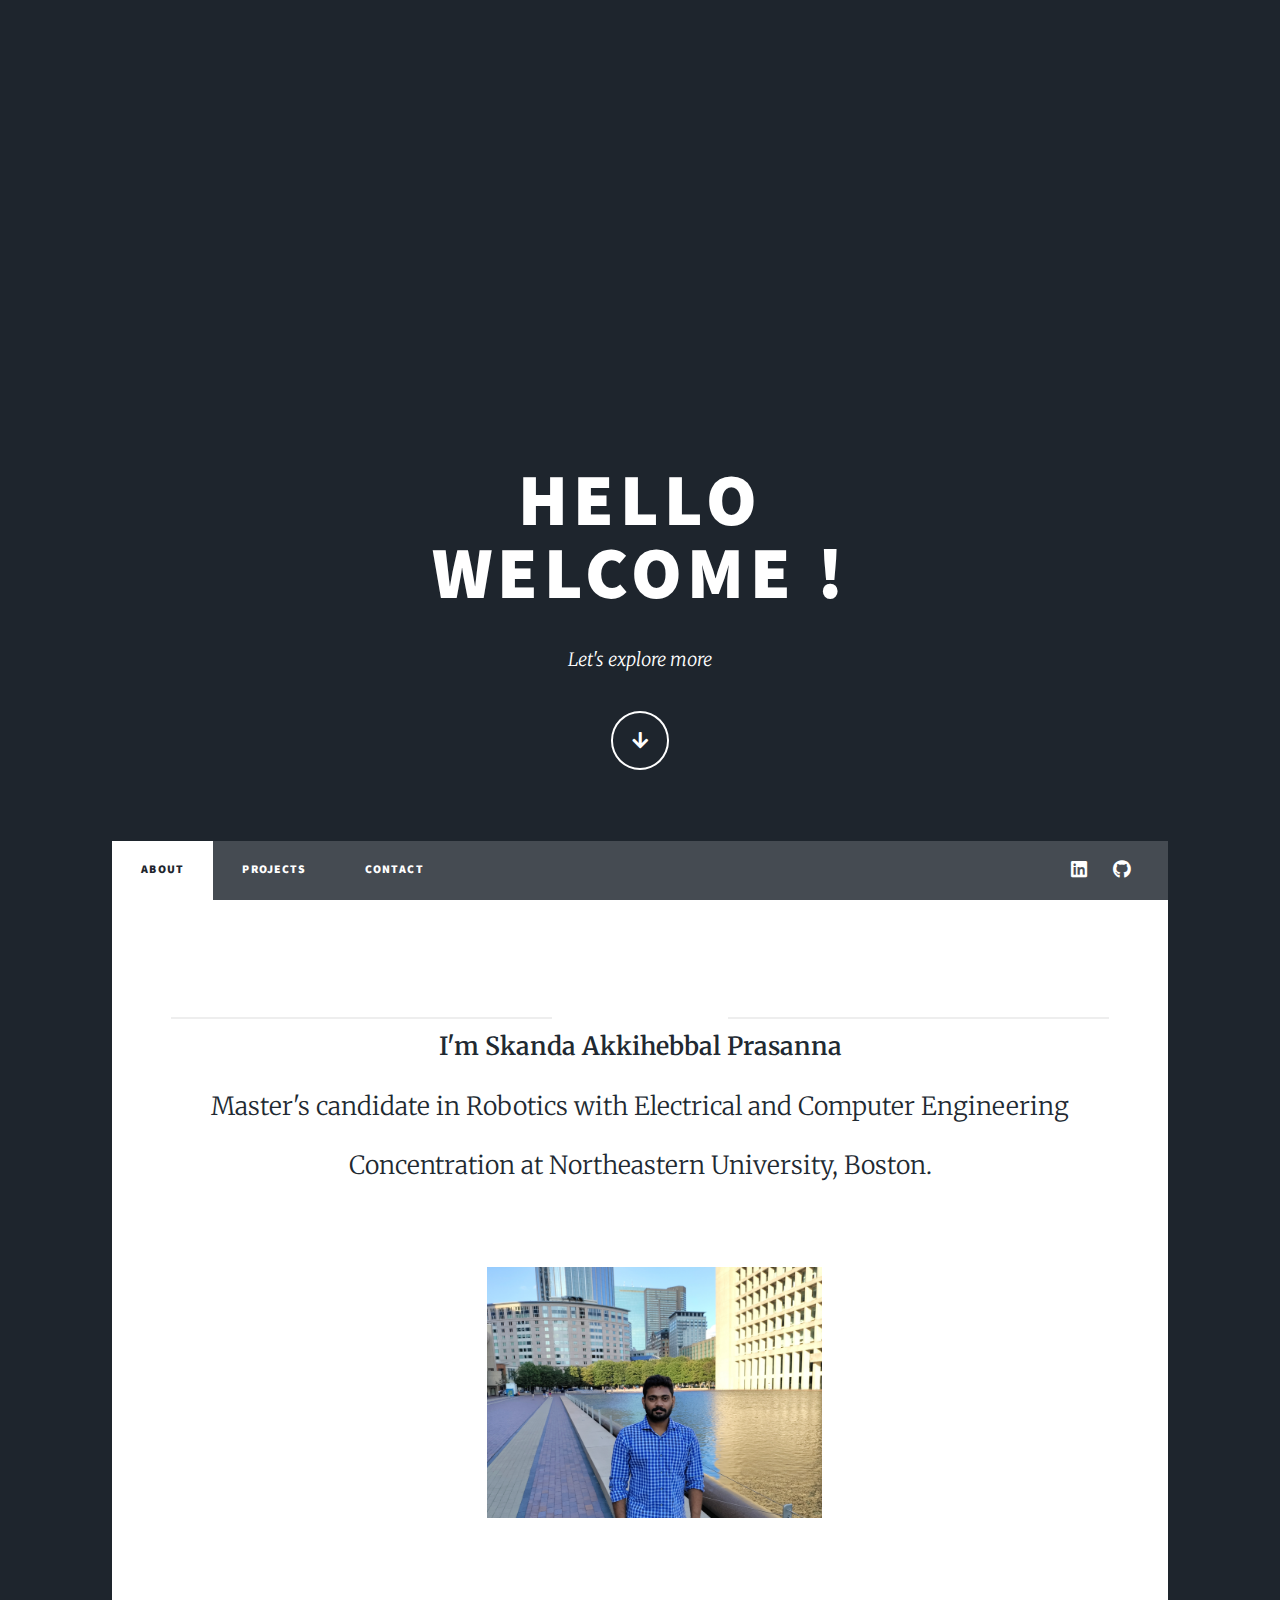
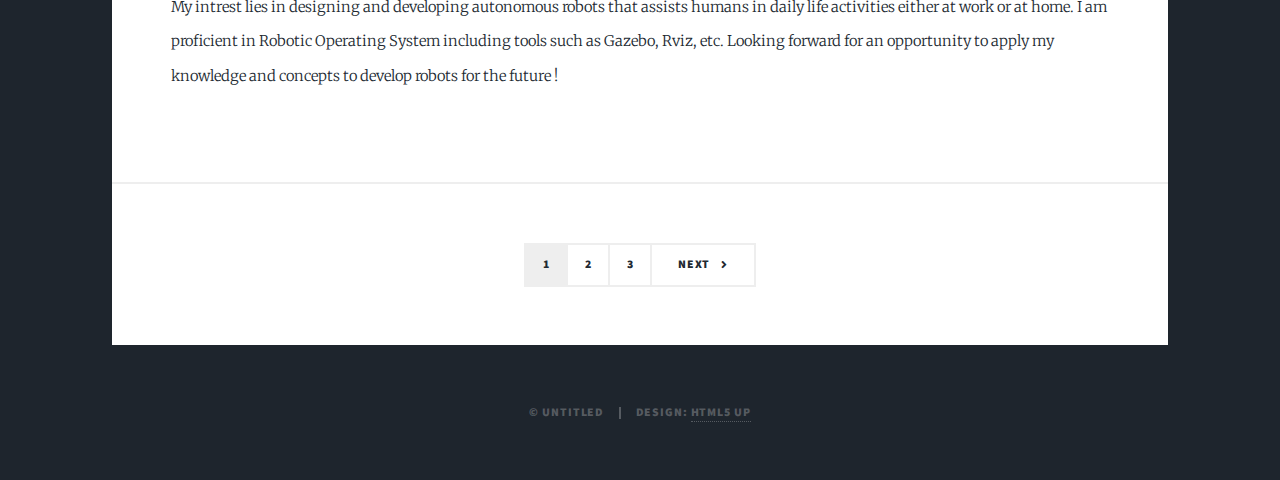
==== index.html @ 4d14d917 "Initial Commit" ====
<!DOCTYPE HTML>
<!--
	Massively by HTML5 UP
	html5up.net | @ajlkn
	Free for personal and commercial use under the CCA 3.0 license (html5up.net/license)
-->
<html>
	<head>
		<title>Skanda's Portfolio</title>
		<meta charset="utf-8" />
		<meta name="viewport" content="width=device-width, initial-scale=1, user-scalable=no" />
		<link rel="stylesheet" href="assets/css/main.css" />
		<noscript><link rel="stylesheet" href="assets/css/noscript.css" /></noscript>
	</head>
	<body class="is-preload">

		<!-- Wrapper -->
			<div id="wrappers" class="fade-in">

				<!-- Intro -->
					<div id="intro">
						<h1>Hello<br/>Welcome !</h1>
						<p>Let's explore more</p>
						<ul class="actions">
							<li><a href="#nav" class="button icon solid solo fa-arrow-down scrolly">Continue</a></li>
						</ul>
					</div>

				<!-- Header -->
					<header id="header">
						<!--<a href="index.html" class="logo">About Me</a>-->
					</header>

				<!-- Nav -->
					<nav id="nav">
						<ul class="links">
							<li class="active"><a href="index.html">About</a></li>
							<li><a href="projects.html">Projects</a></li>
							<li><a href="contact.html">Contact</a></li>
						</ul>
						<ul class="icons">
							<li><a href="https://www.linkedin.com/in/skandaakkihebbalprasanna/" class="icon brands fa-linkedin"><span class="label">Linkedin</span></a></li>
							<!--<li><a href="#" class="icon brands fa-facebook-f"><span class="label">Facebook</span></a></li>-->
							<li><a href="https://github.com/Skanda-sap" class="icon brands fa-github"><span class="label">GitHub</span></a></li>
						</ul>
					</nav>

				<!-- Main -->
				<div id="main">

					<!-- Post -->
						<section class="post">
							<header class="major">
								<span class="date"></span>
								<p1><b>I'm Skanda Akkihebbal Prasanna</b><br>Master's candidate in Robotics with Electrical and Computer Engineering Concentration at Northeastern University, Boston.</p1>
								<h1><span class="image center"><img src="images/skanda.jpg" alt="" /></span></h1>
							</header>
							<p5>My intrest lies in designing and developing autonomous robots that assists humans in daily life activities either at work or at home. I am proficient in Robotic Operating System including tools such as Gazebo, Rviz, etc. Looking forward for an opportunity to apply my knowledge and concepts to develop robots for the future ! </h5>
							<p></p>	

						</section>

						<!-- Footer -->
						<footer>
							<div class="pagination">
								<!--<a href="#" class="previous">Prev</a>-->
								<a href="" class="page active">1</a>
								<a href="projects.html" class="page">2</a>
								<a href="contact.html" class="page">3</a>
								<a href="projects.html" class="next">Next</a>
							</div>
						</footer>


				</div>

					<!-- Copyright -->
					<div id="copyright">
						<ul><li>&copy; Untitled</li><li>Design: <a href="https://html5up.net">HTML5 UP</a></li></ul>
					</div>

			</div>

		<!-- Scripts -->
			<script src="assets/js/jquery.min.js"></script>
			<script src="assets/js/jquery.scrollex.min.js"></script>
			<script src="assets/js/jquery.scrolly.min.js"></script>
			<script src="assets/js/browser.min.js"></script>
			<script src="assets/js/breakpoints.min.js"></script>
			<script src="assets/js/util.js"></script>
			<script src="assets/js/main.js"></script>

	</body>
</html>
---- assets/css/main.css ----
@import url(fontawesome-all.min.css);
@import url("https://fonts.googleapis.com/css?family=Merriweather:300,700,300italic,700italic|Source+Sans+Pro:900");

/*
	Massively by HTML5 UP
	html5up.net | @ajlkn
	Free for personal and commercial use under the CCA 3.0 license (html5up.net/license)
*/

html, body, div, span, applet, object,
iframe, h1, h2, h3, h4, h5, h6, p, blockquote,
pre, a, abbr, acronym, address, big, cite,
code, del, dfn, em, img, ins, kbd, q, s, samp,
small, strike, strong, sub, sup, tt, var, b,
u, i, center, dl, dt, dd, ol, ul, li, fieldset,
form, label, legend, table, caption, tbody,
tfoot, thead, tr, th, td, article, aside,
canvas, details, embed, figure, figcaption,
footer, header, hgroup, menu, nav, output, ruby,
section, summary, time, mark, audio, video {
	margin: 0;
	padding: 0;
	border: 0;
	font-size: 100%;
	font: inherit;
	vertical-align: baseline;}

article, aside, details, figcaption, figure,
footer, header, hgroup, menu, nav, section {
	display: block;}

body {
	line-height: 1;
}

ol, ul {
	list-style: none;
}

blockquote, q {
	quotes: none;
}

	blockquote:before, blockquote:after, q:before, q:after {
		content: '';
		content: none;
	}

table {
	border-collapse: collapse;
	border-spacing: 0;
}

body {
	-webkit-text-size-adjust: none;
}

mark {
	background-color: transparent;
	color: inherit;
}

input::-moz-focus-inner {
	border: 0;
	padding: 0;
}

input, select, textarea {
	-moz-appearance: none;
	-webkit-appearance: none;
	-ms-appearance: none;
	appearance: none;
}

/* Basic */

	@-ms-viewport {
		width: device-width;
	}

	body {
		-ms-overflow-style: scrollbar;
	}

	@media screen and (max-width: 480px) {

		html, body {
			min-width: 320px;
		}

	}

	html {
		box-sizing: border-box;
	}

	*, *:before, *:after {
		box-sizing: inherit;
	}

	body {
		background-color: #1e252d;
	}

		body.is-preload *, body.is-preload *:before, body.is-preload *:after {
			-moz-animation: none !important;
			-webkit-animation: none !important;
			-ms-animation: none !important;
			animation: none !important;
			-moz-transition: none !important;
			-webkit-transition: none !important;
			-ms-transition: none !important;
			transition: none !important;
		}

/* Type */

	html {
		font-size: 16pt;
	}

		@media screen and (max-width: 1680px) {

			html {
				font-size: 12pt;
			}

		}

		@media screen and (max-width: 1280px) {

			html {
				font-size: 11pt;
			}

		}

		@media screen and (max-width: 360px) {

			html {
				font-size: 10pt;
			}

		}

	body {
		color: #212931;
	}

	body, input, select, textarea {
		font-family: "Merriweather", Georgia, serif;
		font-weight: 300;
		font-size: 1rem;
		line-height: 2.375;
	}

	a {
		-moz-transition: color 0.2s ease-in-out, background-color 0.2s ease-in-out, border-color 0.2s ease-in-out, box-shadow 0.2s ease-in-out;
		-webkit-transition: color 0.2s ease-in-out, background-color 0.2s ease-in-out, border-color 0.2s ease-in-out, box-shadow 0.2s ease-in-out;
		-ms-transition: color 0.2s ease-in-out, background-color 0.2s ease-in-out, border-color 0.2s ease-in-out, box-shadow 0.2s ease-in-out;
		transition: color 0.2s ease-in-out, background-color 0.2s ease-in-out, border-color 0.2s ease-in-out, box-shadow 0.2s ease-in-out;
		border-bottom: dotted 1px;
		text-decoration: none;
	}

		a:hover {
			border-bottom-color: transparent;
		}

	strong, b {
		font-weight: 600;
	}

	em, i {
		font-style: italic;
	}

	p {
		text-align: justify;
		margin: 0 0 2rem 0;
	}
	p1 {
		text-align: justify;
		margin: 0 0 2rem 0;
		font-size: 25px;
	}


	h1, h2, h3, h4, h5, h6 {
		font-family: "Source Sans Pro", Helvetica, sans-serif;
		font-weight: 900;
		line-height: 1.5;
		letter-spacing: 0.075em;
		text-transform: uppercase;
		margin: 0 0 1rem 0;
	}

		h1 a, h2 a, h3 a, h4 a, h5 a, h6 a {
			border-bottom: 0;
			color: inherit;
			text-decoration: none;
		}

	h1 {
		font-size: 4rem;
		line-height: 1.1;
		margin: 0 0 2rem 0;
	}

	h2 {
		font-size: 1.75rem;
		line-height: 1.3;
		margin: 0 0 1.5rem 0;
	}

	h3 {
		font-size: 1.25rem;
		margin: 0 0 1.5rem 0;
	}

	h4 {
		font-size: 1rem;
	}

	h5 {
		font-size: 0.9rem;
	}

	h6 {
		font-size: 0.8rem;
	}

	sub {
		font-size: 0.8rem;
		position: relative;
		top: 0.5rem;
	}

	sup {
		font-size: 0.8rem;
		position: relative;
		top: -0.5rem;
	}

	blockquote {
		border-left: solid 4px;
		font-style: italic;
		margin: 0 0 2rem 0;
		padding: 0.5rem 0 0.5rem 2rem;
	}

	code {
		border: solid 2px;
		font-family: "Courier New", monospace;
		font-size: 0.9rem;
		margin: 0 0.25rem;
		padding: 0.25rem 0.65rem;
	}

	pre {
		-webkit-overflow-scrolling: touch;
		font-family: "Courier New", monospace;
		font-size: 0.9rem;
		margin: 0 0 2rem 0;
	}

		pre code {
			display: block;
			line-height: 1.75;
			padding: 1rem 1.5rem;
			overflow-x: auto;
		}

	hr {
		border: 0;
		border-bottom: solid 2px;
		margin: 3rem 0;
	}

		hr.major {
			margin: 5rem 0;
		}

	.align-left {
		text-align: left;
	}

	.align-center {
		text-align: center;
	}

	.align-right {
		text-align: right;
	}

	input, select, textarea {
		color: #212931;
	}

	a {
		color: #212931;
		border-bottom-color: rgba(33, 41, 49, 0.5);
	}

		a:hover {
			border-bottom-color: transparent;
			color: #18bfef !important;
		}

	strong, b {
		color: #212931;
	}

	h1, h2, h3, h4, h5, h6 {
		color: #212931;
	}

	blockquote {
		border-left-color: #eeeeee;
	}

	code {
		background: rgba(220, 220, 220, 0.25);
		border-color: #eeeeee;
	}

	hr {
		border-bottom-color: #eeeeee;
	}

/* Row */

	.row {
		display: flex;
		flex-wrap: wrap;
		box-sizing: border-box;
		align-items: stretch;
	}

		.row > * {
			box-sizing: border-box;
		}

		.row.gtr-uniform > * > :last-child {
			margin-bottom: 0;
		}

		.row.aln-left {
			justify-content: flex-start;
		}

		.row.aln-center {
			justify-content: center;
		}

		.row.aln-right {
			justify-content: flex-end;
		}

		.row.aln-top {
			align-items: flex-start;
		}

		.row.aln-middle {
			align-items: center;
		}

		.row.aln-bottom {
			align-items: flex-end;
		}

		.row > .imp {
			order: -1;
		}

		.row > .col-1 {
			width: 8.33333%;
		}

		.row > .off-1 {
			margin-left: 8.33333%;
		}

		.row > .col-2 {
			width: 16.66667%;
		}

		.row > .off-2 {
			margin-left: 16.66667%;
		}

		.row > .col-3 {
			width: 25%;
		}

		.row > .off-3 {
			margin-left: 25%;
		}

		.row > .col-4 {
			width: 33.33333%;
		}

		.row > .off-4 {
			margin-left: 33.33333%;
		}

		.row > .col-5 {
			width: 41.66667%;
		}

		.row > .off-5 {
			margin-left: 41.66667%;
		}

		.row > .col-6 {
			width: 50%;
		}

		.row > .off-6 {
			margin-left: 50%;
		}

		.row > .col-7 {
			width: 58.33333%;
		}

		.row > .off-7 {
			margin-left: 58.33333%;
		}

		.row > .col-8 {
			width: 66.66667%;
		}

		.row > .off-8 {
			margin-left: 66.66667%;
		}

		.row > .col-9 {
			width: 75%;
		}

		.row > .off-9 {
			margin-left: 75%;
		}

		.row > .col-10 {
			width: 83.33333%;
		}

		.row > .off-10 {
			margin-left: 83.33333%;
		}

		.row > .col-11 {
			width: 91.66667%;
		}

		.row > .off-11 {
			margin-left: 91.66667%;
		}

		.row > .col-12 {
			width: 100%;
		}

		.row > .off-12 {
			margin-left: 100%;
		}

		.row.gtr-0 {
			margin-top: 0;
			margin-left: 0rem;
		}

			.row.gtr-0 > * {
				padding: 0 0 0 0rem;
			}

			.row.gtr-0.gtr-uniform {
				margin-top: 0rem;
			}

				.row.gtr-0.gtr-uniform > * {
					padding-top: 0rem;
				}

		.row.gtr-25 {
			margin-top: 0;
			margin-left: -0.375rem;
		}

			.row.gtr-25 > * {
				padding: 0 0 0 0.375rem;
			}

			.row.gtr-25.gtr-uniform {
				margin-top: -0.375rem;
			}

				.row.gtr-25.gtr-uniform > * {
					padding-top: 0.375rem;
				}

		.row.gtr-50 {
			margin-top: 0;
			margin-left: -0.75rem;
		}

			.row.gtr-50 > * {
				padding: 0 0 0 0.75rem;
			}

			.row.gtr-50.gtr-uniform {
				margin-top: -0.75rem;
			}

				.row.gtr-50.gtr-uniform > * {
					padding-top: 0.75rem;
				}

		.row {
			margin-top: 0;
			margin-left: -1.5rem;
		}

			.row > * {
				padding: 0 0 0 1.5rem;
			}

			.row.gtr-uniform {
				margin-top: -1.5rem;
			}

				.row.gtr-uniform > * {
					padding-top: 1.5rem;
				}

		.row.gtr-150 {
			margin-top: 0;
			margin-left: -2.25rem;
		}

			.row.gtr-150 > * {
				padding: 0 0 0 2.25rem;
			}

			.row.gtr-150.gtr-uniform {
				margin-top: -2.25rem;
			}

				.row.gtr-150.gtr-uniform > * {
					padding-top: 2.25rem;
				}

		.row.gtr-200 {
			margin-top: 0;
			margin-left: -3rem;
		}

			.row.gtr-200 > * {
				padding: 0 0 0 3rem;
			}

			.row.gtr-200.gtr-uniform {
				margin-top: -3rem;
			}

				.row.gtr-200.gtr-uniform > * {
					padding-top: 3rem;
				}

		@media screen and (max-width: 1680px) {

			.row {
				display: flex;
				flex-wrap: wrap;
				box-sizing: border-box;
				align-items: stretch;
			}

				.row > * {
					box-sizing: border-box;
				}

				.row.gtr-uniform > * > :last-child {
					margin-bottom: 0;
				}

				.row.aln-left {
					justify-content: flex-start;
				}

				.row.aln-center {
					justify-content: center;
				}

				.row.aln-right {
					justify-content: flex-end;
				}

				.row.aln-top {
					align-items: flex-start;
				}

				.row.aln-middle {
					align-items: center;
				}

				.row.aln-bottom {
					align-items: flex-end;
				}

				.row > .imp-xlarge {
					order: -1;
				}

				.row > .col-1-xlarge {
					width: 8.33333%;
				}

				.row > .off-1-xlarge {
					margin-left: 8.33333%;
				}

				.row > .col-2-xlarge {
					width: 16.66667%;
				}

				.row > .off-2-xlarge {
					margin-left: 16.66667%;
				}

				.row > .col-3-xlarge {
					width: 25%;
				}

				.row > .off-3-xlarge {
					margin-left: 25%;
				}

				.row > .col-4-xlarge {
					width: 33.33333%;
				}

				.row > .off-4-xlarge {
					margin-left: 33.33333%;
				}

				.row > .col-5-xlarge {
					width: 41.66667%;
				}

				.row > .off-5-xlarge {
					margin-left: 41.66667%;
				}

				.row > .col-6-xlarge {
					width: 50%;
				}

				.row > .off-6-xlarge {
					margin-left: 50%;
				}

				.row > .col-7-xlarge {
					width: 58.33333%;
				}

				.row > .off-7-xlarge {
					margin-left: 58.33333%;
				}

				.row > .col-8-xlarge {
					width: 66.66667%;
				}

				.row > .off-8-xlarge {
					margin-left: 66.66667%;
				}

				.row > .col-9-xlarge {
					width: 75%;
				}

				.row > .off-9-xlarge {
					margin-left: 75%;
				}

				.row > .col-10-xlarge {
					width: 83.33333%;
				}

				.row > .off-10-xlarge {
					margin-left: 83.33333%;
				}

				.row > .col-11-xlarge {
					width: 91.66667%;
				}

				.row > .off-11-xlarge {
					margin-left: 91.66667%;
				}

				.row > .col-12-xlarge {
					width: 100%;
				}

				.row > .off-12-xlarge {
					margin-left: 100%;
				}

				.row.gtr-0 {
					margin-top: 0;
					margin-left: 0rem;
				}

					.row.gtr-0 > * {
						padding: 0 0 0 0rem;
					}

					.row.gtr-0.gtr-uniform {
						margin-top: 0rem;
					}

						.row.gtr-0.gtr-uniform > * {
							padding-top: 0rem;
						}

				.row.gtr-25 {
					margin-top: 0;
					margin-left: -0.375rem;
				}

					.row.gtr-25 > * {
						padding: 0 0 0 0.375rem;
					}

					.row.gtr-25.gtr-uniform {
						margin-top: -0.375rem;
					}

						.row.gtr-25.gtr-uniform > * {
							padding-top: 0.375rem;
						}

				.row.gtr-50 {
					margin-top: 0;
					margin-left: -0.75rem;
				}

					.row.gtr-50 > * {
						padding: 0 0 0 0.75rem;
					}

					.row.gtr-50.gtr-uniform {
						margin-top: -0.75rem;
					}

						.row.gtr-50.gtr-uniform > * {
							padding-top: 0.75rem;
						}

				.row {
					margin-top: 0;
					margin-left: -1.5rem;
				}

					.row > * {
						padding: 0 0 0 1.5rem;
					}

					.row.gtr-uniform {
						margin-top: -1.5rem;
					}

						.row.gtr-uniform > * {
							padding-top: 1.5rem;
						}

				.row.gtr-150 {
					margin-top: 0;
					margin-left: -2.25rem;
				}

					.row.gtr-150 > * {
						padding: 0 0 0 2.25rem;
					}

					.row.gtr-150.gtr-uniform {
						margin-top: -2.25rem;
					}

						.row.gtr-150.gtr-uniform > * {
							padding-top: 2.25rem;
						}

				.row.gtr-200 {
					margin-top: 0;
					margin-left: -3rem;
				}

					.row.gtr-200 > * {
						padding: 0 0 0 3rem;
					}

					.row.gtr-200.gtr-uniform {
						margin-top: -3rem;
					}

						.row.gtr-200.gtr-uniform > * {
							padding-top: 3rem;
						}

		}

		@media screen and (max-width: 1280px) {

			.row {
				display: flex;
				flex-wrap: wrap;
				box-sizing: border-box;
				align-items: stretch;
			}

				.row > * {
					box-sizing: border-box;
				}

				.row.gtr-uniform > * > :last-child {
					margin-bottom: 0;
				}

				.row.aln-left {
					justify-content: flex-start;
				}

				.row.aln-center {
					justify-content: center;
				}

				.row.aln-right {
					justify-content: flex-end;
				}

				.row.aln-top {
					align-items: flex-start;
				}

				.row.aln-middle {
					align-items: center;
				}

				.row.aln-bottom {
					align-items: flex-end;
				}

				.row > .imp-large {
					order: -1;
				}

				.row > .col-1-large {
					width: 8.33333%;
				}

				.row > .off-1-large {
					margin-left: 8.33333%;
				}

				.row > .col-2-large {
					width: 16.66667%;
				}

				.row > .off-2-large {
					margin-left: 16.66667%;
				}

				.row > .col-3-large {
					width: 25%;
				}

				.row > .off-3-large {
					margin-left: 25%;
				}

				.row > .col-4-large {
					width: 33.33333%;
				}

				.row > .off-4-large {
					margin-left: 33.33333%;
				}

				.row > .col-5-large {
					width: 41.66667%;
				}

				.row > .off-5-large {
					margin-left: 41.66667%;
				}

				.row > .col-6-large {
					width: 50%;
				}

				.row > .off-6-large {
					margin-left: 50%;
				}

				.row > .col-7-large {
					width: 58.33333%;
				}

				.row > .off-7-large {
					margin-left: 58.33333%;
				}

				.row > .col-8-large {
					width: 66.66667%;
				}

				.row > .off-8-large {
					margin-left: 66.66667%;
				}

				.row > .col-9-large {
					width: 75%;
				}

				.row > .off-9-large {
					margin-left: 75%;
				}

				.row > .col-10-large {
					width: 83.33333%;
				}

				.row > .off-10-large {
					margin-left: 83.33333%;
				}

				.row > .col-11-large {
					width: 91.66667%;
				}

				.row > .off-11-large {
					margin-left: 91.66667%;
				}

				.row > .col-12-large {
					width: 100%;
				}

				.row > .off-12-large {
					margin-left: 100%;
				}

				.row.gtr-0 {
					margin-top: 0;
					margin-left: 0rem;
				}

					.row.gtr-0 > * {
						padding: 0 0 0 0rem;
					}

					.row.gtr-0.gtr-uniform {
						margin-top: 0rem;
					}

						.row.gtr-0.gtr-uniform > * {
							padding-top: 0rem;
						}

				.row.gtr-25 {
					margin-top: 0;
					margin-left: -0.375rem;
				}

					.row.gtr-25 > * {
						padding: 0 0 0 0.375rem;
					}

					.row.gtr-25.gtr-uniform {
						margin-top: -0.375rem;
					}

						.row.gtr-25.gtr-uniform > * {
							padding-top: 0.375rem;
						}

				.row.gtr-50 {
					margin-top: 0;
					margin-left: -0.75rem;
				}

					.row.gtr-50 > * {
						padding: 0 0 0 0.75rem;
					}

					.row.gtr-50.gtr-uniform {
						margin-top: -0.75rem;
					}

						.row.gtr-50.gtr-uniform > * {
							padding-top: 0.75rem;
						}

				.row {
					margin-top: 0;
					margin-left: -1.5rem;
				}

					.row > * {
						padding: 0 0 0 1.5rem;
					}

					.row.gtr-uniform {
						margin-top: -1.5rem;
					}

						.row.gtr-uniform > * {
							padding-top: 1.5rem;
						}

				.row.gtr-150 {
					margin-top: 0;
					margin-left: -2.25rem;
				}

					.row.gtr-150 > * {
						padding: 0 0 0 2.25rem;
					}

					.row.gtr-150.gtr-uniform {
						margin-top: -2.25rem;
					}

						.row.gtr-150.gtr-uniform > * {
							padding-top: 2.25rem;
						}

				.row.gtr-200 {
					margin-top: 0;
					margin-left: -3rem;
				}

					.row.gtr-200 > * {
						padding: 0 0 0 3rem;
					}

					.row.gtr-200.gtr-uniform {
						margin-top: -3rem;
					}

						.row.gtr-200.gtr-uniform > * {
							padding-top: 3rem;
						}

		}

		@media screen and (max-width: 980px) {

			.row {
				display: flex;
				flex-wrap: wrap;
				box-sizing: border-box;
				align-items: stretch;
			}

				.row > * {
					box-sizing: border-box;
				}

				.row.gtr-uniform > * > :last-child {
					margin-bottom: 0;
				}

				.row.aln-left {
					justify-content: flex-start;
				}

				.row.aln-center {
					justify-content: center;
				}

				.row.aln-right {
					justify-content: flex-end;
				}

				.row.aln-top {
					align-items: flex-start;
				}

				.row.aln-middle {
					align-items: center;
				}

				.row.aln-bottom {
					align-items: flex-end;
				}

				.row > .imp-medium {
					order: -1;
				}

				.row > .col-1-medium {
					width: 8.33333%;
				}

				.row > .off-1-medium {
					margin-left: 8.33333%;
				}

				.row > .col-2-medium {
					width: 16.66667%;
				}

				.row > .off-2-medium {
					margin-left: 16.66667%;
				}

				.row > .col-3-medium {
					width: 25%;
				}

				.row > .off-3-medium {
					margin-left: 25%;
				}

				.row > .col-4-medium {
					width: 33.33333%;
				}

				.row > .off-4-medium {
					margin-left: 33.33333%;
				}

				.row > .col-5-medium {
					width: 41.66667%;
				}

				.row > .off-5-medium {
					margin-left: 41.66667%;
				}

				.row > .col-6-medium {
					width: 50%;
				}

				.row > .off-6-medium {
					margin-left: 50%;
				}

				.row > .col-7-medium {
					width: 58.33333%;
				}

				.row > .off-7-medium {
					margin-left: 58.33333%;
				}

				.row > .col-8-medium {
					width: 66.66667%;
				}

				.row > .off-8-medium {
					margin-left: 66.66667%;
				}

				.row > .col-9-medium {
					width: 75%;
				}

				.row > .off-9-medium {
					margin-left: 75%;
				}

				.row > .col-10-medium {
					width: 83.33333%;
				}

				.row > .off-10-medium {
					margin-left: 83.33333%;
				}

				.row > .col-11-medium {
					width: 91.66667%;
				}

				.row > .off-11-medium {
					margin-left: 91.66667%;
				}

				.row > .col-12-medium {
					width: 100%;
				}

				.row > .off-12-medium {
					margin-left: 100%;
				}

				.row.gtr-0 {
					margin-top: 0;
					margin-left: 0rem;
				}

					.row.gtr-0 > * {
						padding: 0 0 0 0rem;
					}

					.row.gtr-0.gtr-uniform {
						margin-top: 0rem;
					}

						.row.gtr-0.gtr-uniform > * {
							padding-top: 0rem;
						}

				.row.gtr-25 {
					margin-top: 0;
					margin-left: -0.375rem;
				}

					.row.gtr-25 > * {
						padding: 0 0 0 0.375rem;
					}

					.row.gtr-25.gtr-uniform {
						margin-top: -0.375rem;
					}

						.row.gtr-25.gtr-uniform > * {
							padding-top: 0.375rem;
						}

				.row.gtr-50 {
					margin-top: 0;
					margin-left: -0.75rem;
				}

					.row.gtr-50 > * {
						padding: 0 0 0 0.75rem;
					}

					.row.gtr-50.gtr-uniform {
						margin-top: -0.75rem;
					}

						.row.gtr-50.gtr-uniform > * {
							padding-top: 0.75rem;
						}

				.row {
					margin-top: 0;
					margin-left: -1.5rem;
				}

					.row > * {
						padding: 0 0 0 1.5rem;
					}

					.row.gtr-uniform {
						margin-top: -1.5rem;
					}

						.row.gtr-uniform > * {
							padding-top: 1.5rem;
						}

				.row.gtr-150 {
					margin-top: 0;
					margin-left: -2.25rem;
				}

					.row.gtr-150 > * {
						padding: 0 0 0 2.25rem;
					}

					.row.gtr-150.gtr-uniform {
						margin-top: -2.25rem;
					}

						.row.gtr-150.gtr-uniform > * {
							padding-top: 2.25rem;
						}

				.row.gtr-200 {
					margin-top: 0;
					margin-left: -3rem;
				}

					.row.gtr-200 > * {
						padding: 0 0 0 3rem;
					}

					.row.gtr-200.gtr-uniform {
						margin-top: -3rem;
					}

						.row.gtr-200.gtr-uniform > * {
							padding-top: 3rem;
						}

		}

		@media screen and (max-width: 736px) {

			.row {
				display: flex;
				flex-wrap: wrap;
				box-sizing: border-box;
				align-items: stretch;
			}

				.row > * {
					box-sizing: border-box;
				}

				.row.gtr-uniform > * > :last-child {
					margin-bottom: 0;
				}

				.row.aln-left {
					justify-content: flex-start;
				}

				.row.aln-center {
					justify-content: center;
				}

				.row.aln-right {
					justify-content: flex-end;
				}

				.row.aln-top {
					align-items: flex-start;
				}

				.row.aln-middle {
					align-items: center;
				}

				.row.aln-bottom {
					align-items: flex-end;
				}

				.row > .imp-small {
					order: -1;
				}

				.row > .col-1-small {
					width: 8.33333%;
				}

				.row > .off-1-small {
					margin-left: 8.33333%;
				}

				.row > .col-2-small {
					width: 16.66667%;
				}

				.row > .off-2-small {
					margin-left: 16.66667%;
				}

				.row > .col-3-small {
					width: 25%;
				}

				.row > .off-3-small {
					margin-left: 25%;
				}

				.row > .col-4-small {
					width: 33.33333%;
				}

				.row > .off-4-small {
					margin-left: 33.33333%;
				}

				.row > .col-5-small {
					width: 41.66667%;
				}

				.row > .off-5-small {
					margin-left: 41.66667%;
				}

				.row > .col-6-small {
					width: 50%;
				}

				.row > .off-6-small {
					margin-left: 50%;
				}

				.row > .col-7-small {
					width: 58.33333%;
				}

				.row > .off-7-small {
					margin-left: 58.33333%;
				}

				.row > .col-8-small {
					width: 66.66667%;
				}

				.row > .off-8-small {
					margin-left: 66.66667%;
				}

				.row > .col-9-small {
					width: 75%;
				}

				.row > .off-9-small {
					margin-left: 75%;
				}

				.row > .col-10-small {
					width: 83.33333%;
				}

				.row > .off-10-small {
					margin-left: 83.33333%;
				}

				.row > .col-11-small {
					width: 91.66667%;
				}

				.row > .off-11-small {
					margin-left: 91.66667%;
				}

				.row > .col-12-small {
					width: 100%;
				}

				.row > .off-12-small {
					margin-left: 100%;
				}

				.row.gtr-0 {
					margin-top: 0;
					margin-left: 0rem;
				}

					.row.gtr-0 > * {
						padding: 0 0 0 0rem;
					}

					.row.gtr-0.gtr-uniform {
						margin-top: 0rem;
					}

						.row.gtr-0.gtr-uniform > * {
							padding-top: 0rem;
						}

				.row.gtr-25 {
					margin-top: 0;
					margin-left: -0.375rem;
				}

					.row.gtr-25 > * {
						padding: 0 0 0 0.375rem;
					}

					.row.gtr-25.gtr-uniform {
						margin-top: -0.375rem;
					}

						.row.gtr-25.gtr-uniform > * {
							padding-top: 0.375rem;
						}

				.row.gtr-50 {
					margin-top: 0;
					margin-left: -0.75rem;
				}

					.row.gtr-50 > * {
						padding: 0 0 0 0.75rem;
					}

					.row.gtr-50.gtr-uniform {
						margin-top: -0.75rem;
					}

						.row.gtr-50.gtr-uniform > * {
							padding-top: 0.75rem;
						}

				.row {
					margin-top: 0;
					margin-left: -1.5rem;
				}

					.row > * {
						padding: 0 0 0 1.5rem;
					}

					.row.gtr-uniform {
						margin-top: -1.5rem;
					}

						.row.gtr-uniform > * {
							padding-top: 1.5rem;
						}

				.row.gtr-150 {
					margin-top: 0;
					margin-left: -2.25rem;
				}

					.row.gtr-150 > * {
						padding: 0 0 0 2.25rem;
					}

					.row.gtr-150.gtr-uniform {
						margin-top: -2.25rem;
					}

						.row.gtr-150.gtr-uniform > * {
							padding-top: 2.25rem;
						}

				.row.gtr-200 {
					margin-top: 0;
					margin-left: -3rem;
				}

					.row.gtr-200 > * {
						padding: 0 0 0 3rem;
					}

					.row.gtr-200.gtr-uniform {
						margin-top: -3rem;
					}

						.row.gtr-200.gtr-uniform > * {
							padding-top: 3rem;
						}

		}

		@media screen and (max-width: 480px) {

			.row {
				display: flex;
				flex-wrap: wrap;
				box-sizing: border-box;
				align-items: stretch;
			}

				.row > * {
					box-sizing: border-box;
				}

				.row.gtr-uniform > * > :last-child {
					margin-bottom: 0;
				}

				.row.aln-left {
					justify-content: flex-start;
				}

				.row.aln-center {
					justify-content: center;
				}

				.row.aln-right {
					justify-content: flex-end;
				}

				.row.aln-top {
					align-items: flex-start;
				}

				.row.aln-middle {
					align-items: center;
				}

				.row.aln-bottom {
					align-items: flex-end;
				}

				.row > .imp-xsmall {
					order: -1;
				}

				.row > .col-1-xsmall {
					width: 8.33333%;
				}

				.row > .off-1-xsmall {
					margin-left: 8.33333%;
				}

				.row > .col-2-xsmall {
					width: 16.66667%;
				}

				.row > .off-2-xsmall {
					margin-left: 16.66667%;
				}

				.row > .col-3-xsmall {
					width: 25%;
				}

				.row > .off-3-xsmall {
					margin-left: 25%;
				}

				.row > .col-4-xsmall {
					width: 33.33333%;
				}

				.row > .off-4-xsmall {
					margin-left: 33.33333%;
				}

				.row > .col-5-xsmall {
					width: 41.66667%;
				}

				.row > .off-5-xsmall {
					margin-left: 41.66667%;
				}

				.row > .col-6-xsmall {
					width: 50%;
				}

				.row > .off-6-xsmall {
					margin-left: 50%;
				}

				.row > .col-7-xsmall {
					width: 58.33333%;
				}

				.row > .off-7-xsmall {
					margin-left: 58.33333%;
				}

				.row > .col-8-xsmall {
					width: 66.66667%;
				}

				.row > .off-8-xsmall {
					margin-left: 66.66667%;
				}

				.row > .col-9-xsmall {
					width: 75%;
				}

				.row > .off-9-xsmall {
					margin-left: 75%;
				}

				.row > .col-10-xsmall {
					width: 83.33333%;
				}

				.row > .off-10-xsmall {
					margin-left: 83.33333%;
				}

				.row > .col-11-xsmall {
					width: 91.66667%;
				}

				.row > .off-11-xsmall {
					margin-left: 91.66667%;
				}

				.row > .col-12-xsmall {
					width: 100%;
				}

				.row > .off-12-xsmall {
					margin-left: 100%;
				}

				.row.gtr-0 {
					margin-top: 0;
					margin-left: 0rem;
				}

					.row.gtr-0 > * {
						padding: 0 0 0 0rem;
					}

					.row.gtr-0.gtr-uniform {
						margin-top: 0rem;
					}

						.row.gtr-0.gtr-uniform > * {
							padding-top: 0rem;
						}

				.row.gtr-25 {
					margin-top: 0;
					margin-left: -0.375rem;
				}

					.row.gtr-25 > * {
						padding: 0 0 0 0.375rem;
					}

					.row.gtr-25.gtr-uniform {
						margin-top: -0.375rem;
					}

						.row.gtr-25.gtr-uniform > * {
							padding-top: 0.375rem;
						}

				.row.gtr-50 {
					margin-top: 0;
					margin-left: -0.75rem;
				}

					.row.gtr-50 > * {
						padding: 0 0 0 0.75rem;
					}

					.row.gtr-50.gtr-uniform {
						margin-top: -0.75rem;
					}

						.row.gtr-50.gtr-uniform > * {
							padding-top: 0.75rem;
						}

				.row {
					margin-top: 0;
					margin-left: -1.5rem;
				}

					.row > * {
						padding: 0 0 0 1.5rem;
					}

					.row.gtr-uniform {
						margin-top: -1.5rem;
					}

						.row.gtr-uniform > * {
							padding-top: 1.5rem;
						}

				.row.gtr-150 {
					margin-top: 0;
					margin-left: -2.25rem;
				}

					.row.gtr-150 > * {
						padding: 0 0 0 2.25rem;
					}

					.row.gtr-150.gtr-uniform {
						margin-top: -2.25rem;
					}

						.row.gtr-150.gtr-uniform > * {
							padding-top: 2.25rem;
						}

				.row.gtr-200 {
					margin-top: 0;
					margin-left: -3rem;
				}

					.row.gtr-200 > * {
						padding: 0 0 0 3rem;
					}

					.row.gtr-200.gtr-uniform {
						margin-top: -3rem;
					}

						.row.gtr-200.gtr-uniform > * {
							padding-top: 3rem;
						}

		}

		@media screen and (max-width: 360px) {

			.row {
				display: flex;
				flex-wrap: wrap;
				box-sizing: border-box;
				align-items: stretch;
			}

				.row > * {
					box-sizing: border-box;
				}

				.row.gtr-uniform > * > :last-child {
					margin-bottom: 0;
				}

				.row.aln-left {
					justify-content: flex-start;
				}

				.row.aln-center {
					justify-content: center;
				}

				.row.aln-right {
					justify-content: flex-end;
				}

				.row.aln-top {
					align-items: flex-start;
				}

				.row.aln-middle {
					align-items: center;
				}

				.row.aln-bottom {
					align-items: flex-end;
				}

				.row > .imp-xxsmall {
					order: -1;
				}

				.row > .col-1-xxsmall {
					width: 8.33333%;
				}

				.row > .off-1-xxsmall {
					margin-left: 8.33333%;
				}

				.row > .col-2-xxsmall {
					width: 16.66667%;
				}

				.row > .off-2-xxsmall {
					margin-left: 16.66667%;
				}

				.row > .col-3-xxsmall {
					width: 25%;
				}

				.row > .off-3-xxsmall {
					margin-left: 25%;
				}

				.row > .col-4-xxsmall {
					width: 33.33333%;
				}

				.row > .off-4-xxsmall {
					margin-left: 33.33333%;
				}

				.row > .col-5-xxsmall {
					width: 41.66667%;
				}

				.row > .off-5-xxsmall {
					margin-left: 41.66667%;
				}

				.row > .col-6-xxsmall {
					width: 50%;
				}

				.row > .off-6-xxsmall {
					margin-left: 50%;
				}

				.row > .col-7-xxsmall {
					width: 58.33333%;
				}

				.row > .off-7-xxsmall {
					margin-left: 58.33333%;
				}

				.row > .col-8-xxsmall {
					width: 66.66667%;
				}

				.row > .off-8-xxsmall {
					margin-left: 66.66667%;
				}

				.row > .col-9-xxsmall {
					width: 75%;
				}

				.row > .off-9-xxsmall {
					margin-left: 75%;
				}

				.row > .col-10-xxsmall {
					width: 83.33333%;
				}

				.row > .off-10-xxsmall {
					margin-left: 83.33333%;
				}

				.row > .col-11-xxsmall {
					width: 91.66667%;
				}

				.row > .off-11-xxsmall {
					margin-left: 91.66667%;
				}

				.row > .col-12-xxsmall {
					width: 100%;
				}

				.row > .off-12-xxsmall {
					margin-left: 100%;
				}

				.row.gtr-0 {
					margin-top: 0;
					margin-left: 0rem;
				}

					.row.gtr-0 > * {
						padding: 0 0 0 0rem;
					}

					.row.gtr-0.gtr-uniform {
						margin-top: 0rem;
					}

						.row.gtr-0.gtr-uniform > * {
							padding-top: 0rem;
						}

				.row.gtr-25 {
					margin-top: 0;
					margin-left: -0.375rem;
				}

					.row.gtr-25 > * {
						padding: 0 0 0 0.375rem;
					}

					.row.gtr-25.gtr-uniform {
						margin-top: -0.375rem;
					}

						.row.gtr-25.gtr-uniform > * {
							padding-top: 0.375rem;
						}

				.row.gtr-50 {
					margin-top: 0;
					margin-left: -0.75rem;
				}

					.row.gtr-50 > * {
						padding: 0 0 0 0.75rem;
					}

					.row.gtr-50.gtr-uniform {
						margin-top: -0.75rem;
					}

						.row.gtr-50.gtr-uniform > * {
							padding-top: 0.75rem;
						}

				.row {
					margin-top: 0;
					margin-left: -1.5rem;
				}

					.row > * {
						padding: 0 0 0 1.5rem;
					}

					.row.gtr-uniform {
						margin-top: -1.5rem;
					}

						.row.gtr-uniform > * {
							padding-top: 1.5rem;
						}

				.row.gtr-150 {
					margin-top: 0;
					margin-left: -2.25rem;
				}

					.row.gtr-150 > * {
						padding: 0 0 0 2.25rem;
					}

					.row.gtr-150.gtr-uniform {
						margin-top: -2.25rem;
					}

						.row.gtr-150.gtr-uniform > * {
							padding-top: 2.25rem;
						}

				.row.gtr-200 {
					margin-top: 0;
					margin-left: -3rem;
				}

					.row.gtr-200 > * {
						padding: 0 0 0 3rem;
					}

					.row.gtr-200.gtr-uniform {
						margin-top: -3rem;
					}

						.row.gtr-200.gtr-uniform > * {
							padding-top: 3rem;
						}

		}

/* Box */

	.box {
		border: solid 2px;
		margin-bottom: 2rem;
		padding: 1.5rem;
	}

		.box > :last-child,
		.box > :last-child > :last-child,
		.box > :last-child > :last-child > :last-child {
			margin-bottom: 0;
		}

		.box.alt {
			border: 0;
			border-radius: 0;
			padding: 0;
		}

	.box {
		border-color: #eeeeee;
	}

/* Button */

	input[type="submit"],
	input[type="reset"],
	input[type="button"],
	button,
	.button {
		-moz-appearance: none;
		-webkit-appearance: none;
		-ms-appearance: none;
		appearance: none;
		-moz-transition: background-color 0.2s ease-in-out, box-shadow 0.2s ease-in-out, color 0.2s ease-in-out;
		-webkit-transition: background-color 0.2s ease-in-out, box-shadow 0.2s ease-in-out, color 0.2s ease-in-out;
		-ms-transition: background-color 0.2s ease-in-out, box-shadow 0.2s ease-in-out, color 0.2s ease-in-out;
		transition: background-color 0.2s ease-in-out, box-shadow 0.2s ease-in-out, color 0.2s ease-in-out;
		border: 0;
		border-radius: 0;
		cursor: pointer;
		display: inline-block;
		font-family: "Source Sans Pro", Helvetica, sans-serif;
		font-size: 0.8rem;
		font-weight: 900;
		letter-spacing: 0.075em;
		height: 3rem;
		line-height: 3rem;
		padding: 0 2rem;
		text-align: center;
		text-decoration: none;
		text-transform: uppercase;
		white-space: nowrap;
	}

		input[type="submit"].icon:before,
		input[type="reset"].icon:before,
		input[type="button"].icon:before,
		button.icon:before,
		.button.icon:before {
			margin-right: 0.5rem;
		}

		input[type="submit"].icon.solo,
		input[type="reset"].icon.solo,
		input[type="button"].icon.solo,
		button.icon.solo,
		.button.icon.solo {
			position: relative;
			width: 4rem;
			height: 4rem;
			line-height: 4rem;
			border-radius: 4rem;
			text-indent: 4rem;
			overflow: hidden;
			padding: 0;
			white-space: nowrap;
		}

			input[type="submit"].icon.solo:before,
			input[type="reset"].icon.solo:before,
			input[type="button"].icon.solo:before,
			button.icon.solo:before,
			.button.icon.solo:before {
				position: absolute;
				display: block;
				top: 0;
				left: 0;
				width: inherit;
				height: inherit;
				line-height: inherit;
				font-size: 1.25rem;
				margin-right: 0;
				text-align: center;
				text-indent: 0;
			}

		input[type="submit"].fit,
		input[type="reset"].fit,
		input[type="button"].fit,
		button.fit,
		.button.fit {
			width: 100%;
		}

		input[type="submit"].small,
		input[type="reset"].small,
		input[type="button"].small,
		button.small,
		.button.small {
			font-size: 0.7rem;
			height: 2.5rem;
			line-height: 2.5rem;
			padding: 0 1.5rem;
		}

		input[type="submit"].large,
		input[type="reset"].large,
		input[type="button"].large,
		button.large,
		.button.large {
			font-size: 0.9rem;
			height: 3.5rem;
			line-height: 3.5rem;
			padding: 0 2.75rem;
		}

		@media screen and (max-width: 980px) {

			input[type="submit"],
			input[type="reset"],
			input[type="button"],
			button,
			.button {
				font-size: 0.9rem;
				height: 3.25rem;
				line-height: 3.25rem;
			}

				input[type="submit"].large,
				input[type="reset"].large,
				input[type="button"].large,
				button.large,
				.button.large {
					font-size: 1rem;
					height: 3.75rem;
					line-height: 3.75rem;
				}

		}

		input[type="submit"].disabled, input[type="submit"]:disabled,
		input[type="reset"].disabled,
		input[type="reset"]:disabled,
		input[type="button"].disabled,
		input[type="button"]:disabled,
		button.disabled,
		button:disabled,
		.button.disabled,
		.button:disabled {
			pointer-events: none;
			opacity: 0.25;
		}

	input[type="submit"],
	input[type="reset"],
	input[type="button"],
	button,
	.button {
		background-color: transparent;
		box-shadow: inset 0 0 0 2px #212931;
		color: #212931 !important;
	}

		input[type="submit"]:hover,
		input[type="reset"]:hover,
		input[type="button"]:hover,
		button:hover,
		.button:hover {
			box-shadow: inset 0 0 0 2px #18bfef;
			color: #18bfef !important;
		}

		input[type="submit"].primary,
		input[type="reset"].primary,
		input[type="button"].primary,
		button.primary,
		.button.primary {
			background-color: #212931;
			box-shadow: none;
			color: #ffffff !important;
		}

			input[type="submit"].primary:hover,
			input[type="reset"].primary:hover,
			input[type="button"].primary:hover,
			button.primary:hover,
			.button.primary:hover {
				background-color: #18bfef;
			}

/* Form */

	form {
		margin: 0 0 2rem 0;
	}

		form > :last-child {
			margin-bottom: 0;
		}

		form > .fields {
			display: -moz-flex;
			display: -webkit-flex;
			display: -ms-flex;
			display: flex;
			-moz-flex-wrap: wrap;
			-webkit-flex-wrap: wrap;
			-ms-flex-wrap: wrap;
			flex-wrap: wrap;
			width: calc(100% + 3rem);
			margin: -1.5rem 0 2rem -1.5rem;
		}

			form > .fields > .field {
				-moz-flex-grow: 0;
				-webkit-flex-grow: 0;
				-ms-flex-grow: 0;
				flex-grow: 0;
				-moz-flex-shrink: 0;
				-webkit-flex-shrink: 0;
				-ms-flex-shrink: 0;
				flex-shrink: 0;
				padding: 1.5rem 0 0 1.5rem;
				width: calc(100% - 1.5rem);
			}

				form > .fields > .field.half {
					width: calc(50% - 0.75rem);
				}

				form > .fields > .field.third {
					width: calc(100%/3 - 0.5rem);
				}

				form > .fields > .field.quarter {
					width: calc(25% - 0.375rem);
				}

		@media screen and (max-width: 480px) {

			form > .fields {
				width: calc(100% + 3rem);
				margin: -1.5rem 0 2rem -1.5rem;
			}

				form > .fields > .field {
					padding: 1.5rem 0 0 1.5rem;
					width: calc(100% - 1.5rem);
				}

					form > .fields > .field.half {
						width: calc(100% - 1.5rem);
					}

					form > .fields > .field.third {
						width: calc(100% - 1.5rem);
					}

					form > .fields > .field.quarter {
						width: calc(100% - 1.5rem);
					}

		}

	label {
		display: block;
		font-family: "Source Sans Pro", Helvetica, sans-serif;
		font-weight: 900;
		line-height: 1.5;
		letter-spacing: 0.075em;
		font-size: 0.8rem;
		text-transform: uppercase;
		margin: 0 0 0.75rem 0;
	}

		@media screen and (max-width: 980px) {

			label {
				font-size: 0.9rem;
			}

		}

	input[type="text"],
	input[type="password"],
	input[type="email"],
	select,
	textarea {
		-moz-appearance: none;
		-webkit-appearance: none;
		-ms-appearance: none;
		appearance: none;
		background: transparent;
		border-radius: 0;
		border: solid 2px;
		color: inherit;
		display: block;
		outline: 0;
		padding: 0 1rem;
		text-decoration: none;
		width: 100%;
	}

		input[type="text"]:invalid,
		input[type="password"]:invalid,
		input[type="email"]:invalid,
		select:invalid,
		textarea:invalid {
			box-shadow: none;
		}

	select {
		background-size: 1.25rem;
		background-repeat: no-repeat;
		background-position: calc(100% - 1rem) center;
		height: 3rem;
		padding-right: 3rem;
		text-overflow: ellipsis;
	}

		select:focus::-ms-value {
			background-color: transparent;
		}

		select::-ms-expand {
			display: none;
		}

	input[type="text"],
	input[type="password"],
	input[type="email"],
	select {
		height: 3rem;
	}

	textarea {
		padding: 0.75rem 1rem;
	}

	input[type="checkbox"],
	input[type="radio"] {
		-moz-appearance: none;
		-webkit-appearance: none;
		-ms-appearance: none;
		appearance: none;
		display: block;
		float: left;
		margin-right: -2rem;
		opacity: 0;
		width: 1rem;
		z-index: -1;
	}

		input[type="checkbox"] + label,
		input[type="radio"] + label {
			text-decoration: none;
			cursor: pointer;
			display: inline-block;
			font-size: 1rem;
			letter-spacing: 0;
			font-family: "Merriweather", Georgia, serif;
			text-transform: none;
			font-weight: 300;
			padding-left: 2.8rem;
			padding-right: 1rem;
			position: relative;
		}

			input[type="checkbox"] + label:before,
			input[type="radio"] + label:before {
				-moz-osx-font-smoothing: grayscale;
				-webkit-font-smoothing: antialiased;
				display: inline-block;
				font-style: normal;
				font-variant: normal;
				text-rendering: auto;
				line-height: 1;
				text-transform: none !important;
				font-family: 'Font Awesome 5 Free';
				font-weight: 900;
			}

			input[type="checkbox"] + label:before,
			input[type="radio"] + label:before {
				border-radius: 0;
				border: solid 2px;
				content: '';
				display: inline-block;
				font-size: 0.8rem;
				height: 1.8rem;
				left: 0;
				line-height: 1.65rem;
				position: absolute;
				text-align: center;
				top: -0.125rem;
				width: 1.8rem;
			}

		input[type="checkbox"]:checked + label:before,
		input[type="radio"]:checked + label:before {
			content: '\f00c';
		}

	input[type="checkbox"] + label:before {
		border-radius: 0;
	}

	input[type="radio"] + label:before {
		border-radius: 100%;
	}

	::-webkit-input-placeholder {
		opacity: 1.0;
	}

	:-moz-placeholder {
		opacity: 1.0;
	}

	::-moz-placeholder {
		opacity: 1.0;
	}

	:-ms-input-placeholder {
		opacity: 1.0;
	}

	label {
		color: #212931;
	}

	input[type="text"],
	input[type="password"],
	input[type="email"],
	select,
	textarea {
		border-color: #eeeeee;
	}

		input[type="text"]:focus,
		input[type="password"]:focus,
		input[type="email"]:focus,
		select:focus,
		textarea:focus {
			border-color: #18bfef;
		}

	select {
		
		background-image: url("data:image/svg+xml;charset=utf8,%3Csvg xmlns='http://www.w3.org/2000/svg' width='40' height='40' preserveAspectRatio='none' viewBox='0 0 40 40'%3E%3Cpath d='M9.4,12.3l10.4,10.4l10.4-10.4c0.2-0.2,0.5-0.4,0.9-0.4c0.3,0,0.6,0.1,0.9,0.4l3.3,3.3c0.2,0.2,0.4,0.5,0.4,0.9 c0,0.4-0.1,0.6-0.4,0.9L20.7,31.9c-0.2,0.2-0.5,0.4-0.9,0.4c-0.3,0-0.6-0.1-0.9-0.4L4.3,17.3c-0.2-0.2-0.4-0.5-0.4-0.9 c0-0.4,0.1-0.6,0.4-0.9l3.3-3.3c0.2-0.2,0.5-0.4,0.9-0.4S9.1,12.1,9.4,12.3z' fill='%23eeeeee' /%3E%3C/svg%3E");
		
	}

		select option {
			background-color: #ffffff;
			color: #212931;
		}

	.select-wrapper:before {
		color: #eeeeee;
	}

	input[type="checkbox"] + label,
	input[type="radio"] + label {
		color: #212931;
	}

		input[type="checkbox"] + label:before,
		input[type="radio"] + label:before {
			border-color: #eeeeee;
		}

	input[type="checkbox"]:checked + label:before,
	input[type="radio"]:checked + label:before {
		background-color: #212931;
		border-color: #212931;
		color: #ffffff;
	}

	input[type="checkbox"]:focus + label:before,
	input[type="radio"]:focus + label:before {
		border-color: #18bfef;
	}

	::-webkit-input-placeholder {
		color: #909498 !important;
	}

	:-moz-placeholder {
		color: #909498 !important;
	}

	::-moz-placeholder {
		color: #909498 !important;
	}

	:-ms-input-placeholder {
		color: #909498 !important;
	}

	.formerize-placeholder {
		color: #909498 !important;
	}

/* Icon */

	.icon {
		text-decoration: none;
		border-bottom: none;
		position: relative;
	}

		.icon:before {
			-moz-osx-font-smoothing: grayscale;
			-webkit-font-smoothing: antialiased;
			display: inline-block;
			font-style: normal;
			font-variant: normal;
			text-rendering: auto;
			line-height: 1;
			text-transform: none !important;
			font-family: 'Font Awesome 5 Free';
			font-weight: 400;
		}

		.icon > .label {
			display: none;
		}

		.icon:before {
			line-height: inherit;
		}

		.icon.solid:before {
			font-weight: 900;
		}

		.icon.brands:before {
			font-family: 'Font Awesome 5 Brands';
		}

/* Image */

	.image {
		border: 0;
		display: inline-block;
		position: relative;
	}

		.image img {
			display: block;
		}

		.image.left, .image.right, .image.center {
			max-width: 40%;
		}

			.image.left img, .image.right img, .image.center img {
				width: 100%;
			}

		.image.left {
			float: left;
			margin: 0 2rem 2rem 0;
			top: 0.75rem;
		}

		.image.right {
			float: right;
			margin: 0 0 2rem 2rem;
			top: 0.75rem;
		}

		.image.center {
			float: center;
			margin: 0 0 2rem 2rem;
			top: 3.5rem;
			padding: 20px;			
		}

		.image.fit {
			display: block;
			margin: 2.5rem 0;
			width: 100%;
		}

			.image.fit:first-child {
				margin-top: 0;
			}

			.image.fit img {
				width: 100%;
			}

		.image.main {
			display: block;
			margin: 4rem 0;
			width: 100%;
		}

			.image.main:first-child {
				margin-top: 0;
			}

			.image.main img {
				width: 100%;
			}

		@media screen and (max-width: 736px) {

			.image.fit {
				margin: 2rem 0;
			}

			.image.main {
				margin: 2rem 0;
			}

		}

	a.image {
		overflow: hidden;
	}

		a.image img {
			-moz-transition: -moz-transform 0.2s ease-out;
			-webkit-transition: -webkit-transform 0.2s ease-out;
			-ms-transition: -ms-transform 0.2s ease-out;
			transition: transform 0.2s ease-out;
		}

		a.image:hover img {
			-moz-transform: scale(1.05);
			-webkit-transform: scale(1.05);
			-ms-transform: scale(1.05);
			transform: scale(1.05);
		}

/* Actions */

	ul.actions {
		display: -moz-flex;
		display: -webkit-flex;
		display: -ms-flex;
		display: flex;
		cursor: default;
		list-style: none;
		margin-left: -1rem;
		padding-left: 0;
	}

		ul.actions li {
			padding: 0 0 0 1rem;
			vertical-align: middle;
		}

		ul.actions.special {
			-moz-justify-content: center;
			-webkit-justify-content: center;
			-ms-justify-content: center;
			justify-content: center;
			width: 100%;
			margin-left: 0;
		}

			ul.actions.special li:first-child {
				padding-left: 0;
			}

		ul.actions.stacked {
			-moz-flex-direction: column;
			-webkit-flex-direction: column;
			-ms-flex-direction: column;
			flex-direction: column;
			margin-left: 0;
		}

			ul.actions.stacked li {
				padding: 1.3rem 0 0 0;
			}

				ul.actions.stacked li:first-child {
					padding-top: 0;
				}

		ul.actions.fit {
			width: calc(100% + 1rem);
		}

			ul.actions.fit li {
				-moz-flex-grow: 1;
				-webkit-flex-grow: 1;
				-ms-flex-grow: 1;
				flex-grow: 1;
				-moz-flex-shrink: 1;
				-webkit-flex-shrink: 1;
				-ms-flex-shrink: 1;
				flex-shrink: 1;
				width: 100%;
			}

				ul.actions.fit li > * {
					width: 100%;
				}

			ul.actions.fit.stacked {
				width: 100%;
			}

		@media screen and (max-width: 480px) {

			ul.actions:not(.fixed) {
				-moz-flex-direction: column;
				-webkit-flex-direction: column;
				-ms-flex-direction: column;
				flex-direction: column;
				margin-left: 0;
				width: 100% !important;
			}

				ul.actions:not(.fixed) li {
					-moz-flex-grow: 1;
					-webkit-flex-grow: 1;
					-ms-flex-grow: 1;
					flex-grow: 1;
					-moz-flex-shrink: 1;
					-webkit-flex-shrink: 1;
					-ms-flex-shrink: 1;
					flex-shrink: 1;
					padding: 1rem 0 0 0;
					text-align: center;
					width: 100%;
				}

					ul.actions:not(.fixed) li > * {
						width: 100%;
					}

					ul.actions:not(.fixed) li:first-child {
						padding-top: 0;
					}

					ul.actions:not(.fixed) li input[type="submit"],
					ul.actions:not(.fixed) li input[type="reset"],
					ul.actions:not(.fixed) li input[type="button"],
					ul.actions:not(.fixed) li button,
					ul.actions:not(.fixed) li .button {
						width: 100%;
					}

						ul.actions:not(.fixed) li input[type="submit"].icon:before,
						ul.actions:not(.fixed) li input[type="reset"].icon:before,
						ul.actions:not(.fixed) li input[type="button"].icon:before,
						ul.actions:not(.fixed) li button.icon:before,
						ul.actions:not(.fixed) li .button.icon:before {
							margin-left: -0.5rem;
						}

		}

/* Icons */

	ul.icons {
		cursor: default;
		list-style: none;
		padding-left: 0;
	}

		ul.icons li {
			display: inline-block;
			padding: 0 0.5rem 0 0;
			vertical-align: middle;
		}

			ul.icons li:last-child {
				padding-right: 0;
			}

			ul.icons li .icon:before {
				width: 2.25rem;
				height: 2.25rem;
				line-height: 2.25rem;
				display: inline-block;
				text-align: center;
				border-radius: 100%;
				font-size: 1.25rem;
			}

		ul.icons.alt li .icon:before {
			-moz-transition: color 0.2s ease-in-out, background-color 0.2s ease-in-out, border-color 0.2s ease-in-out, box-shadow 0.2s ease-in-out;
			-webkit-transition: color 0.2s ease-in-out, background-color 0.2s ease-in-out, border-color 0.2s ease-in-out, box-shadow 0.2s ease-in-out;
			-ms-transition: color 0.2s ease-in-out, background-color 0.2s ease-in-out, border-color 0.2s ease-in-out, box-shadow 0.2s ease-in-out;
			transition: color 0.2s ease-in-out, background-color 0.2s ease-in-out, border-color 0.2s ease-in-out, box-shadow 0.2s ease-in-out;
			font-size: 1rem;
		}

/* List */

	ol {
		list-style: decimal;
		margin: 0 0 2rem 0;
		padding-left: 1.25rem;
	}

		ol li {
			padding-left: 0.25rem;
		}

	ul {
		list-style: disc;
		margin: 0 0 2rem 0;
		padding-left: 1rem;
	}

		ul li {
			padding-left: 0.5rem;
		}

		ul.divided {
			list-style: none;
			padding-left: 0;
		}

			ul.divided li {
				border-top: solid 1px;
				padding: 0.5rem 0;
			}

				ul.divided li:first-child {
					border-top: 0;
					padding-top: 0;
				}

	dl {
		margin: 0 0 2rem 0;
	}

		dl dt {
			display: block;
			font-weight: 600;
			margin: 0 0 1rem 0;
		}

		dl dd {
			margin-left: 2rem;
		}

	ul.divided li {
		border-top-color: #eeeeee;
	}

	ul.icons li a.icon:hover:before {
		color: #18bfef;
	}

	ul.icons.alt li .icon:before {
		box-shadow: inset 0 0 0 2px #eeeeee;
	}

	ul.icons.alt li a.icon:hover:before {
		box-shadow: inset 0 0 0 2px #18bfef;
	}

/* Section/Article */

	section.special, article.special {
		text-align: center;
	}

	header {
		cursor: default;
	}

		header > .date {
			display: block;
			font-size: 0.8rem;
			height: 1;
			margin: 0 0 1rem 0;
			position: relative;
		}

		header > p {
			font-style: italic;
		}

		header > h1 + p {
			font-size: 1.1rem;
			margin-top: -0.5rem;
			line-height: 2;
		}

		header > h2 + p {
			font-size: 1rem;
			margin-top: -0.75rem;
		}

		header > h3 + p {
			font-size: 0.9rem;
			margin-top: -0.75rem;
		}

		header > h4 + p {
			font-size: 0.8rem;
			margin-top: -0.75rem;
		}

		header.major {
			margin: 0 0 4rem 0;
			text-align: center;
		}

			header.major > :last-child {
				margin-bottom: 0;
			}

			header.major > p {
				margin-top: 0;
				text-align: center;
			}

			header.major > .date {
				font-size: 1rem;
				margin: 0 0 4rem 0;
			}

				header.major > .date:before, header.major > .date:after {
					content: '';
					display: block;
					position: absolute;
					top: 50%;
					width: calc(50% - 6rem);
					border-top: solid 2px;
				}

				header.major > .date:before {
					left: 0;
				}

				header.major > .date:after {
					right: 0;
				}

		@media screen and (max-width: 980px) {

			header br {
				display: none;
			}

		}

		@media screen and (max-width: 736px) {

			header.major {
				margin: 0 0 2rem 0;
			}

		}

	header.major .date:before, header.major .date:after {
		border-top-color: #eeeeee;
	}

/* Table */

	.table-wrapper {
		-webkit-overflow-scrolling: touch;
		overflow-x: auto;
	}

	table {
		margin: 0 0 2rem 0;
		width: 100%;
	}

		table tbody tr {
			border: solid 1px;
			border-left: 0;
			border-right: 0;
		}

		table td {
			padding: 0.75rem 0.75rem;
		}

		table th {
			font-family: "Source Sans Pro", Helvetica, sans-serif;
			font-size: 0.8rem;
			font-weight: 900;
			letter-spacing: 0.075em;
			line-height: 1.5;
			padding: 0 0.75rem 0.75rem 0.75rem;
			text-align: left;
			text-transform: uppercase;
		}

			@media screen and (max-width: 980px) {

				table th {
					font-size: 0.9rem;
				}

			}

		table thead {
			border-bottom: solid 2px;
		}

		table tfoot {
			border-top: solid 2px;
		}

		table.alt {
			border-collapse: separate;
		}

			table.alt tbody tr td {
				border: solid 1px;
				border-left-width: 0;
				border-top-width: 0;
			}

				table.alt tbody tr td:first-child {
					border-left-width: 1px;
				}

			table.alt tbody tr:first-child td {
				border-top-width: 1px;
			}

			table.alt thead {
				border-bottom: 0;
			}

			table.alt tfoot {
				border-top: 0;
			}

	table tbody tr {
		border-color: #eeeeee;
	}

		table tbody tr:nth-child(2n + 1) {
			background-color: rgba(220, 220, 220, 0.25);
		}

	table th {
		color: #212931;
	}

	table thead {
		border-bottom-color: #eeeeee;
	}

	table tfoot {
		border-top-color: #eeeeee;
	}

	table.alt tbody tr td {
		border-color: #eeeeee;
	}

/* Pagination */

	.pagination {
		display: -moz-inline-flex;
		display: -webkit-inline-flex;
		display: -ms-inline-flex;
		display: inline-flex;
		-moz-user-select: none;
		-webkit-user-select: none;
		-ms-user-select: none;
		user-select: none;
		cursor: default;
		list-style: none;
		margin: 0 0 2rem 2px;
		padding: 0;
	}

		.pagination a, .pagination span {
			-moz-transition: background-color 0.2s ease-in-out, border-color 0.2s ease-in-out, box-shadow 0.2s ease-in-out, color 0.2s ease-in-out;
			-webkit-transition: background-color 0.2s ease-in-out, border-color 0.2s ease-in-out, box-shadow 0.2s ease-in-out, color 0.2s ease-in-out;
			-ms-transition: background-color 0.2s ease-in-out, border-color 0.2s ease-in-out, box-shadow 0.2s ease-in-out, color 0.2s ease-in-out;
			transition: background-color 0.2s ease-in-out, border-color 0.2s ease-in-out, box-shadow 0.2s ease-in-out, color 0.2s ease-in-out;
			border: solid 2px;
			display: inline-block;
			font-family: "Source Sans Pro", Helvetica, sans-serif;
			font-size: 0.8rem;
			font-weight: 900;
			height: 3rem;
			letter-spacing: 0.075em;
			line-height: calc(3rem - 4px);
			margin-left: -2px;
			min-width: 3rem;
			position: relative;
			text-align: center;
			text-decoration: none;
			text-transform: uppercase;
		}

		.pagination .next, .pagination .previous {
			text-decoration: none;
			padding: 0 1.75rem;
		}

			.pagination .next:before, .pagination .previous:before {
				-moz-osx-font-smoothing: grayscale;
				-webkit-font-smoothing: antialiased;
				display: inline-block;
				font-style: normal;
				font-variant: normal;
				text-rendering: auto;
				line-height: 1;
				text-transform: none !important;
				font-family: 'Font Awesome 5 Free';
				font-weight: 900;
			}

			.pagination .next:before, .pagination .previous:before {
				display: inline-block;
				color: inherit !important;
				line-height: inherit;
			}

		.pagination .previous:before {
			content: '\f104';
			margin-right: 0.9375em;
		}

		.pagination .next:before {
			content: '\f105';
			float: right;
			margin-left: 0.9375em;
		}

		@media screen and (max-width: 980px) {

			.pagination a, .pagination span {
				font-size: 0.9rem;
			}

		}

		@media screen and (max-width: 480px) {

			.pagination .page, .pagination .extra {
				display: none;
			}

		}

	.pagination a, .pagination span {
		border-color: #eeeeee;
	}

	.pagination a {
		color: #212931 !important;
	}

		.pagination a:hover {
			color: #18bfef !important;
			border-color: #18bfef;
			z-index: 1;
		}

			.pagination a:hover + a,
			.pagination a:hover + span {
				border-left-color: #18bfef;
			}

		.pagination a.active {
			background-color: #eeeeee;
		}

	.pagination span {
		color: #eeeeee;
	}

/* Wrapper */

	#wrapper {
		-moz-transition: opacity 0.5s ease;
		-webkit-transition: opacity 0.5s ease;
		-ms-transition: opacity 0.5s ease;
		transition: opacity 0.5s ease;
		position: relative;
		z-index: 1;
		overflow: hidden;
	}

		#wrapper > .bg {
			position: absolute;
			top: 0;
			left: 0;
			width: 100%;
			height: 100%;
			background-color: #212931;
			background-image: url("../../images/overlay.png"), linear-gradient(0deg, rgba(0, 0, 0, 0.1), rgba(0, 0, 0, 0.1)), url("../../images/bg.jpg");
			background-size: auto,								auto,														100% auto;
			background-position: center,								center,														top center;
			background-repeat: repeat,								no-repeat,													no-repeat;
			background-attachment: scroll,								scroll,														scroll;
			z-index: -1;
		}

			#wrapper > .bg.fixed {
				position: fixed;
				width: 100vw;
				height: 100vh;
			}

		#wrapper.fade-in:before {
			pointer-events: none;
			-moz-transition: opacity 1s ease-in-out;
			-webkit-transition: opacity 1s ease-in-out;
			-ms-transition: opacity 1s ease-in-out;
			transition: opacity 1s ease-in-out;
			-moz-transition-delay: 0.75s;
			-webkit-transition-delay: 0.75s;
			-ms-transition-delay: 0.75s;
			transition-delay: 0.75s;
			background: #1e252d;
			content: '';
			display: block;
			height: 100%;
			left: 0;
			opacity: 0;
			position: fixed;
			top: 0;
			width: 100%;
		}

		body.is-preload #wrapper.fade-in:before {
			opacity: 1;
		}

		@media screen and (orientation: portrait) {

			#wrapper > .bg {
				background-size: auto,								auto,														auto 175%;
			}

		}

/* Intro */

	#intro {
		color: #ffffff;
		padding: 8rem 4rem 6rem 4rem ;
		-moz-align-items: center;
		-webkit-align-items: center;
		-ms-align-items: center;
		align-items: center;
		display: -moz-flex;
		display: -webkit-flex;
		display: -ms-flex;
		display: flex;
		-moz-flex-direction: column;
		-webkit-flex-direction: column;
		-ms-flex-direction: column;
		flex-direction: column;
		-moz-justify-content: -moz-flex-end;
		-webkit-justify-content: -webkit-flex-end;
		-ms-justify-content: -ms-flex-end;
		justify-content: flex-end;
		-moz-transition: opacity 1s ease, -moz-transform 1s ease;
		-webkit-transition: opacity 1s ease, -webkit-transform 1s ease;
		-ms-transition: opacity 1s ease, -ms-transform 1s ease;
		transition: opacity 1s ease, transform 1s ease;
		position: relative;
		cursor: default;
		text-align: center;
		z-index: 1;
		min-height: 100vh;
	}

		#intro input, #intro select, #intro textarea {
			color: #ffffff;
		}

		#intro a {
			color: #ffffff;
			border-bottom-color: rgba(255, 255, 255, 0.5);
		}

			#intro a:hover {
				border-bottom-color: transparent;
				color: #18bfef !important;
			}

		#intro strong, #intro b {
			color: #ffffff;
		}

		#intro h1, #intro h2, #intro h3, #intro h4, #intro h5, #intro h6 {
			color: #ffffff;
		}

		#intro blockquote {
			border-left-color: #ffffff;
		}

		#intro code {
			background: rgba(255, 255, 255, 0.075);
			border-color: #ffffff;
		}

		#intro hr {
			border-bottom-color: #ffffff;
		}

		#intro input[type="submit"],
		#intro input[type="reset"],
		#intro input[type="button"],
		#intro button,
		#intro .button {
			background-color: transparent;
			box-shadow: inset 0 0 0 2px #ffffff;
			color: #ffffff !important;
		}

			#intro input[type="submit"]:hover,
			#intro input[type="reset"]:hover,
			#intro input[type="button"]:hover,
			#intro button:hover,
			#intro .button:hover {
				box-shadow: inset 0 0 0 2px #18bfef;
				color: #18bfef !important;
			}

			#intro input[type="submit"].primary,
			#intro input[type="reset"].primary,
			#intro input[type="button"].primary,
			#intro button.primary,
			#intro .button.primary {
				background-color: #ffffff;
				box-shadow: none;
				color: #1e252d !important;
			}

				#intro input[type="submit"].primary:hover,
				#intro input[type="reset"].primary:hover,
				#intro input[type="button"].primary:hover,
				#intro button.primary:hover,
				#intro .button.primary:hover {
					background-color: #18bfef;
				}

		#intro h1 {
			font-size: 5rem;
			line-height: 1;
		}

		#intro p {
			font-size: 1.25rem;
			font-style: italic;
			margin-top: -0.25rem;
			text-align: center;
		}

		#intro + #header {
			margin-top: -20rem;
		}

			#intro + #header .logo {
				-moz-transform: translateY(2rem);
				-webkit-transform: translateY(2rem);
				-ms-transform: translateY(2rem);
				transform: translateY(2rem);
				opacity: 0;
				visibility: hidden;
			}

		#intro.hidden {
			pointer-events: none;
			-moz-transform: translateY(2rem);
			-webkit-transform: translateY(2rem);
			-ms-transform: translateY(2rem);
			transform: translateY(2rem);
			-moz-transition: opacity 0.5s ease, -moz-transform 0.5s ease, visibility 0.5s;
			-webkit-transition: opacity 0.5s ease, -webkit-transform 0.5s ease, visibility 0.5s;
			-ms-transition: opacity 0.5s ease, -ms-transform 0.5s ease, visibility 0.5s;
			transition: opacity 0.5s ease, transform 0.5s ease, visibility 0.5s;
			opacity: 0;
			visibility: hidden;
		}

			#intro.hidden + #header .logo {
				-moz-transform: translateY(0);
				-webkit-transform: translateY(0);
				-ms-transform: translateY(0);
				transform: translateY(0);
				opacity: 1;
				visibility: visible;
			}

		body.is-preload #intro {
			-moz-transform: translateY(2rem);
			-webkit-transform: translateY(2rem);
			-ms-transform: translateY(2rem);
			transform: translateY(2rem);
			opacity: 0;
		}

			body.is-preload #intro:not(.hidden) + #header + #nav {
				-moz-transform: translateY(4rem);
				-webkit-transform: translateY(4rem);
				-ms-transform: translateY(4rem);
				transform: translateY(4rem);
				opacity: 0;
			}

		@media screen and (max-width: 980px) {

			#intro {
				padding: 4rem 4rem 2rem 4rem ;
				min-height: 90vh;
			}

				#intro p br {
					display: none;
				}

				#intro + #header {
					margin-top: -14rem;
				}

		}

		@media screen and (max-width: 736px) {

			#intro {
				padding: 3rem 2rem 1rem 2rem ;
				min-height: 80vh;
			}

				#intro h1 {
					font-size: 3.25rem;
					line-height: 1.1;
					margin-bottom: 1rem;
				}

				#intro p {
					font-size: 1rem;
					margin-top: 0rem;
				}

				#intro .actions {
					display: none;
				}

		}

/* Header */

	#header {
		color: #ffffff;
		-moz-align-items: center;
		-webkit-align-items: center;
		-ms-align-items: center;
		align-items: center;
		display: -moz-flex;
		display: -webkit-flex;
		display: -ms-flex;
		display: flex;
		-moz-flex-direction: column;
		-webkit-flex-direction: column;
		-ms-flex-direction: column;
		flex-direction: column;
		-moz-justify-content: -moz-flex-end;
		-webkit-justify-content: -webkit-flex-end;
		-ms-justify-content: -ms-flex-end;
		justify-content: flex-end;
		pointer-events: none;
		-moz-user-select: none;
		-webkit-user-select: none;
		-ms-user-select: none;
		user-select: none;
		height: 20rem;
		padding-bottom: 8rem;
		position: relative;
		text-align: center;
		z-index: 2;
	}

		#header input, #header select, #header textarea {
			color: #ffffff;
		}

		#header a {
			color: #ffffff;
			border-bottom-color: rgba(255, 255, 255, 0.5);
		}

			#header a:hover {
				border-bottom-color: transparent;
				color: #18bfef !important;
			}

		#header strong, #header b {
			color: #ffffff;
		}

		#header h1, #header h2, #header h3, #header h4, #header h5, #header h6 {
			color: #ffffff;
		}

		#header blockquote {
			border-left-color: #ffffff;
		}

		#header code {
			background: rgba(255, 255, 255, 0.075);
			border-color: #ffffff;
		}

		#header hr {
			border-bottom-color: #ffffff;
		}

		#header .logo {
			-moz-transition: border-color 0.2s ease-in-out, color 0.2s ease-in-out, opacity 0.5s ease, -moz-transform 0.5s ease, visibility 0.5s;
			-webkit-transition: border-color 0.2s ease-in-out, color 0.2s ease-in-out, opacity 0.5s ease, -webkit-transform 0.5s ease, visibility 0.5s;
			-ms-transition: border-color 0.2s ease-in-out, color 0.2s ease-in-out, opacity 0.5s ease, -ms-transform 0.5s ease, visibility 0.5s;
			transition: border-color 0.2s ease-in-out, color 0.2s ease-in-out, opacity 0.5s ease, transform 0.5s ease, visibility 0.5s;
			pointer-events: auto;
			border-style: solid;
			border-color: #ffffff;
			border-width: 5px !important;
			font-family: "Source Sans Pro", Helvetica, sans-serif;
			font-size: 2.25rem;
			font-weight: 900;
			letter-spacing: 0.075em;
			line-height: 1;
			padding: 1rem 1.75rem;
			text-transform: uppercase;
			visibility: visible;
		}

			#header .logo:hover {
				border-color: #18bfef !important;
				color: #18bfef !important;
			}

		@media screen and (max-width: 980px) {

			#header {
				height: 14rem;
				padding-bottom: 4rem;
			}

		}

		@media screen and (max-width: 736px) {

			#header {
				padding-bottom: 3rem;
			}

				#header .logo {
					font-size: 1.75rem;
					border-width: 3px !important;
				}

		}

/* Nav */

	#nav {
		color: #ffffff;
		display: -moz-flex;
		display: -webkit-flex;
		display: -ms-flex;
		display: flex;
		-moz-transition: -moz-transform 1s ease, opacity 1s ease;
		-webkit-transition: -webkit-transform 1s ease, opacity 1s ease;
		-ms-transition: -ms-transform 1s ease, opacity 1s ease;
		transition: transform 1s ease, opacity 1s ease;
		background: rgba(255, 255, 255, 0.175);
		height: 4rem;
		line-height: 4rem;
		margin: -4rem auto 0 auto;
		overflow: hidden;
		padding: 0 2rem 0 0;
		position: relative;
		width: calc(100% - 4rem);
		max-width: 72rem;
		z-index: 2;
	}

		#nav ul.divided li {
			border-top-color: #ffffff;
		}

		#nav ul.icons li a.icon:hover:before {
			color: #18bfef;
		}

		#nav ul.icons.alt li .icon:before {
			box-shadow: inset 0 0 0 2px #ffffff;
		}

		#nav ul.icons.alt li a.icon:hover:before {
			box-shadow: inset 0 0 0 2px #18bfef;
		}

		#nav input, #nav select, #nav textarea {
			color: #ffffff;
		}

		#nav a {
			color: #ffffff;
			border-bottom-color: rgba(255, 255, 255, 0.5);
		}

			#nav a:hover {
				border-bottom-color: transparent;
				color: #18bfef !important;
			}

		#nav strong, #nav b {
			color: #ffffff;
		}

		#nav h1, #nav h2, #nav h3, #nav h4, #nav h5, #nav h6 {
			color: #ffffff;
		}

		#nav blockquote {
			border-left-color: #ffffff;
		}

		#nav code {
			background: rgba(255, 255, 255, 0.075);
			border-color: #ffffff;
		}

		#nav hr {
			border-bottom-color: #ffffff;
		}

		#nav ul.links {
			display: -moz-flex;
			display: -webkit-flex;
			display: -ms-flex;
			display: flex;
			-moz-flex-grow: 1;
			-webkit-flex-grow: 1;
			-ms-flex-grow: 1;
			flex-grow: 1;
			-moz-flex-shrink: 1;
			-webkit-flex-shrink: 1;
			-ms-flex-shrink: 1;
			flex-shrink: 1;
			font-family: "Source Sans Pro", Helvetica, sans-serif;
			font-weight: 900;
			letter-spacing: 0.075em;
			list-style: none;
			margin-bottom: 0;
			padding-left: 0;
			text-transform: uppercase;
		}

			#nav ul.links li {
				display: block;
				padding-left: 0;
			}

				#nav ul.links li a {
					-moz-transition: background-color 0.2s ease-in-out, color 0.2s ease-in-out;
					-webkit-transition: background-color 0.2s ease-in-out, color 0.2s ease-in-out;
					-ms-transition: background-color 0.2s ease-in-out, color 0.2s ease-in-out;
					transition: background-color 0.2s ease-in-out, color 0.2s ease-in-out;
					display: block;
					font-size: 0.8rem;
					outline: none;
					padding: 0 2rem;
				}

					#nav ul.links li a:hover {
						color: inherit !important;
						background-color: rgba(255, 255, 255, 0.1);
					}

				#nav ul.links li.active {
					background-color: #ffffff;
				}

					#nav ul.links li.active a {
						color: #1e252d;
					}

						#nav ul.links li.active a:hover {
							color: #18bfef !important;
						}

		#nav ul.icons {
			-moz-flex-grow: 0;
			-webkit-flex-grow: 0;
			-ms-flex-grow: 0;
			flex-grow: 0;
			-moz-flex-shrink: 0;
			-webkit-flex-shrink: 0;
			-ms-flex-shrink: 0;
			flex-shrink: 0;
			margin-bottom: 0;
		}

		@media screen and (max-width: 980px) {

			#nav {
				display: none;
			}

		}

/* Main */

	#main {
		background-color: #ffffff;
		position: relative;
		margin: 0 auto;
		width: calc(100% - 4rem);
		max-width: 72rem;
		z-index: 2;
	}

		#main > * {
			padding: 4rem 4rem 2rem 4rem ;
			border-top: solid 2px #eeeeee;
			margin: 0;
		}

			#main > *:first-child {
				border-top: 0;
			}

		#main > footer {
			text-align: center;
		}

		#main > .post {
			padding: 8rem 8rem 6rem 8rem ;
		}

			#main > .post header.major > .date {
				margin-top: -2rem;
			}

			#main > .post header.major > h1, #main > .post header.major h2 {
				font-size: 4rem;
				line-height: 1.1;
				margin: 0 0 2rem 0;
			}

			#main > .post.featured {
				text-align: center;
			}

			@media screen and (max-width: 1280px) {

				#main > .post {
					padding: 6rem 4rem 4rem 4rem ;
				}

			}

			@media screen and (max-width: 736px) {

				#main > .post {
					padding: 4rem 2rem 2rem 2rem ;
				}

					#main > .post header.major > .date {
						margin-top: -1rem;
						margin-bottom: 2rem;
					}

					#main > .post header.major > h1, #main > .post header.major h2 {
						font-size: 2.5rem;
						line-height: 1.2;
						margin: 0 0 1.5rem 0;
					}

			}

		#main > .posts {
			display: -moz-flex;
			display: -webkit-flex;
			display: -ms-flex;
			display: flex;
			-moz-flex-wrap: wrap;
			-webkit-flex-wrap: wrap;
			-ms-flex-wrap: wrap;
			flex-wrap: wrap;
			-moz-align-items: -moz-stretch;
			-webkit-align-items: -webkit-stretch;
			-ms-align-items: -ms-stretch;
			align-items: stretch;
			text-align: center;
			width: 100%;
			padding: 0;
		}

			#main > .posts > * {
				-moz-flex-shrink: 1;
				-webkit-flex-shrink: 1;
				-ms-flex-shrink: 1;
				flex-shrink: 1;
				-moz-flex-grow: 0;
				-webkit-flex-grow: 0;
				-ms-flex-grow: 0;
				flex-grow: 0;
			}

			#main > .posts > * {
				width: 50%;
			}

			#main > .posts > * {
				padding: 4rem;
				width: 50%;
			}

			#main > .posts > article {
				border-color: #eeeeee;
				border-left-width: 2px;
				border-style: solid;
				border-top-width: 2px;
				text-align: center;
			}

				#main > .posts > article > :last-child {
					margin-bottom: 0;
				}

				#main > .posts > article:nth-child(2n - 1) {
					border-left-width: 0;
				}

				#main > .posts > article:nth-child(-n + 2) {
					border-top-width: 0;
				}

			@media screen and (max-width: 980px) {

				#main > .posts > * {
					width: 50%;
				}

				#main > .posts > * {
					padding: 2.5rem;
					width: 50%;
				}

			}

			@media screen and (max-width: 736px) {

				#main > .posts > * {
					width: 100%;
				}

				#main > .posts > * {
					padding: 2rem;
					width: 100%;
				}

				#main > .posts > article:nth-child(2n - 1) {
					border-left-width: 2px;
				}

				#main > .posts > article:nth-child(-n + 2) {
					border-top-width: 2px;
				}

				#main > .posts > article:nth-child(n) {
					border-left-width: 0;
				}

				#main > .posts > article:nth-child(-n + 1) {
					border-top-width: 0;
				}

				#main > .posts > article .image {
					max-width: 25rem;
					margin-left: auto;
					margin-right: auto;
				}

			}

		@media screen and (max-width: 736px) {

			#main > * {
				padding: 2rem 2rem 0.1rem 2rem ;
			}

		}

		@media screen and (max-width: 480px) {

			#main {
				width: 100%;
			}

		}

/* Footer */

	#footer {
		color: #717981;
		display: -moz-flex;
		display: -webkit-flex;
		display: -ms-flex;
		display: flex;
		background-color: #f5f5f5;
		color: #909498;
		cursor: default;
		position: relative;
		margin: 0 auto;
		width: calc(100% - 4rem);
		max-width: 72rem;
		z-index: 2;
	}

		#footer input, #footer select, #footer textarea {
			color: #717981;
		}

		#footer a {
			color: #717981;
			border-bottom-color: rgba(113, 121, 129, 0.5);
		}

			#footer a:hover {
				border-bottom-color: transparent;
				color: #18bfef !important;
			}

		#footer strong, #footer b {
			color: #717981;
		}

		#footer h1, #footer h2, #footer h3, #footer h4, #footer h5, #footer h6 {
			color: #717981;
		}

		#footer blockquote {
			border-left-color: #e2e2e2;
		}

		#footer code {
			background: rgba(220, 220, 220, 0.5);
			border-color: #e2e2e2;
		}

		#footer hr {
			border-bottom-color: #e2e2e2;
		}

		#footer .box {
			border-color: #e2e2e2;
		}

		#footer input[type="submit"],
		#footer input[type="reset"],
		#footer input[type="button"],
		#footer button,
		#footer .button {
			background-color: transparent;
			box-shadow: inset 0 0 0 2px #717981;
			color: #717981 !important;
		}

			#footer input[type="submit"]:hover,
			#footer input[type="reset"]:hover,
			#footer input[type="button"]:hover,
			#footer button:hover,
			#footer .button:hover {
				box-shadow: inset 0 0 0 2px #18bfef;
				color: #18bfef !important;
			}

			#footer input[type="submit"].primary,
			#footer input[type="reset"].primary,
			#footer input[type="button"].primary,
			#footer button.primary,
			#footer .button.primary {
				background-color: #717981;
				box-shadow: none;
				color: #f5f5f5 !important;
			}

				#footer input[type="submit"].primary:hover,
				#footer input[type="reset"].primary:hover,
				#footer input[type="button"].primary:hover,
				#footer button.primary:hover,
				#footer .button.primary:hover {
					background-color: #18bfef;
				}

		#footer label {
			color: #717981;
		}

		#footer input[type="text"],
		#footer input[type="password"],
		#footer input[type="email"],
		#footer select,
		#footer textarea {
			border-color: #e2e2e2;
		}

			#footer input[type="text"]:focus,
			#footer input[type="password"]:focus,
			#footer input[type="email"]:focus,
			#footer select:focus,
			#footer textarea:focus {
				border-color: #18bfef;
			}

		#footer select {
			background-image: url("data:image/svg+xml;charset=utf8,%3Csvg xmlns='http://www.w3.org/2000/svg' width='40' height='40' preserveAspectRatio='none' viewBox='0 0 40 40'%3E%3Cpath d='M9.4,12.3l10.4,10.4l10.4-10.4c0.2-0.2,0.5-0.4,0.9-0.4c0.3,0,0.6,0.1,0.9,0.4l3.3,3.3c0.2,0.2,0.4,0.5,0.4,0.9 c0,0.4-0.1,0.6-0.4,0.9L20.7,31.9c-0.2,0.2-0.5,0.4-0.9,0.4c-0.3,0-0.6-0.1-0.9-0.4L4.3,17.3c-0.2-0.2-0.4-0.5-0.4-0.9 c0-0.4,0.1-0.6,0.4-0.9l3.3-3.3c0.2-0.2,0.5-0.4,0.9-0.4S9.1,12.1,9.4,12.3z' fill='%23e2e2e2' /%3E%3C/svg%3E");
		}

			#footer select option {
				background-color: #f5f5f5;
				color: #717981;
			}

		#footer .select-wrapper:before {
			color: #e2e2e2;
		}

		#footer input[type="checkbox"] + label,
		#footer input[type="radio"] + label {
			color: #717981;
		}

			#footer input[type="checkbox"] + label:before,
			#footer input[type="radio"] + label:before {
				border-color: #e2e2e2;
			}

		#footer input[type="checkbox"]:checked + label:before,
		#footer input[type="radio"]:checked + label:before {
			background-color: #717981;
			border-color: #717981;
			color: #f5f5f5;
		}

		#footer input[type="checkbox"]:focus + label:before,
		#footer input[type="radio"]:focus + label:before {
			border-color: #18bfef;
		}

		#footer ::-webkit-input-placeholder {
			color: #b3b7bb !important;
		}

		#footer :-moz-placeholder {
			color: #b3b7bb !important;
		}

		#footer ::-moz-placeholder {
			color: #b3b7bb !important;
		}

		#footer :-ms-input-placeholder {
			color: #b3b7bb !important;
		}

		#footer .formerize-placeholder {
			color: #b3b7bb !important;
		}

		#footer ul.divided li {
			border-top-color: #e2e2e2;
		}

		#footer ul.icons li a.icon:hover:before {
			color: #18bfef;
		}

		#footer ul.icons.alt li .icon:before {
			box-shadow: inset 0 0 0 2px #e2e2e2;
		}

		#footer ul.icons.alt li a.icon:hover:before {
			box-shadow: inset 0 0 0 2px #18bfef;
		}

		#footer header.major .date:before, #footer header.major .date:after {
			border-top-color: #e2e2e2;
		}

		#footer table tbody tr {
			border-color: #e2e2e2;
		}

			#footer table tbody tr:nth-child(2n + 1) {
				background-color: rgba(220, 220, 220, 0.5);
			}

		#footer table th {
			color: #717981;
		}

		#footer table thead {
			border-bottom-color: #e2e2e2;
		}

		#footer table tfoot {
			border-top-color: #e2e2e2;
		}

		#footer table.alt tbody tr td {
			border-color: #e2e2e2;
		}

		#footer .pagination a, #footer .pagination span {
			border-color: #e2e2e2;
		}

		#footer .pagination a {
			color: #717981 !important;
		}

			#footer .pagination a:hover {
				color: #18bfef !important;
				border-color: #18bfef;
				z-index: 1;
			}

				#footer .pagination a:hover + a,
				#footer .pagination a:hover + span {
					border-left-color: #18bfef;
				}

			#footer .pagination a.active {
				background-color: #e2e2e2;
			}

		#footer .pagination span {
			color: #e2e2e2;
		}

		#footer > section {
			-moz-flex-basis: 50%;
			-webkit-flex-basis: 50%;
			-ms-flex-basis: 50%;
			flex-basis: 50%;
			-moz-flex-grow: 1;
			-webkit-flex-grow: 1;
			-ms-flex-grow: 1;
			flex-grow: 1;
			-moz-flex-shrink: 1;
			-webkit-flex-shrink: 1;
			-ms-flex-shrink: 1;
			flex-shrink: 1;
			padding: 4rem 4rem 2rem 4rem ;
			border-left: solid 2px #e2e2e2;
		}

			#footer > section:first-child {
				border-left: 0;
			}

			#footer > section.split {
				display: -moz-flex;
				display: -webkit-flex;
				display: -ms-flex;
				display: flex;
				-moz-flex-direction: column;
				-webkit-flex-direction: column;
				-ms-flex-direction: column;
				flex-direction: column;
				padding: 0;
			}

				#footer > section.split > section {
					padding: 3rem 4rem 1rem 4rem ;
					border-top: solid 2px #e2e2e2;
				}

					#footer > section.split > section:first-child {
						padding: 5rem 4rem 1rem 4rem ;
						border-top: 0;
					}

					#footer > section.split > section:last-child {
						padding: 3rem 4rem 3rem 4rem ;
					}

				#footer > section.split.contact > section {
					display: -moz-flex;
					display: -webkit-flex;
					display: -ms-flex;
					display: flex;
					-moz-align-items: center;
					-webkit-align-items: center;
					-ms-align-items: center;
					align-items: center;
					padding: 3.15rem 4rem;
				}

					#footer > section.split.contact > section > * {
						margin-bottom: 0;
					}

					#footer > section.split.contact > section > :first-child {
						-moz-flex-shrink: 0;
						-webkit-flex-shrink: 0;
						-ms-flex-shrink: 0;
						flex-shrink: 0;
						-moz-flex-grow: 0;
						-webkit-flex-grow: 0;
						-ms-flex-grow: 0;
						flex-grow: 0;
						width: 6rem;
					}

					#footer > section.split.contact > section > :last-child {
						-moz-flex-shrink: 1;
						-webkit-flex-shrink: 1;
						-ms-flex-shrink: 1;
						flex-shrink: 1;
						-moz-flex-grow: 1;
						-webkit-flex-grow: 1;
						-ms-flex-grow: 1;
						flex-grow: 1;
					}

					#footer > section.split.contact > section:first-child {
						padding: 4rem 4rem 3rem 4rem;
					}

					#footer > section.split.contact > section:last-child {
						padding: 3rem 4rem 4rem 4rem;
					}

					#footer > section.split.contact > section.alt {
						-moz-align-items: -moz-flex-start;
						-webkit-align-items: -webkit-flex-start;
						-ms-align-items: -ms-flex-start;
						align-items: flex-start;
					}

						#footer > section.split.contact > section.alt > :last-child {
							margin-top: -0.325rem;
						}

		#footer form label,
		#footer h3,
		#footer p {
			font-size: 0.8rem;
		}

		@media screen and (max-width: 980px) {

			#footer {
				display: block;
			}

				#footer > section {
					border-top: solid 2px #e2e2e2;
				}

					#footer > section:first-child {
						border-top: 0;
					}

					#footer > section.split > section {
						padding: 4rem 4rem 2rem 4rem ;
					}

						#footer > section.split > section:first-child {
							padding: 4rem 4rem 2rem 4rem ;
						}

						#footer > section.split > section:last-child {
							padding: 4rem 4rem 2rem 4rem ;
						}

					#footer > section.split.contact > section {
						padding: 4rem;
					}

						#footer > section.split.contact > section:first-child {
							padding: 4rem;
						}

						#footer > section.split.contact > section:last-child {
							padding: 4rem;
						}

				#footer form label,
				#footer h3,
				#footer p {
					font-size: 0.9rem;
				}

		}

		@media screen and (max-width: 736px) {

			#footer > section {
				padding: 2rem 2rem 0.1rem 2rem ;
			}

				#footer > section.split > section {
					padding: 2rem 2rem 0.1rem 2rem ;
				}

					#footer > section.split > section:first-child {
						padding: 2rem 2rem 0.1rem 2rem ;
					}

					#footer > section.split > section:last-child {
						padding: 2rem 2rem 0.1rem 2rem ;
					}

				#footer > section.split.contact > section {
					padding: 2rem;
				}

					#footer > section.split.contact > section:first-child {
						padding: 2rem;
					}

					#footer > section.split.contact > section:last-child {
						padding: 2rem;
					}

		}

		@media screen and (max-width: 480px) {

			#footer {
				width: 100%;
			}

		}

	#copyright {
		color: #ffffff;
		position: relative;
		color: rgba(255, 255, 255, 0.25);
		cursor: default;
		font-family: "Source Sans Pro", Helvetica, sans-serif;
		font-size: 0.8rem;
		font-weight: 900;
		letter-spacing: 0.075em;
		line-height: 1.5;
		text-align: center;
		text-transform: uppercase;
		margin: 4rem auto 8rem auto;
		width: calc(100% - 4rem);
		max-width: 72rem;
		z-index: 2;
	}

		#copyright input, #copyright select, #copyright textarea {
			color: #ffffff;
		}

		#copyright a {
			color: #ffffff;
			border-bottom-color: rgba(255, 255, 255, 0.5);
		}

			#copyright a:hover {
				border-bottom-color: transparent;
				color: #18bfef !important;
			}

		#copyright strong, #copyright b {
			color: #ffffff;
		}

		#copyright h1, #copyright h2, #copyright h3, #copyright h4, #copyright h5, #copyright h6 {
			color: #ffffff;
		}

		#copyright blockquote {
			border-left-color: #ffffff;
		}

		#copyright code {
			background: rgba(255, 255, 255, 0.075);
			border-color: #ffffff;
		}

		#copyright hr {
			border-bottom-color: #ffffff;
		}

		#copyright a {
			color: inherit;
			border-bottom-color: inherit;
		}

		#copyright ul {
			list-style: none;
			margin: 0;
			padding-left: 0;
		}

			#copyright ul li {
				border-left: solid 2px;
				display: inline-block;
				line-height: 1;
				margin-left: 1rem;
				padding-left: 1rem;
			}

				#copyright ul li:first-child {
					border-left: 0;
					margin-left: 0;
					padding-left: 0;
				}

		@media screen and (max-width: 1280px) {

			#copyright {
				margin: 4rem auto;
			}

		}

		@media screen and (max-width: 480px) {

			#copyright ul li {
				border-left: 0;
				margin: 1rem 0 0 0;
				padding-left: 0;
				display: block;
			}

				#copyright ul li:first-child {
					margin-top: 0;
				}

		}

/* Nav Panel */

	#navPanelToggle {
		text-decoration: none;
		-moz-transition: color 0.2s ease-in-out, background-color 0.2s ease-in-out, box-shadow 0.2s ease-in-out;
		-webkit-transition: color 0.2s ease-in-out, background-color 0.2s ease-in-out, box-shadow 0.2s ease-in-out;
		-ms-transition: color 0.2s ease-in-out, background-color 0.2s ease-in-out, box-shadow 0.2s ease-in-out;
		transition: color 0.2s ease-in-out, background-color 0.2s ease-in-out, box-shadow 0.2s ease-in-out;
		display: none;
		position: fixed;
		top: 0.75rem;
		right: 0.75rem;
		border: 0;
		color: #ffffff;
		font-family: "Source Sans Pro", Helvetica, sans-serif;
		font-size: 0.9rem;
		font-weight: 900;
		letter-spacing: 0.075em;
		padding: 0.375rem 1.25rem;
		text-transform: uppercase;
		z-index: 10001;
	}

		#navPanelToggle:before {
			-moz-osx-font-smoothing: grayscale;
			-webkit-font-smoothing: antialiased;
			display: inline-block;
			font-style: normal;
			font-variant: normal;
			text-rendering: auto;
			line-height: 1;
			text-transform: none !important;
			font-family: 'Font Awesome 5 Free';
			font-weight: 900;
		}

		#navPanelToggle:before {
			content: '\f0c9';
			margin-right: 0.5rem;
		}

		#navPanelToggle.alt {
			background-color: rgba(255, 255, 255, 0.875);
			box-shadow: 0 0.125rem 0.75rem 0 rgba(30, 37, 45, 0.25);
			color: #212931;
		}

			#navPanelToggle.alt:hover {
				background-color: #ffffff;
			}

		@media screen and (max-width: 980px) {

			#navPanelToggle {
				display: block;
			}

		}

		@media screen and (max-width: 736px) {

			#navPanelToggle {
				font-size: 0.8rem;
				padding: 0.25rem 1rem;
			}

		}

	#navPanel {
		-moz-transform: translateX(20rem);
		-webkit-transform: translateX(20rem);
		-ms-transform: translateX(20rem);
		transform: translateX(20rem);
		-moz-transition: -moz-transform 0.5s ease, box-shadow 0.5s ease, visibility 0.5s;
		-webkit-transition: -webkit-transform 0.5s ease, box-shadow 0.5s ease, visibility 0.5s;
		-ms-transition: -ms-transform 0.5s ease, box-shadow 0.5s ease, visibility 0.5s;
		transition: transform 0.5s ease, box-shadow 0.5s ease, visibility 0.5s;
		display: none;
		-webkit-overflow-scrolling: touch;
		background: #ffffff;
		box-shadow: none;
		color: #212931;
		height: 100%;
		max-width: 80%;
		overflow-y: auto;
		padding: 3rem 2rem;
		position: fixed;
		right: 0;
		top: 0;
		visibility: hidden;
		width: 20rem;
		z-index: 10002;
	}

		#navPanel .links {
			list-style: none;
			padding-left: 0;
		}

			#navPanel .links li {
				border-top: solid 2px #eeeeee;
			}

				#navPanel .links li a {
					border-bottom: 0;
					display: block;
					font-family: "Source Sans Pro", Helvetica, sans-serif;
					font-size: 0.9rem;
					font-size: 0.9rem;
					font-weight: 900;
					letter-spacing: 0.075em;
					padding: 0.75rem 0;
					text-transform: uppercase;
				}

				#navPanel .links li:first-child {
					border-top: 0;
				}

		#navPanel .close {
			text-decoration: none;
			-moz-transition: color 0.2s ease-in-out;
			-webkit-transition: color 0.2s ease-in-out;
			-ms-transition: color 0.2s ease-in-out;
			transition: color 0.2s ease-in-out;
			-webkit-tap-highlight-color: rgba(0, 0, 0, 0);
			border: 0;
			color: #909498;
			cursor: pointer;
			display: block;
			height: 3.25rem;
			line-height: 3.25rem;
			padding-right: 1.25rem;
			position: absolute;
			right: 0;
			text-align: right;
			top: 0;
			vertical-align: middle;
			width: 7rem;
		}

			#navPanel .close:before {
				-moz-osx-font-smoothing: grayscale;
				-webkit-font-smoothing: antialiased;
				display: inline-block;
				font-style: normal;
				font-variant: normal;
				text-rendering: auto;
				line-height: 1;
				text-transform: none !important;
				font-family: 'Font Awesome 5 Free';
				font-weight: 900;
			}

			#navPanel .close:before {
				content: '\f00d';
				font-size: 1.25rem;
			}

			#navPanel .close:hover {
				color: #212931;
			}

			@media screen and (max-width: 736px) {

				#navPanel .close {
					height: 4rem;
					line-height: 4rem;
				}

			}

		@media screen and (max-width: 980px) {

			#navPanel {
				display: block;
			}

		}

		@media screen and (max-width: 736px) {

			#navPanel {
				padding: 2.5rem 1.75rem;
			}

		}

	@media screen and (max-width: 980px) {

		body.is-navPanel-visible #wrapper {
			opacity: 0.5;
		}

		body.is-navPanel-visible #navPanel {
			-moz-transform: translateX(0);
			-webkit-transform: translateX(0);
			-ms-transform: translateX(0);
			transform: translateX(0);
			box-shadow: 0 0 1.5rem 0 rgba(0, 0, 0, 0.2);
			visibility: visible;
		}

	}
---- assets/css/noscript.css ----
@import url(font-awesome.min.css);

/*
	Massively by HTML5 UP
	html5up.net | @ajlkn
	Free for personal and commercial use under the CCA 3.0 license (html5up.net/license)
*/

/* Wrapper */

	#wrapper {
		background-color: #212931;
		background-image: url("../../images/overlay.png"), linear-gradient(0deg, rgba(0, 0, 0, 0.1), rgba(0, 0, 0, 0.1)), url("../../images/bg.jpg");
		background-size: auto,								auto,														100% auto;
		background-position: center,								center,														top center;
		background-repeat: repeat,								no-repeat,													no-repeat;
		background-attachment: fixed,								fixed,														fixed;
	}

		#wrapper.fade-in:before {
			display: none;
		}

/* Intro */

	body.is-preload #intro {
		opacity: 1;
	}

		body.is-preload #intro:not(.hidden) + #header + #nav {
			-moz-transform: none;
			-webkit-transform: none;
			-ms-transform: none;
			transform: none;
			opacity: 1;
		}
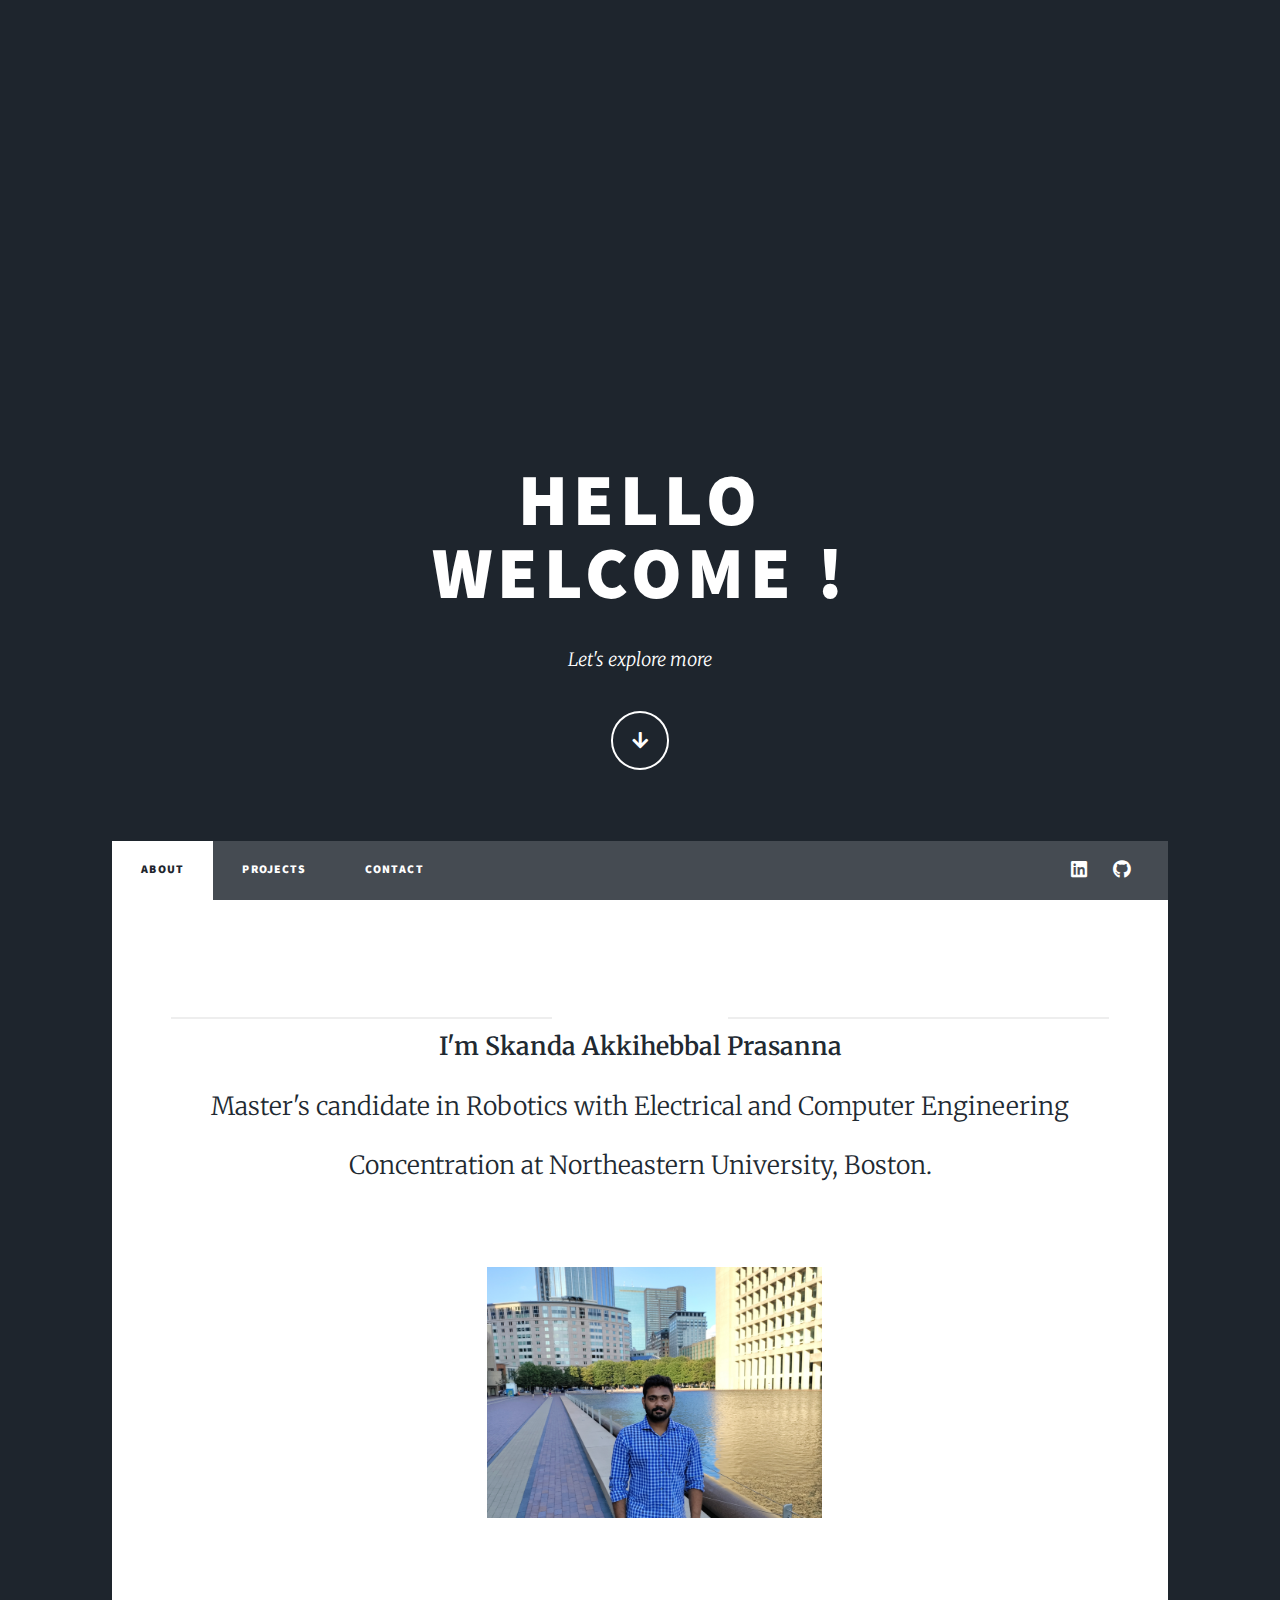
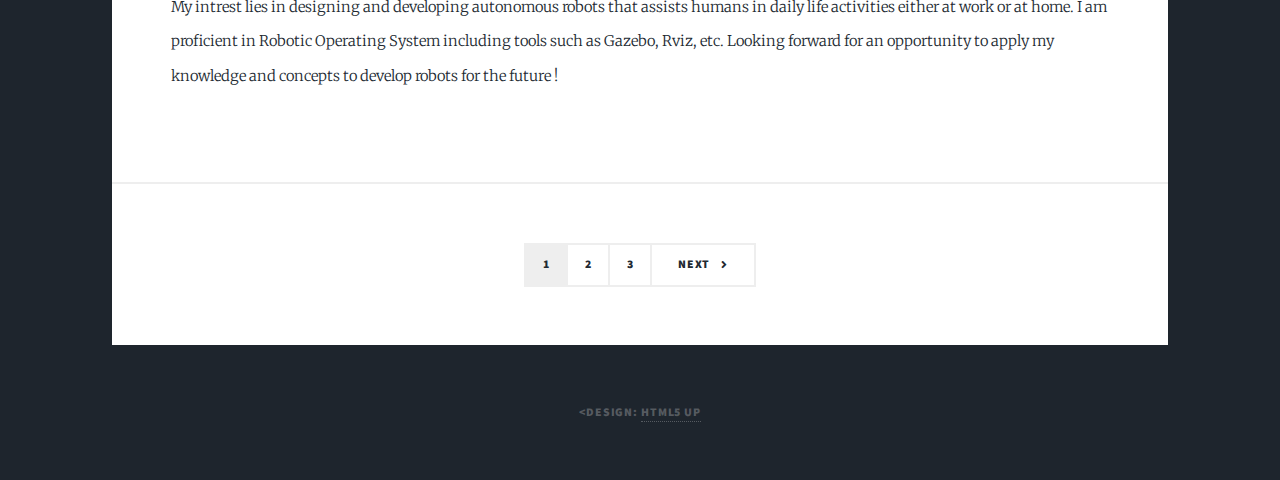
==== commit b6696620: "update" ====
--- a/index.html
+++ b/index.html
@@ -76,7 +76,7 @@
 
 					<!-- Copyright -->
 					<div id="copyright">
-						<ul><li>&copy; Untitled</li><li>Design: <a href="https://html5up.net">HTML5 UP</a></li></ul>
+						<ul><<li>Design: <a href="https://html5up.net">HTML5 UP</a></li></ul>
 					</div>
 
 			</div>
@@ -91,4 +91,4 @@
 			<script src="assets/js/main.js"></script>
 
 	</body>
-</html>+</html>
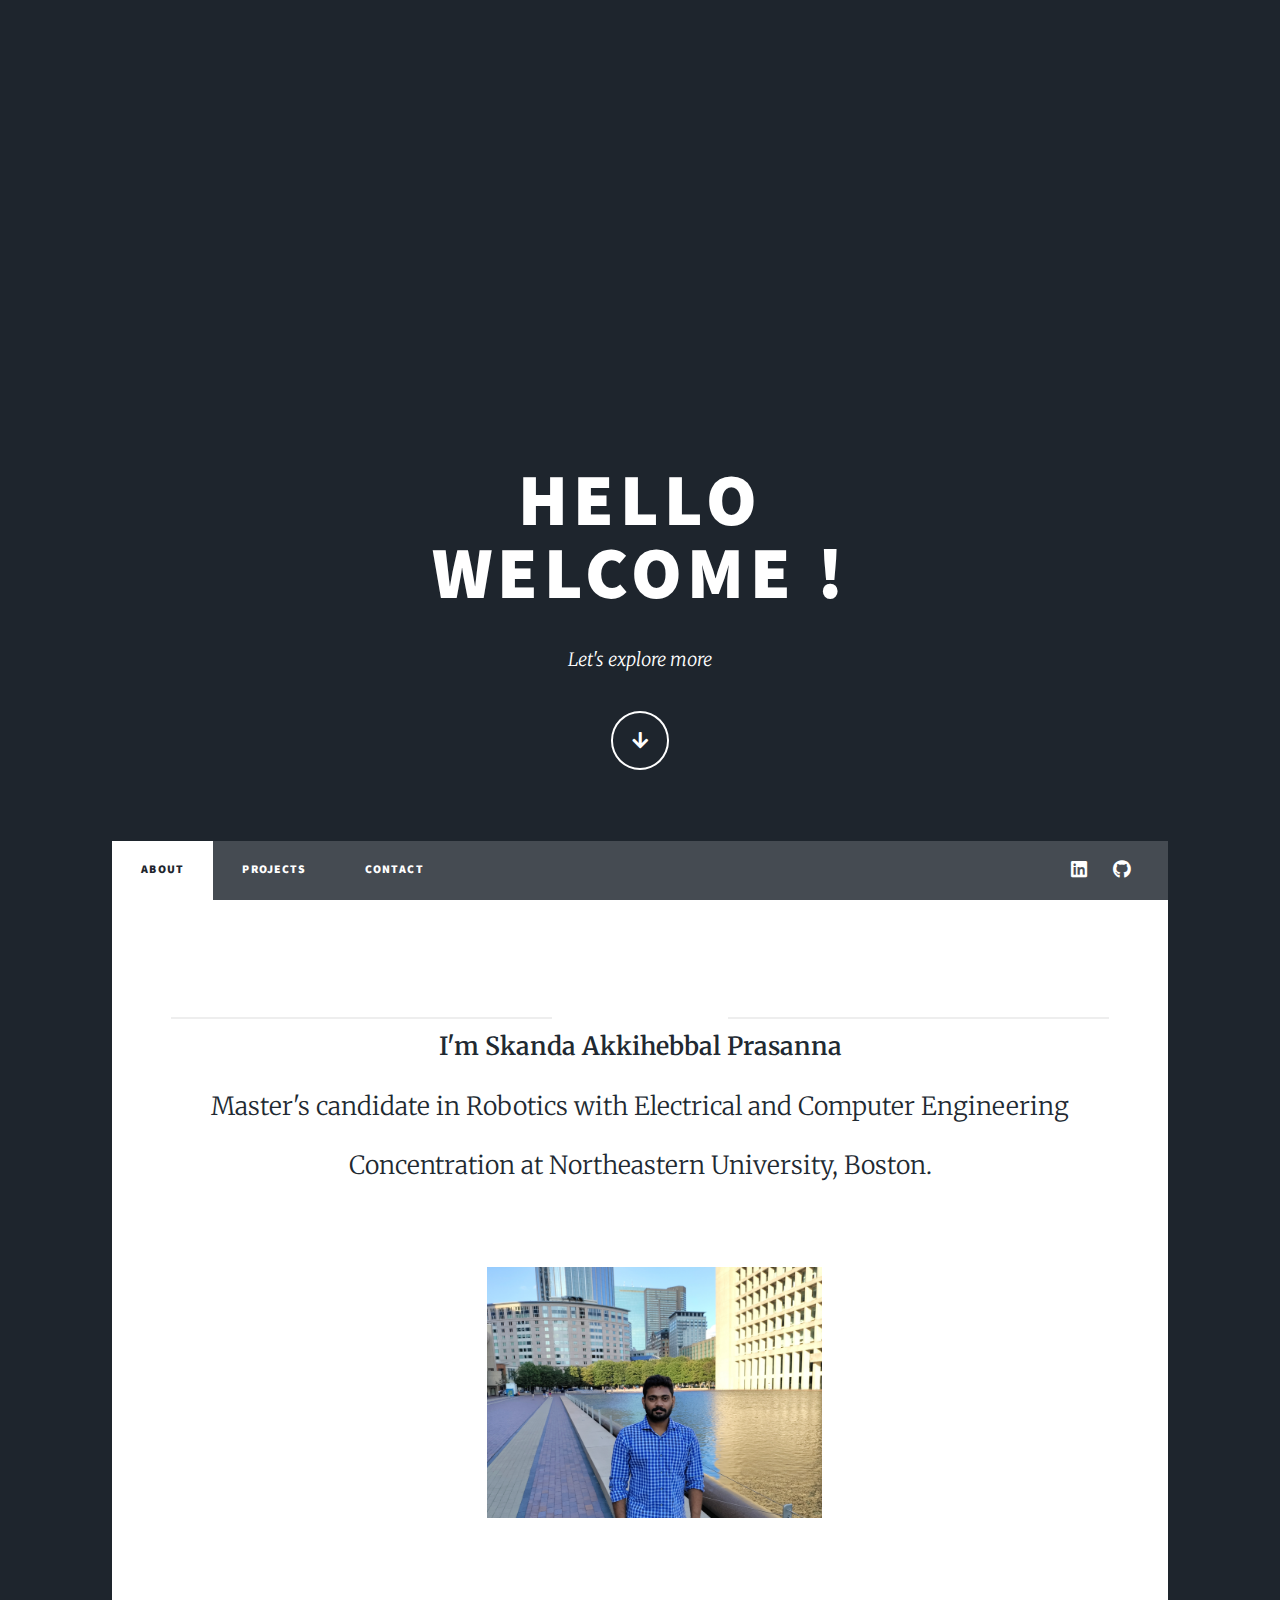
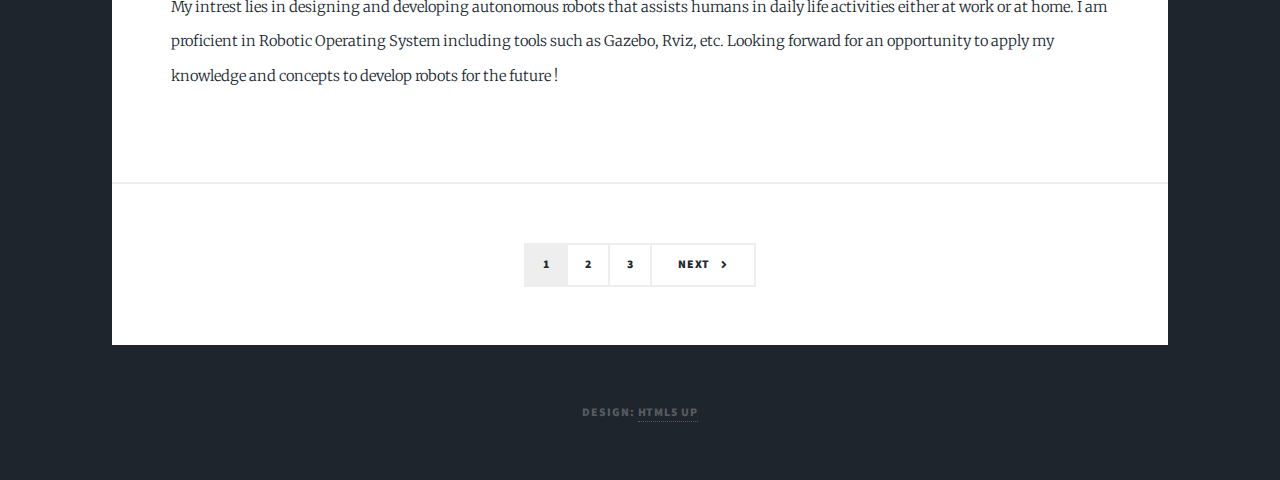
==== commit df4601f1: "Update index.html" ====
--- a/index.html
+++ b/index.html
@@ -76,7 +76,7 @@
 
 					<!-- Copyright -->
 					<div id="copyright">
-						<ul><<li>Design: <a href="https://html5up.net">HTML5 UP</a></li></ul>
+						<ul><li>Design: <a href="https://html5up.net">HTML5 UP</a></li></ul>
 					</div>
 
 			</div>
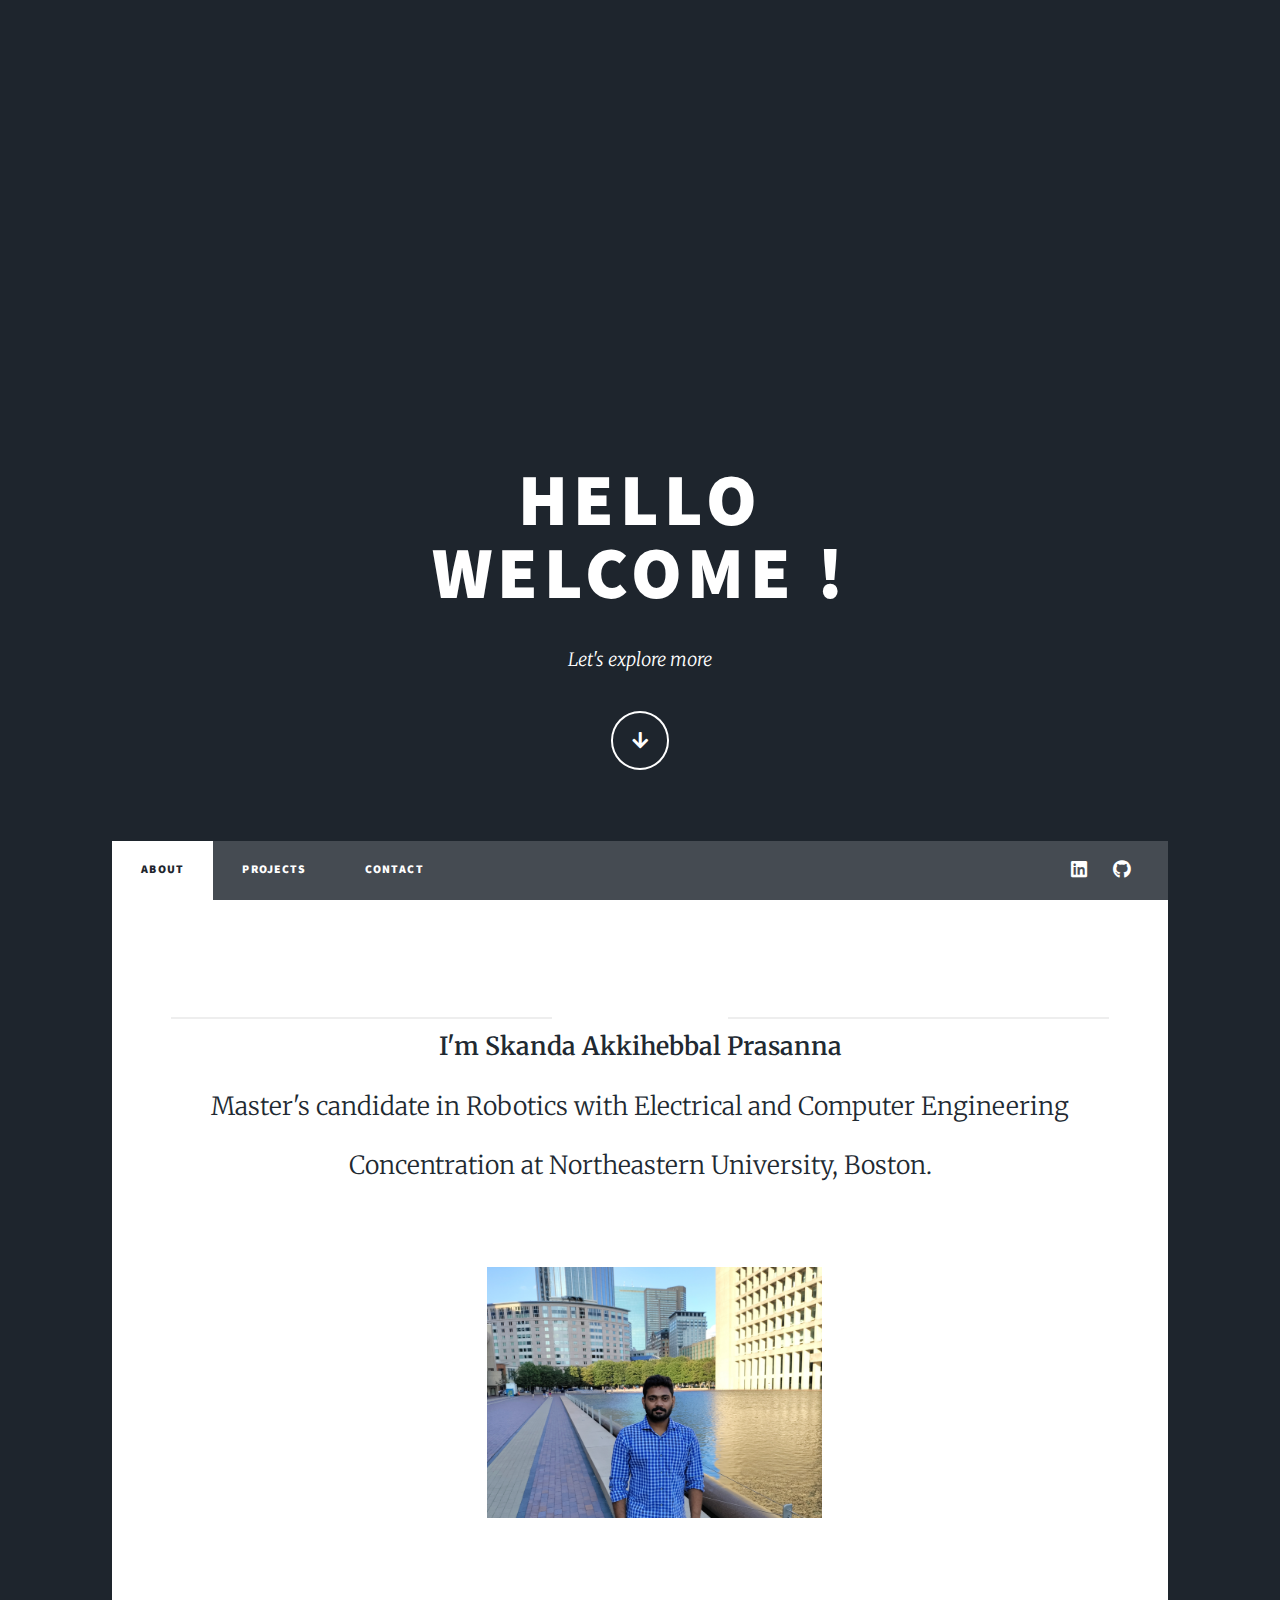
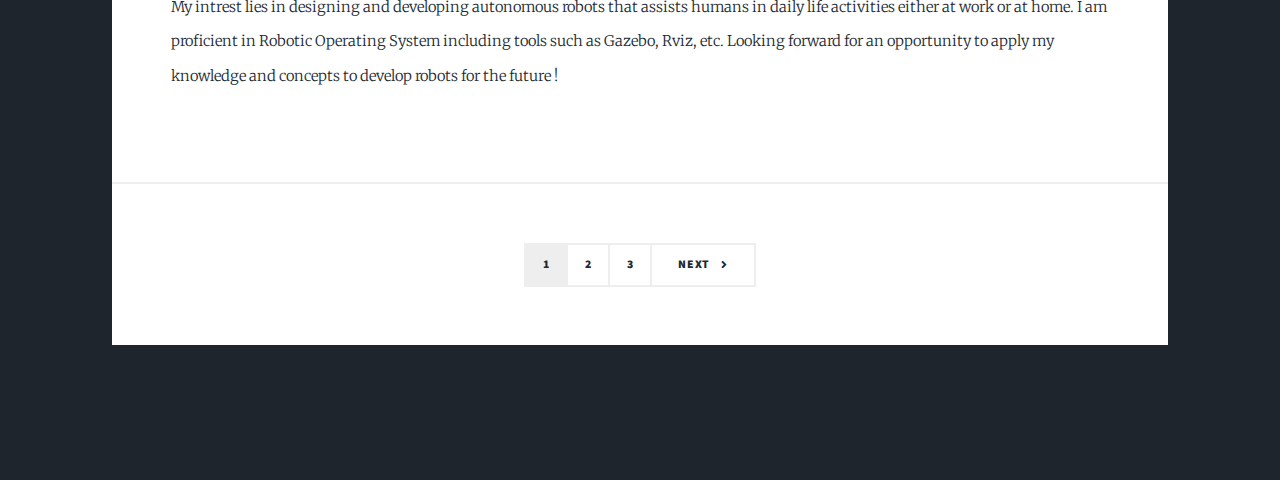
==== commit 089d29ca: "Update index.html" ====
--- a/index.html
+++ b/index.html
@@ -76,7 +76,7 @@
 
 					<!-- Copyright -->
 					<div id="copyright">
-						<ul><li>Design: <a href="https://html5up.net">HTML5 UP</a></li></ul>
+						<ul><li></a></li></ul>
 					</div>
 
 			</div>
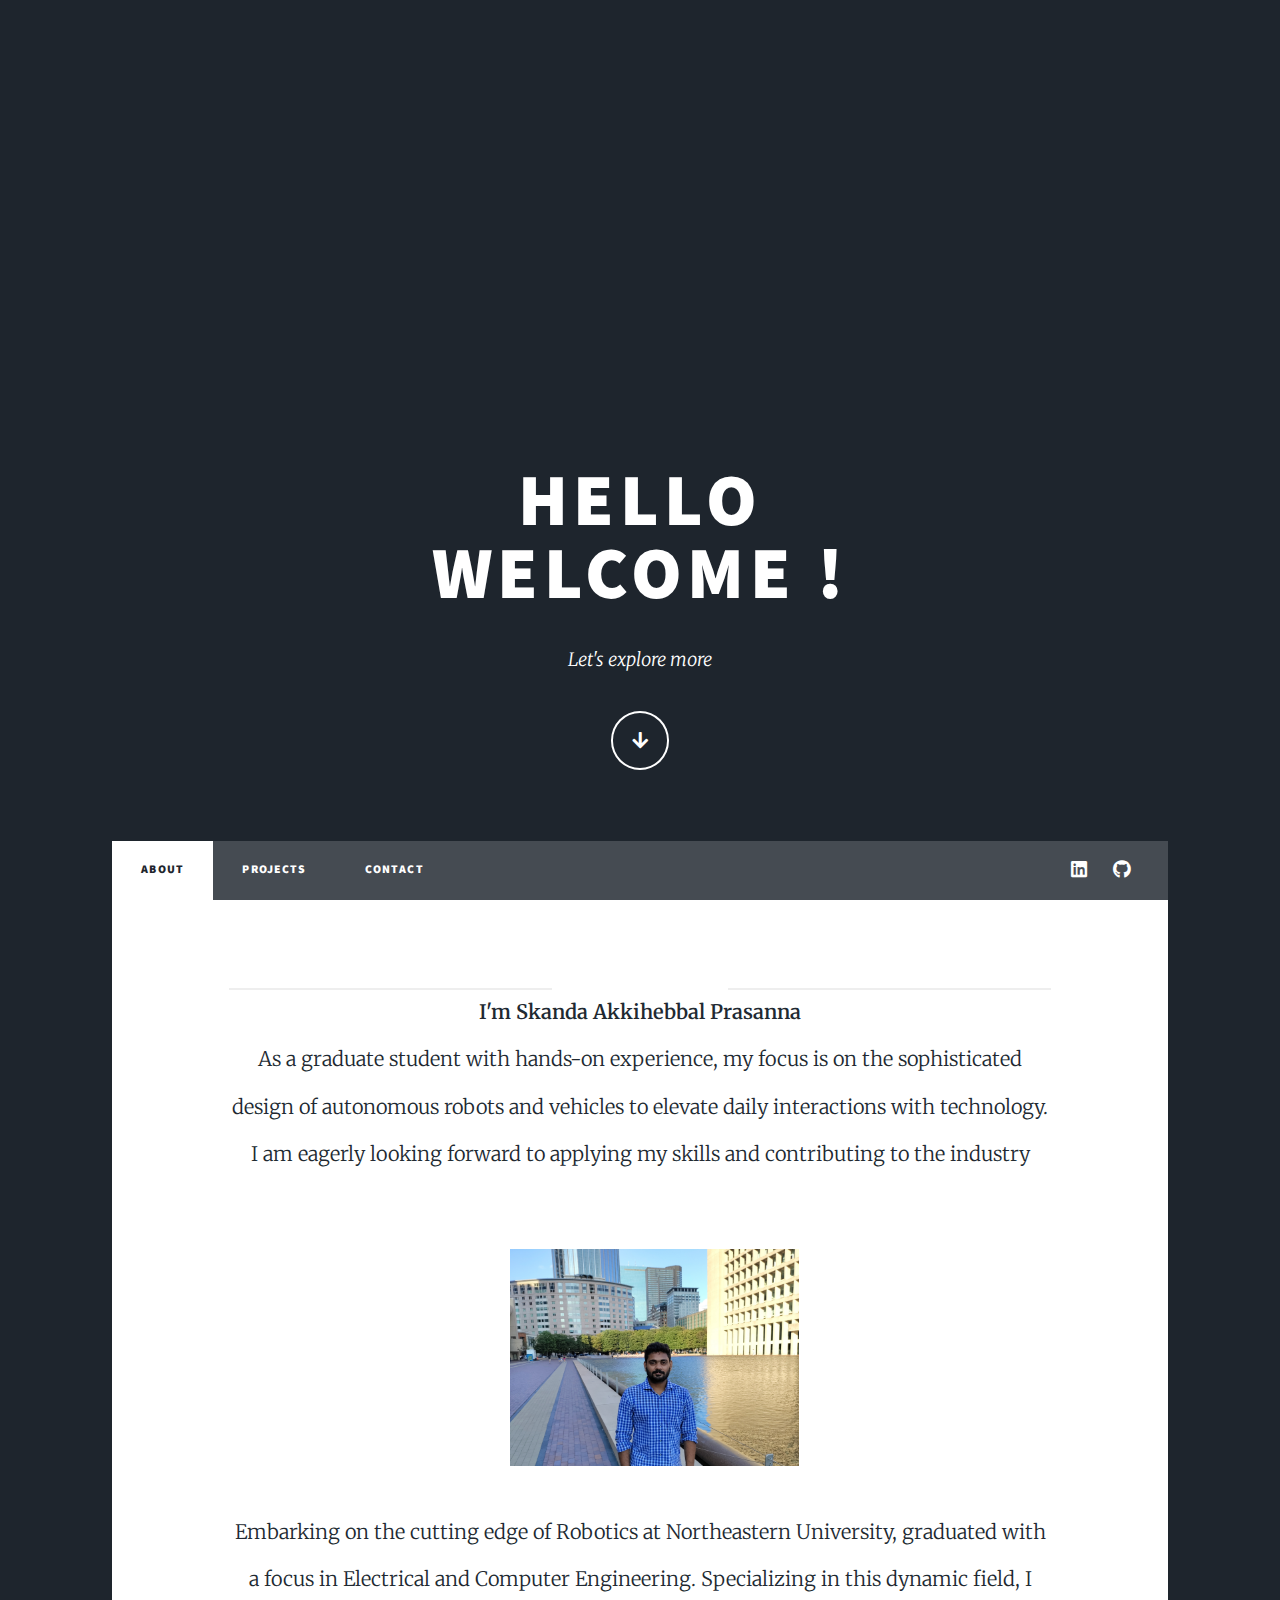
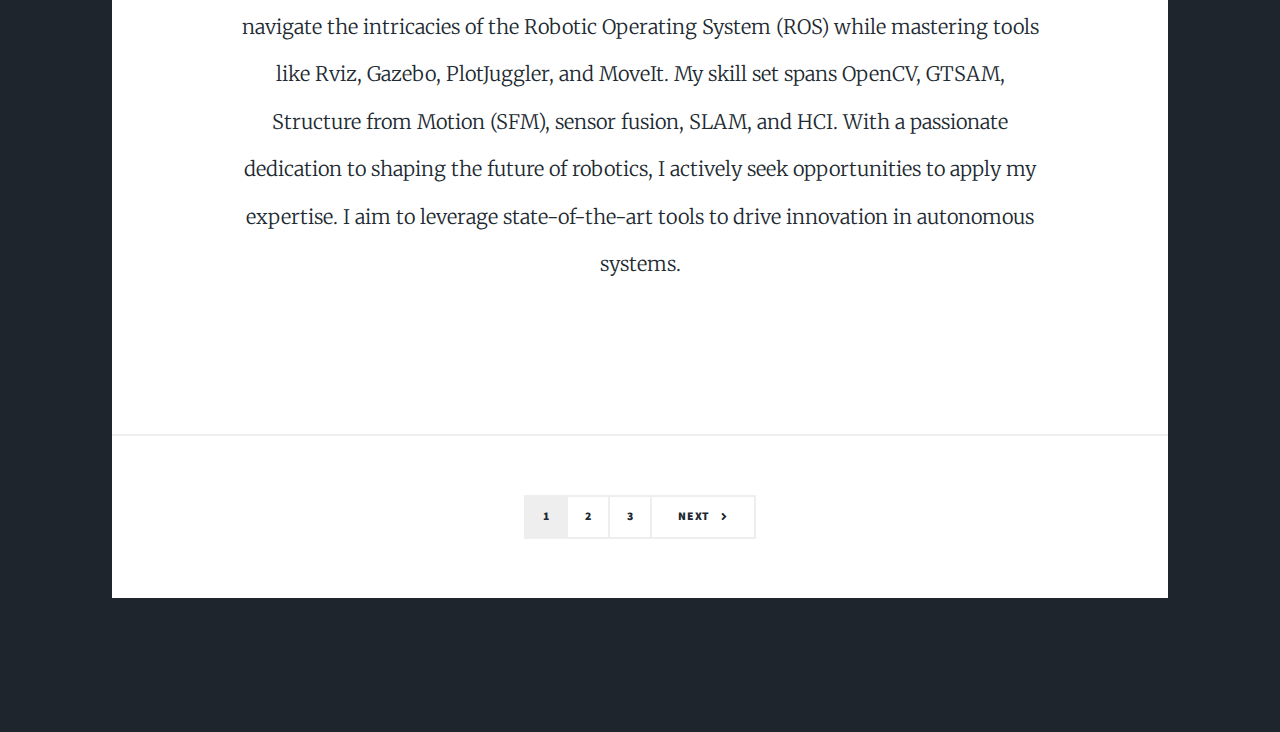
==== commit 3ff5a7a1: "portfolio update" ====
--- a/index.html
+++ b/index.html
@@ -49,14 +49,15 @@
 				<div id="main">
 
 					<!-- Post -->
-						<section class="post">
+						<section class="post custom-padding">
 							<header class="major">
 								<span class="date"></span>
-								<p1><b>I'm Skanda Akkihebbal Prasanna</b><br>Master's candidate in Robotics with Electrical and Computer Engineering Concentration at Northeastern University, Boston.</p1>
+								<p1><b>I'm Skanda Akkihebbal Prasanna</b><br>As a graduate student with hands-on experience, my focus is on the sophisticated design of autonomous robots and vehicles
+									to elevate daily interactions with technology. I am eagerly looking forward to applying my skills and contributing to the industry</p1>
 								<h1><span class="image center"><img src="images/skanda.jpg" alt="" /></span></h1>
+								
+								<p2>Embarking on the cutting edge of Robotics at Northeastern University, graduated with a focus in Electrical and Computer Engineering. Specializing in this dynamic field, I navigate the intricacies of the Robotic Operating System (ROS) while mastering tools like Rviz, Gazebo, PlotJuggler, and MoveIt. My skill set spans OpenCV, GTSAM, Structure from Motion (SFM), sensor fusion, SLAM, and HCI. With a passionate dedication to shaping the future of robotics, I actively seek opportunities to apply my expertise. I aim to leverage state-of-the-art tools to drive innovation in autonomous systems.</p2>	
 							</header>
-							<p5>My intrest lies in designing and developing autonomous robots that assists humans in daily life activities either at work or at home. I am proficient in Robotic Operating System including tools such as Gazebo, Rviz, etc. Looking forward for an opportunity to apply my knowledge and concepts to develop robots for the future ! </h5>
-							<p></p>	
 
 						</section>
 
--- a/assets/css/main.css
+++ b/assets/css/main.css
@@ -182,9 +182,13 @@
 	p1 {
 		text-align: justify;
 		margin: 0 0 2rem 0;
-		font-size: 25px;
-	}
-
+		font-size: 20px;
+	}
+	p2 {
+		text-align: center;
+		margin: 0 0 2rem 0;
+		font-size: 20px	;
+	}
 
 	h1, h2, h3, h4, h5, h6 {
 		font-family: "Source Sans Pro", Helvetica, sans-serif;
@@ -3796,7 +3800,9 @@
 		#main > .post {
 			padding: 8rem 8rem 6rem 8rem ;
 		}
-
+		#main > .post.custom-padding {
+			padding: 4rem 8rem 6rem 8rem ;
+		}
 			#main > .post header.major > .date {
 				margin-top: -2rem;
 			}
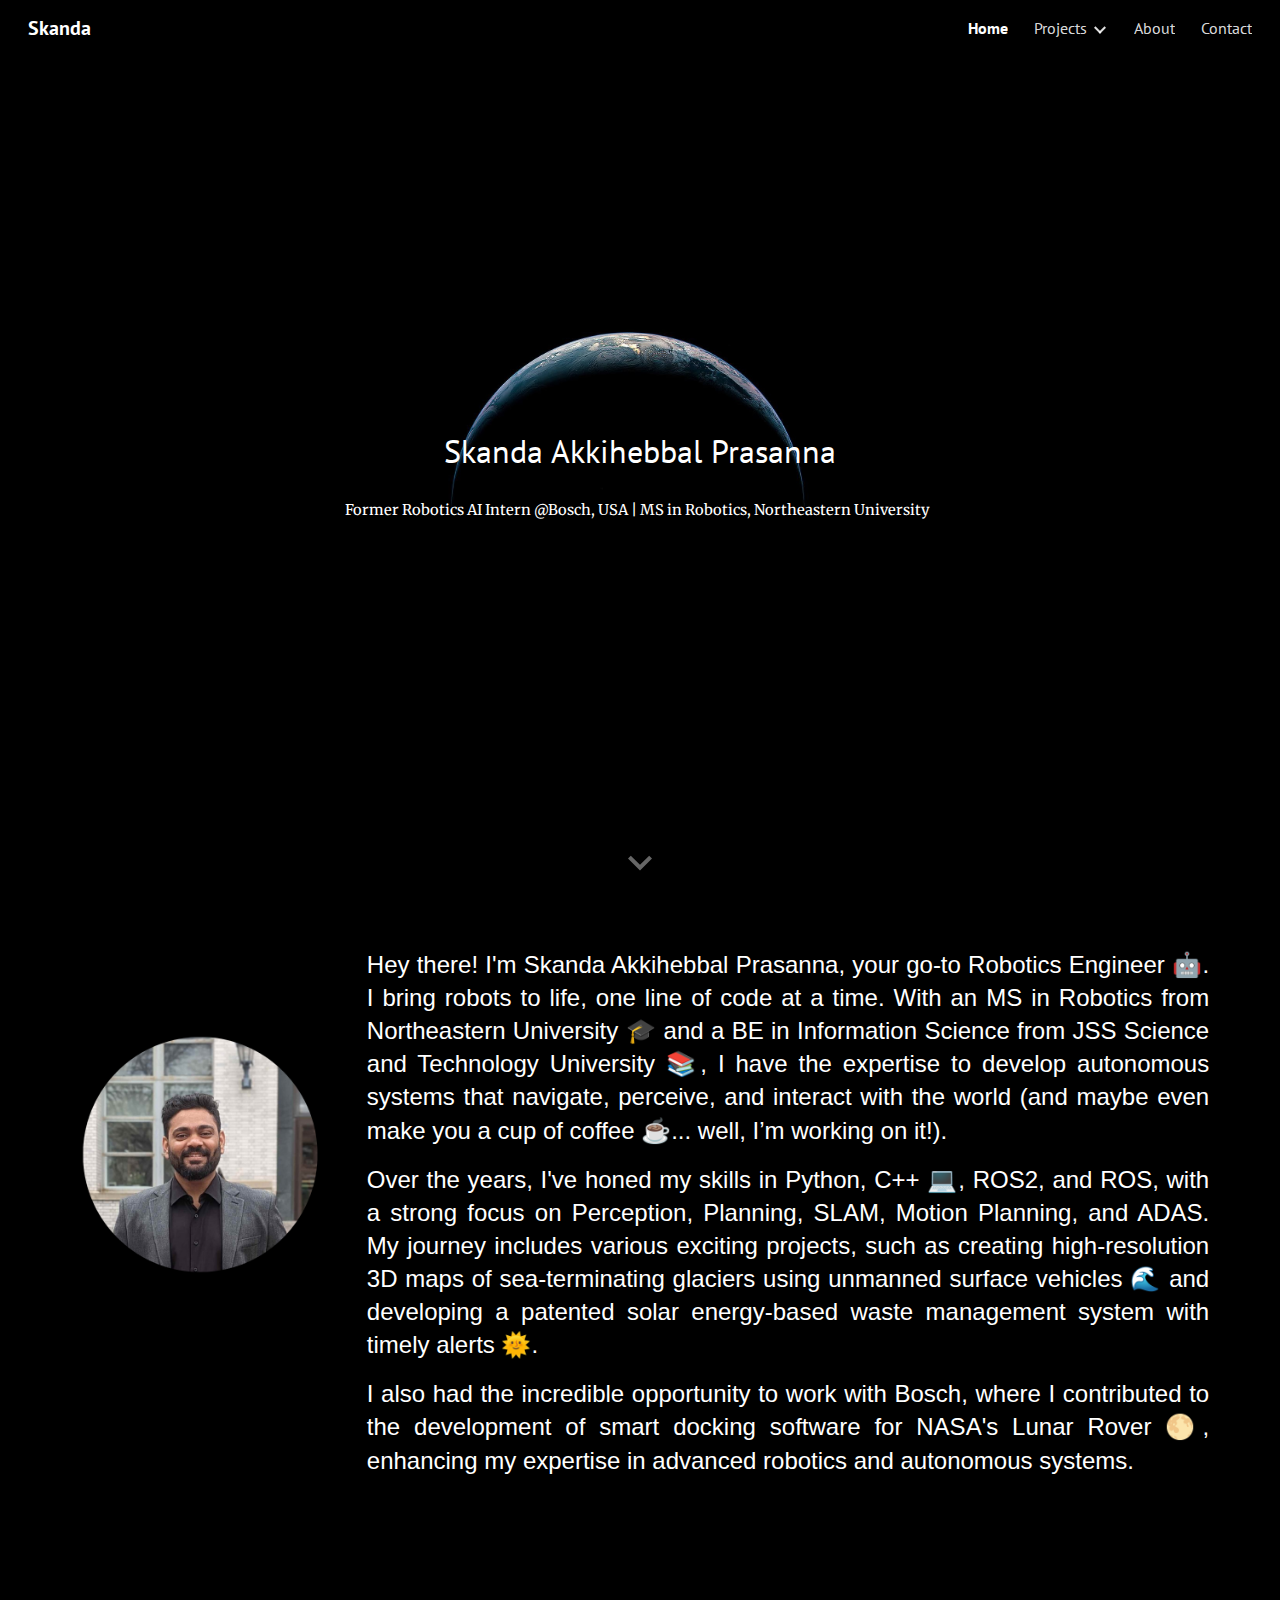
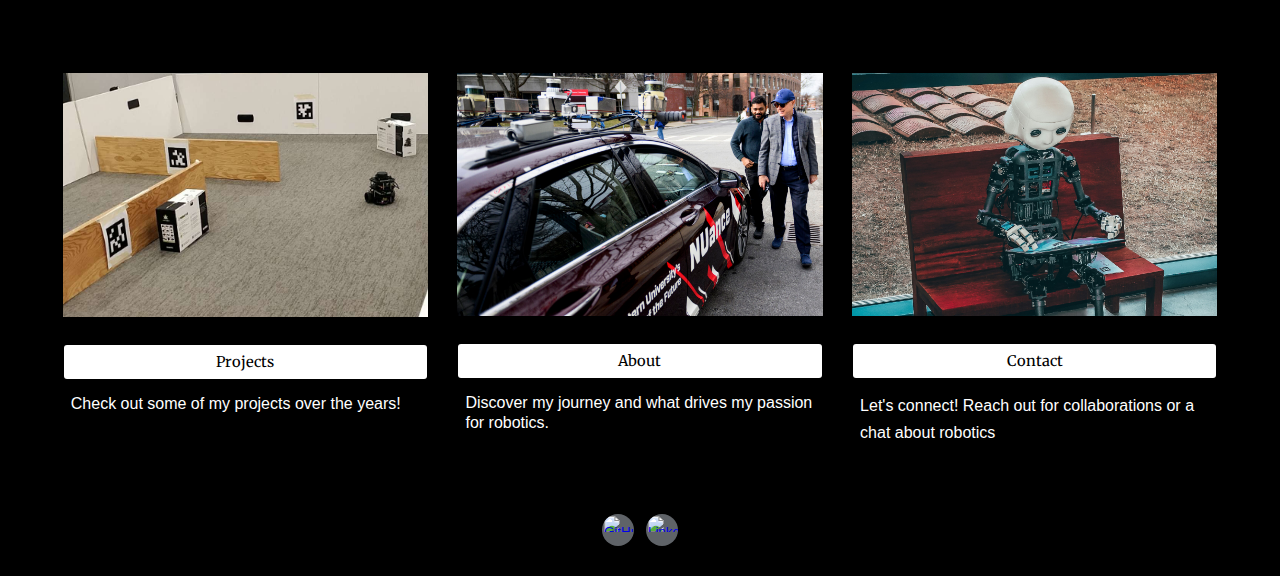
==== commit a677a26b: "updated index page" ====
--- a/index.html
+++ b/index.html
@@ -1,95 +1,1313 @@
-<!DOCTYPE HTML>
-<!--
-	Massively by HTML5 UP
-	html5up.net | @ajlkn
-	Free for personal and commercial use under the CCA 3.0 license (html5up.net/license)
--->
-<html>
-	<head>
-		<title>Skanda's Portfolio</title>
-		<meta charset="utf-8" />
-		<meta name="viewport" content="width=device-width, initial-scale=1, user-scalable=no" />
-		<link rel="stylesheet" href="assets/css/main.css" />
-		<noscript><link rel="stylesheet" href="assets/css/noscript.css" /></noscript>
-	</head>
-	<body class="is-preload">
-
-		<!-- Wrapper -->
-			<div id="wrappers" class="fade-in">
-
-				<!-- Intro -->
-					<div id="intro">
-						<h1>Hello<br/>Welcome !</h1>
-						<p>Let's explore more</p>
-						<ul class="actions">
-							<li><a href="#nav" class="button icon solid solo fa-arrow-down scrolly">Continue</a></li>
-						</ul>
-					</div>
-
-				<!-- Header -->
-					<header id="header">
-						<!--<a href="index.html" class="logo">About Me</a>-->
-					</header>
-
-				<!-- Nav -->
-					<nav id="nav">
-						<ul class="links">
-							<li class="active"><a href="index.html">About</a></li>
-							<li><a href="projects.html">Projects</a></li>
-							<li><a href="contact.html">Contact</a></li>
-						</ul>
-						<ul class="icons">
-							<li><a href="https://www.linkedin.com/in/skandaakkihebbalprasanna/" class="icon brands fa-linkedin"><span class="label">Linkedin</span></a></li>
-							<!--<li><a href="#" class="icon brands fa-facebook-f"><span class="label">Facebook</span></a></li>-->
-							<li><a href="https://github.com/Skanda-sap" class="icon brands fa-github"><span class="label">GitHub</span></a></li>
-						</ul>
-					</nav>
-
-				<!-- Main -->
-				<div id="main">
-
-					<!-- Post -->
-						<section class="post custom-padding">
-							<header class="major">
-								<span class="date"></span>
-								<p1><b>I'm Skanda Akkihebbal Prasanna</b><br>As a graduate student with hands-on experience, my focus is on the sophisticated design of autonomous robots and vehicles
-									to elevate daily interactions with technology. I am eagerly looking forward to applying my skills and contributing to the industry</p1>
-								<h1><span class="image center"><img src="images/skanda.jpg" alt="" /></span></h1>
-								
-								<p2>Embarking on the cutting edge of Robotics at Northeastern University, graduated with a focus in Electrical and Computer Engineering. Specializing in this dynamic field, I navigate the intricacies of the Robotic Operating System (ROS) while mastering tools like Rviz, Gazebo, PlotJuggler, and MoveIt. My skill set spans OpenCV, GTSAM, Structure from Motion (SFM), sensor fusion, SLAM, and HCI. With a passionate dedication to shaping the future of robotics, I actively seek opportunities to apply my expertise. I aim to leverage state-of-the-art tools to drive innovation in autonomous systems.</p2>	
-							</header>
-
-						</section>
-
-						<!-- Footer -->
-						<footer>
-							<div class="pagination">
-								<!--<a href="#" class="previous">Prev</a>-->
-								<a href="" class="page active">1</a>
-								<a href="projects.html" class="page">2</a>
-								<a href="contact.html" class="page">3</a>
-								<a href="projects.html" class="next">Next</a>
-							</div>
-						</footer>
-
-
-				</div>
-
-					<!-- Copyright -->
-					<div id="copyright">
-						<ul><li></a></li></ul>
-					</div>
-
-			</div>
-
-		<!-- Scripts -->
-			<script src="assets/js/jquery.min.js"></script>
-			<script src="assets/js/jquery.scrollex.min.js"></script>
-			<script src="assets/js/jquery.scrolly.min.js"></script>
-			<script src="assets/js/browser.min.js"></script>
-			<script src="assets/js/breakpoints.min.js"></script>
-			<script src="assets/js/util.js"></script>
-			<script src="assets/js/main.js"></script>
-
-	</body>
-</html>
+<!DOCTYPE html><html lang="en"><head><meta charset="utf-8"><script nonce="xbUushw6_eaguO03GyelKA">var DOCS_timing={}; DOCS_timing['sl']=new Date().getTime();</script><script nonce="xbUushw6_eaguO03GyelKA">function _DumpException(e) {throw e;}</script><script data-id="_gd" nonce="xbUushw6_eaguO03GyelKA">window.WIZ_global_data = {"TSDtV":"%.@.]","nQyAE":{}};</script><script nonce="xbUushw6_eaguO03GyelKA">_docs_flag_initialData={"docs-ails":"docs_warm","docs-fwds":"docs_nf","docs-crs":"docs_crs_nfd","docs-cp-tp":1,"docs-fe-re":3,"docs-fl":1,"docs-l1lc":7,"docs-l1lm":"unknown","docs-l2lc":7,"docs-l2lm":"unknown","docs-l2t":0,"docs-lsd":4,"docs-orl":9,"docs-shdn":1,"docs-tfh":"","docs-eett":true,"info_params":{"token":"AHL0AtIykOSUa5IDko6x2p4wdXyNvugcTA:1723352174760"},"docs-ecdh":true,"docs-earwdm":true,"docs-eeegrsdm":true,"docs-elaswm":false,"docs-eadwm":false,"docs-eapdwm":true,"docs-ecaswm":false,"docs-ecddwm":true,"docs-edswm":false,"docs-edatadm":true,"docs-eedswm":false,"docs-efewdm":true,"docs-egdwm":false,"docs-eicdwm":true,"docs-elnswm":false,"docs-eeoswm":false,"docs-emadwm":true,"docs-enpdwm":true,"docs-ensdwm":false,"docs-eodpswm":false,"docs-eodwm":true,"docs-epcswm":false,"docs-wiz-epdwm":true,"docs-epsc":false,"docs-epdwm":false,"docs-edsedw":true,"docs-emsedwm":false,"esdodwmssd":false,"docs-esidm":true,"docs-esdwm":false,"docs-espdwm":false,"docs-etsswm":false,"docs-euddwm":true,"docs-eoiidwm":true,"docs-eooidwm":true,"docs-erffsncdwm":false,"uls":"{\"langs\":[\"en\"],\"itcs\":[],\"selected\":\"\",\"activated\":false}","customer_type":"ND","docs-dsrfr":"ANY_LOCATION","scotty_upload_url":"/upload/sites/resumable","docs-net-udmi":500000,"docs-net-udpt":40000,"docs-net-udur":"/upload/blob/sites","docs-net-usud":true,"docs-obsImUrl":"https://ssl.gstatic.com/docs/common/netcheck.gif","docs-text-ewf":true,"docs-wfsl":["ca","da","de","en","es","fi","fr","it","nl","no","pt","sv"],"docs-efrsde":true,"docs-efpsf":true,"docs-edfn":true,"docs-efpsp":true,"docs-ecuach":false,"docs-cclt":2033,"docs-ecci":true,"docs-esi":false,"docs-cei":{"i":[5740814,5774852,94942498,71830930,5738529,99460069,71897835,49622831,5766777,50360148,71151640,5776517,5737800,5796151,95092010,94434265,71642111,71289154,71530091,94429580,94502662,49842863,5734412,71614603,71798436,71387240,5707711,94738961,5752694,71478208,50586970,49644023,94931539,71652641,14101502,49643576,14101534,71401456,49623181,71961134,14101306,5753329,94661810,94641013,71346960,50360904,95286381,49926261,5762259,5791782,5743124,5758823,50221728,94670969,5755096,94514769,95087225,71631383,5706836,71573878,49823172,5784967,50266230,5765551,71659821,94625211,94351515,5754229,71554480,71732106,71197834,49924714,5748029,5773678,70971264,71546423,94428288,71357821,71928054,5797291,50498915,5747267,50273536,71612845,49375322,71592498,94784579,94353376,48966122,5784947,71897712,49979666,5724153,71544842,94399331,50297084,5706832,94597647,71624114,94630911,5704621,71560465,94427705,71533377,5798996,94526776,71387897,94339155,50529111,94420478,71679488,71528605,49833470,49822929,71473309,94397749,71960548,94913447,49372443,94333171,49769345,94518801,5703839,50335897,5764268,5774347,71429515,71561549,94887682,94707432,71560077,94415373,71658048,49472071,71079946,5796473,50297434,71478597,71924359,71038263,71185178,71238954,71689868,14101510,71545521,5767851,71532757,71085249,5740798,5774836,94942490,71830922,5738513,95234185,71897827,49622823,5766761,50360140,49423913,5776501,5737784,5796135,95092002,94434257,71642103,71289146,71530083,94429572,94502654,49842855,5734396,71614595,71798420,71387232,94738953,5752678,71478200,50586962,49644015,94931531,49643568,71401448,49623173,71961126,5753313,94661802,94641005,71346952,50360896,95286373,49926253,5762243,5791766,5743108,5758807,50221720,94670961,5755080,94514761,95087217,71631375,71573870,49823164,5784951,50266222,5765535,71659813,94625203,94351507,5754213,71554472,71732098,71197826,49924706,5748013,5773662,70971256,71546415,94428280,71357813,71928046,5797275,50498907,50273528,71612837,49375314,71592490,94784571,94353368,48966114,5784931,71897704,49979658,5724136,71544834,94399323,50297076,94597639,71624098,71720760,71560457,94427697,71533361,5798980,94526768,71387889,94339147,50529103,94420470,71679480,71528597,49833462,49822921,71473301,94397741,71960540,94913439,49372435,94333163,49769337,94518793,50335889,5764252,5774331,71429507,71561541,94479346,94707424,71560069,94415365,71658040,49472063,71079938,5796457,50297426,71478589,71924351,71038255,71185170,71238946,71689860,71545513,5767835,71532749,71085241],"cf":{"enable_homescreen_priority_docs":[null,0],"enable_homescreen_priority_docs_promo":[null,0],"enable_homescreen_action_items_structured_query":[null,0]}},"docs-api-keys":{},"docs-empcqvc":false,"docs-erbtit":false,"docs-etsonc":false,"docs-effnp":false,"docs-effnpf":false,"buildLabel":"editors.sites-frontend_20240730.02_p0","docs-show_debug_info":false,"docs-castg":"CANARY_TYPE_NONE","docs-edmlf":false,"docs-eemc":false,"ondlburl":"//docs.google.com","drive_url":"//drive.google.com","app_url":"https://sites.google.com/","docs-eersl":false,"docs-gsmd":"https://workspace.google.com","docs-icdmt":["image/png","image/jpeg"],"docs-mip":50000000,"docs-mif":1000,"docs-msid":32767,"docs-emid":false,"docs-mib":50000000,"docs-mid":2048,"docs-rid":1024,"docs-ecig":true,"docs-eifam":true,"docs-phe":"https://contacts.google.com","docs-eph":false,"docs-istdr":false,"docs-sup":"","docs-seu":"https://sites.google.com/d/1GIGHkPvkn9ufy-kngYAQ7XsJ3TgWF11-/edit","docs-crp":"/d/1GIGHkPvkn9ufy-kngYAQ7XsJ3TgWF11-/p/1kgq369t5_RoDv6YKYpJyQshcE2BUxaUY/takeout","docs-crq":"siteRevision\u003d2208\u0026pageRevision\u003d2208\u0026token\u003dAMtcWDNy2Jlgh4xD2w_pmXxk60NwbZREyKhVDD0AUQ4zZSQQBWD0Y-TnfS3mJlOBs8ylinkpJzWMSEUCYCejtSNN21C0uqxb1_NuzNLavISaaC8EDoPMr43C2U1f_LKUNApb3A8C3xfB-w%3D%3D\u0026isHead\u003dtrue\u0026placeAllImagesInSiteDir\u003dfalse","docs-ucd":"docs.usercontent.google.com","docs-uptc":["lsrp","noreplica","tam","ntd","ths","ouid","ca","sh","sle","dl","hi","hi_ext","usp","urp","utm_source","utm_medium","utm_campaign","utm_term","utm_content"],"docs-doddn":"","docs-uddn":"","docs-ugn":"Skanda","docs-eygl":true,"docs-spdy":false,"xdbcfAllowHostNamePrefix":true,"xdbcfAllowXpc":false,"docs-dbctc":false,"docs-ebctcio":false,"docs-iror":false,"docs-epq":false,"docs-tst":"","docs-ilbefsd":false,"docs-lbefm":0,"docs-lbesty":0,"docs-elsic":false,"docs-thtea":false,"docs-tdc":"[{\"id\":\"0:Basics\",\"name\":\"Basics\",\"deletedIds\":[]},{\"id\":\"0:Brochures\",\"name\":\"Brochures \\u0026 newsletters\",\"deletedIds\":[]},{\"id\":\"0:Calendars\",\"name\":\"Calendars \\u0026 schedules\",\"deletedIds\":[]},{\"id\":\"0:Business\",\"name\":\"Contracts, onboarding, and other forms\",\"deletedIds\":[]},{\"id\":\"0:Finance\",\"name\":\"Finance \\u0026 accounting\",\"deletedIds\":[]},{\"id\":\"0:Letters\",\"name\":\"Letters\",\"deletedIds\":[]},{\"id\":\"0:Reports\",\"name\":\"Reports \\u0026 proposals\",\"deletedIds\":[]},{\"id\":\"0:Planners\",\"name\":\"Trackers\",\"deletedIds\":[]},{\"id\":\"Unparented\",\"name\":\"Uncategorized\",\"deletedIds\":[\"0:NoTemplateCategories\"]}]","docs-ttt":0,"docs-tcdtc":"[]","docs-ividtg":false,"docs-tdcp":0,"docs-tdvc":false,"docs-hetsdiaow":false,"docs-edt":true,"docs-tintd":false,"docs-tafl":true,"docs-puvtftv":false,"docs-erdiiv":false,"docs-eqspdc":false,"docs-acap":["docs.security.access_capabilities",1,1,1,1,1,1,1,1,1,1,1,1,1,1,1,0,1,1,1,0,0,0,1,0,0],"docs-ci":"1GIGHkPvkn9ufy-kngYAQ7XsJ3TgWF11-","docs-eccfs":false,"docs-reafc":false,"docs-eco":false,"docs-ndt":"Untitled site","docs-plu":"//ssl.gstatic.com/docs/common/product/sites_lockup2.png","docs-plwtu":"//ssl.gstatic.com/docs/common/product/sites_app_icon1.png","docs-prn":"Google Sites","docs-een":false,"docos-enmafo":true,"docs-as":"","docs-etdimo":false,"docs-mdck":"","docs-eccbs":false,"docs-mmpt":9000,"docs-erd":false,"docs-uootuns":false,"docs-amawso":false,"docs-ofmpp":false,"docs-anlpfdo":false,"docs-eslars":true,"docs-ems":"SHARE_SUBMENU","docs-glu":"","docs-wsu":"","docs-wsup":"","docs-sccfo":"PROD","docs-fecgd":false,"docs-pid":"108008435470098942264","docs-ricocpb":false,"docs-rdowr":false,"docs-cttmtbr":0,"docs-edlo":false,"docs-cttmteq":0,"docs-dec":false,"docs-ectt":false,"docs-ecgd":false,"docs-dsps":true,"docs-ececs":false,"docs-enjec":true,"server_time_ms":1723352174763,"gaia_session_id":"","docs-isb":false,"docs-agdc":false,"docs-anddc":true,"docs-adndldc":false,"docs-dhnap":"sites.google.com","docs-ds":"https","docs-emmda":false,"docs-clibs":1,"docs-cirts":20000,"docs-cide":true,"docs-cn":"","docs-dprfo":false,"docs-dom":false,"docs-eacr":false,"docs-eacw":false,"docs-ecer":false,"docs-ecir":true,"docs-ecssl":false,"docs-ecssi":false,"docs-ecped":true,"docs-ecprgba":true,"docs-ecccer":false,"docs-copy-ecci":false,"docs-edpq":false,"docs-edamc":false,"docs-edomic":false,"docs-eddm":false,"docos-edii":false,"docs-edsi":false,"docs-esrli":true,"docs-fwd":false,"docs-ehtabi":false,"docs-eibu":true,"docs-eibs":true,"docs-eiecr":true,"docs-ejefbwp":true,"docs-eksdm":false,"docs-elds":false,"docs-emp":false,"docs-emcf":true,"docs-emv2":true,"docs-emmu":false,"docs-enpks":false,"docs-eooii":true,"docs-eomp":false,"docs-epmi":false,"docs-epat":true,"docs-ermcf":false,"docs-erpep":false,"docs-rolibilc":false,"docs-ersd":false,"docs-esbws":false,"docs-esml":true,"docs-ete":false,"docs-etpi":false,"docs-euqbp":true,"docs-eusca":false,"docs-ewlip":true,"docs-eztci":false,"docs-ezduole":true,"docs-hcwidu":true,"docs-hmg":false,"docs-ipmmp":true,"docs-ipuv":true,"docs-plimif":20.0,"docs-sptm":true,"docs-ssi":false,"docs-eslin":true,"docs-uoci":"","docs-gth":"","docs-ndsom":[],"docs-dm":"application/vnd.google-apps.drive-sdk.897606708560","docs-sdsom":[],"docs-po":"https://sites.google.com","docs-to":"https://sites.google.com","opmbs":50000000,"opmpd":7071,"opbu":"https://docs.google.com/picker","docs-pe":1,"opru":"https://sites.google.com/relay.html","opdu":true,"ophi":"atari","opst":"","opuci":"","opsmu":"https://docs.google.com/picker","docs-ehipo":false,"projector_base_url":"//drive.google.com","docs-drk":[],"docs-erkpp":false,"docs-erkfsu":true,"docs-pn":243,"docs-ct":"s","docs-rn":2266997,"docs-idu":false,"docs-cpv":1,"docs-hecud":false,"docs-heoi":false,"docs-urouih":false,"docs-alu":"https://myaccount.google.com/language","docs-hue":"apskanda@gmail.com","docs-ect":true,"docs-cpks":["[\"def2ad37a2b374fc\",\"AAVFbsH6mWAN/KTyLRBrluwDeEmDfewRKF2U559T7V3foLz4q6qUJGegyWQBay8fTz1q4olp3LNk\"]","[\"e3913b6685191e33\",\"AK2fzyASzcQdwqMj9kaK7+EOn8qXhDbAXUXqo9LCWozwBQkZjrR4TmfIJo4P0W0OK0xexmk1z4+f\"]"],"docs-hasid":"Sites","docs-hdod":"sites.google.com","docs-eflh":false,"docs-cepi":false,"docs-hdck":"AIzaSyCF97XfLoejM9NhWDAZeOcjC6kOEsEmv6A","docs-rcsfh":true,"docs-hucs":true,"docs-hufcm":false,"docs-cbrs":50,"docs-caru":"https://clients6.google.com","docs-cdru":"https://drivefrontend-pa.clients6.google.com","docs-cpari":"https://people-pa.clients6.google.com/","docs-cbau":"https://drive.google.com","docs-cfru":"https://lh3.google.com","docs-ctak":"AIzaSyAWGrfCCr7albM3lmCc937gx4uIphbpeKQ","docs-cgav":0,"docs-cci":2,"docs-gap":"/drive/v2internal","jobset":"prod","docs-nad":"sites.google.com","docs-ccwt":80,"docs-ut":0,"docs-sol":false,"docs-dvs":1,"docs-dac":1,"docs-ilbrc":true,"docs-dlpe":false,"docs-eirj":false,"docs-erre":true,"enable_omnibox":true,"docs-eqam":false,"docs-euaool":false,"docs-eua":false,"docs-uahnt":"","docs-esap":true,"docs-efib":false,"docs-se":false,"docs-eaaw":false,"docs-eecs":false,"docs-emtr":false,"docs-euepni":true,"docs-uwzh":false,"docs-dafjera":false,"docs-daflia":false,"docs-dafgfma":false,"docs-fta-fnrhci":false,"atari-emtpr":false,"atari-ebidm":true,"atari-ebids":true,"atari-eibrm":false,"atari-ectm":false,"atari-ects":false,"docs-text-elei":false,"docs-text-usc":true,"atari-bae":true,"docs-text-emtps":true,"docs-text-etsrdpn":false,"docs-text-etsrds":false,"docs-text-erdfs":false,"docs-text-endes":false,"docs-text-escpv":false,"docs-text-ecfs":false,"docs-text-ecis":false,"docs-text-eectfs":false,"docs-text-edctzs":true,"docs-text-eetxpc":false,"docs-text-eetxp":false,"docs-text-ertkmcp":true,"docs-text-ettctvs":false,"docs-text-ettts":false,"docs-text-escoubs":false,"docs-text-escivs":false,"docs-text-escitrbs":false,"docs-text-emscts":false,"docs-text-ecgvd":false,"docs-text-esbbcis":true,"docs-text-esbbcts":false,"docs-text-etccdts":false,"docs-text-etcchrs":false,"docs-text-etctrs":false,"docs-text-eltbbs":false,"docs-text-ecltts":false,"docs-text-etb":false,"docs-text-esbefr":false,"docs-text-ipi":false,"docs-etshc":false,"docs-text-tbcb":2.0E7,"docs-efsmsdl":false,"docs-text-etof":false,"docs-text-ehlb":false,"docs-text-epa":true,"docs-text-dwit":false,"docs-text-elawp":false,"docs-eec":false,"docs-ecot":"","docs-text-enbcr":false,"atari-ofdu":"https://docs.google.com/picker?protocol\u003dgadgets\u0026parent\u003dhttps://sites.google.com/relay.html\u0026hostId\u003datari-fonts\u0026title\u003dFonts\u0026hl\u003den\u0026newDriveView\u003dtrue\u0026origin\u003dhttps://sites.google.com\u0026navHidden\u003dtrue\u0026multiselectEnabled\u003dtrue\u0026selectButtonLabel\u003dOK\u0026nav\u003d((%22fonts%22))","atari-jefp":"/_/jserror","docs-jepp":"/_","umss":false,"docs-fpid":104240,"docs-enable_feedback_svg":true,"docs-hauc":true,"docs-eldi":false,"docs-dli":false,"docs-liap":"/logImpressions","ilcm":{"eui":"AHKXmL2htQDJSeZGQ-jzmBOFFZUOpGHq3lzDvCVIauFdoOWzVTyz1NNf8wHRrl8IJvjYruLLoPeB","je":1,"sstu":1723352174758942,"si":"CJ-YzJGT7IcDFY6pTwkdVjc6dw","gsc":null,"ei":[5703839,5704621,5706832,5706836,5707711,5724136,5724153,5734396,5734412,5737784,5737800,5738513,5738529,5740798,5740814,5743108,5743124,5747267,5748013,5748029,5752678,5752694,5753313,5753329,5754213,5754229,5755080,5755096,5758807,5758823,5762243,5762259,5764252,5764268,5765535,5765551,5766761,5766777,5767835,5767851,5773662,5773678,5774331,5774347,5774836,5774852,5776501,5776517,5784931,5784947,5784951,5784967,5791766,5791782,5796135,5796151,5796457,5796473,5797275,5797291,5798980,5798996,14101306,14101502,14101510,14101534,48966114,48966122,49372435,49372443,49375314,49375322,49423913,49472063,49472071,49622823,49622831,49623173,49623181,49643568,49643576,49644015,49644023,49769337,49769345,49822921,49822929,49823164,49823172,49833462,49833470,49842855,49842863,49924706,49924714,49926253,49926261,49979658,49979666,50221720,50221728,50266222,50266230,50273528,50273536,50297076,50297084,50297426,50297434,50335889,50335897,50360140,50360148,50360896,50360904,50498907,50498915,50529103,50529111,50586962,50586970,70971256,70971264,71038255,71038263,71079938,71079946,71085241,71085249,71151640,71185170,71185178,71197826,71197834,71238946,71238954,71289146,71289154,71346952,71346960,71357813,71357821,71387232,71387240,71387889,71387897,71401448,71401456,71429507,71429515,71473301,71473309,71478200,71478208,71478589,71478597,71528597,71528605,71530083,71530091,71532749,71532757,71533361,71533377,71544834,71544842,71545513,71545521,71546415,71546423,71554472,71554480,71560069,71560077,71560457,71560465,71561541,71561549,71573870,71573878,71592490,71592498,71612837,71612845,71614595,71614603,71624098,71624114,71631375,71631383,71642103,71642111,71652641,71658040,71658048,71659813,71659821,71679480,71679488,71689860,71689868,71720760,71732098,71732106,71798420,71798436,71830922,71830930,71897704,71897712,71897827,71897835,71924351,71924359,71928046,71928054,71960540,71960548,71961126,71961134,94333163,94333171,94339147,94339155,94351507,94351515,94353368,94353376,94397741,94397749,94399323,94399331,94415365,94415373,94420470,94420478,94427697,94427705,94428280,94428288,94429572,94429580,94434257,94434265,94479346,94502654,94502662,94514761,94514769,94518793,94518801,94526768,94526776,94597639,94597647,94625203,94625211,94630911,94641005,94641013,94661802,94661810,94670961,94670969,94707424,94707432,94738953,94738961,94784571,94784579,94887682,94913439,94913447,94931531,94931539,94942490,94942498,95087217,95087225,95092002,95092010,95234185,95286373,95286381,99460069],"crc":0,"cvi":[]},"docs-ccdil":false,"docs-eil":true,"docs-nrfd":false,"docs-nrfdfr":false,"docs-efypr":true,"docs-eyprp":true,"docs-dcr":false,"docs-saww":false,"docs-jscb":false}; _docs_flag_cek='lIfRRbY7W_c_x5r7W_bgig\x3d\x3d'; if (window['DOCS_timing']) {DOCS_timing['ifdld']=new Date().getTime();}</script><meta name="viewport" content="width=device-width, initial-scale=1"><meta http-equiv="X-UA-Compatible" content="IE=edge"><meta name="referrer" content="strict-origin-when-cross-origin"><link rel="icon" href="https://ssl.gstatic.com/atari/images/public/favicon.ico"><meta name="robots" content="noindex"><link href="https://fonts.googleapis.com/css?family=PT%20Sans%3A400%2C700%7CMerriweather%3A400%2C700&display=swap" rel="stylesheet" nonce="t-Ch6S3Hi2YTVQapnv2FrQ"><link href="https://fonts.googleapis.com/css?family=Google+Sans:400,500|Roboto:300,400,500,700|Source+Code+Pro:400,700&display=swap" rel="stylesheet" nonce="t-Ch6S3Hi2YTVQapnv2FrQ"><style nonce="t-Ch6S3Hi2YTVQapnv2FrQ">@media only screen and (max-width: 479px){.puwcIf{font-size: 20.0pt;}}@media only screen and (min-width: 480px) and (max-width: 767px){.puwcIf{font-size: 22.0pt;}}@media only screen and (min-width: 768px) and (max-width: 1279px){.puwcIf{font-size: 24.0pt;}}@media only screen and (min-width: 1280px){.puwcIf{font-size: 24.0pt;}}@media only screen and (max-width: 479px){.jgG6ef{font-size: 17.0pt;}}@media only screen and (min-width: 480px) and (max-width: 767px){.jgG6ef{font-size: 17.0pt;}}@media only screen and (min-width: 768px) and (max-width: 1279px){.jgG6ef{font-size: 18.0pt;}}@media only screen and (min-width: 1280px){.jgG6ef{font-size: 18.0pt;}}</style><style nonce="t-Ch6S3Hi2YTVQapnv2FrQ">.VIpgJd-TzA9Ye-eEGnhe{position:relative;display:-moz-inline-box;display:inline-block}* html .VIpgJd-TzA9Ye-eEGnhe{display:inline}*:first-child+html .VIpgJd-TzA9Ye-eEGnhe{display:inline}/*! normalize.css v2.1.1 | MIT License | git.io/normalize */article,aside,details,figcaption,figure,footer,header,hgroup,main,nav,section,summary{display:block}audio,canvas,video{display:inline-block}audio:not([controls]){display:none;height:0}[hidden]{display:none}html{font-family:sans-serif;-ms-text-size-adjust:100%;-webkit-text-size-adjust:100%}body{margin:0}a:focus{outline:thin dotted}a:active,a:hover{outline:0}h1{font-size:2em;margin:.67em 0}abbr[title]{border-bottom:1px dotted}b,strong{font-weight:bold}dfn{font-style:italic}hr{box-sizing:content-box;height:0}mark{background:#ff0;color:#000}code,kbd,pre,samp{font-family:monospace,serif;font-size:1em}pre{white-space:pre-wrap}q{quotes:"\201C" "\201D" "\2018" "\2019"}small{font-size:80%}sub,sup{font-size:75%;line-height:0;position:relative;vertical-align:baseline}sup{top:-.5em}sub{bottom:-.25em}img{border:0}svg:not(:root){overflow:hidden}figure{margin:0}fieldset{border:1px solid #c0c0c0;margin:0 2px;padding:.35em .625em .75em}legend{border:0;padding:0}button,input,select,textarea{font-family:inherit;font-size:100%;margin:0}button,input{line-height:normal}button,select{text-transform:none}button,html input[type="button"],input[type="reset"],input[type="submit"]{-webkit-appearance:button;cursor:pointer}button[disabled],html input[disabled]{cursor:default}input[type="checkbox"],input[type="radio"]{box-sizing:border-box;padding:0}input[type="search"]{-webkit-appearance:textfield;box-sizing:content-box}input[type="search"]::-webkit-search-cancel-button,input[type="search"]::-webkit-search-decoration{-webkit-appearance:none}button::-moz-focus-inner,input::-moz-focus-inner{border:0;padding:0}textarea{overflow:auto;vertical-align:top}table{border-collapse:collapse;border-spacing:0}group,row,tile{display:block}.XKSfm-Sx9Kwc,.XKSfm-Sx9Kwc-xJ5Hnf{z-index:110}.haDzEe{--gm3-dialog-refactored-z-index:5000!important}html{height:100%}body{height:100%;padding:0}.fktJzd *,.fktJzd *:before,.fktJzd *:after{-webkit-box-sizing:border-box;-webkit-box-sizing:border-box;box-sizing:border-box}.LS81yb,.oKdM2c{width:100%;margin-top:0;margin-bottom:0;max-width:1280px;*zoom:1}.LS81yb{padding-left:5px;padding-right:5px}.JNdkSc,.jXK9ad,.oaCj6d{-webkit-box-sizing:border-box;box-sizing:border-box;display:inline-block;padding-left:0;padding-right:0;position:relative;vertical-align:top;width:100%}.jXK9ad-SmKAyb{width:100%}.vB4mjb{-webkit-box-align:center;-webkit-align-items:center;align-items:center;height:64px;display:-webkit-box;display:-webkit-flex;display:flex;-webkit-box-pack:center;-webkit-justify-content:center;justify-content:center;padding:0 12px;width:100%}.jCzMm{overflow:hidden;overflow-wrap:break-word}@media only screen and (max-width:479px){.vB4mjb{height:48px;padding:0 6px}.vB4mjb.phf0q{-webkit-box-orient:vertical;-webkit-box-direction:normal;-webkit-flex-direction:column;flex-direction:column;height:96px}.jCzMm{margin-top:4px;margin-bottom:12px;overflow:hidden;text-align:center;text-overflow:ellipsis;white-space:nowrap;width:100%}.vKRmoe{margin-bottom:8px}.vB4mjb .vKRmoe{padding-left:0}}.vKRmoe{display:-webkit-box;display:-webkit-flex;display:flex;padding-left:23px}.cc0d9d{-webkit-box-flex:0;-webkit-flex:0;flex:0;position:relative;margin-top:10px;display:-webkit-box;display:-webkit-flex;display:flex;-webkit-box-orient:horizontal;-webkit-box-direction:normal;-webkit-flex-direction:row;flex-direction:row;-webkit-box-pack:center;-webkit-justify-content:center;justify-content:center;-webkit-box-align:center;-webkit-align-items:center;align-items:center}.ZbQFKd{height:10px;width:10px;margin:0 4px;background-color:rgb(189,193,198);border-radius:50%;display:inline-block;-webkit-transition:background-color .6s ease,width .4s ease-in-out,height .4s ease-in-out;transition:background-color .6s ease,width .4s ease-in-out,height .4s ease-in-out}.ZbQFKd.iBBDgd{height:0;width:0;margin:0}.ZbQFKd.qIwn1b{height:8px;width:8px}.ZbQFKd.kshb5{height:6px;width:6px}.dVFkob{-webkit-box-flex:0;-webkit-flex:0 1 1.2em;flex:0 1 1.2em;height:1.2em;overflow:hidden;padding:0 8px;text-align:center;display:-webkit-box;display:-webkit-flex;display:flex;-webkit-box-pack:center;-webkit-justify-content:center;justify-content:center;-webkit-box-orient:vertical;-webkit-box-direction:normal;-webkit-flex-direction:column;flex-direction:column;margin-top:10px;position:relative;font-size:9pt}.Ecdcnc{overflow:hidden;position:relative;text-overflow:ellipsis;white-space:nowrap}.L6cTce{display:none!important}::-webkit-scrollbar{height:16px;overflow:visible;width:16px}::-webkit-scrollbar-button{height:0;width:0}::-webkit-scrollbar-track{background-clip:padding-box;border:solid transparent;border-width:0 0 0 4px}::-webkit-scrollbar-track:horizontal{border-width:4px 0 0}::-webkit-scrollbar-track:hover{background-color:rgba(0,0,0,.05);-webkit-box-shadow:inset 1px 0 0 rgba(0,0,0,.1);box-shadow:inset 1px 0 0 rgba(0,0,0,.1)}::-webkit-scrollbar-track:horizontal:hover{-webkit-box-shadow:inset 0 1px 0 rgba(0,0,0,.1);box-shadow:inset 0 1px 0 rgba(0,0,0,.1)}::-webkit-scrollbar-track:active{background-color:rgba(0,0,0,.05);-webkit-box-shadow:inset 1px 0 0 rgba(0,0,0,.14),inset -1px 0 0 rgba(0,0,0,.07);box-shadow:inset 1px 0 0 rgba(0,0,0,.14),inset -1px 0 0 rgba(0,0,0,.07)}::-webkit-scrollbar-track:horizontal:active{-webkit-box-shadow:inset 0 1px 0 rgba(0,0,0,.14),inset 0 -1px 0 rgba(0,0,0,.07);box-shadow:inset 0 1px 0 rgba(0,0,0,.14),inset 0 -1px 0 rgba(0,0,0,.07)}.tk3N6e-qrhCuc-to915::-webkit-scrollbar-track:hover{background-color:rgba(255,255,255,.1);-webkit-box-shadow:inset 1px 0 0 rgba(255,255,255,.2);box-shadow:inset 1px 0 0 rgba(255,255,255,.2)}.tk3N6e-qrhCuc-to915::-webkit-scrollbar-track:horizontal:hover{-webkit-box-shadow:inset 0 1px 0 rgba(255,255,255,.2);box-shadow:inset 0 1px 0 rgba(255,255,255,.2)}.tk3N6e-qrhCuc-to915::-webkit-scrollbar-track:active{background-color:rgba(255,255,255,.1);-webkit-box-shadow:inset 1px 0 0 rgba(255,255,255,.25),inset -1px 0 0 rgba(255,255,255,.15);box-shadow:inset 1px 0 0 rgba(255,255,255,.25),inset -1px 0 0 rgba(255,255,255,.15)}.tk3N6e-qrhCuc-to915::-webkit-scrollbar-track:horizontal:active{-webkit-box-shadow:inset 0 1px 0 rgba(255,255,255,.25),inset 0 -1px 0 rgba(255,255,255,.15);box-shadow:inset 0 1px 0 rgba(255,255,255,.25),inset 0 -1px 0 rgba(255,255,255,.15)}::-webkit-scrollbar-thumb{background-color:rgba(0,0,0,.2);background-clip:padding-box;border:solid transparent;border-width:1px 1px 1px 6px;min-height:28px;padding:100px 0 0;-webkit-box-shadow:inset 1px 1px 0 rgba(0,0,0,.1),inset 0 -1px 0 rgba(0,0,0,.07);box-shadow:inset 1px 1px 0 rgba(0,0,0,.1),inset 0 -1px 0 rgba(0,0,0,.07)}::-webkit-scrollbar-thumb:horizontal{border-width:6px 1px 1px;padding:0 0 0 100px;-webkit-box-shadow:inset 1px 1px 0 rgba(0,0,0,.1),inset -1px 0 0 rgba(0,0,0,.07);box-shadow:inset 1px 1px 0 rgba(0,0,0,.1),inset -1px 0 0 rgba(0,0,0,.07)}::-webkit-scrollbar-thumb:hover{background-color:rgba(0,0,0,.4);-webkit-box-shadow:inset 1px 1px 1px rgba(0,0,0,.25);box-shadow:inset 1px 1px 1px rgba(0,0,0,.25)}::-webkit-scrollbar-thumb:active{background-color:rgba(0,0,0,.5);-webkit-box-shadow:inset 1px 1px 3px rgba(0,0,0,.35);box-shadow:inset 1px 1px 3px rgba(0,0,0,.35)}.tk3N6e-qrhCuc-to915::-webkit-scrollbar-thumb{background-color:rgba(255,255,255,.3);-webkit-box-shadow:inset 1px 1px 0 rgba(255,255,255,.15),inset 0 -1px 0 rgba(255,255,255,.1);box-shadow:inset 1px 1px 0 rgba(255,255,255,.15),inset 0 -1px 0 rgba(255,255,255,.1)}.tk3N6e-qrhCuc-to915::-webkit-scrollbar-thumb:horizontal{-webkit-box-shadow:inset 1px 1px 0 rgba(255,255,255,.15),inset -1px 0 0 rgba(255,255,255,.1);box-shadow:inset 1px 1px 0 rgba(255,255,255,.15),inset -1px 0 0 rgba(255,255,255,.1)}.tk3N6e-qrhCuc-to915::-webkit-scrollbar-thumb:hover{background-color:rgba(255,255,255,.6);-webkit-box-shadow:inset 1px 1px 1px rgba(255,255,255,.37);box-shadow:inset 1px 1px 1px rgba(255,255,255,.37)}.tk3N6e-qrhCuc-to915::-webkit-scrollbar-thumb:active{background-color:rgba(255,255,255,.75);-webkit-box-shadow:inset 1px 1px 3px rgba(255,255,255,.5);box-shadow:inset 1px 1px 3px rgba(255,255,255,.5)}.tk3N6e-qrhCuc-xTH6G::-webkit-scrollbar-track{border-width:0 1px 0 6px}.tk3N6e-qrhCuc-xTH6G::-webkit-scrollbar-track:horizontal{border-width:6px 0 1px}.tk3N6e-qrhCuc-xTH6G::-webkit-scrollbar-track:hover{background-color:rgba(0,0,0,.035);-webkit-box-shadow:inset 1px 1px 0 rgba(0,0,0,.14),inset -1px -1px 0 rgba(0,0,0,.07);box-shadow:inset 1px 1px 0 rgba(0,0,0,.14),inset -1px -1px 0 rgba(0,0,0,.07)}.tk3N6e-qrhCuc-xTH6G.tk3N6e-qrhCuc-to915::-webkit-scrollbar-track:hover{background-color:rgba(255,255,255,.07);-webkit-box-shadow:inset 1px 1px 0 rgba(255,255,255,.25),inset -1px -1px 0 rgba(255,255,255,.15);box-shadow:inset 1px 1px 0 rgba(255,255,255,.25),inset -1px -1px 0 rgba(255,255,255,.15)}.tk3N6e-qrhCuc-xTH6G::-webkit-scrollbar-thumb{border-width:0 1px 0 6px}.tk3N6e-qrhCuc-xTH6G::-webkit-scrollbar-thumb:horizontal{border-width:6px 0 1px}::-webkit-scrollbar-corner{background:transparent}body::-webkit-scrollbar-track-piece{background-clip:padding-box;background-color:#f5f5f5;border:solid #fff;border-width:0 0 0 3px;-webkit-box-shadow:inset 1px 0 0 rgba(0,0,0,.14),inset -1px 0 0 rgba(0,0,0,.07);box-shadow:inset 1px 0 0 rgba(0,0,0,.14),inset -1px 0 0 rgba(0,0,0,.07)}body::-webkit-scrollbar-track-piece:horizontal{border-width:3px 0 0;-webkit-box-shadow:inset 0 1px 0 rgba(0,0,0,.14),inset 0 -1px 0 rgba(0,0,0,.07);box-shadow:inset 0 1px 0 rgba(0,0,0,.14),inset 0 -1px 0 rgba(0,0,0,.07)}body::-webkit-scrollbar-thumb{border-width:1px 1px 1px 5px}body::-webkit-scrollbar-thumb:horizontal{border-width:5px 1px 1px}body::-webkit-scrollbar-corner{background-clip:padding-box;background-color:#f5f5f5;border:solid #fff;border-width:3px 0 0 3px;-webkit-box-shadow:inset 1px 1px 0 rgba(0,0,0,.14);box-shadow:inset 1px 1px 0 rgba(0,0,0,.14)}html{font-size:16px}ul,ul ul{list-style-type:square}.yaqOZd,.IFuOkc{background-size:cover;display:table;position:relative;table-layout:fixed;width:100%}@media only screen and (max-width:767px){.yaqOZd,.IFuOkc{padding-bottom:0;padding-top:0}}@media only screen and (min-width:768px){.yaqOZd:not(.LB7kq):not(.WxWicb){padding-bottom:1.5rem;padding-top:1.5rem}}.yaqOZd:before,.IFuOkc:before,.IFuOkc:after,.zfr3Q:before,.baZpAe:before{bottom:0;content:"";display:none;left:0;pointer-events:none;position:absolute;right:0;top:0}.nyKByd .IFuOkc:before{background-color:rgb(33,33,33);opacity:0;display:block}.tpmmCb .IFuOkc:before{background-color:rgb(255,255,255);opacity:0;display:block}.IFuOkc{display:table-cell;height:100%;left:0;pointer-events:none;position:absolute;top:0;width:100%}.WFZZBb .jXK9ad{vertical-align:middle}.cJgDec .aw5Odc,.cJgDec .dhtgD:hover,.cJgDec .dhtgD:visited{color:inherit}.LB7kq .aw5Odc,.LB7kq .dhtgD:hover,.LB7kq .dhtgD:visited{color:inherit}.mYVXT{display:table-cell;vertical-align:middle;width:100%}.nku4ae{max-width:1184px;margin:auto}.nku4ae.U5PNae{max-width:752px;margin:auto}.zfr3Q{-webkit-font-variant-ligatures:none;font-variant-ligatures:none;margin:0;outline:none;position:relative}.zfr3Q[dir=rtl]{text-align:right}.TMjjoe:not(.TYR86d){display:block}.qM9fHf{background-color:rgba(0,0,0,.06);font-family:"Source Code Pro","monospace";font-weight:400}.s1gOZb{background-color:rgba(0,0,0,.06);border:1px solid rgba(255,255,255,.12);border-radius:3px;margin:12px 0 0 0;padding:5px}.FVr0A code{font-family:"Source Code Pro","monospace"}.zfr3Q.FVr0A{line-height:1.4;margin:0}.yaqOZd .zfr3Q:first-child,.zfr3Q:first-child,.BKnRcf:first-child,.UVNKR:first-child,.n8H08c .TYR86d:first-child{margin-top:0;padding-top:0}.yaqOZd .aP9Z7e:first-child+.zfr3Q,.aP9Z7e:first-child+.zfr3Q{margin-top:0;padding-top:0}.yaqOZd .aP9Z7e:first-child,.aP9Z7e:first-child{margin-bottom:0}.yaqOZd .zfr3Q:last-child,.zfr3Q:last-child,.BKnRcf:last-child,.UVNKR:last-child,.n8H08c .TYR86d:last-child{margin-bottom:0;padding-bottom:0}.n8H08c{padding-left:20px}.n8H08c,.n8H08c .n8H08c,.n8H08c .TYR86d{margin:6px 0 0 0}.zfr3Q{text-decoration:inherit;color:inherit;font-size:inherit;font-style:inherit;font-weight:inherit}.dhtgD{color:inherit;font-size:inherit;font-style:inherit;font-weight:inherit;text-decoration:underline}.aw5Odc{color:inherit}.dhtgD.rXJpyf,.dhtgD.rXJpyf:hover{color:inherit}a.chg4Jd:focus{outline:0;box-shadow:0 0 0 2px rgb(66,133,244),0 0 0 3px rgba(255,255,255,.8)}a.chg4Jd.HB1eCd-X3SwIb-hSRGPd:focus,a.chg4Jd.HB1eCd-X3SwIb-hSRGPd-di8rgd-KBDgbd:focus{box-shadow:none}a.HB1eCd-X3SwIb-hSRGPd-di8rgd-KBDgbd{padding:2px;margin:-2px}a.HB1eCd-X3SwIb-hSRGPd-di8rgd-KBDgbd:focus{border:1px dashed;padding:1px}a.HB1eCd-X3SwIb-hSRGPd{padding:2px!important;margin:-2px -2px -2px 4px}a.HB1eCd-X3SwIb-hSRGPd:focus{border:1px dashed;padding:1px!important}::-webkit-scrollbar{-webkit-border-radius:100px;background-color:rgba(0,0,0,0);width:9px}::-webkit-scrollbar-thumb{-webkit-border-radius:100px;background:rgba(0,0,0,.2)}::-webkit-scrollbar-thumb:hover{-webkit-border-radius:100px;background:rgba(0,0,0,.35)}::-webkit-scrollbar-thumb:active{-webkit-border-radius:4px;background:rgba(0,0,0,.45)}.Zjiec:before,.YTv4We:before,.j10yRb:before{bottom:0;content:"";display:none;left:0;pointer-events:none;position:absolute;right:0;top:0}.PsKE7e,.I35ICb>a{color:inherit;font-size:inherit;font-style:inherit;font-weight:inherit}.PsKE7e,.I35ICb>a{text-decoration:inherit}.IKA38e{padding-right:12px}.I35ICb{position:relative}.hDrhEe{padding-left:12px;vertical-align:middle}.aJHbb{cursor:pointer;overflow:hidden}.aJHbb:focus{outline:0}.JzO0Vc{width:250px}.jYxBte{list-style-type:none;margin:0;padding:0}.jYxBte ul{list-style-type:none;padding-left:0}.PsKE7e,.aJHbb{display:block;position:relative;text-overflow:ellipsis;white-space:nowrap}.Zjiec{cursor:pointer;position:relative;text-decoration:none;z-index:20}.Zjiec>span{color:inherit;display:block;outline:none;overflow:hidden;position:relative;text-overflow:ellipsis}.YTv4We{color:white;cursor:pointer;height:55px;outline:none;padding:16px 12px;width:48px}.YTv4We:before{height:32px;left:8px;top:12px;width:32px}.j10yRb{bottom:50%;cursor:pointer;display:inline-block;height:24px;left:-36px;outline:none;padding-left:12px;position:absolute;-webkit-transform:translateY(50%);transform:translateY(50%);vertical-align:middle;width:36px}.j10yRb:before{left:12px}.YTv4We.chg4Jd:focus:before,.j10yRb.chg4Jd:focus:before{color:white;display:block;border-style:solid;border-width:1px}.ZXW7w{opacity:.26}.wFCWne{-webkit-transition:-webkit-transform .45s cubic-bezier(.4,0,.2,1);transition:-webkit-transform .45s cubic-bezier(.4,0,.2,1);transition:transform .45s cubic-bezier(.4,0,.2,1);transition:transform .45s cubic-bezier(.4,0,.2,1),-webkit-transform .45s cubic-bezier(.4,0,.2,1);height:24px;width:24px}.hlJH0,.HBu6N,.cLAGQe{-webkit-transition:-webkit-transform .45s cubic-bezier(.4,0,.2,1);transition:-webkit-transform .45s cubic-bezier(.4,0,.2,1);transition:transform .45s cubic-bezier(.4,0,.2,1);transition:transform .45s cubic-bezier(.4,0,.2,1),-webkit-transform .45s cubic-bezier(.4,0,.2,1)}.wFCWne path.HBu6N.o0iVae{-webkit-transition:all 0.45s cubic-bezier(0.4,0,0.2,1),opacity 0.45s 0.45s;transition:all 0.45s cubic-bezier(0.4,0,0.2,1),opacity 0.45s 0.45s}.wFCWne.o0iVae{-webkit-transform:rotate(90deg);transform:rotate(90deg)}.o0iVae .hlJH0{-webkit-transform:rotate(45deg) translate(0,5px);transform:rotate(45deg) translate(0,5px)}.o0iVae .HBu6N{-webkit-transform:rotate(135deg);transform:rotate(135deg);opacity:0}.o0iVae .cLAGQe{-webkit-transform:rotate(135deg) translate(0,-5px);transform:rotate(135deg) translate(0,-5px)}.JzO0Vc{-webkit-transition:left .5s cubic-bezier(0.4,0,0.2,1);transition:left .5s cubic-bezier(0.4,0,0.2,1);-webkit-transition-delay:.125s;transition-delay:.125s;left:-100%;padding-top:56px}.JzO0Vc.jsnVQ{-webkit-transition-delay:0s;transition-delay:0s;-webkit-transition:left .5s cubic-bezier(0.4,0,0.2,1);transition:left .5s cubic-bezier(0.4,0,0.2,1);left:0}.IKA38e{-webkit-transition:left 0s 0.5s,opacity 0.375s 0.125s cubic-bezier(0.4,0,1,1);transition:left 0s 0.5s,opacity 0.375s 0.125s cubic-bezier(0.4,0,1,1);left:-32px;opacity:0;padding-left:36px}.JzO0Vc .IKA38e.r8s4j-R6PoUb{padding-left:36px}.JzO0Vc .IKA38e.r8s4j-ibL1re{padding-left:56px}.JzO0Vc .IKA38e.r8s4j-c5RTEf{padding-left:76px}.JzO0Vc .IKA38e.r8s4j-II5mzb{padding-left:96px}.JzO0Vc .IKA38e.r8s4j-wNfPc{padding-left:116px}.baH5ib .hDrhEe{padding-left:4px}.baH5ib .j10yRb{left:-32px}.jsnVQ .IKA38e{-webkit-transition:left 0.375s cubic-bezier(0.4,0,1,1),opacity 0.375s cubic-bezier(0.4,0,1,1);transition:left 0.375s cubic-bezier(0.4,0,1,1),opacity 0.375s cubic-bezier(0.4,0,1,1);-webkit-transition-delay:1.125s;transition-delay:1.125s;left:0;opacity:1}.jsnVQ .jYxBte>li:nth-child(1) .IKA38e{-webkit-transition-delay:.125s;transition-delay:.125s}.jsnVQ .jYxBte>li:nth-child(2) .IKA38e{-webkit-transition-delay:.175s;transition-delay:.175s}.jsnVQ .jYxBte>li:nth-child(3) .IKA38e{-webkit-transition-delay:.225s;transition-delay:.225s}.jsnVQ .jYxBte>li:nth-child(4) .IKA38e{-webkit-transition-delay:.275s;transition-delay:.275s}.jsnVQ .jYxBte>li:nth-child(5) .IKA38e{-webkit-transition-delay:.325s;transition-delay:.325s}.jsnVQ .jYxBte>li:nth-child(6) .IKA38e{-webkit-transition-delay:.375s;transition-delay:.375s}.jsnVQ .jYxBte>li:nth-child(7) .IKA38e{-webkit-transition-delay:.425s;transition-delay:.425s}.jsnVQ .jYxBte>li:nth-child(8) .IKA38e{-webkit-transition-delay:.475s;transition-delay:.475s}.jsnVQ .jYxBte>li:nth-child(9) .IKA38e{-webkit-transition-delay:.525s;transition-delay:.525s}.jsnVQ .jYxBte>li:nth-child(10) .IKA38e{-webkit-transition-delay:.575s;transition-delay:.575s}.jsnVQ .jYxBte>li:nth-child(11) .IKA38e{-webkit-transition-delay:.625s;transition-delay:.625s}.jsnVQ .jYxBte>li:nth-child(12) .IKA38e{-webkit-transition-delay:.675s;transition-delay:.675s}.jsnVQ .jYxBte>li:nth-child(13) .IKA38e{-webkit-transition-delay:.725s;transition-delay:.725s}.jsnVQ .jYxBte>li:nth-child(14) .IKA38e{-webkit-transition-delay:.775s;transition-delay:.775s}.jsnVQ .jYxBte>li:nth-child(15) .IKA38e{-webkit-transition-delay:.825s;transition-delay:.825s}.jsnVQ .jYxBte>li:nth-child(16) .IKA38e{-webkit-transition-delay:.875s;transition-delay:.875s}.jsnVQ .jYxBte>li:nth-child(17) .IKA38e{-webkit-transition-delay:.925s;transition-delay:.925s}.jsnVQ .jYxBte>li:nth-child(18) .IKA38e{-webkit-transition-delay:.975s;transition-delay:.975s}.jsnVQ .jYxBte>li:nth-child(19) .IKA38e{-webkit-transition-delay:1.025s;transition-delay:1.025s}.jsnVQ .jYxBte>li:nth-child(20) .IKA38e{-webkit-transition-delay:1.075s;transition-delay:1.075s}.oGuwee{overflow:hidden;position:relative}.VcS63b{-webkit-transition:margin-top .25s cubic-bezier(0.4,0,0.2,1);transition:margin-top .25s cubic-bezier(0.4,0,0.2,1)}.dvmRw{height:24px;width:24px}.K4B8Y,.MrYMx{-webkit-transition:-webkit-transform .25s cubic-bezier(.4,0,.2,1);transition:-webkit-transform .25s cubic-bezier(.4,0,.2,1);transition:transform .25s cubic-bezier(.4,0,.2,1);transition:transform .25s cubic-bezier(.4,0,.2,1),-webkit-transform .25s cubic-bezier(.4,0,.2,1)}svg.FWGjId .K4B8Y{-webkit-transform:rotate(-90deg);transform:rotate(-90deg)}svg.FWGjId .MrYMx{-webkit-transform:rotate(90deg);transform:rotate(90deg)}.Fpy8Db .hDrhEe{white-space:normal}.hDrhEe.HlqNPb.chg4Jd:focus{box-shadow:inset 0 0 0 1px rgba(255,255,255,.8),inset 0 0 0 3px rgb(66,133,244)}.PxsaWe{cursor:not-allowed}.WbHktd{cursor:default}.VsJjtf{display:inline-block;max-width:300px;overflow:visible;position:relative;text-align:left;-webkit-transition:opacity 0ms .3s;transition:opacity 0ms .3s;vertical-align:middle;white-space:nowrap}.RPRy1e .IKA38e{left:0;opacity:1;padding-left:32px}.RPRy1e .oGuwee .IKA38e{padding-left:48px}.jgXgSe{display:inline-block;max-width:240px;position:relative;vertical-align:top}.mBHtvb{cursor:pointer;display:inline-block;margin-left:3px;outline:none;overflow:hidden;padding-left:4px;padding-right:2px;vertical-align:top}.mBHtvb>svg{height:12px;-webkit-transform:scale(2);transform:scale(2);vertical-align:middle;width:12px}.T7RySe .oGuwee{list-style-type:none}.oXBWEc:not([more-menu-item]){margin:0;padding:0}.eWDljc{box-shadow:0 0 10px rgba(0,0,0,.55)}.ZmrVpf{display:none}.RPRy1e .G95ACe.IKA38e{padding-left:32px}.G95ACe .j10yRb{display:none}.G95ACe .aJHbb{opacity:.7}.ijMPi{-webkit-transition:height .3s;transition:height .3s;overflow:hidden}.ijMPi .PsKE7e{-webkit-transition:padding-left .3s;transition:padding-left .3s}.PMD4Hd{display:none}.Qrrb5{display:inline-block;overflow:hidden;padding:10px 12px;vertical-align:middle}.Qrrb5>div{display:inline-block;vertical-align:top}.rgLkl{background-color:transparent;cursor:default;display:inline-block;height:2px;position:relative;vertical-align:middle;width:2px}li.VsJjtf:nth-last-child(2) .rgLkl{display:none}.RPRy1e{border-radius:2px;left:-28px;overflow-y:auto;padding:8px 0;position:absolute;width:240px}.RM9ulf{visibility:hidden;position:fixed;z-index:5000;color:#fff;pointer-events:none}.RM9ulf.catR2e{max-width:90%;max-height:90%}.R8qYlc{-webkit-border-radius:2px;border-radius:2px;background-color:rgba(97,97,97,0.902);position:absolute;left:0;width:100%;height:100%;opacity:0;-webkit-transform:scale(0,0.5);-webkit-transform:scale(0,0.5);transform:scale(0,0.5);-webkit-transform-origin:inherit;-webkit-transform-origin:inherit;transform-origin:inherit}.AZnilc{display:block;position:relative;font-size:10px;font-weight:500;padding:5px 8px 6px;opacity:0}.RM9ulf.qs41qe .R8qYlc{opacity:1;-webkit-transform:scale(1,1);-webkit-transform:scale(1,1);transform:scale(1,1)}.RM9ulf.catR2e .AZnilc{word-wrap:break-word}.RM9ulf.qs41qe .AZnilc{opacity:1}.RM9ulf.AXm5jc .AZnilc{font-size:14px;padding:8px 16px}.RM9ulf.u5lFJe{-webkit-transition-property:-webkit-transform;-webkit-transition-property:-webkit-transform;transition-property:-webkit-transform;-webkit-transition-property:transform;transition-property:transform;-webkit-transition-property:transform,-webkit-transform;transition-property:transform,-webkit-transform;-webkit-transition-duration:200ms;-webkit-transition-duration:200ms;transition-duration:200ms;-webkit-transition-timing-function:cubic-bezier(0.24,1,0.32,1);-webkit-transition-timing-function:cubic-bezier(0.24,1,0.32,1);transition-timing-function:cubic-bezier(0.24,1,0.32,1)}.RM9ulf.u5lFJe .R8qYlc{-webkit-transition-property:opacity,-webkit-transform;-webkit-transition-property:opacity,-webkit-transform;transition-property:opacity,-webkit-transform;-webkit-transition-property:opacity,transform;transition-property:opacity,transform;-webkit-transition-property:opacity,transform,-webkit-transform;transition-property:opacity,transform,-webkit-transform;-webkit-transition-duration:50ms,200ms;-webkit-transition-duration:50ms,200ms;transition-duration:50ms,200ms;-webkit-transition-timing-function:linear,cubic-bezier(0.24,1,0.32,1);-webkit-transition-timing-function:linear,cubic-bezier(0.24,1,0.32,1);transition-timing-function:linear,cubic-bezier(0.24,1,0.32,1)}.RM9ulf.u5lFJe .AZnilc{-webkit-transition-property:opacity;-webkit-transition-property:opacity;transition-property:opacity;-webkit-transition-duration:150ms;-webkit-transition-duration:150ms;transition-duration:150ms;-webkit-transition-delay:50ms;-webkit-transition-delay:50ms;transition-delay:50ms;-webkit-transition-timing-function:cubic-bezier(0,0,0.6,1);-webkit-transition-timing-function:cubic-bezier(0,0,0.6,1);transition-timing-function:cubic-bezier(0,0,0.6,1)}.RM9ulf.xCxor{-webkit-transition-property:opacity;-webkit-transition-property:opacity;transition-property:opacity;-webkit-transition-duration:70ms;-webkit-transition-duration:70ms;transition-duration:70ms;-webkit-transition-delay:0ms;-webkit-transition-delay:0ms;transition-delay:0ms;-webkit-transition-timing-function:linear;-webkit-transition-timing-function:linear;transition-timing-function:linear}.NBxL9e{-webkit-transition:opacity 0.15s cubic-bezier(0.4,0,0.2,1) 0.15s;transition:opacity 0.15s cubic-bezier(0.4,0,0.2,1) 0.15s;background-color:rgba(0,0,0,.5);bottom:0;left:0;opacity:0;position:fixed;right:0;top:0;z-index:5000}.NBxL9e.iWO5td{-webkit-transition:opacity 0.05s cubic-bezier(0.4,0,0.2,1);transition:opacity 0.05s cubic-bezier(0.4,0,0.2,1);opacity:1}.QSj8ac{-webkit-box-align:center;box-align:center;-webkit-align-items:center;align-items:center;display:-webkit-box;display:-webkit-flex;display:flex;-webkit-box-orient:vertical;box-orient:vertical;-webkit-flex-direction:column;flex-direction:column;bottom:0;left:0;padding:0 5%;position:absolute;right:0;top:0;transition:-webkit-transform .4s cubic-bezier(0.4,0,0.2,1);-webkit-transition:-webkit-transform .4s cubic-bezier(0.4,0,0.2,1);-webkit-transition:transform .4s cubic-bezier(0.4,0,0.2,1);transition:transform .4s cubic-bezier(0.4,0,0.2,1);-webkit-transition:transform .4s cubic-bezier(0.4,0,0.2,1),-webkit-transform .4s cubic-bezier(0.4,0,0.2,1);transition:transform .4s cubic-bezier(0.4,0,0.2,1),-webkit-transform .4s cubic-bezier(0.4,0,0.2,1)}.bJHJLe,.C40Us{display:block;height:3em}.pdYghb>.bJHJLe,.pdYghb>.C40Us{-webkit-box-flex:1;box-flex:1;-webkit-flex-grow:1;flex-grow:1}.Inn9w{-webkit-flex-shrink:1;flex-shrink:1;max-height:100%}.Inn9w:focus{outline:none}@-webkit-keyframes quantumWizBoxInkSpread{0%{-webkit-transform:translate(-50%,-50%) scale(0.2);-webkit-transform:translate(-50%,-50%) scale(0.2);transform:translate(-50%,-50%) scale(0.2)}to{-webkit-transform:translate(-50%,-50%) scale(2.2);-webkit-transform:translate(-50%,-50%) scale(2.2);transform:translate(-50%,-50%) scale(2.2)}}@keyframes quantumWizBoxInkSpread{0%{-webkit-transform:translate(-50%,-50%) scale(0.2);-webkit-transform:translate(-50%,-50%) scale(0.2);transform:translate(-50%,-50%) scale(0.2)}to{-webkit-transform:translate(-50%,-50%) scale(2.2);-webkit-transform:translate(-50%,-50%) scale(2.2);transform:translate(-50%,-50%) scale(2.2)}}@-webkit-keyframes quantumWizIconFocusPulse{0%{-webkit-transform:translate(-50%,-50%) scale(1.5);-webkit-transform:translate(-50%,-50%) scale(1.5);transform:translate(-50%,-50%) scale(1.5);opacity:0}to{-webkit-transform:translate(-50%,-50%) scale(2);-webkit-transform:translate(-50%,-50%) scale(2);transform:translate(-50%,-50%) scale(2);opacity:1}}@keyframes quantumWizIconFocusPulse{0%{-webkit-transform:translate(-50%,-50%) scale(1.5);-webkit-transform:translate(-50%,-50%) scale(1.5);transform:translate(-50%,-50%) scale(1.5);opacity:0}to{-webkit-transform:translate(-50%,-50%) scale(2);-webkit-transform:translate(-50%,-50%) scale(2);transform:translate(-50%,-50%) scale(2);opacity:1}}@-webkit-keyframes quantumWizRadialInkSpread{0%{-webkit-transform:scale(1.5);-webkit-transform:scale(1.5);transform:scale(1.5);opacity:0}to{-webkit-transform:scale(2.5);-webkit-transform:scale(2.5);transform:scale(2.5);opacity:1}}@keyframes quantumWizRadialInkSpread{0%{-webkit-transform:scale(1.5);-webkit-transform:scale(1.5);transform:scale(1.5);opacity:0}to{-webkit-transform:scale(2.5);-webkit-transform:scale(2.5);transform:scale(2.5);opacity:1}}@-webkit-keyframes quantumWizRadialInkFocusPulse{0%{-webkit-transform:scale(2);-webkit-transform:scale(2);transform:scale(2);opacity:0}to{-webkit-transform:scale(2.5);-webkit-transform:scale(2.5);transform:scale(2.5);opacity:1}}@keyframes quantumWizRadialInkFocusPulse{0%{-webkit-transform:scale(2);-webkit-transform:scale(2);transform:scale(2);opacity:0}to{-webkit-transform:scale(2.5);-webkit-transform:scale(2.5);transform:scale(2.5);opacity:1}}.O0WRkf{-webkit-user-select:none;-webkit-transition:background .2s .1s;transition:background .2s .1s;border:0;-webkit-border-radius:3px;border-radius:3px;cursor:pointer;display:inline-block;font-size:14px;font-weight:500;min-width:4em;outline:none;overflow:hidden;position:relative;text-align:center;text-transform:uppercase;-webkit-tap-highlight-color:transparent;z-index:0}.A9jyad{font-size:13px;line-height:16px}.zZhnYe{-webkit-transition:box-shadow .28s cubic-bezier(0.4,0,0.2,1);transition:box-shadow .28s cubic-bezier(0.4,0,0.2,1);background:#dfdfdf;-webkit-box-shadow:0px 2px 2px 0px rgba(0,0,0,.14),0px 3px 1px -2px rgba(0,0,0,.12),0px 1px 5px 0px rgba(0,0,0,.2);box-shadow:0px 2px 2px 0px rgba(0,0,0,.14),0px 3px 1px -2px rgba(0,0,0,.12),0px 1px 5px 0px rgba(0,0,0,.2)}.zZhnYe.qs41qe{-webkit-transition:box-shadow .28s cubic-bezier(0.4,0,0.2,1);transition:box-shadow .28s cubic-bezier(0.4,0,0.2,1);-webkit-transition:background .8s;transition:background .8s;-webkit-box-shadow:0px 8px 10px 1px rgba(0,0,0,.14),0px 3px 14px 2px rgba(0,0,0,.12),0px 5px 5px -3px rgba(0,0,0,.2);box-shadow:0px 8px 10px 1px rgba(0,0,0,.14),0px 3px 14px 2px rgba(0,0,0,.12),0px 5px 5px -3px rgba(0,0,0,.2)}.e3Duub,.e3Duub a,.e3Duub a:hover,.e3Duub a:link,.e3Duub a:visited{background:#4285f4;color:#fff}.HQ8yf,.HQ8yf a{color:#4285f4}.UxubU,.UxubU a{color:#fff}.ZFr60d{position:absolute;top:0;right:0;bottom:0;left:0;background-color:transparent}.O0WRkf.u3bW4e .ZFr60d{background-color:rgba(0,0,0,.12)}.UxubU.u3bW4e .ZFr60d{background-color:rgba(255,255,255,.3)}.e3Duub.u3bW4e .ZFr60d{background-color:rgba(0,0,0,0.122)}.HQ8yf.u3bW4e .ZFr60d{background-color:rgba(66,133,244,.15)}.Vwe4Vb{-webkit-transform:translate(-50%,-50%) scale(0);transform:translate(-50%,-50%) scale(0);-webkit-transition:opacity .2s ease,visibility 0s ease .2s,-webkit-transform 0s ease .2s;-webkit-transition:opacity .2s ease,visibility 0s ease .2s,transform 0s ease .2s;transition:opacity .2s ease,visibility 0s ease .2s,transform 0s ease .2s;-webkit-transition:opacity .2s ease,visibility 0s ease .2s,transform 0s ease .2s,-webkit-transform 0s ease .2s;transition:opacity .2s ease,visibility 0s ease .2s,transform 0s ease .2s,-webkit-transform 0s ease .2s;-webkit-transition:opacity .2s ease,visibility 0s ease .2s,-webkit-transform 0s ease .2s;transition:opacity .2s ease,visibility 0s ease .2s,-webkit-transform 0s ease .2s;-webkit-background-size:cover;background-size:cover;left:0;opacity:0;pointer-events:none;position:absolute;top:0;visibility:hidden}.O0WRkf.qs41qe .Vwe4Vb{-webkit-transform:translate(-50%,-50%) scale(2.2);transform:translate(-50%,-50%) scale(2.2);opacity:1;visibility:visible}.O0WRkf.qs41qe.M9Bg4d .Vwe4Vb{transition:-webkit-transform 0.3s cubic-bezier(0,0,0.2,1),opacity .2s cubic-bezier(0,0,0.2,1);-webkit-transition:opacity .2s cubic-bezier(0,0,0.2,1),-webkit-transform 0.3s cubic-bezier(0,0,0.2,1);-webkit-transition:opacity .2s cubic-bezier(0,0,0.2,1),-webkit-transform 0.3s cubic-bezier(0,0,0.2,1);transition:opacity .2s cubic-bezier(0,0,0.2,1),-webkit-transform 0.3s cubic-bezier(0,0,0.2,1);-webkit-transition:transform 0.3s cubic-bezier(0,0,0.2,1),opacity .2s cubic-bezier(0,0,0.2,1);transition:transform 0.3s cubic-bezier(0,0,0.2,1),opacity .2s cubic-bezier(0,0,0.2,1);-webkit-transition:transform 0.3s cubic-bezier(0,0,0.2,1),opacity .2s cubic-bezier(0,0,0.2,1),-webkit-transform 0.3s cubic-bezier(0,0,0.2,1);transition:transform 0.3s cubic-bezier(0,0,0.2,1),opacity .2s cubic-bezier(0,0,0.2,1),-webkit-transform 0.3s cubic-bezier(0,0,0.2,1)}.O0WRkf.j7nIZb .Vwe4Vb{-webkit-transform:translate(-50%,-50%) scale(2.2);transform:translate(-50%,-50%) scale(2.2);visibility:visible}.oG5Srb .Vwe4Vb,.zZhnYe .Vwe4Vb{background-image:radial-gradient(circle farthest-side,rgba(0,0,0,.12),rgba(0,0,0,.12) 80%,rgba(0,0,0,0) 100%)}.HQ8yf .Vwe4Vb{background-image:radial-gradient(circle farthest-side,rgba(66,133,244,.25),rgba(66,133,244,.25) 80%,rgba(66,133,244,0) 100%)}.e3Duub .Vwe4Vb{background-image:radial-gradient(circle farthest-side,#3367d6,#3367d6 80%,rgba(51,103,214,0) 100%)}.UxubU .Vwe4Vb{background-image:radial-gradient(circle farthest-side,rgba(255,255,255,.3),rgba(255,255,255,.3) 80%,rgba(255,255,255,0) 100%)}.O0WRkf.RDPZE{-webkit-box-shadow:none;box-shadow:none;color:rgba(68,68,68,0.502);cursor:default;fill:rgba(68,68,68,0.502)}.zZhnYe.RDPZE{background:rgba(153,153,153,.1)}.UxubU.RDPZE{color:rgba(255,255,255,0.502);fill:rgba(255,255,255,0.502)}.UxubU.zZhnYe.RDPZE{background:rgba(204,204,204,.1)}.CwaK9{position:relative}.RveJvd{display:inline-block;margin:.5em}.mUbCce{-webkit-user-select:none;-webkit-transition:background .3s;transition:background .3s;border:0;-webkit-border-radius:50%;border-radius:50%;cursor:pointer;display:inline-block;-webkit-flex-shrink:0;-webkit-flex-shrink:0;flex-shrink:0;height:48px;outline:none;overflow:hidden;position:relative;text-align:center;-webkit-tap-highlight-color:transparent;width:48px;z-index:0}.mUbCce>.TpQm9d{height:48px;width:48px}.mUbCce.u3bW4e,.mUbCce.qs41qe,.mUbCce.j7nIZb{-webkit-transform:translateZ(0);-webkit-mask-image:-webkit-radial-gradient(circle,white 100%,black 100%)}.YYBxpf{-webkit-border-radius:0;border-radius:0;overflow:visible}.YYBxpf.u3bW4e,.YYBxpf.qs41qe,.YYBxpf.j7nIZb{-webkit-mask-image:none}.fKz7Od{color:rgba(0,0,0,.54);fill:rgba(0,0,0,.54)}.p9Nwte{color:rgba(255,255,255,.75);fill:rgba(255,255,255,.75)}.fKz7Od.u3bW4e{background-color:rgba(0,0,0,.12)}.p9Nwte.u3bW4e{background-color:rgba(204,204,204,.25)}.YYBxpf.u3bW4e{background-color:transparent}.VTBa7b{-webkit-transform:translate(-50%,-50%) scale(0);transform:translate(-50%,-50%) scale(0);-webkit-transition:opacity .2s ease,visibility 0s ease .2s,-webkit-transform 0s ease .2s;-webkit-transition:opacity .2s ease,visibility 0s ease .2s,transform 0s ease .2s;transition:opacity .2s ease,visibility 0s ease .2s,transform 0s ease .2s;-webkit-transition:opacity .2s ease,visibility 0s ease .2s,transform 0s ease .2s,-webkit-transform 0s ease .2s;transition:opacity .2s ease,visibility 0s ease .2s,transform 0s ease .2s,-webkit-transform 0s ease .2s;-webkit-transition:opacity .2s ease,visibility 0s ease .2s,-webkit-transform 0s ease .2s;transition:opacity .2s ease,visibility 0s ease .2s,-webkit-transform 0s ease .2s;-webkit-background-size:cover;background-size:cover;left:0;opacity:0;pointer-events:none;position:absolute;top:0;visibility:hidden}.YYBxpf.u3bW4e .VTBa7b{-webkit-animation:quantumWizIconFocusPulse .7s infinite alternate;animation:quantumWizIconFocusPulse .7s infinite alternate;height:100%;left:50%;top:50%;width:100%;visibility:visible}.mUbCce.qs41qe .VTBa7b{-webkit-transform:translate(-50%,-50%) scale(2.2);transform:translate(-50%,-50%) scale(2.2);opacity:1;visibility:visible}.mUbCce.qs41qe.M9Bg4d .VTBa7b{transition:-webkit-transform 0.3s cubic-bezier(0,0,0.2,1),opacity .2s cubic-bezier(0,0,0.2,1);-webkit-transition:opacity .2s cubic-bezier(0,0,0.2,1),-webkit-transform 0.3s cubic-bezier(0,0,0.2,1);-webkit-transition:opacity .2s cubic-bezier(0,0,0.2,1),-webkit-transform 0.3s cubic-bezier(0,0,0.2,1);transition:opacity .2s cubic-bezier(0,0,0.2,1),-webkit-transform 0.3s cubic-bezier(0,0,0.2,1);-webkit-transition:transform 0.3s cubic-bezier(0,0,0.2,1),opacity .2s cubic-bezier(0,0,0.2,1);transition:transform 0.3s cubic-bezier(0,0,0.2,1),opacity .2s cubic-bezier(0,0,0.2,1);-webkit-transition:transform 0.3s cubic-bezier(0,0,0.2,1),opacity .2s cubic-bezier(0,0,0.2,1),-webkit-transform 0.3s cubic-bezier(0,0,0.2,1);transition:transform 0.3s cubic-bezier(0,0,0.2,1),opacity .2s cubic-bezier(0,0,0.2,1),-webkit-transform 0.3s cubic-bezier(0,0,0.2,1)}.mUbCce.j7nIZb .VTBa7b{-webkit-transform:translate(-50%,-50%) scale(2.2);transform:translate(-50%,-50%) scale(2.2);visibility:visible}.fKz7Od .VTBa7b{background-image:radial-gradient(circle farthest-side,rgba(0,0,0,.12),rgba(0,0,0,.12) 80%,rgba(0,0,0,0) 100%)}.p9Nwte .VTBa7b{background-image:radial-gradient(circle farthest-side,rgba(204,204,204,.25),rgba(204,204,204,.25) 80%,rgba(204,204,204,0) 100%)}.mUbCce.RDPZE{color:rgba(0,0,0,.26);fill:rgba(0,0,0,.26);cursor:default}.p9Nwte.RDPZE{color:rgba(255,255,255,0.502);fill:rgba(255,255,255,0.502)}.xjKiLb{position:relative;top:50%}.xjKiLb>span{display:inline-block;position:relative}.I7OXgf{-webkit-box-align:stretch;box-align:stretch;-webkit-align-items:stretch;align-items:stretch;display:-webkit-box;display:-webkit-flex;display:flex;-webkit-box-orient:vertical;box-orient:vertical;-webkit-flex-direction:column;flex-direction:column;box-shadow:0 1px 3px 0 rgba(60,64,67,.3),0 4px 8px 3px rgba(60,64,67,.15);background-color:#fff;-webkit-border-radius:8px;border-radius:8px;max-width:24em;outline:1px solid transparent;overflow:hidden;position:relative;transition:-webkit-transform .225s cubic-bezier(0,0,0.2,1);-webkit-transition:-webkit-transform .225s cubic-bezier(0,0,0.2,1);-webkit-transition:transform .225s cubic-bezier(0,0,0.2,1);transition:transform .225s cubic-bezier(0,0,0.2,1);-webkit-transition:transform .225s cubic-bezier(0,0,0.2,1),-webkit-transform .225s cubic-bezier(0,0,0.2,1);transition:transform .225s cubic-bezier(0,0,0.2,1),-webkit-transform .225s cubic-bezier(0,0,0.2,1)}.I7OXgf.HVo9if{width:256px}.I7OXgf.GKheFe{max-width:100%;width:400px}.I7OXgf.TcAFyb{max-width:100%;width:544px}.xiutKc .I7OXgf{padding:0}.I7OXgf.kdCdqc{transition:-webkit-transform .15s cubic-bezier(0.4,0,1,1);-webkit-transition:-webkit-transform .15s cubic-bezier(0.4,0,1,1);-webkit-transition:transform .15s cubic-bezier(0.4,0,1,1);transition:transform .15s cubic-bezier(0.4,0,1,1);-webkit-transition:transform .15s cubic-bezier(0.4,0,1,1),-webkit-transform .15s cubic-bezier(0.4,0,1,1);transition:transform .15s cubic-bezier(0.4,0,1,1),-webkit-transform .15s cubic-bezier(0.4,0,1,1)}.ZEeHrd.CAwICe{-webkit-transform:scale(0.8);-webkit-transform:scale(0.8);transform:scale(0.8)}.ZEeHrd.kdCdqc{-webkit-transform:scale(0.9);-webkit-transform:scale(0.9);transform:scale(0.9)}.l8mKC.CAwICe,.l8mKC.kdCdqc{-webkit-transform:translateY(50%);-webkit-transform:translateY(50%);transform:translateY(50%)}.TsMwdd.CAwICe{-webkit-transform:scale(0.8) translateY(100%);-webkit-transform:scale(0.8) translateY(100%);transform:scale(0.8) translateY(100%)}.uBdAJe>.bJHJLe,.uBdAJe>.C40Us,.fwQRxe>.bJHJLe{-webkit-box-flex:1;box-flex:1;-webkit-flex-grow:1;flex-grow:1}.fwQRxe>.C40Us{-webkit-box-flex:2;box-flex:2;-webkit-flex-grow:2;flex-grow:2}.rzobpc>.bJHJLe{-webkit-box-flex:0;box-flex:0;-webkit-flex-grow:0;flex-grow:0}.rzobpc>.C40Us,.obqKJf>.bJHJLe{-webkit-box-flex:1;box-flex:1;-webkit-flex-grow:1;flex-grow:1}.obqKJf>.I7OXgf{-webkit-box-flex:2;box-flex:2;-webkit-flex-grow:2;flex-grow:2}.obqKJf>.C40Us{-webkit-box-flex:1;box-flex:1;-webkit-flex-grow:1;flex-grow:1}.xiutKc{-webkit-box-align:stretch;box-align:stretch;-webkit-align-items:stretch;align-items:stretch;padding:0}.xiutKc>.I7OXgf{-webkit-box-flex:2;box-flex:2;-webkit-flex-grow:2;flex-grow:2;-webkit-border-radius:0;border-radius:0;left:0;max-width:100%;right:0}.xiutKc>.C40Us,.xiutKc>.bJHJLe{-webkit-box-flex:0;box-flex:0;-webkit-flex-grow:0;flex-grow:0;height:0}.df5yGe{display:-webkit-box;display:-webkit-flex;display:flex;-webkit-flex-shrink:0;flex-shrink:0;font-family:"Google Sans",Roboto,Arial,sans-serif;font-size:16px;font-weight:500;letter-spacing:.1px;line-height:24px}.VhQQpd .df5yGe{padding-bottom:0}.xiutKc .df5yGe{display:none}.feojCc{font-family:"Google Sans",Roboto,Arial,sans-serif;font-size:16px;font-weight:500;letter-spacing:.1px;line-height:24px;-webkit-flex-shrink:0;flex-shrink:0;box-pack:justify;-webkit-box-pack:justify;-webkit-justify-content:space-between;justify-content:space-between;background-color:#fff;border-bottom:#dadce0 1px solid;color:#3c4043;display:none}.xiutKc .feojCc{display:-webkit-box;display:-webkit-flex;display:flex}.Shk6y{-webkit-box-flex:1;box-flex:1;-webkit-flex-grow:1;flex-grow:1;-webkit-flex-shrink:1;flex-shrink:1;margin:18px 24px 16px 24px;min-width:0;word-wrap:break-word}.Shk6y.Gx4dqb{text-align:center}.feojCc .Shk6y{margin:16px}.feojCc .Shk6y.irNx2b{margin-left:0}.feojCc .b9xlif{display:none}.jFptUc{display:-webkit-box;display:-webkit-flex;display:-webkit-box;display:-webkit-flex;display:flex}.df5yGe .jFptUc{display:none}.NFUcsb .ORmQmd{float:right;margin-right:4px;margin-top:4px}.UYUfn{-webkit-box-flex:2;box-flex:2;-webkit-flex-grow:2;flex-grow:2;-webkit-flex-shrink:2;flex-shrink:2;font-family:Roboto,Arial,sans-serif;font-size:14px;font-weight:400;letter-spacing:.2px;line-height:20px;display:block;outline:none;overflow-y:auto;padding:0 24px}.fNxzgd .UYUfn{padding-top:20px}.Niudaf .UYUfn{padding-bottom:24px}.xiutKc .UYUfn{padding:16px}.OE6hId{display:-webkit-box;display:-webkit-flex;display:flex;-webkit-flex-shrink:0;flex-shrink:0;box-pack:end;-webkit-box-pack:end;-webkit-justify-content:flex-end;justify-content:flex-end;line-height:0;padding:16px 8px 8px 24px}.xiutKc .OE6hId{display:none}.jzUkrb{box-pack:end;-webkit-box-pack:end;-webkit-justify-content:flex-end;justify-content:flex-end;display:none}.xiutKc .jzUkrb{-webkit-box-align:center;box-align:center;-webkit-align-items:center;align-items:center;display:-webkit-box;display:-webkit-flex;display:flex;margin:0 16px}.ARrCac.O0WRkf.C0oVfc,.OE6hId .O0WRkf.C0oVfc{min-width:64px}.ARrCac+.ARrCac{margin-left:8px}.feojCc .ORmQmd{-webkit-align-self:center;-webkit-align-self:center;align-self:center;margin:0 4px;position:initial}.iOct6d{margin-top:8px}.hvREyb{-webkit-box-align:center;-webkit-align-items:center;-webkit-align-items:center;align-items:center;display:-webkit-box;display:-webkit-flex;display:-webkit-box;display:-webkit-flex;display:flex;-webkit-box-pack:center;-webkit-justify-content:center;-webkit-justify-content:center;justify-content:center}.VnX4Cd .wnIM7,.VnX4Cd .XGSlvc{display:-webkit-box;display:-webkit-flex;display:-webkit-box;display:-webkit-flex;display:flex;-webkit-box-flex:1;-webkit-flex-grow:1;-webkit-box-flex:1;box-flex:1;-webkit-flex-grow:1;flex-grow:1;min-width:0}.VfPpkd-Sx9Kwc .VfPpkd-P5QLlc{background-color:#fff;background-color:var(--mdc-theme-surface,#fff)}.VfPpkd-Sx9Kwc .VfPpkd-IE5DDf,.VfPpkd-Sx9Kwc .VfPpkd-P5QLlc-GGAcbc{background-color:rgba(0,0,0,.32)}.VfPpkd-Sx9Kwc .VfPpkd-k2Wrsb{color:rgba(0,0,0,.87)}.VfPpkd-Sx9Kwc .VfPpkd-cnG4Wd{color:rgba(0,0,0,.6)}.VfPpkd-Sx9Kwc .VfPpkd-zMU9ub{color:#000;color:var(--mdc-theme-on-surface,#000)}.VfPpkd-Sx9Kwc .VfPpkd-zMU9ub .VfPpkd-Bz112c-Jh9lGc::before,.VfPpkd-Sx9Kwc .VfPpkd-zMU9ub .VfPpkd-Bz112c-Jh9lGc::after{background-color:#000;background-color:var(--mdc-ripple-color,var(--mdc-theme-on-surface,#000))}.VfPpkd-Sx9Kwc .VfPpkd-zMU9ub:hover .VfPpkd-Bz112c-Jh9lGc::before,.VfPpkd-Sx9Kwc .VfPpkd-zMU9ub.VfPpkd-ksKsZd-XxIAqe-OWXEXe-ZmdkE .VfPpkd-Bz112c-Jh9lGc::before{opacity:.04;opacity:var(--mdc-ripple-hover-opacity,.04)}.VfPpkd-Sx9Kwc .VfPpkd-zMU9ub.VfPpkd-ksKsZd-mWPk3d-OWXEXe-AHe6Kc-XpnDCe .VfPpkd-Bz112c-Jh9lGc::before,.VfPpkd-Sx9Kwc .VfPpkd-zMU9ub:not(.VfPpkd-ksKsZd-mWPk3d):focus .VfPpkd-Bz112c-Jh9lGc::before{-webkit-transition-duration:75ms;transition-duration:75ms;opacity:.12;opacity:var(--mdc-ripple-focus-opacity,.12)}.VfPpkd-Sx9Kwc .VfPpkd-zMU9ub:not(.VfPpkd-ksKsZd-mWPk3d) .VfPpkd-Bz112c-Jh9lGc::after{-webkit-transition:opacity .15s linear;transition:opacity .15s linear}.VfPpkd-Sx9Kwc .VfPpkd-zMU9ub:not(.VfPpkd-ksKsZd-mWPk3d):active .VfPpkd-Bz112c-Jh9lGc::after{-webkit-transition-duration:75ms;transition-duration:75ms;opacity:.12;opacity:var(--mdc-ripple-press-opacity,.12)}.VfPpkd-Sx9Kwc .VfPpkd-zMU9ub.VfPpkd-ksKsZd-mWPk3d{--mdc-ripple-fg-opacity:var(--mdc-ripple-press-opacity,0.12)}.VfPpkd-Sx9Kwc.VfPpkd-Sx9Kwc-OWXEXe-s2gQvd .VfPpkd-k2Wrsb,.VfPpkd-Sx9Kwc.VfPpkd-Sx9Kwc-OWXEXe-s2gQvd .VfPpkd-T0kwCb,.VfPpkd-Sx9Kwc.VfPpkd-Sx9Kwc-OWXEXe-s2gQvd.VfPpkd-Sx9Kwc-XuHpsb-clz4Ic-yePe5c .VfPpkd-T0kwCb{border-color:rgba(0,0,0,.12)}.VfPpkd-Sx9Kwc.VfPpkd-Sx9Kwc-OWXEXe-s2gQvd .VfPpkd-k2Wrsb{border-bottom:1px solid rgba(0,0,0,.12);margin-bottom:0}.VfPpkd-Sx9Kwc.VfPpkd-Sx9Kwc-XuHpsb-clz4Ic-tJHJj.VfPpkd-Sx9Kwc-OWXEXe-n9oEIb .VfPpkd-oclYLd{box-shadow:0 3px 1px -2px rgba(0,0,0,.2),0 2px 2px 0 rgba(0,0,0,.14),0 1px 5px 0 rgba(0,0,0,.12)}.VfPpkd-Sx9Kwc .VfPpkd-P5QLlc{border-radius:4px;border-radius:var(--mdc-shape-medium,4px)}.VfPpkd-P5QLlc{box-shadow:0 11px 15px -7px rgba(0,0,0,.2),0 24px 38px 3px rgba(0,0,0,.14),0 9px 46px 8px rgba(0,0,0,.12)}.VfPpkd-k2Wrsb{-moz-osx-font-smoothing:grayscale;-webkit-font-smoothing:antialiased;font-family:Roboto,sans-serif;font-family:var(--mdc-typography-headline6-font-family,var(--mdc-typography-font-family,Roboto,sans-serif));font-size:1.25rem;font-size:var(--mdc-typography-headline6-font-size,1.25rem);line-height:2rem;line-height:var(--mdc-typography-headline6-line-height,2rem);font-weight:500;font-weight:var(--mdc-typography-headline6-font-weight,500);letter-spacing:.0125em;letter-spacing:var(--mdc-typography-headline6-letter-spacing,.0125em);text-decoration:inherit;-webkit-text-decoration:var(--mdc-typography-headline6-text-decoration,inherit);text-decoration:var(--mdc-typography-headline6-text-decoration,inherit);text-transform:inherit;text-transform:var(--mdc-typography-headline6-text-transform,inherit)}.VfPpkd-cnG4Wd{-moz-osx-font-smoothing:grayscale;-webkit-font-smoothing:antialiased;font-family:Roboto,sans-serif;font-family:var(--mdc-typography-body1-font-family,var(--mdc-typography-font-family,Roboto,sans-serif));font-size:1rem;font-size:var(--mdc-typography-body1-font-size,1rem);line-height:1.5rem;line-height:var(--mdc-typography-body1-line-height,1.5rem);font-weight:400;font-weight:var(--mdc-typography-body1-font-weight,400);letter-spacing:.03125em;letter-spacing:var(--mdc-typography-body1-letter-spacing,.03125em);text-decoration:inherit;-webkit-text-decoration:var(--mdc-typography-body1-text-decoration,inherit);text-decoration:var(--mdc-typography-body1-text-decoration,inherit);text-transform:inherit;text-transform:var(--mdc-typography-body1-text-transform,inherit)}.VfPpkd-Sx9Kwc,.VfPpkd-IE5DDf{position:fixed;top:0;left:0;-webkit-box-align:center;-webkit-align-items:center;align-items:center;-webkit-box-pack:center;-webkit-justify-content:center;justify-content:center;box-sizing:border-box;width:100%;height:100%}.VfPpkd-Sx9Kwc{display:none;z-index:7;z-index:var(--mdc-dialog-z-index,7)}.VfPpkd-Sx9Kwc .VfPpkd-cnG4Wd{padding:20px 24px 20px 24px}.VfPpkd-Sx9Kwc .VfPpkd-P5QLlc{min-width:280px}@media (max-width:592px){.VfPpkd-Sx9Kwc .VfPpkd-P5QLlc{max-width:calc(100vw - 32px)}}@media (min-width:592px){.VfPpkd-Sx9Kwc .VfPpkd-P5QLlc{max-width:560px}}.VfPpkd-Sx9Kwc .VfPpkd-P5QLlc{max-height:calc(100% - 32px)}.VfPpkd-Sx9Kwc.VfPpkd-Sx9Kwc-OWXEXe-n9oEIb .VfPpkd-P5QLlc{max-width:none}@media (max-width:960px){.VfPpkd-Sx9Kwc.VfPpkd-Sx9Kwc-OWXEXe-n9oEIb .VfPpkd-P5QLlc{max-height:560px;width:560px}.VfPpkd-Sx9Kwc.VfPpkd-Sx9Kwc-OWXEXe-n9oEIb .VfPpkd-P5QLlc .VfPpkd-zMU9ub{right:-12px}}@media (max-width:720px) and (max-width:672px){.VfPpkd-Sx9Kwc.VfPpkd-Sx9Kwc-OWXEXe-n9oEIb .VfPpkd-P5QLlc{width:calc(100vw - 112px)}}@media (max-width:720px) and (min-width:672px){.VfPpkd-Sx9Kwc.VfPpkd-Sx9Kwc-OWXEXe-n9oEIb .VfPpkd-P5QLlc{width:560px}}@media (max-width:720px) and (max-height:720px){.VfPpkd-Sx9Kwc.VfPpkd-Sx9Kwc-OWXEXe-n9oEIb .VfPpkd-P5QLlc{max-height:calc(100vh - 160px)}}@media (max-width:720px) and (min-height:720px){.VfPpkd-Sx9Kwc.VfPpkd-Sx9Kwc-OWXEXe-n9oEIb .VfPpkd-P5QLlc{max-height:560px}}@media (max-width:720px){.VfPpkd-Sx9Kwc.VfPpkd-Sx9Kwc-OWXEXe-n9oEIb .VfPpkd-P5QLlc .VfPpkd-zMU9ub{right:-12px}}@media (max-width:600px),(max-width:720px) and (max-height:400px),(min-width:720px) and (max-height:400px){.VfPpkd-Sx9Kwc.VfPpkd-Sx9Kwc-OWXEXe-n9oEIb .VfPpkd-P5QLlc{height:100%;max-height:100vh;max-width:100vw;width:100vw;border-radius:0}.VfPpkd-Sx9Kwc.VfPpkd-Sx9Kwc-OWXEXe-n9oEIb .VfPpkd-P5QLlc .VfPpkd-zMU9ub{-webkit-box-ordinal-group:0;-webkit-order:-1;order:-1;left:-12px}.VfPpkd-Sx9Kwc.VfPpkd-Sx9Kwc-OWXEXe-n9oEIb .VfPpkd-P5QLlc .VfPpkd-oclYLd{padding:0 16px 9px;-webkit-box-pack:start;-webkit-justify-content:flex-start;justify-content:flex-start}.VfPpkd-Sx9Kwc.VfPpkd-Sx9Kwc-OWXEXe-n9oEIb .VfPpkd-P5QLlc .VfPpkd-k2Wrsb{margin-left:-8px}}@media (min-width:960px){.VfPpkd-Sx9Kwc.VfPpkd-Sx9Kwc-OWXEXe-n9oEIb .VfPpkd-P5QLlc{width:calc(100vw - 400px)}.VfPpkd-Sx9Kwc.VfPpkd-Sx9Kwc-OWXEXe-n9oEIb .VfPpkd-P5QLlc .VfPpkd-zMU9ub{right:-12px}}.VfPpkd-Sx9Kwc.VfPpkd-IE5DDf-OWXEXe-L6cTce .VfPpkd-IE5DDf{opacity:0}.VfPpkd-IE5DDf{opacity:0;z-index:-1}.VfPpkd-wzTsW{display:-webkit-box;display:-webkit-flex;display:flex;-webkit-box-orient:horizontal;-webkit-box-direction:normal;-webkit-flex-direction:row;flex-direction:row;-webkit-box-align:center;-webkit-align-items:center;align-items:center;-webkit-justify-content:space-around;justify-content:space-around;box-sizing:border-box;height:100%;opacity:0;pointer-events:none}.VfPpkd-P5QLlc{position:relative;display:-webkit-box;display:-webkit-flex;display:flex;-webkit-box-orient:vertical;-webkit-box-direction:normal;-webkit-flex-direction:column;flex-direction:column;-webkit-box-flex:0;-webkit-flex-grow:0;flex-grow:0;-webkit-flex-shrink:0;flex-shrink:0;box-sizing:border-box;max-width:100%;max-height:100%;pointer-events:auto;overflow-y:auto;outline:0;-webkit-transform:scale(.8);transform:scale(.8)}.VfPpkd-P5QLlc .VfPpkd-BFbNVe-bF1uUb{width:100%;height:100%;top:0;left:0}[dir=rtl] .VfPpkd-P5QLlc,.VfPpkd-P5QLlc[dir=rtl]{text-align:right}@media (-ms-high-contrast:active),screen and (forced-colors:active){.VfPpkd-P5QLlc{outline:2px solid windowText}}.VfPpkd-P5QLlc::before{position:absolute;box-sizing:border-box;width:100%;height:100%;top:0;left:0;border:2px solid transparent;border-radius:inherit;content:"";pointer-events:none}@media screen and (forced-colors:active){.VfPpkd-P5QLlc::before{border-color:CanvasText}}@media screen and (-ms-high-contrast:active),screen and (-ms-high-contrast:none){.VfPpkd-P5QLlc::before{content:none}}.VfPpkd-k2Wrsb{display:block;margin-top:0;position:relative;-webkit-flex-shrink:0;flex-shrink:0;box-sizing:border-box;margin:0 0 1px;padding:0 24px 9px}.VfPpkd-k2Wrsb::before{display:inline-block;width:0;height:40px;content:"";vertical-align:0}[dir=rtl] .VfPpkd-k2Wrsb,.VfPpkd-k2Wrsb[dir=rtl]{text-align:right}.VfPpkd-Sx9Kwc-OWXEXe-s2gQvd .VfPpkd-k2Wrsb{margin-bottom:1px;padding-bottom:15px}.VfPpkd-Sx9Kwc-OWXEXe-n9oEIb .VfPpkd-oclYLd{-webkit-box-align:baseline;-webkit-align-items:baseline;align-items:baseline;border-bottom:1px solid transparent;display:-webkit-inline-box;display:-webkit-inline-flex;display:inline-flex;-webkit-box-pack:justify;-webkit-justify-content:space-between;justify-content:space-between;padding:0 24px 9px;z-index:1}@media screen and (forced-colors:active){.VfPpkd-Sx9Kwc-OWXEXe-n9oEIb .VfPpkd-oclYLd{border-bottom-color:CanvasText}}.VfPpkd-Sx9Kwc-OWXEXe-n9oEIb .VfPpkd-oclYLd .VfPpkd-zMU9ub{right:-12px}.VfPpkd-Sx9Kwc-OWXEXe-n9oEIb .VfPpkd-k2Wrsb{margin-bottom:0;padding:0;border-bottom:0}.VfPpkd-Sx9Kwc-OWXEXe-n9oEIb.VfPpkd-Sx9Kwc-OWXEXe-s2gQvd .VfPpkd-k2Wrsb{border-bottom:0;margin-bottom:0}.VfPpkd-Sx9Kwc-OWXEXe-n9oEIb .VfPpkd-zMU9ub{top:5px}.VfPpkd-Sx9Kwc-OWXEXe-n9oEIb.VfPpkd-Sx9Kwc-OWXEXe-s2gQvd .VfPpkd-T0kwCb{border-top:1px solid transparent}@media screen and (forced-colors:active){.VfPpkd-Sx9Kwc-OWXEXe-n9oEIb.VfPpkd-Sx9Kwc-OWXEXe-s2gQvd .VfPpkd-T0kwCb{border-top-color:CanvasText}}.VfPpkd-Sx9Kwc-OWXEXe-n9oEIb-OWXEXe-diJVc .VfPpkd-zMU9ub{margin-top:4px}.VfPpkd-Sx9Kwc-OWXEXe-n9oEIb-OWXEXe-diJVc.VfPpkd-Sx9Kwc-OWXEXe-s2gQvd .VfPpkd-zMU9ub{margin-top:0}.VfPpkd-cnG4Wd{-webkit-box-flex:1;-webkit-flex-grow:1;flex-grow:1;box-sizing:border-box;margin:0;overflow:auto}.VfPpkd-cnG4Wd>:first-child{margin-top:0}.VfPpkd-cnG4Wd>:last-child{margin-bottom:0}.VfPpkd-k2Wrsb+.VfPpkd-cnG4Wd,.VfPpkd-oclYLd+.VfPpkd-cnG4Wd{padding-top:0}.VfPpkd-Sx9Kwc-OWXEXe-s2gQvd .VfPpkd-k2Wrsb+.VfPpkd-cnG4Wd{padding-top:8px;padding-bottom:8px}.VfPpkd-cnG4Wd .VfPpkd-StrnGf-rymPhb:first-child:last-child{padding:6px 0 0}.VfPpkd-Sx9Kwc-OWXEXe-s2gQvd .VfPpkd-cnG4Wd .VfPpkd-StrnGf-rymPhb:first-child:last-child{padding:0}.VfPpkd-T0kwCb{display:-webkit-box;display:-webkit-flex;display:flex;position:relative;-webkit-flex-shrink:0;flex-shrink:0;-webkit-flex-wrap:wrap;flex-wrap:wrap;-webkit-box-align:center;-webkit-align-items:center;align-items:center;-webkit-box-pack:end;-webkit-justify-content:flex-end;justify-content:flex-end;box-sizing:border-box;min-height:52px;margin:0;padding:8px;border-top:1px solid transparent}@media screen and (forced-colors:active){.VfPpkd-T0kwCb{border-top-color:CanvasText}}.VfPpkd-Sx9Kwc-OWXEXe-eu7FSc .VfPpkd-T0kwCb{-webkit-box-orient:vertical;-webkit-box-direction:normal;-webkit-flex-direction:column;flex-direction:column;-webkit-box-align:end;-webkit-align-items:flex-end;align-items:flex-end}.VfPpkd-M1klYe{margin-left:8px;margin-right:0;max-width:100%;text-align:right}[dir=rtl] .VfPpkd-M1klYe,.VfPpkd-M1klYe[dir=rtl]{margin-left:0;margin-right:8px}.VfPpkd-M1klYe:first-child{margin-left:0;margin-right:0}[dir=rtl] .VfPpkd-M1klYe:first-child,.VfPpkd-M1klYe:first-child[dir=rtl]{margin-left:0;margin-right:0}[dir=rtl] .VfPpkd-M1klYe,.VfPpkd-M1klYe[dir=rtl]{text-align:left}.VfPpkd-Sx9Kwc-OWXEXe-eu7FSc .VfPpkd-M1klYe:not(:first-child){margin-top:12px}.VfPpkd-Sx9Kwc-OWXEXe-FNFY6c,.VfPpkd-Sx9Kwc-OWXEXe-uGFO6d,.VfPpkd-Sx9Kwc-OWXEXe-FnSee{display:-webkit-box;display:-webkit-flex;display:flex}.VfPpkd-Sx9Kwc-OWXEXe-uGFO6d .VfPpkd-IE5DDf{-webkit-transition:opacity .15s linear;transition:opacity .15s linear}.VfPpkd-Sx9Kwc-OWXEXe-uGFO6d .VfPpkd-wzTsW{-webkit-transition:opacity 75ms linear,-webkit-transform .15s 0ms cubic-bezier(0,0,.2,1);transition:opacity 75ms linear,-webkit-transform .15s 0ms cubic-bezier(0,0,.2,1);transition:opacity 75ms linear,transform .15s 0ms cubic-bezier(0,0,.2,1);transition:opacity 75ms linear,transform .15s 0ms cubic-bezier(0,0,.2,1),-webkit-transform .15s 0ms cubic-bezier(0,0,.2,1)}.VfPpkd-Sx9Kwc-OWXEXe-FnSee .VfPpkd-IE5DDf,.VfPpkd-Sx9Kwc-OWXEXe-FnSee .VfPpkd-wzTsW{-webkit-transition:opacity 75ms linear;transition:opacity 75ms linear}.VfPpkd-Sx9Kwc-OWXEXe-FnSee .VfPpkd-wzTsW,.VfPpkd-Sx9Kwc-OWXEXe-FnSee .VfPpkd-P5QLlc{-webkit-transform:none;transform:none}.VfPpkd-Sx9Kwc-OWXEXe-RTQbk .VfPpkd-IE5DDf{-webkit-transition:none;transition:none;opacity:1}.VfPpkd-Sx9Kwc-OWXEXe-FNFY6c .VfPpkd-IE5DDf,.VfPpkd-Sx9Kwc-OWXEXe-FNFY6c .VfPpkd-wzTsW{opacity:1}.VfPpkd-Sx9Kwc-OWXEXe-FNFY6c .VfPpkd-P5QLlc{-webkit-transform:none;transform:none}.VfPpkd-Sx9Kwc-OWXEXe-FNFY6c.VfPpkd-P5QLlc-GGAcbc-OWXEXe-TSZdd .VfPpkd-P5QLlc-GGAcbc{opacity:1}.VfPpkd-Sx9Kwc-OWXEXe-FNFY6c.VfPpkd-P5QLlc-GGAcbc-OWXEXe-wJB69c .VfPpkd-P5QLlc-GGAcbc{-webkit-transition:opacity 75ms linear;transition:opacity 75ms linear}.VfPpkd-Sx9Kwc-OWXEXe-FNFY6c.VfPpkd-P5QLlc-GGAcbc-OWXEXe-eo9XGd .VfPpkd-P5QLlc-GGAcbc{-webkit-transition:opacity .15s linear;transition:opacity .15s linear}.VfPpkd-P5QLlc-GGAcbc{display:none;opacity:0;position:absolute;width:100%;height:100%;z-index:1}.VfPpkd-P5QLlc-GGAcbc-OWXEXe-TSZdd .VfPpkd-P5QLlc-GGAcbc,.VfPpkd-P5QLlc-GGAcbc-OWXEXe-eo9XGd .VfPpkd-P5QLlc-GGAcbc,.VfPpkd-P5QLlc-GGAcbc-OWXEXe-wJB69c .VfPpkd-P5QLlc-GGAcbc{display:block}.VfPpkd-Sx9Kwc-XuHpsb-pGuBYc{overflow:hidden}.VfPpkd-Sx9Kwc-OWXEXe-di8rgd-bN97Pc-QFlW2 .VfPpkd-cnG4Wd{padding:0}.VfPpkd-Sx9Kwc-OWXEXe-vOE8Lb .VfPpkd-wzTsW .VfPpkd-zMU9ub{right:12px;top:9px;position:absolute;z-index:1}.VfPpkd-IE5DDf-OWXEXe-uIDLbb{pointer-events:none}.VfPpkd-IE5DDf-OWXEXe-uIDLbb .VfPpkd-IE5DDf,.VfPpkd-IE5DDf-OWXEXe-uIDLbb .VfPpkd-P5QLlc-GGAcbc{display:none}.cC1eCc{z-index:2001}.cC1eCc .VfPpkd-k2Wrsb{color:#3c4043}.cC1eCc .VfPpkd-cnG4Wd{color:#5f6368}.cC1eCc .VfPpkd-zMU9ub{color:rgb(95,99,104)}.cC1eCc .VfPpkd-zMU9ub .VfPpkd-Bz112c-Jh9lGc::before,.cC1eCc .VfPpkd-zMU9ub .VfPpkd-Bz112c-Jh9lGc::after{background-color:rgb(95,99,104);background-color:var(--mdc-ripple-color,rgb(95,99,104))}.cC1eCc .VfPpkd-zMU9ub:hover .VfPpkd-Bz112c-Jh9lGc::before,.cC1eCc .VfPpkd-zMU9ub.VfPpkd-ksKsZd-XxIAqe-OWXEXe-ZmdkE .VfPpkd-Bz112c-Jh9lGc::before{opacity:.04;opacity:var(--mdc-ripple-hover-opacity,.04)}.cC1eCc .VfPpkd-zMU9ub.VfPpkd-ksKsZd-mWPk3d-OWXEXe-AHe6Kc-XpnDCe .VfPpkd-Bz112c-Jh9lGc::before,.cC1eCc .VfPpkd-zMU9ub:not(.VfPpkd-ksKsZd-mWPk3d):focus .VfPpkd-Bz112c-Jh9lGc::before{-webkit-transition-duration:75ms;transition-duration:75ms;opacity:.12;opacity:var(--mdc-ripple-focus-opacity,.12)}.cC1eCc .VfPpkd-zMU9ub:not(.VfPpkd-ksKsZd-mWPk3d) .VfPpkd-Bz112c-Jh9lGc::after{-webkit-transition:opacity .15s linear;transition:opacity .15s linear}.cC1eCc .VfPpkd-zMU9ub:not(.VfPpkd-ksKsZd-mWPk3d):active .VfPpkd-Bz112c-Jh9lGc::after{-webkit-transition-duration:75ms;transition-duration:75ms;opacity:.12;opacity:var(--mdc-ripple-press-opacity,.12)}.cC1eCc .VfPpkd-zMU9ub.VfPpkd-ksKsZd-mWPk3d{--mdc-ripple-fg-opacity:var(--mdc-ripple-press-opacity,0.12)}.cC1eCc .VfPpkd-IE5DDf,.cC1eCc .VfPpkd-P5QLlc-GGAcbc{background-color:rgba(32,33,36,.6)}.cC1eCc .VfPpkd-P5QLlc{background-color:#fff}.cC1eCc .VfPpkd-P5QLlc{border-width:0;box-shadow:0 1px 3px 0 rgba(60,64,67,.3),0 4px 8px 3px rgba(60,64,67,.15)}.cC1eCc .VfPpkd-P5QLlc .VfPpkd-BFbNVe-bF1uUb{opacity:0}.cC1eCc .VfPpkd-P5QLlc{border-radius:8px}.cC1eCc .VfPpkd-T0kwCb{padding-top:2px;padding-bottom:2px}.cC1eCc .VfPpkd-T0kwCb .VfPpkd-RLmnJb{top:-6px;-webkit-transform:none;transform:none}.cC1eCc .VfPpkd-k2Wrsb{font-family:"Google Sans",Roboto,Arial,sans-serif;line-height:1.5rem;font-size:1rem;letter-spacing:.00625em;font-weight:500;padding-bottom:13px}.cC1eCc .VfPpkd-cnG4Wd{font-family:Roboto,Arial,sans-serif;line-height:1.25rem;font-size:.875rem;letter-spacing:.0142857143em;font-weight:400}.cC1eCc .VfPpkd-T0kwCb .VfPpkd-LgbsSe+.VfPpkd-LgbsSe{margin-left:8px}.cC1eCc.VfPpkd-Sx9Kwc-OWXEXe-n9oEIb .VfPpkd-k2Wrsb{font-family:"Google Sans",Roboto,Arial,sans-serif;line-height:1.5rem;font-size:1.125rem;letter-spacing:0;font-weight:400;padding-bottom:0}.iGu0Be{text-align:center}[dir=rtl] .iGu0Be,.iGu0Be[dir=rtl]{text-align:center}.nE3Lu{color:rgb(26,115,232);height:24px;width:24px}.nE3Lu::after{content:"";display:block}@-webkit-keyframes mdc-ripple-fg-radius-in{0%{-webkit-animation-timing-function:cubic-bezier(0.4,0,0.2,1);-webkit-animation-timing-function:cubic-bezier(0.4,0,0.2,1);animation-timing-function:cubic-bezier(0.4,0,0.2,1);-webkit-transform:translate(var(--mdc-ripple-fg-translate-start,0)) scale(1);-webkit-transform:translate(var(--mdc-ripple-fg-translate-start,0)) scale(1);transform:translate(var(--mdc-ripple-fg-translate-start,0)) scale(1)}to{-webkit-transform:translate(var(--mdc-ripple-fg-translate-end,0)) scale(var(--mdc-ripple-fg-scale,1));-webkit-transform:translate(var(--mdc-ripple-fg-translate-end,0)) scale(var(--mdc-ripple-fg-scale,1));transform:translate(var(--mdc-ripple-fg-translate-end,0)) scale(var(--mdc-ripple-fg-scale,1))}}@keyframes mdc-ripple-fg-radius-in{0%{-webkit-animation-timing-function:cubic-bezier(0.4,0,0.2,1);-webkit-animation-timing-function:cubic-bezier(0.4,0,0.2,1);animation-timing-function:cubic-bezier(0.4,0,0.2,1);-webkit-transform:translate(var(--mdc-ripple-fg-translate-start,0)) scale(1);-webkit-transform:translate(var(--mdc-ripple-fg-translate-start,0)) scale(1);transform:translate(var(--mdc-ripple-fg-translate-start,0)) scale(1)}to{-webkit-transform:translate(var(--mdc-ripple-fg-translate-end,0)) scale(var(--mdc-ripple-fg-scale,1));-webkit-transform:translate(var(--mdc-ripple-fg-translate-end,0)) scale(var(--mdc-ripple-fg-scale,1));transform:translate(var(--mdc-ripple-fg-translate-end,0)) scale(var(--mdc-ripple-fg-scale,1))}}@-webkit-keyframes mdc-ripple-fg-opacity-in{0%{-webkit-animation-timing-function:linear;-webkit-animation-timing-function:linear;animation-timing-function:linear;opacity:0}to{opacity:var(--mdc-ripple-fg-opacity,0)}}@keyframes mdc-ripple-fg-opacity-in{0%{-webkit-animation-timing-function:linear;-webkit-animation-timing-function:linear;animation-timing-function:linear;opacity:0}to{opacity:var(--mdc-ripple-fg-opacity,0)}}@-webkit-keyframes mdc-ripple-fg-opacity-out{0%{-webkit-animation-timing-function:linear;-webkit-animation-timing-function:linear;animation-timing-function:linear;opacity:var(--mdc-ripple-fg-opacity,0)}to{opacity:0}}@keyframes mdc-ripple-fg-opacity-out{0%{-webkit-animation-timing-function:linear;-webkit-animation-timing-function:linear;animation-timing-function:linear;opacity:var(--mdc-ripple-fg-opacity,0)}to{opacity:0}}.VfPpkd-ksKsZd-XxIAqe{--mdc-ripple-fg-size:0;--mdc-ripple-left:0;--mdc-ripple-top:0;--mdc-ripple-fg-scale:1;--mdc-ripple-fg-translate-end:0;--mdc-ripple-fg-translate-start:0;-webkit-tap-highlight-color:rgba(0,0,0,0);will-change:transform,opacity;position:relative;outline:none;overflow:hidden}.VfPpkd-ksKsZd-XxIAqe::before,.VfPpkd-ksKsZd-XxIAqe::after{position:absolute;-webkit-border-radius:50%;border-radius:50%;opacity:0;pointer-events:none;content:""}.VfPpkd-ksKsZd-XxIAqe::before{-webkit-transition:opacity 15ms linear,background-color 15ms linear;-webkit-transition:opacity 15ms linear,background-color 15ms linear;transition:opacity 15ms linear,background-color 15ms linear;z-index:1;z-index:var(--mdc-ripple-z-index,1)}.VfPpkd-ksKsZd-XxIAqe::after{z-index:0;z-index:var(--mdc-ripple-z-index,0)}.VfPpkd-ksKsZd-XxIAqe.VfPpkd-ksKsZd-mWPk3d::before{-webkit-transform:scale(var(--mdc-ripple-fg-scale,1));-webkit-transform:scale(var(--mdc-ripple-fg-scale,1));transform:scale(var(--mdc-ripple-fg-scale,1))}.VfPpkd-ksKsZd-XxIAqe.VfPpkd-ksKsZd-mWPk3d::after{top:0;left:0;-webkit-transform:scale(0);-webkit-transform:scale(0);transform:scale(0);-webkit-transform-origin:center center;-webkit-transform-origin:center center;transform-origin:center center}.VfPpkd-ksKsZd-XxIAqe.VfPpkd-ksKsZd-mWPk3d-OWXEXe-ZNMTqd::after{top:var(--mdc-ripple-top,0);left:var(--mdc-ripple-left,0)}.VfPpkd-ksKsZd-XxIAqe.VfPpkd-ksKsZd-mWPk3d-OWXEXe-Tv8l5d-lJfZMc::after{-webkit-animation:mdc-ripple-fg-radius-in 225ms forwards,mdc-ripple-fg-opacity-in 75ms forwards;-webkit-animation:mdc-ripple-fg-radius-in 225ms forwards,mdc-ripple-fg-opacity-in 75ms forwards;animation:mdc-ripple-fg-radius-in 225ms forwards,mdc-ripple-fg-opacity-in 75ms forwards}.VfPpkd-ksKsZd-XxIAqe.VfPpkd-ksKsZd-mWPk3d-OWXEXe-Tv8l5d-OmS1vf::after{-webkit-animation:mdc-ripple-fg-opacity-out 150ms;-webkit-animation:mdc-ripple-fg-opacity-out 150ms;animation:mdc-ripple-fg-opacity-out 150ms;-webkit-transform:translate(var(--mdc-ripple-fg-translate-end,0)) scale(var(--mdc-ripple-fg-scale,1));-webkit-transform:translate(var(--mdc-ripple-fg-translate-end,0)) scale(var(--mdc-ripple-fg-scale,1));transform:translate(var(--mdc-ripple-fg-translate-end,0)) scale(var(--mdc-ripple-fg-scale,1))}.VfPpkd-ksKsZd-XxIAqe::before,.VfPpkd-ksKsZd-XxIAqe::after{top:-webkit-calc(50% - 100%);top:calc(50% - 100%);left:-webkit-calc(50% - 100%);left:calc(50% - 100%);width:200%;height:200%}.VfPpkd-ksKsZd-XxIAqe.VfPpkd-ksKsZd-mWPk3d::after{width:var(--mdc-ripple-fg-size,100%);height:var(--mdc-ripple-fg-size,100%)}.VfPpkd-ksKsZd-XxIAqe[data-mdc-ripple-is-unbounded],.VfPpkd-ksKsZd-mWPk3d-OWXEXe-ZNMTqd{overflow:visible}.VfPpkd-ksKsZd-XxIAqe[data-mdc-ripple-is-unbounded]::before,.VfPpkd-ksKsZd-XxIAqe[data-mdc-ripple-is-unbounded]::after,.VfPpkd-ksKsZd-mWPk3d-OWXEXe-ZNMTqd::before,.VfPpkd-ksKsZd-mWPk3d-OWXEXe-ZNMTqd::after{top:-webkit-calc(50% - 50%);top:calc(50% - 50%);left:-webkit-calc(50% - 50%);left:calc(50% - 50%);width:100%;height:100%}.VfPpkd-ksKsZd-XxIAqe[data-mdc-ripple-is-unbounded].VfPpkd-ksKsZd-mWPk3d::before,.VfPpkd-ksKsZd-XxIAqe[data-mdc-ripple-is-unbounded].VfPpkd-ksKsZd-mWPk3d::after,.VfPpkd-ksKsZd-mWPk3d-OWXEXe-ZNMTqd.VfPpkd-ksKsZd-mWPk3d::before,.VfPpkd-ksKsZd-mWPk3d-OWXEXe-ZNMTqd.VfPpkd-ksKsZd-mWPk3d::after{top:var(--mdc-ripple-top,calc(50% - 50%));left:var(--mdc-ripple-left,calc(50% - 50%));width:var(--mdc-ripple-fg-size,100%);height:var(--mdc-ripple-fg-size,100%)}.VfPpkd-ksKsZd-XxIAqe[data-mdc-ripple-is-unbounded].VfPpkd-ksKsZd-mWPk3d::after,.VfPpkd-ksKsZd-mWPk3d-OWXEXe-ZNMTqd.VfPpkd-ksKsZd-mWPk3d::after{width:var(--mdc-ripple-fg-size,100%);height:var(--mdc-ripple-fg-size,100%)}.VfPpkd-ksKsZd-XxIAqe::before,.VfPpkd-ksKsZd-XxIAqe::after{background-color:#000;background-color:var(--mdc-ripple-color,#000)}.VfPpkd-ksKsZd-XxIAqe:hover::before,.VfPpkd-ksKsZd-XxIAqe.VfPpkd-ksKsZd-XxIAqe-OWXEXe-ZmdkE::before{opacity:.04;opacity:var(--mdc-ripple-hover-opacity,0.04)}.VfPpkd-ksKsZd-XxIAqe.VfPpkd-ksKsZd-mWPk3d-OWXEXe-AHe6Kc-XpnDCe::before,.VfPpkd-ksKsZd-XxIAqe:not(.VfPpkd-ksKsZd-mWPk3d):focus::before{-webkit-transition-duration:75ms;-webkit-transition-duration:75ms;transition-duration:75ms;opacity:.12;opacity:var(--mdc-ripple-focus-opacity,0.12)}.VfPpkd-ksKsZd-XxIAqe:not(.VfPpkd-ksKsZd-mWPk3d)::after{-webkit-transition:opacity 150ms linear;-webkit-transition:opacity 150ms linear;transition:opacity 150ms linear}.VfPpkd-ksKsZd-XxIAqe:not(.VfPpkd-ksKsZd-mWPk3d):active::after{-webkit-transition-duration:75ms;-webkit-transition-duration:75ms;transition-duration:75ms;opacity:.12;opacity:var(--mdc-ripple-press-opacity,0.12)}.VfPpkd-ksKsZd-XxIAqe.VfPpkd-ksKsZd-mWPk3d{--mdc-ripple-fg-opacity:var(--mdc-ripple-press-opacity,0.12)}.VfPpkd-StrnGf-rymPhb{-moz-osx-font-smoothing:grayscale;-webkit-font-smoothing:antialiased;font-family:Roboto,sans-serif;font-family:var(--mdc-typography-subtitle1-font-family,var(--mdc-typography-font-family,Roboto,sans-serif));font-size:1rem;font-size:var(--mdc-typography-subtitle1-font-size,1rem);line-height:1.75rem;line-height:var(--mdc-typography-subtitle1-line-height,1.75rem);font-weight:400;font-weight:var(--mdc-typography-subtitle1-font-weight,400);letter-spacing:.009375em;letter-spacing:var(--mdc-typography-subtitle1-letter-spacing,.009375em);text-decoration:inherit;-webkit-text-decoration:var(--mdc-typography-subtitle1-text-decoration,inherit);text-decoration:var(--mdc-typography-subtitle1-text-decoration,inherit);text-transform:inherit;text-transform:var(--mdc-typography-subtitle1-text-transform,inherit);line-height:1.5rem;margin:0;padding:8px 0;list-style-type:none;color:rgba(0,0,0,.87);color:var(--mdc-theme-text-primary-on-background,rgba(0,0,0,.87))}.VfPpkd-StrnGf-rymPhb:focus{outline:none}.VfPpkd-StrnGf-rymPhb-L8ivfd-fmcmS{color:rgba(0,0,0,.54);color:var(--mdc-theme-text-secondary-on-background,rgba(0,0,0,.54))}.VfPpkd-StrnGf-rymPhb-f7MjDc{background-color:transparent}.VfPpkd-StrnGf-rymPhb-f7MjDc{color:rgba(0,0,0,.38);color:var(--mdc-theme-text-icon-on-background,rgba(0,0,0,.38))}.VfPpkd-StrnGf-rymPhb-IhFlZd{color:rgba(0,0,0,.38);color:var(--mdc-theme-text-hint-on-background,rgba(0,0,0,.38))}.VfPpkd-StrnGf-rymPhb-ibnC6b-OWXEXe-OWB6Me .VfPpkd-StrnGf-rymPhb-b9t22c{opacity:.38}.VfPpkd-StrnGf-rymPhb-ibnC6b-OWXEXe-OWB6Me .VfPpkd-StrnGf-rymPhb-b9t22c,.VfPpkd-StrnGf-rymPhb-ibnC6b-OWXEXe-OWB6Me .VfPpkd-StrnGf-rymPhb-fpDzbe-fmcmS,.VfPpkd-StrnGf-rymPhb-ibnC6b-OWXEXe-OWB6Me .VfPpkd-StrnGf-rymPhb-L8ivfd-fmcmS{color:#000;color:var(--mdc-theme-on-surface,#000)}.VfPpkd-StrnGf-rymPhb-ibnC6b-OWXEXe-gk6SMd,.VfPpkd-StrnGf-rymPhb-ibnC6b-OWXEXe-pXU01b{color:#6200ee;color:var(--mdc-theme-primary,#6200ee)}.VfPpkd-StrnGf-rymPhb-ibnC6b-OWXEXe-gk6SMd .VfPpkd-StrnGf-rymPhb-f7MjDc,.VfPpkd-StrnGf-rymPhb-ibnC6b-OWXEXe-pXU01b .VfPpkd-StrnGf-rymPhb-f7MjDc{color:#6200ee;color:var(--mdc-theme-primary,#6200ee)}.VfPpkd-StrnGf-rymPhb-OWXEXe-EzIYc{padding-top:4px;padding-bottom:4px;font-size:.812rem}.VfPpkd-StrnGf-rymPhb-Tkg0ld{display:block}.VfPpkd-StrnGf-rymPhb-Zmlebc-LhBDec{position:absolute}.VfPpkd-StrnGf-rymPhb-ibnC6b{display:-webkit-box;display:-webkit-flex;display:flex;position:relative;-webkit-box-align:center;-webkit-align-items:center;align-items:center;-webkit-box-pack:start;-webkit-justify-content:flex-start;justify-content:flex-start;overflow:hidden;padding:0;padding-left:16px;padding-right:16px;height:48px}.VfPpkd-StrnGf-rymPhb-ibnC6b:focus{outline:none}.VfPpkd-StrnGf-rymPhb-ibnC6b:not(.VfPpkd-StrnGf-rymPhb-ibnC6b-OWXEXe-gk6SMd):focus::before,.VfPpkd-StrnGf-rymPhb-ibnC6b.VfPpkd-ksKsZd-mWPk3d-OWXEXe-AHe6Kc-XpnDCe::before{position:absolute;box-sizing:border-box;width:100%;height:100%;top:0;left:0;border:1px solid transparent;border-radius:inherit;content:"";pointer-events:none}@media screen and (forced-colors:active){.VfPpkd-StrnGf-rymPhb-ibnC6b:not(.VfPpkd-StrnGf-rymPhb-ibnC6b-OWXEXe-gk6SMd):focus::before,.VfPpkd-StrnGf-rymPhb-ibnC6b.VfPpkd-ksKsZd-mWPk3d-OWXEXe-AHe6Kc-XpnDCe::before{border-color:CanvasText}}.VfPpkd-StrnGf-rymPhb-ibnC6b.VfPpkd-StrnGf-rymPhb-ibnC6b-OWXEXe-gk6SMd::before{position:absolute;box-sizing:border-box;width:100%;height:100%;top:0;left:0;border:3px double transparent;border-radius:inherit;content:"";pointer-events:none}@media screen and (forced-colors:active){.VfPpkd-StrnGf-rymPhb-ibnC6b.VfPpkd-StrnGf-rymPhb-ibnC6b-OWXEXe-gk6SMd::before{border-color:CanvasText}}[dir=rtl] .VfPpkd-StrnGf-rymPhb-ibnC6b,.VfPpkd-StrnGf-rymPhb-ibnC6b[dir=rtl]{padding-left:16px;padding-right:16px}.VfPpkd-StrnGf-rymPhb-OWXEXe-Bz112c-rymPhb .VfPpkd-StrnGf-rymPhb-ibnC6b{padding-left:16px;padding-right:16px;height:56px}[dir=rtl] .VfPpkd-StrnGf-rymPhb-OWXEXe-Bz112c-rymPhb .VfPpkd-StrnGf-rymPhb-ibnC6b,.VfPpkd-StrnGf-rymPhb-OWXEXe-Bz112c-rymPhb .VfPpkd-StrnGf-rymPhb-ibnC6b[dir=rtl]{padding-left:16px;padding-right:16px}.VfPpkd-StrnGf-rymPhb-OWXEXe-YLEF4c-rymPhb .VfPpkd-StrnGf-rymPhb-ibnC6b{padding-left:16px;padding-right:16px;height:56px}[dir=rtl] .VfPpkd-StrnGf-rymPhb-OWXEXe-YLEF4c-rymPhb .VfPpkd-StrnGf-rymPhb-ibnC6b,.VfPpkd-StrnGf-rymPhb-OWXEXe-YLEF4c-rymPhb .VfPpkd-StrnGf-rymPhb-ibnC6b[dir=rtl]{padding-left:16px;padding-right:16px}.VfPpkd-StrnGf-rymPhb-OWXEXe-JUCs7e-rymPhb .VfPpkd-StrnGf-rymPhb-ibnC6b{padding-left:16px;padding-right:16px;height:56px}[dir=rtl] .VfPpkd-StrnGf-rymPhb-OWXEXe-JUCs7e-rymPhb .VfPpkd-StrnGf-rymPhb-ibnC6b,.VfPpkd-StrnGf-rymPhb-OWXEXe-JUCs7e-rymPhb .VfPpkd-StrnGf-rymPhb-ibnC6b[dir=rtl]{padding-left:16px;padding-right:16px}.VfPpkd-StrnGf-rymPhb-OWXEXe-HiaYvf-rymPhb .VfPpkd-StrnGf-rymPhb-ibnC6b{padding-left:16px;padding-right:16px;height:72px}[dir=rtl] .VfPpkd-StrnGf-rymPhb-OWXEXe-HiaYvf-rymPhb .VfPpkd-StrnGf-rymPhb-ibnC6b,.VfPpkd-StrnGf-rymPhb-OWXEXe-HiaYvf-rymPhb .VfPpkd-StrnGf-rymPhb-ibnC6b[dir=rtl]{padding-left:16px;padding-right:16px}.VfPpkd-StrnGf-rymPhb-OWXEXe-aTv5jf-rymPhb .VfPpkd-StrnGf-rymPhb-ibnC6b{padding-left:0;padding-right:16px;height:72px}[dir=rtl] .VfPpkd-StrnGf-rymPhb-OWXEXe-aTv5jf-rymPhb .VfPpkd-StrnGf-rymPhb-ibnC6b,.VfPpkd-StrnGf-rymPhb-OWXEXe-aTv5jf-rymPhb .VfPpkd-StrnGf-rymPhb-ibnC6b[dir=rtl]{padding-left:16px;padding-right:0}.VfPpkd-StrnGf-rymPhb-OWXEXe-EzIYc .VfPpkd-StrnGf-rymPhb-f7MjDc{margin-left:0;margin-right:16px;width:20px;height:20px}[dir=rtl] .VfPpkd-StrnGf-rymPhb-OWXEXe-EzIYc .VfPpkd-StrnGf-rymPhb-f7MjDc,.VfPpkd-StrnGf-rymPhb-OWXEXe-EzIYc .VfPpkd-StrnGf-rymPhb-f7MjDc[dir=rtl]{margin-left:16px;margin-right:0}.VfPpkd-StrnGf-rymPhb-f7MjDc{-webkit-flex-shrink:0;flex-shrink:0;-webkit-box-align:center;-webkit-align-items:center;align-items:center;-webkit-box-pack:center;-webkit-justify-content:center;justify-content:center;fill:currentColor;object-fit:cover;margin-left:0;margin-right:32px;width:24px;height:24px}[dir=rtl] .VfPpkd-StrnGf-rymPhb-f7MjDc,.VfPpkd-StrnGf-rymPhb-f7MjDc[dir=rtl]{margin-left:32px;margin-right:0}.VfPpkd-StrnGf-rymPhb-OWXEXe-Bz112c-rymPhb .VfPpkd-StrnGf-rymPhb-f7MjDc{margin-left:0;margin-right:32px;width:24px;height:24px}[dir=rtl] .VfPpkd-StrnGf-rymPhb-OWXEXe-Bz112c-rymPhb .VfPpkd-StrnGf-rymPhb-f7MjDc,.VfPpkd-StrnGf-rymPhb-OWXEXe-Bz112c-rymPhb .VfPpkd-StrnGf-rymPhb-f7MjDc[dir=rtl]{margin-left:32px;margin-right:0}.VfPpkd-StrnGf-rymPhb-OWXEXe-YLEF4c-rymPhb .VfPpkd-StrnGf-rymPhb-f7MjDc{margin-left:0;margin-right:16px;width:40px;height:40px;border-radius:50%}[dir=rtl] .VfPpkd-StrnGf-rymPhb-OWXEXe-YLEF4c-rymPhb .VfPpkd-StrnGf-rymPhb-f7MjDc,.VfPpkd-StrnGf-rymPhb-OWXEXe-YLEF4c-rymPhb .VfPpkd-StrnGf-rymPhb-f7MjDc[dir=rtl]{margin-left:16px;margin-right:0}.VfPpkd-StrnGf-rymPhb-OWXEXe-JUCs7e-rymPhb .VfPpkd-StrnGf-rymPhb-f7MjDc{margin-left:0;margin-right:16px;width:40px;height:40px}[dir=rtl] .VfPpkd-StrnGf-rymPhb-OWXEXe-JUCs7e-rymPhb .VfPpkd-StrnGf-rymPhb-f7MjDc,.VfPpkd-StrnGf-rymPhb-OWXEXe-JUCs7e-rymPhb .VfPpkd-StrnGf-rymPhb-f7MjDc[dir=rtl]{margin-left:16px;margin-right:0}.VfPpkd-StrnGf-rymPhb-OWXEXe-HiaYvf-rymPhb .VfPpkd-StrnGf-rymPhb-f7MjDc{margin-left:0;margin-right:16px;width:56px;height:56px}[dir=rtl] .VfPpkd-StrnGf-rymPhb-OWXEXe-HiaYvf-rymPhb .VfPpkd-StrnGf-rymPhb-f7MjDc,.VfPpkd-StrnGf-rymPhb-OWXEXe-HiaYvf-rymPhb .VfPpkd-StrnGf-rymPhb-f7MjDc[dir=rtl]{margin-left:16px;margin-right:0}.VfPpkd-StrnGf-rymPhb-OWXEXe-aTv5jf-rymPhb .VfPpkd-StrnGf-rymPhb-f7MjDc{margin-left:0;margin-right:16px;width:100px;height:56px}[dir=rtl] .VfPpkd-StrnGf-rymPhb-OWXEXe-aTv5jf-rymPhb .VfPpkd-StrnGf-rymPhb-f7MjDc,.VfPpkd-StrnGf-rymPhb-OWXEXe-aTv5jf-rymPhb .VfPpkd-StrnGf-rymPhb-f7MjDc[dir=rtl]{margin-left:16px;margin-right:0}.VfPpkd-StrnGf-rymPhb .VfPpkd-StrnGf-rymPhb-f7MjDc{display:-webkit-inline-box;display:-webkit-inline-flex;display:inline-flex}.VfPpkd-StrnGf-rymPhb-IhFlZd{margin-left:auto;margin-right:0}.VfPpkd-StrnGf-rymPhb-IhFlZd:not(.HzV7m-fuEl3d){-moz-osx-font-smoothing:grayscale;-webkit-font-smoothing:antialiased;font-family:Roboto,sans-serif;font-family:var(--mdc-typography-caption-font-family,var(--mdc-typography-font-family,Roboto,sans-serif));font-size:.75rem;font-size:var(--mdc-typography-caption-font-size,.75rem);line-height:1.25rem;line-height:var(--mdc-typography-caption-line-height,1.25rem);font-weight:400;font-weight:var(--mdc-typography-caption-font-weight,400);letter-spacing:.0333333333em;letter-spacing:var(--mdc-typography-caption-letter-spacing,.0333333333em);text-decoration:inherit;-webkit-text-decoration:var(--mdc-typography-caption-text-decoration,inherit);text-decoration:var(--mdc-typography-caption-text-decoration,inherit);text-transform:inherit;text-transform:var(--mdc-typography-caption-text-transform,inherit)}.VfPpkd-StrnGf-rymPhb-ibnC6b[dir=rtl] .VfPpkd-StrnGf-rymPhb-IhFlZd,[dir=rtl] .VfPpkd-StrnGf-rymPhb-ibnC6b .VfPpkd-StrnGf-rymPhb-IhFlZd{margin-left:0;margin-right:auto}.VfPpkd-StrnGf-rymPhb-b9t22c{text-overflow:ellipsis;white-space:nowrap;overflow:hidden}.VfPpkd-StrnGf-rymPhb-b9t22c[for]{pointer-events:none}.VfPpkd-StrnGf-rymPhb-fpDzbe-fmcmS{text-overflow:ellipsis;white-space:nowrap;overflow:hidden;display:block;margin-top:0;line-height:normal;margin-bottom:-20px}.VfPpkd-StrnGf-rymPhb-fpDzbe-fmcmS::before{display:inline-block;width:0;height:28px;content:"";vertical-align:0}.VfPpkd-StrnGf-rymPhb-fpDzbe-fmcmS::after{display:inline-block;width:0;height:20px;content:"";vertical-align:-20px}.VfPpkd-StrnGf-rymPhb-OWXEXe-aTv5jf-rymPhb .VfPpkd-StrnGf-rymPhb-fpDzbe-fmcmS,.VfPpkd-StrnGf-rymPhb-OWXEXe-HiaYvf-rymPhb .VfPpkd-StrnGf-rymPhb-fpDzbe-fmcmS,.VfPpkd-StrnGf-rymPhb-OWXEXe-JUCs7e-rymPhb .VfPpkd-StrnGf-rymPhb-fpDzbe-fmcmS,.VfPpkd-StrnGf-rymPhb-OWXEXe-YLEF4c-rymPhb .VfPpkd-StrnGf-rymPhb-fpDzbe-fmcmS,.VfPpkd-StrnGf-rymPhb-OWXEXe-Bz112c-rymPhb .VfPpkd-StrnGf-rymPhb-fpDzbe-fmcmS{display:block;margin-top:0;line-height:normal;margin-bottom:-20px}.VfPpkd-StrnGf-rymPhb-OWXEXe-aTv5jf-rymPhb .VfPpkd-StrnGf-rymPhb-fpDzbe-fmcmS::before,.VfPpkd-StrnGf-rymPhb-OWXEXe-HiaYvf-rymPhb .VfPpkd-StrnGf-rymPhb-fpDzbe-fmcmS::before,.VfPpkd-StrnGf-rymPhb-OWXEXe-JUCs7e-rymPhb .VfPpkd-StrnGf-rymPhb-fpDzbe-fmcmS::before,.VfPpkd-StrnGf-rymPhb-OWXEXe-YLEF4c-rymPhb .VfPpkd-StrnGf-rymPhb-fpDzbe-fmcmS::before,.VfPpkd-StrnGf-rymPhb-OWXEXe-Bz112c-rymPhb .VfPpkd-StrnGf-rymPhb-fpDzbe-fmcmS::before{display:inline-block;width:0;height:32px;content:"";vertical-align:0}.VfPpkd-StrnGf-rymPhb-OWXEXe-aTv5jf-rymPhb .VfPpkd-StrnGf-rymPhb-fpDzbe-fmcmS::after,.VfPpkd-StrnGf-rymPhb-OWXEXe-HiaYvf-rymPhb .VfPpkd-StrnGf-rymPhb-fpDzbe-fmcmS::after,.VfPpkd-StrnGf-rymPhb-OWXEXe-JUCs7e-rymPhb .VfPpkd-StrnGf-rymPhb-fpDzbe-fmcmS::after,.VfPpkd-StrnGf-rymPhb-OWXEXe-YLEF4c-rymPhb .VfPpkd-StrnGf-rymPhb-fpDzbe-fmcmS::after,.VfPpkd-StrnGf-rymPhb-OWXEXe-Bz112c-rymPhb .VfPpkd-StrnGf-rymPhb-fpDzbe-fmcmS::after{display:inline-block;width:0;height:20px;content:"";vertical-align:-20px}.VfPpkd-StrnGf-rymPhb-OWXEXe-EzIYc .VfPpkd-StrnGf-rymPhb-fpDzbe-fmcmS{display:block;margin-top:0;line-height:normal;margin-bottom:-20px}.VfPpkd-StrnGf-rymPhb-OWXEXe-EzIYc .VfPpkd-StrnGf-rymPhb-fpDzbe-fmcmS::before{display:inline-block;width:0;height:24px;content:"";vertical-align:0}.VfPpkd-StrnGf-rymPhb-OWXEXe-EzIYc .VfPpkd-StrnGf-rymPhb-fpDzbe-fmcmS::after{display:inline-block;width:0;height:20px;content:"";vertical-align:-20px}.VfPpkd-StrnGf-rymPhb-L8ivfd-fmcmS{-moz-osx-font-smoothing:grayscale;-webkit-font-smoothing:antialiased;font-family:Roboto,sans-serif;font-family:var(--mdc-typography-body2-font-family,var(--mdc-typography-font-family,Roboto,sans-serif));font-size:.875rem;font-size:var(--mdc-typography-body2-font-size,.875rem);line-height:1.25rem;line-height:var(--mdc-typography-body2-line-height,1.25rem);font-weight:400;font-weight:var(--mdc-typography-body2-font-weight,400);letter-spacing:.0178571429em;letter-spacing:var(--mdc-typography-body2-letter-spacing,.0178571429em);text-decoration:inherit;-webkit-text-decoration:var(--mdc-typography-body2-text-decoration,inherit);text-decoration:var(--mdc-typography-body2-text-decoration,inherit);text-transform:inherit;text-transform:var(--mdc-typography-body2-text-transform,inherit);text-overflow:ellipsis;white-space:nowrap;overflow:hidden;display:block;margin-top:0;line-height:normal}.VfPpkd-StrnGf-rymPhb-L8ivfd-fmcmS::before{display:inline-block;width:0;height:20px;content:"";vertical-align:0}.VfPpkd-StrnGf-rymPhb-OWXEXe-EzIYc .VfPpkd-StrnGf-rymPhb-L8ivfd-fmcmS{font-size:inherit}.VfPpkd-StrnGf-rymPhb-OWXEXe-EzIYc .VfPpkd-StrnGf-rymPhb-ibnC6b{height:40px}.VfPpkd-StrnGf-rymPhb-OWXEXe-aSi1db-RWgCYc .VfPpkd-StrnGf-rymPhb-b9t22c{-webkit-align-self:flex-start;align-self:flex-start}.VfPpkd-StrnGf-rymPhb-OWXEXe-aSi1db-RWgCYc .VfPpkd-StrnGf-rymPhb-ibnC6b{height:64px}.VfPpkd-StrnGf-rymPhb-OWXEXe-aSi1db-RWgCYc.VfPpkd-StrnGf-rymPhb-OWXEXe-aTv5jf-rymPhb .VfPpkd-StrnGf-rymPhb-ibnC6b,.VfPpkd-StrnGf-rymPhb-OWXEXe-aSi1db-RWgCYc.VfPpkd-StrnGf-rymPhb-OWXEXe-HiaYvf-rymPhb .VfPpkd-StrnGf-rymPhb-ibnC6b,.VfPpkd-StrnGf-rymPhb-OWXEXe-aSi1db-RWgCYc.VfPpkd-StrnGf-rymPhb-OWXEXe-JUCs7e-rymPhb .VfPpkd-StrnGf-rymPhb-ibnC6b,.VfPpkd-StrnGf-rymPhb-OWXEXe-aSi1db-RWgCYc.VfPpkd-StrnGf-rymPhb-OWXEXe-YLEF4c-rymPhb .VfPpkd-StrnGf-rymPhb-ibnC6b,.VfPpkd-StrnGf-rymPhb-OWXEXe-aSi1db-RWgCYc.VfPpkd-StrnGf-rymPhb-OWXEXe-Bz112c-rymPhb .VfPpkd-StrnGf-rymPhb-ibnC6b{height:72px}.VfPpkd-StrnGf-rymPhb-OWXEXe-aSi1db-RWgCYc.VfPpkd-StrnGf-rymPhb-OWXEXe-Bz112c-rymPhb .VfPpkd-StrnGf-rymPhb-f7MjDc{-webkit-align-self:flex-start;align-self:flex-start;margin-top:16px}.VfPpkd-StrnGf-rymPhb-OWXEXe-aSi1db-RWgCYc.VfPpkd-StrnGf-rymPhb-OWXEXe-EzIYc .VfPpkd-StrnGf-rymPhb-ibnC6b,.VfPpkd-StrnGf-rymPhb-OWXEXe-YLEF4c-rymPhb.VfPpkd-StrnGf-rymPhb-OWXEXe-EzIYc .VfPpkd-StrnGf-rymPhb-ibnC6b{height:60px}.VfPpkd-StrnGf-rymPhb-OWXEXe-YLEF4c-rymPhb.VfPpkd-StrnGf-rymPhb-OWXEXe-EzIYc .VfPpkd-StrnGf-rymPhb-f7MjDc{margin-left:0;margin-right:16px;width:36px;height:36px}[dir=rtl] .VfPpkd-StrnGf-rymPhb-OWXEXe-YLEF4c-rymPhb.VfPpkd-StrnGf-rymPhb-OWXEXe-EzIYc .VfPpkd-StrnGf-rymPhb-f7MjDc,.VfPpkd-StrnGf-rymPhb-OWXEXe-YLEF4c-rymPhb.VfPpkd-StrnGf-rymPhb-OWXEXe-EzIYc .VfPpkd-StrnGf-rymPhb-f7MjDc[dir=rtl]{margin-left:16px;margin-right:0}:not(.VfPpkd-StrnGf-rymPhb-ibnC6b-OWXEXe-OWB6Me).VfPpkd-StrnGf-rymPhb-ibnC6b{cursor:pointer}a.VfPpkd-StrnGf-rymPhb-ibnC6b{color:inherit;text-decoration:none}.VfPpkd-StrnGf-rymPhb-clz4Ic{height:0;margin:0;border:none;border-bottom-width:1px;border-bottom-style:solid}.VfPpkd-StrnGf-rymPhb-clz4Ic{border-bottom-color:rgba(0,0,0,.12)}.VfPpkd-StrnGf-rymPhb-clz4Ic-OWXEXe-nNtqDd{margin-left:16px;margin-right:0;width:calc(100% - 32px)}[dir=rtl] .VfPpkd-StrnGf-rymPhb-clz4Ic-OWXEXe-nNtqDd,.VfPpkd-StrnGf-rymPhb-clz4Ic-OWXEXe-nNtqDd[dir=rtl]{margin-left:0;margin-right:16px}.VfPpkd-StrnGf-rymPhb-clz4Ic-OWXEXe-YbohUe{margin-left:72px;margin-right:0;width:calc(100% - 72px)}[dir=rtl] .VfPpkd-StrnGf-rymPhb-clz4Ic-OWXEXe-YbohUe,.VfPpkd-StrnGf-rymPhb-clz4Ic-OWXEXe-YbohUe[dir=rtl]{margin-left:0;margin-right:72px}.VfPpkd-StrnGf-rymPhb-clz4Ic-OWXEXe-YbohUe.VfPpkd-StrnGf-rymPhb-clz4Ic-OWXEXe-nNtqDd{margin-left:72px;margin-right:0;width:calc(100% - 88px)}[dir=rtl] .VfPpkd-StrnGf-rymPhb-clz4Ic-OWXEXe-YbohUe.VfPpkd-StrnGf-rymPhb-clz4Ic-OWXEXe-nNtqDd,.VfPpkd-StrnGf-rymPhb-clz4Ic-OWXEXe-YbohUe.VfPpkd-StrnGf-rymPhb-clz4Ic-OWXEXe-nNtqDd[dir=rtl]{margin-left:0;margin-right:72px}.VfPpkd-StrnGf-rymPhb .VfPpkd-StrnGf-rymPhb-clz4Ic-OWXEXe-YbohUe-M1Soyc{margin-left:16px;margin-right:0;width:calc(100% - 16px)}[dir=rtl] .VfPpkd-StrnGf-rymPhb .VfPpkd-StrnGf-rymPhb-clz4Ic-OWXEXe-YbohUe-M1Soyc,.VfPpkd-StrnGf-rymPhb .VfPpkd-StrnGf-rymPhb-clz4Ic-OWXEXe-YbohUe-M1Soyc[dir=rtl]{margin-left:0;margin-right:16px}.VfPpkd-StrnGf-rymPhb .VfPpkd-StrnGf-rymPhb-clz4Ic-OWXEXe-YbohUe-UbuQg{width:calc(100% - 16px)}.VfPpkd-StrnGf-rymPhb .VfPpkd-StrnGf-rymPhb-clz4Ic-OWXEXe-YbohUe-M1Soyc.VfPpkd-StrnGf-rymPhb-clz4Ic-OWXEXe-YbohUe-UbuQg{margin-left:16px;margin-right:0;width:calc(100% - 32px)}[dir=rtl] .VfPpkd-StrnGf-rymPhb .VfPpkd-StrnGf-rymPhb-clz4Ic-OWXEXe-YbohUe-M1Soyc.VfPpkd-StrnGf-rymPhb-clz4Ic-OWXEXe-YbohUe-UbuQg,.VfPpkd-StrnGf-rymPhb .VfPpkd-StrnGf-rymPhb-clz4Ic-OWXEXe-YbohUe-M1Soyc.VfPpkd-StrnGf-rymPhb-clz4Ic-OWXEXe-YbohUe-UbuQg[dir=rtl]{margin-left:0;margin-right:16px}.VfPpkd-StrnGf-rymPhb .VfPpkd-StrnGf-rymPhb-clz4Ic-OWXEXe-YbohUe-M1Soyc.VfPpkd-StrnGf-rymPhb-clz4Ic-OWXEXe-QFlW2{margin-left:16px;margin-right:0;width:calc(100% - 16px)}[dir=rtl] .VfPpkd-StrnGf-rymPhb .VfPpkd-StrnGf-rymPhb-clz4Ic-OWXEXe-YbohUe-M1Soyc.VfPpkd-StrnGf-rymPhb-clz4Ic-OWXEXe-QFlW2,.VfPpkd-StrnGf-rymPhb .VfPpkd-StrnGf-rymPhb-clz4Ic-OWXEXe-YbohUe-M1Soyc.VfPpkd-StrnGf-rymPhb-clz4Ic-OWXEXe-QFlW2[dir=rtl]{margin-left:0;margin-right:16px}.VfPpkd-StrnGf-rymPhb .VfPpkd-StrnGf-rymPhb-clz4Ic-OWXEXe-YbohUe-M1Soyc.VfPpkd-StrnGf-rymPhb-clz4Ic-OWXEXe-YbohUe-UbuQg.VfPpkd-StrnGf-rymPhb-clz4Ic-OWXEXe-YbohUe-QFlW2{margin-left:16px;margin-right:0;width:calc(100% - 32px)}[dir=rtl] .VfPpkd-StrnGf-rymPhb .VfPpkd-StrnGf-rymPhb-clz4Ic-OWXEXe-YbohUe-M1Soyc.VfPpkd-StrnGf-rymPhb-clz4Ic-OWXEXe-YbohUe-UbuQg.VfPpkd-StrnGf-rymPhb-clz4Ic-OWXEXe-YbohUe-QFlW2,.VfPpkd-StrnGf-rymPhb .VfPpkd-StrnGf-rymPhb-clz4Ic-OWXEXe-YbohUe-M1Soyc.VfPpkd-StrnGf-rymPhb-clz4Ic-OWXEXe-YbohUe-UbuQg.VfPpkd-StrnGf-rymPhb-clz4Ic-OWXEXe-YbohUe-QFlW2[dir=rtl]{margin-left:0;margin-right:16px}.VfPpkd-StrnGf-rymPhb-OWXEXe-Bz112c-rymPhb .VfPpkd-StrnGf-rymPhb-clz4Ic-OWXEXe-YbohUe-M1Soyc{margin-left:72px;margin-right:0;width:calc(100% - 72px)}[dir=rtl] .VfPpkd-StrnGf-rymPhb-OWXEXe-Bz112c-rymPhb .VfPpkd-StrnGf-rymPhb-clz4Ic-OWXEXe-YbohUe-M1Soyc,.VfPpkd-StrnGf-rymPhb-OWXEXe-Bz112c-rymPhb .VfPpkd-StrnGf-rymPhb-clz4Ic-OWXEXe-YbohUe-M1Soyc[dir=rtl]{margin-left:0;margin-right:72px}.VfPpkd-StrnGf-rymPhb-OWXEXe-Bz112c-rymPhb .VfPpkd-StrnGf-rymPhb-clz4Ic-OWXEXe-YbohUe-UbuQg{width:calc(100% - 16px)}.VfPpkd-StrnGf-rymPhb-OWXEXe-Bz112c-rymPhb .VfPpkd-StrnGf-rymPhb-clz4Ic-OWXEXe-YbohUe-M1Soyc.VfPpkd-StrnGf-rymPhb-clz4Ic-OWXEXe-YbohUe-UbuQg{margin-left:72px;margin-right:0;width:calc(100% - 88px)}[dir=rtl] .VfPpkd-StrnGf-rymPhb-OWXEXe-Bz112c-rymPhb .VfPpkd-StrnGf-rymPhb-clz4Ic-OWXEXe-YbohUe-M1Soyc.VfPpkd-StrnGf-rymPhb-clz4Ic-OWXEXe-YbohUe-UbuQg,.VfPpkd-StrnGf-rymPhb-OWXEXe-Bz112c-rymPhb .VfPpkd-StrnGf-rymPhb-clz4Ic-OWXEXe-YbohUe-M1Soyc.VfPpkd-StrnGf-rymPhb-clz4Ic-OWXEXe-YbohUe-UbuQg[dir=rtl]{margin-left:0;margin-right:72px}.VfPpkd-StrnGf-rymPhb-OWXEXe-Bz112c-rymPhb .VfPpkd-StrnGf-rymPhb-clz4Ic-OWXEXe-YbohUe-M1Soyc.VfPpkd-StrnGf-rymPhb-clz4Ic-OWXEXe-QFlW2{margin-left:16px;margin-right:0;width:calc(100% - 16px)}[dir=rtl] .VfPpkd-StrnGf-rymPhb-OWXEXe-Bz112c-rymPhb .VfPpkd-StrnGf-rymPhb-clz4Ic-OWXEXe-YbohUe-M1Soyc.VfPpkd-StrnGf-rymPhb-clz4Ic-OWXEXe-QFlW2,.VfPpkd-StrnGf-rymPhb-OWXEXe-Bz112c-rymPhb .VfPpkd-StrnGf-rymPhb-clz4Ic-OWXEXe-YbohUe-M1Soyc.VfPpkd-StrnGf-rymPhb-clz4Ic-OWXEXe-QFlW2[dir=rtl]{margin-left:0;margin-right:16px}.VfPpkd-StrnGf-rymPhb-OWXEXe-Bz112c-rymPhb .VfPpkd-StrnGf-rymPhb-clz4Ic-OWXEXe-YbohUe-M1Soyc.VfPpkd-StrnGf-rymPhb-clz4Ic-OWXEXe-YbohUe-UbuQg.VfPpkd-StrnGf-rymPhb-clz4Ic-OWXEXe-YbohUe-QFlW2{margin-left:16px;margin-right:0;width:calc(100% - 32px)}[dir=rtl] .VfPpkd-StrnGf-rymPhb-OWXEXe-Bz112c-rymPhb .VfPpkd-StrnGf-rymPhb-clz4Ic-OWXEXe-YbohUe-M1Soyc.VfPpkd-StrnGf-rymPhb-clz4Ic-OWXEXe-YbohUe-UbuQg.VfPpkd-StrnGf-rymPhb-clz4Ic-OWXEXe-YbohUe-QFlW2,.VfPpkd-StrnGf-rymPhb-OWXEXe-Bz112c-rymPhb .VfPpkd-StrnGf-rymPhb-clz4Ic-OWXEXe-YbohUe-M1Soyc.VfPpkd-StrnGf-rymPhb-clz4Ic-OWXEXe-YbohUe-UbuQg.VfPpkd-StrnGf-rymPhb-clz4Ic-OWXEXe-YbohUe-QFlW2[dir=rtl]{margin-left:0;margin-right:16px}.VfPpkd-StrnGf-rymPhb-OWXEXe-YLEF4c-rymPhb .VfPpkd-StrnGf-rymPhb-clz4Ic-OWXEXe-YbohUe-M1Soyc{margin-left:72px;margin-right:0;width:calc(100% - 72px)}[dir=rtl] .VfPpkd-StrnGf-rymPhb-OWXEXe-YLEF4c-rymPhb .VfPpkd-StrnGf-rymPhb-clz4Ic-OWXEXe-YbohUe-M1Soyc,.VfPpkd-StrnGf-rymPhb-OWXEXe-YLEF4c-rymPhb .VfPpkd-StrnGf-rymPhb-clz4Ic-OWXEXe-YbohUe-M1Soyc[dir=rtl]{margin-left:0;margin-right:72px}.VfPpkd-StrnGf-rymPhb-OWXEXe-YLEF4c-rymPhb .VfPpkd-StrnGf-rymPhb-clz4Ic-OWXEXe-YbohUe-UbuQg{width:calc(100% - 16px)}.VfPpkd-StrnGf-rymPhb-OWXEXe-YLEF4c-rymPhb .VfPpkd-StrnGf-rymPhb-clz4Ic-OWXEXe-YbohUe-M1Soyc.VfPpkd-StrnGf-rymPhb-clz4Ic-OWXEXe-YbohUe-UbuQg{margin-left:72px;margin-right:0;width:calc(100% - 88px)}[dir=rtl] .VfPpkd-StrnGf-rymPhb-OWXEXe-YLEF4c-rymPhb .VfPpkd-StrnGf-rymPhb-clz4Ic-OWXEXe-YbohUe-M1Soyc.VfPpkd-StrnGf-rymPhb-clz4Ic-OWXEXe-YbohUe-UbuQg,.VfPpkd-StrnGf-rymPhb-OWXEXe-YLEF4c-rymPhb .VfPpkd-StrnGf-rymPhb-clz4Ic-OWXEXe-YbohUe-M1Soyc.VfPpkd-StrnGf-rymPhb-clz4Ic-OWXEXe-YbohUe-UbuQg[dir=rtl]{margin-left:0;margin-right:72px}.VfPpkd-StrnGf-rymPhb-OWXEXe-YLEF4c-rymPhb .VfPpkd-StrnGf-rymPhb-clz4Ic-OWXEXe-YbohUe-M1Soyc.VfPpkd-StrnGf-rymPhb-clz4Ic-OWXEXe-QFlW2{margin-left:16px;margin-right:0;width:calc(100% - 16px)}[dir=rtl] .VfPpkd-StrnGf-rymPhb-OWXEXe-YLEF4c-rymPhb .VfPpkd-StrnGf-rymPhb-clz4Ic-OWXEXe-YbohUe-M1Soyc.VfPpkd-StrnGf-rymPhb-clz4Ic-OWXEXe-QFlW2,.VfPpkd-StrnGf-rymPhb-OWXEXe-YLEF4c-rymPhb .VfPpkd-StrnGf-rymPhb-clz4Ic-OWXEXe-YbohUe-M1Soyc.VfPpkd-StrnGf-rymPhb-clz4Ic-OWXEXe-QFlW2[dir=rtl]{margin-left:0;margin-right:16px}.VfPpkd-StrnGf-rymPhb-OWXEXe-YLEF4c-rymPhb .VfPpkd-StrnGf-rymPhb-clz4Ic-OWXEXe-YbohUe-M1Soyc.VfPpkd-StrnGf-rymPhb-clz4Ic-OWXEXe-YbohUe-UbuQg.VfPpkd-StrnGf-rymPhb-clz4Ic-OWXEXe-YbohUe-QFlW2{margin-left:16px;margin-right:0;width:calc(100% - 32px)}[dir=rtl] .VfPpkd-StrnGf-rymPhb-OWXEXe-YLEF4c-rymPhb .VfPpkd-StrnGf-rymPhb-clz4Ic-OWXEXe-YbohUe-M1Soyc.VfPpkd-StrnGf-rymPhb-clz4Ic-OWXEXe-YbohUe-UbuQg.VfPpkd-StrnGf-rymPhb-clz4Ic-OWXEXe-YbohUe-QFlW2,.VfPpkd-StrnGf-rymPhb-OWXEXe-YLEF4c-rymPhb .VfPpkd-StrnGf-rymPhb-clz4Ic-OWXEXe-YbohUe-M1Soyc.VfPpkd-StrnGf-rymPhb-clz4Ic-OWXEXe-YbohUe-UbuQg.VfPpkd-StrnGf-rymPhb-clz4Ic-OWXEXe-YbohUe-QFlW2[dir=rtl]{margin-left:0;margin-right:16px}.VfPpkd-StrnGf-rymPhb-OWXEXe-JUCs7e-rymPhb .VfPpkd-StrnGf-rymPhb-clz4Ic-OWXEXe-YbohUe-M1Soyc{margin-left:72px;margin-right:0;width:calc(100% - 72px)}[dir=rtl] .VfPpkd-StrnGf-rymPhb-OWXEXe-JUCs7e-rymPhb .VfPpkd-StrnGf-rymPhb-clz4Ic-OWXEXe-YbohUe-M1Soyc,.VfPpkd-StrnGf-rymPhb-OWXEXe-JUCs7e-rymPhb .VfPpkd-StrnGf-rymPhb-clz4Ic-OWXEXe-YbohUe-M1Soyc[dir=rtl]{margin-left:0;margin-right:72px}.VfPpkd-StrnGf-rymPhb-OWXEXe-JUCs7e-rymPhb .VfPpkd-StrnGf-rymPhb-clz4Ic-OWXEXe-YbohUe-UbuQg{width:calc(100% - 16px)}.VfPpkd-StrnGf-rymPhb-OWXEXe-JUCs7e-rymPhb .VfPpkd-StrnGf-rymPhb-clz4Ic-OWXEXe-YbohUe-M1Soyc.VfPpkd-StrnGf-rymPhb-clz4Ic-OWXEXe-YbohUe-UbuQg{margin-left:72px;margin-right:0;width:calc(100% - 88px)}[dir=rtl] .VfPpkd-StrnGf-rymPhb-OWXEXe-JUCs7e-rymPhb .VfPpkd-StrnGf-rymPhb-clz4Ic-OWXEXe-YbohUe-M1Soyc.VfPpkd-StrnGf-rymPhb-clz4Ic-OWXEXe-YbohUe-UbuQg,.VfPpkd-StrnGf-rymPhb-OWXEXe-JUCs7e-rymPhb .VfPpkd-StrnGf-rymPhb-clz4Ic-OWXEXe-YbohUe-M1Soyc.VfPpkd-StrnGf-rymPhb-clz4Ic-OWXEXe-YbohUe-UbuQg[dir=rtl]{margin-left:0;margin-right:72px}.VfPpkd-StrnGf-rymPhb-OWXEXe-JUCs7e-rymPhb .VfPpkd-StrnGf-rymPhb-clz4Ic-OWXEXe-YbohUe-M1Soyc.VfPpkd-StrnGf-rymPhb-clz4Ic-OWXEXe-QFlW2{margin-left:16px;margin-right:0;width:calc(100% - 16px)}[dir=rtl] .VfPpkd-StrnGf-rymPhb-OWXEXe-JUCs7e-rymPhb .VfPpkd-StrnGf-rymPhb-clz4Ic-OWXEXe-YbohUe-M1Soyc.VfPpkd-StrnGf-rymPhb-clz4Ic-OWXEXe-QFlW2,.VfPpkd-StrnGf-rymPhb-OWXEXe-JUCs7e-rymPhb .VfPpkd-StrnGf-rymPhb-clz4Ic-OWXEXe-YbohUe-M1Soyc.VfPpkd-StrnGf-rymPhb-clz4Ic-OWXEXe-QFlW2[dir=rtl]{margin-left:0;margin-right:16px}.VfPpkd-StrnGf-rymPhb-OWXEXe-JUCs7e-rymPhb .VfPpkd-StrnGf-rymPhb-clz4Ic-OWXEXe-YbohUe-M1Soyc.VfPpkd-StrnGf-rymPhb-clz4Ic-OWXEXe-YbohUe-UbuQg.VfPpkd-StrnGf-rymPhb-clz4Ic-OWXEXe-YbohUe-QFlW2{margin-left:16px;margin-right:0;width:calc(100% - 32px)}[dir=rtl] .VfPpkd-StrnGf-rymPhb-OWXEXe-JUCs7e-rymPhb .VfPpkd-StrnGf-rymPhb-clz4Ic-OWXEXe-YbohUe-M1Soyc.VfPpkd-StrnGf-rymPhb-clz4Ic-OWXEXe-YbohUe-UbuQg.VfPpkd-StrnGf-rymPhb-clz4Ic-OWXEXe-YbohUe-QFlW2,.VfPpkd-StrnGf-rymPhb-OWXEXe-JUCs7e-rymPhb .VfPpkd-StrnGf-rymPhb-clz4Ic-OWXEXe-YbohUe-M1Soyc.VfPpkd-StrnGf-rymPhb-clz4Ic-OWXEXe-YbohUe-UbuQg.VfPpkd-StrnGf-rymPhb-clz4Ic-OWXEXe-YbohUe-QFlW2[dir=rtl]{margin-left:0;margin-right:16px}.VfPpkd-StrnGf-rymPhb-OWXEXe-HiaYvf-rymPhb .VfPpkd-StrnGf-rymPhb-clz4Ic-OWXEXe-YbohUe-M1Soyc{margin-left:88px;margin-right:0;width:calc(100% - 88px)}[dir=rtl] .VfPpkd-StrnGf-rymPhb-OWXEXe-HiaYvf-rymPhb .VfPpkd-StrnGf-rymPhb-clz4Ic-OWXEXe-YbohUe-M1Soyc,.VfPpkd-StrnGf-rymPhb-OWXEXe-HiaYvf-rymPhb .VfPpkd-StrnGf-rymPhb-clz4Ic-OWXEXe-YbohUe-M1Soyc[dir=rtl]{margin-left:0;margin-right:88px}.VfPpkd-StrnGf-rymPhb-OWXEXe-HiaYvf-rymPhb .VfPpkd-StrnGf-rymPhb-clz4Ic-OWXEXe-YbohUe-UbuQg{width:calc(100% - 16px)}.VfPpkd-StrnGf-rymPhb-OWXEXe-HiaYvf-rymPhb .VfPpkd-StrnGf-rymPhb-clz4Ic-OWXEXe-YbohUe-M1Soyc.VfPpkd-StrnGf-rymPhb-clz4Ic-OWXEXe-YbohUe-UbuQg{margin-left:88px;margin-right:0;width:calc(100% - 104px)}[dir=rtl] .VfPpkd-StrnGf-rymPhb-OWXEXe-HiaYvf-rymPhb .VfPpkd-StrnGf-rymPhb-clz4Ic-OWXEXe-YbohUe-M1Soyc.VfPpkd-StrnGf-rymPhb-clz4Ic-OWXEXe-YbohUe-UbuQg,.VfPpkd-StrnGf-rymPhb-OWXEXe-HiaYvf-rymPhb .VfPpkd-StrnGf-rymPhb-clz4Ic-OWXEXe-YbohUe-M1Soyc.VfPpkd-StrnGf-rymPhb-clz4Ic-OWXEXe-YbohUe-UbuQg[dir=rtl]{margin-left:0;margin-right:88px}.VfPpkd-StrnGf-rymPhb-OWXEXe-HiaYvf-rymPhb .VfPpkd-StrnGf-rymPhb-clz4Ic-OWXEXe-YbohUe-M1Soyc.VfPpkd-StrnGf-rymPhb-clz4Ic-OWXEXe-QFlW2{margin-left:16px;margin-right:0;width:calc(100% - 16px)}[dir=rtl] .VfPpkd-StrnGf-rymPhb-OWXEXe-HiaYvf-rymPhb .VfPpkd-StrnGf-rymPhb-clz4Ic-OWXEXe-YbohUe-M1Soyc.VfPpkd-StrnGf-rymPhb-clz4Ic-OWXEXe-QFlW2,.VfPpkd-StrnGf-rymPhb-OWXEXe-HiaYvf-rymPhb .VfPpkd-StrnGf-rymPhb-clz4Ic-OWXEXe-YbohUe-M1Soyc.VfPpkd-StrnGf-rymPhb-clz4Ic-OWXEXe-QFlW2[dir=rtl]{margin-left:0;margin-right:16px}.VfPpkd-StrnGf-rymPhb-OWXEXe-HiaYvf-rymPhb .VfPpkd-StrnGf-rymPhb-clz4Ic-OWXEXe-YbohUe-M1Soyc.VfPpkd-StrnGf-rymPhb-clz4Ic-OWXEXe-YbohUe-UbuQg.VfPpkd-StrnGf-rymPhb-clz4Ic-OWXEXe-YbohUe-QFlW2{margin-left:16px;margin-right:0;width:calc(100% - 32px)}[dir=rtl] .VfPpkd-StrnGf-rymPhb-OWXEXe-HiaYvf-rymPhb .VfPpkd-StrnGf-rymPhb-clz4Ic-OWXEXe-YbohUe-M1Soyc.VfPpkd-StrnGf-rymPhb-clz4Ic-OWXEXe-YbohUe-UbuQg.VfPpkd-StrnGf-rymPhb-clz4Ic-OWXEXe-YbohUe-QFlW2,.VfPpkd-StrnGf-rymPhb-OWXEXe-HiaYvf-rymPhb .VfPpkd-StrnGf-rymPhb-clz4Ic-OWXEXe-YbohUe-M1Soyc.VfPpkd-StrnGf-rymPhb-clz4Ic-OWXEXe-YbohUe-UbuQg.VfPpkd-StrnGf-rymPhb-clz4Ic-OWXEXe-YbohUe-QFlW2[dir=rtl]{margin-left:0;margin-right:16px}.VfPpkd-StrnGf-rymPhb-OWXEXe-aTv5jf-rymPhb .VfPpkd-StrnGf-rymPhb-clz4Ic-OWXEXe-YbohUe-M1Soyc{margin-left:116px;margin-right:0;width:calc(100% - 116px)}[dir=rtl] .VfPpkd-StrnGf-rymPhb-OWXEXe-aTv5jf-rymPhb .VfPpkd-StrnGf-rymPhb-clz4Ic-OWXEXe-YbohUe-M1Soyc,.VfPpkd-StrnGf-rymPhb-OWXEXe-aTv5jf-rymPhb .VfPpkd-StrnGf-rymPhb-clz4Ic-OWXEXe-YbohUe-M1Soyc[dir=rtl]{margin-left:0;margin-right:116px}.VfPpkd-StrnGf-rymPhb-OWXEXe-aTv5jf-rymPhb .VfPpkd-StrnGf-rymPhb-clz4Ic-OWXEXe-YbohUe-UbuQg{width:calc(100% - 16px)}.VfPpkd-StrnGf-rymPhb-OWXEXe-aTv5jf-rymPhb .VfPpkd-StrnGf-rymPhb-clz4Ic-OWXEXe-YbohUe-M1Soyc.VfPpkd-StrnGf-rymPhb-clz4Ic-OWXEXe-YbohUe-UbuQg{margin-left:116px;margin-right:0;width:calc(100% - 132px)}[dir=rtl] .VfPpkd-StrnGf-rymPhb-OWXEXe-aTv5jf-rymPhb .VfPpkd-StrnGf-rymPhb-clz4Ic-OWXEXe-YbohUe-M1Soyc.VfPpkd-StrnGf-rymPhb-clz4Ic-OWXEXe-YbohUe-UbuQg,.VfPpkd-StrnGf-rymPhb-OWXEXe-aTv5jf-rymPhb .VfPpkd-StrnGf-rymPhb-clz4Ic-OWXEXe-YbohUe-M1Soyc.VfPpkd-StrnGf-rymPhb-clz4Ic-OWXEXe-YbohUe-UbuQg[dir=rtl]{margin-left:0;margin-right:116px}.VfPpkd-StrnGf-rymPhb-OWXEXe-aTv5jf-rymPhb .VfPpkd-StrnGf-rymPhb-clz4Ic-OWXEXe-YbohUe-M1Soyc.VfPpkd-StrnGf-rymPhb-clz4Ic-OWXEXe-QFlW2{margin-left:0;margin-right:0;width:100%}[dir=rtl] .VfPpkd-StrnGf-rymPhb-OWXEXe-aTv5jf-rymPhb .VfPpkd-StrnGf-rymPhb-clz4Ic-OWXEXe-YbohUe-M1Soyc.VfPpkd-StrnGf-rymPhb-clz4Ic-OWXEXe-QFlW2,.VfPpkd-StrnGf-rymPhb-OWXEXe-aTv5jf-rymPhb .VfPpkd-StrnGf-rymPhb-clz4Ic-OWXEXe-YbohUe-M1Soyc.VfPpkd-StrnGf-rymPhb-clz4Ic-OWXEXe-QFlW2[dir=rtl]{margin-left:0;margin-right:0}.VfPpkd-StrnGf-rymPhb-OWXEXe-aTv5jf-rymPhb .VfPpkd-StrnGf-rymPhb-clz4Ic-OWXEXe-YbohUe-M1Soyc.VfPpkd-StrnGf-rymPhb-clz4Ic-OWXEXe-YbohUe-UbuQg.VfPpkd-StrnGf-rymPhb-clz4Ic-OWXEXe-YbohUe-QFlW2{margin-left:0;margin-right:0;width:calc(100% - 16px)}[dir=rtl] .VfPpkd-StrnGf-rymPhb-OWXEXe-aTv5jf-rymPhb .VfPpkd-StrnGf-rymPhb-clz4Ic-OWXEXe-YbohUe-M1Soyc.VfPpkd-StrnGf-rymPhb-clz4Ic-OWXEXe-YbohUe-UbuQg.VfPpkd-StrnGf-rymPhb-clz4Ic-OWXEXe-YbohUe-QFlW2,.VfPpkd-StrnGf-rymPhb-OWXEXe-aTv5jf-rymPhb .VfPpkd-StrnGf-rymPhb-clz4Ic-OWXEXe-YbohUe-M1Soyc.VfPpkd-StrnGf-rymPhb-clz4Ic-OWXEXe-YbohUe-UbuQg.VfPpkd-StrnGf-rymPhb-clz4Ic-OWXEXe-YbohUe-QFlW2[dir=rtl]{margin-left:0;margin-right:0}.VfPpkd-StrnGf-rymPhb-JNdkSc .VfPpkd-StrnGf-rymPhb{padding:0}.VfPpkd-StrnGf-rymPhb-oT7voc{-moz-osx-font-smoothing:grayscale;-webkit-font-smoothing:antialiased;font-family:Roboto,sans-serif;font-family:var(--mdc-typography-subtitle1-font-family,var(--mdc-typography-font-family,Roboto,sans-serif));font-size:1rem;font-size:var(--mdc-typography-subtitle1-font-size,1rem);line-height:1.75rem;line-height:var(--mdc-typography-subtitle1-line-height,1.75rem);font-weight:400;font-weight:var(--mdc-typography-subtitle1-font-weight,400);letter-spacing:.009375em;letter-spacing:var(--mdc-typography-subtitle1-letter-spacing,.009375em);text-decoration:inherit;-webkit-text-decoration:var(--mdc-typography-subtitle1-text-decoration,inherit);text-decoration:var(--mdc-typography-subtitle1-text-decoration,inherit);text-transform:inherit;text-transform:var(--mdc-typography-subtitle1-text-transform,inherit);margin:.75rem 16px}.VfPpkd-rymPhb-Gtdoyb,.VfPpkd-rymPhb-fpDzbe-fmcmS{color:rgba(0,0,0,.87);color:var(--mdc-theme-text-primary-on-background,rgba(0,0,0,.87))}.VfPpkd-rymPhb-L8ivfd-fmcmS{color:rgba(0,0,0,.54);color:var(--mdc-theme-text-secondary-on-background,rgba(0,0,0,.54))}.VfPpkd-rymPhb-bC5pod-fmcmS{color:rgba(0,0,0,.38);color:var(--mdc-theme-text-hint-on-background,rgba(0,0,0,.38))}.VfPpkd-rymPhb-ibnC6b-OWXEXe-SfQLQb-M1Soyc-Bz112c .VfPpkd-rymPhb-KkROqb,.VfPpkd-rymPhb-ibnC6b-OWXEXe-SfQLQb-UbuQg-Bz112c .VfPpkd-rymPhb-JMEf7e{background-color:transparent}.VfPpkd-rymPhb-ibnC6b-OWXEXe-SfQLQb-M1Soyc-Bz112c .VfPpkd-rymPhb-KkROqb,.VfPpkd-rymPhb-ibnC6b-OWXEXe-SfQLQb-UbuQg-Bz112c .VfPpkd-rymPhb-JMEf7e{color:rgba(0,0,0,.38);color:var(--mdc-theme-text-icon-on-background,rgba(0,0,0,.38))}.VfPpkd-rymPhb-JMEf7e{color:rgba(0,0,0,.38);color:var(--mdc-theme-text-hint-on-background,rgba(0,0,0,.38))}.VfPpkd-rymPhb-ibnC6b-OWXEXe-OWB6Me .VfPpkd-rymPhb-KkROqb,.VfPpkd-rymPhb-ibnC6b-OWXEXe-OWB6Me .VfPpkd-rymPhb-Gtdoyb,.VfPpkd-rymPhb-ibnC6b-OWXEXe-OWB6Me .VfPpkd-rymPhb-JMEf7e{opacity:.38}.VfPpkd-rymPhb-ibnC6b-OWXEXe-OWB6Me .VfPpkd-rymPhb-Gtdoyb,.VfPpkd-rymPhb-ibnC6b-OWXEXe-OWB6Me .VfPpkd-rymPhb-fpDzbe-fmcmS{color:#000;color:var(--mdc-theme-on-surface,#000)}.VfPpkd-rymPhb-ibnC6b-OWXEXe-OWB6Me .VfPpkd-rymPhb-L8ivfd-fmcmS{color:#000;color:var(--mdc-theme-on-surface,#000)}.VfPpkd-rymPhb-ibnC6b-OWXEXe-OWB6Me .VfPpkd-rymPhb-bC5pod-fmcmS{color:#000;color:var(--mdc-theme-on-surface,#000)}.VfPpkd-rymPhb-ibnC6b-OWXEXe-OWB6Me.VfPpkd-rymPhb-ibnC6b-OWXEXe-SfQLQb-M1Soyc-Bz112c .VfPpkd-rymPhb-KkROqb{color:#000;color:var(--mdc-theme-on-surface,#000)}.VfPpkd-rymPhb-ibnC6b-OWXEXe-OWB6Me.VfPpkd-rymPhb-ibnC6b-OWXEXe-SfQLQb-UbuQg-Bz112c .VfPpkd-rymPhb-JMEf7e{color:#000;color:var(--mdc-theme-on-surface,#000)}.VfPpkd-rymPhb-ibnC6b-OWXEXe-OWB6Me.VfPpkd-rymPhb-ibnC6b-OWXEXe-SfQLQb-UbuQg-r4m2rf .VfPpkd-rymPhb-JMEf7e{color:#000;color:var(--mdc-theme-on-surface,#000)}.VfPpkd-rymPhb-ibnC6b-OWXEXe-gk6SMd .VfPpkd-rymPhb-Gtdoyb,.VfPpkd-rymPhb-ibnC6b-OWXEXe-gk6SMd .VfPpkd-rymPhb-fpDzbe-fmcmS,.VfPpkd-rymPhb-ibnC6b-OWXEXe-pXU01b .VfPpkd-rymPhb-Gtdoyb,.VfPpkd-rymPhb-ibnC6b-OWXEXe-pXU01b .VfPpkd-rymPhb-fpDzbe-fmcmS{color:#6200ee;color:var(--mdc-theme-primary,#6200ee)}.VfPpkd-rymPhb-ibnC6b-OWXEXe-gk6SMd.VfPpkd-rymPhb-ibnC6b-OWXEXe-SfQLQb-M1Soyc-Bz112c .VfPpkd-rymPhb-KkROqb,.VfPpkd-rymPhb-ibnC6b-OWXEXe-pXU01b.VfPpkd-rymPhb-ibnC6b-OWXEXe-SfQLQb-M1Soyc-Bz112c .VfPpkd-rymPhb-KkROqb{color:#6200ee;color:var(--mdc-theme-primary,#6200ee)}.VfPpkd-StrnGf-rymPhb-oT7voc{color:rgba(0,0,0,.87);color:var(--mdc-theme-text-primary-on-background,rgba(0,0,0,.87))}.VfPpkd-rymPhb-clz4Ic::after{border-bottom-color:white}.VfPpkd-rymPhb{-moz-osx-font-smoothing:grayscale;-webkit-font-smoothing:antialiased;font-family:Roboto,sans-serif;font-family:var(--mdc-typography-subtitle1-font-family,var(--mdc-typography-font-family,Roboto,sans-serif));font-size:1rem;font-size:var(--mdc-typography-subtitle1-font-size,1rem);line-height:1.75rem;line-height:var(--mdc-typography-subtitle1-line-height,1.75rem);font-weight:400;font-weight:var(--mdc-typography-subtitle1-font-weight,400);letter-spacing:.009375em;letter-spacing:var(--mdc-typography-subtitle1-letter-spacing,.009375em);text-decoration:inherit;-webkit-text-decoration:var(--mdc-typography-subtitle1-text-decoration,inherit);text-decoration:var(--mdc-typography-subtitle1-text-decoration,inherit);text-transform:inherit;text-transform:var(--mdc-typography-subtitle1-text-transform,inherit);line-height:1.5rem}.VfPpkd-rymPhb-fpDzbe-fmcmS{-moz-osx-font-smoothing:grayscale;-webkit-font-smoothing:antialiased;font-family:Roboto,sans-serif;font-family:var(--mdc-typography-subtitle1-font-family,var(--mdc-typography-font-family,Roboto,sans-serif));font-size:1rem;font-size:var(--mdc-typography-subtitle1-font-size,1rem);line-height:1.75rem;line-height:var(--mdc-typography-subtitle1-line-height,1.75rem);font-weight:400;font-weight:var(--mdc-typography-subtitle1-font-weight,400);letter-spacing:.009375em;letter-spacing:var(--mdc-typography-subtitle1-letter-spacing,.009375em);text-decoration:inherit;-webkit-text-decoration:var(--mdc-typography-subtitle1-text-decoration,inherit);text-decoration:var(--mdc-typography-subtitle1-text-decoration,inherit);text-transform:inherit;text-transform:var(--mdc-typography-subtitle1-text-transform,inherit)}.VfPpkd-rymPhb-L8ivfd-fmcmS{-moz-osx-font-smoothing:grayscale;-webkit-font-smoothing:antialiased;font-family:Roboto,sans-serif;font-family:var(--mdc-typography-body2-font-family,var(--mdc-typography-font-family,Roboto,sans-serif));font-size:.875rem;font-size:var(--mdc-typography-body2-font-size,.875rem);line-height:1.25rem;line-height:var(--mdc-typography-body2-line-height,1.25rem);font-weight:400;font-weight:var(--mdc-typography-body2-font-weight,400);letter-spacing:.0178571429em;letter-spacing:var(--mdc-typography-body2-letter-spacing,.0178571429em);text-decoration:inherit;-webkit-text-decoration:var(--mdc-typography-body2-text-decoration,inherit);text-decoration:var(--mdc-typography-body2-text-decoration,inherit);text-transform:inherit;text-transform:var(--mdc-typography-body2-text-transform,inherit)}.VfPpkd-rymPhb-bC5pod-fmcmS{-moz-osx-font-smoothing:grayscale;-webkit-font-smoothing:antialiased;font-family:Roboto,sans-serif;font-family:var(--mdc-typography-overline-font-family,var(--mdc-typography-font-family,Roboto,sans-serif));font-size:.75rem;font-size:var(--mdc-typography-overline-font-size,.75rem);line-height:2rem;line-height:var(--mdc-typography-overline-line-height,2rem);font-weight:500;font-weight:var(--mdc-typography-overline-font-weight,500);letter-spacing:.1666666667em;letter-spacing:var(--mdc-typography-overline-letter-spacing,.1666666667em);text-decoration:none;-webkit-text-decoration:var(--mdc-typography-overline-text-decoration,none);text-decoration:var(--mdc-typography-overline-text-decoration,none);text-transform:uppercase;text-transform:var(--mdc-typography-overline-text-transform,uppercase)}.VfPpkd-rymPhb-ibnC6b-OWXEXe-SfQLQb-M1Soyc-YLEF4c .VfPpkd-rymPhb-KkROqb{width:40px;height:40px}.VfPpkd-rymPhb-ibnC6b-OWXEXe-SfQLQb-M1Soyc-Bz112c .VfPpkd-rymPhb-KkROqb{width:24px;height:24px}.VfPpkd-rymPhb-ibnC6b-OWXEXe-SfQLQb-M1Soyc-JUCs7e .VfPpkd-rymPhb-KkROqb{width:40px;height:40px}.VfPpkd-rymPhb-ibnC6b-OWXEXe-SfQLQb-M1Soyc-HiaYvf .VfPpkd-rymPhb-KkROqb{width:56px;height:56px}.VfPpkd-rymPhb-ibnC6b-OWXEXe-SfQLQb-M1Soyc-aTv5jf .VfPpkd-rymPhb-KkROqb{width:100px;height:56px}.VfPpkd-rymPhb-ibnC6b-OWXEXe-SfQLQb-M1Soyc-MPu53c .VfPpkd-rymPhb-KkROqb,.VfPpkd-rymPhb-ibnC6b-OWXEXe-SfQLQb-M1Soyc-GCYh9b .VfPpkd-rymPhb-KkROqb{width:40px;height:40px}.VfPpkd-rymPhb-ibnC6b-OWXEXe-SfQLQb-M1Soyc-scr2fc .VfPpkd-rymPhb-KkROqb{width:36px;height:20px}.VfPpkd-rymPhb-ibnC6b-OWXEXe-SfQLQb-UbuQg-Bz112c .VfPpkd-rymPhb-JMEf7e{width:24px;height:24px}.VfPpkd-rymPhb-ibnC6b-OWXEXe-SfQLQb-UbuQg-MPu53c .VfPpkd-rymPhb-JMEf7e,.VfPpkd-rymPhb-ibnC6b-OWXEXe-SfQLQb-UbuQg-GCYh9b .VfPpkd-rymPhb-JMEf7e{width:40px;height:40px}.VfPpkd-rymPhb-ibnC6b-OWXEXe-SfQLQb-UbuQg-scr2fc .VfPpkd-rymPhb-JMEf7e{width:36px;height:20px}.VfPpkd-rymPhb-oT7voc{-moz-osx-font-smoothing:grayscale;-webkit-font-smoothing:antialiased;font-family:Roboto,sans-serif;font-family:var(--mdc-typography-subtitle1-font-family,var(--mdc-typography-font-family,Roboto,sans-serif));font-size:1rem;font-size:var(--mdc-typography-subtitle1-font-size,1rem);line-height:1.75rem;line-height:var(--mdc-typography-subtitle1-line-height,1.75rem);font-weight:400;font-weight:var(--mdc-typography-subtitle1-font-weight,400);letter-spacing:.009375em;letter-spacing:var(--mdc-typography-subtitle1-letter-spacing,.009375em);text-decoration:inherit;-webkit-text-decoration:var(--mdc-typography-subtitle1-text-decoration,inherit);text-decoration:var(--mdc-typography-subtitle1-text-decoration,inherit);text-transform:inherit;text-transform:var(--mdc-typography-subtitle1-text-transform,inherit)}.VfPpkd-rymPhb-clz4Ic{background-color:rgba(0,0,0,.12)}.VfPpkd-rymPhb-clz4Ic{height:1px}@media (-ms-high-contrast:active),screen and (forced-colors:active){.VfPpkd-rymPhb-clz4Ic::after{content:"";display:block;border-bottom-width:1px;border-bottom-style:solid}}.VfPpkd-rymPhb{margin:0;padding:8px 0;list-style-type:none}.VfPpkd-rymPhb:focus{outline:none}.VfPpkd-rymPhb-Tkg0ld{display:block}.VfPpkd-rymPhb-ibnC6b{display:-webkit-box;display:-webkit-flex;display:flex;position:relative;-webkit-box-align:center;-webkit-align-items:center;align-items:center;-webkit-box-pack:start;-webkit-justify-content:flex-start;justify-content:flex-start;overflow:hidden;padding:0;-webkit-box-align:stretch;-webkit-align-items:stretch;align-items:stretch;cursor:pointer}.VfPpkd-rymPhb-ibnC6b:focus{outline:none}.VfPpkd-rymPhb-ibnC6b.VfPpkd-rymPhb-ibnC6b-OWXEXe-SfQLQb-Woal0c-RWgCYc{height:48px}.VfPpkd-rymPhb-ibnC6b.VfPpkd-rymPhb-ibnC6b-OWXEXe-SfQLQb-aSi1db-MCEKJb{height:64px}.VfPpkd-rymPhb-ibnC6b.VfPpkd-rymPhb-ibnC6b-OWXEXe-SfQLQb-vfifzc-MCEKJb{height:88px}.VfPpkd-rymPhb-ibnC6b.VfPpkd-rymPhb-ibnC6b-OWXEXe-SfQLQb-Woal0c-RWgCYc .VfPpkd-rymPhb-KkROqb{-webkit-align-self:center;align-self:center;margin-top:0}.VfPpkd-rymPhb-ibnC6b.VfPpkd-rymPhb-ibnC6b-OWXEXe-SfQLQb-aSi1db-MCEKJb .VfPpkd-rymPhb-KkROqb,.VfPpkd-rymPhb-ibnC6b.VfPpkd-rymPhb-ibnC6b-OWXEXe-SfQLQb-vfifzc-MCEKJb .VfPpkd-rymPhb-KkROqb{-webkit-align-self:flex-start;align-self:flex-start;margin-top:16px}.VfPpkd-rymPhb-ibnC6b.VfPpkd-rymPhb-ibnC6b-OWXEXe-SfQLQb-Woal0c-RWgCYc .VfPpkd-rymPhb-JMEf7e,.VfPpkd-rymPhb-ibnC6b.VfPpkd-rymPhb-ibnC6b-OWXEXe-SfQLQb-aSi1db-MCEKJb .VfPpkd-rymPhb-JMEf7e{-webkit-align-self:center;align-self:center;margin-top:0}.VfPpkd-rymPhb-ibnC6b.VfPpkd-rymPhb-ibnC6b-OWXEXe-SfQLQb-vfifzc-MCEKJb .VfPpkd-rymPhb-JMEf7e{-webkit-align-self:flex-start;align-self:flex-start;margin-top:16px}.VfPpkd-rymPhb-ibnC6b.VfPpkd-rymPhb-ibnC6b-OWXEXe-OWB6Me,.VfPpkd-rymPhb-ibnC6b.VfPpkd-rymPhb-ibnC6b-OWXEXe-tPcied-hXIJHe{cursor:auto}.VfPpkd-rymPhb-ibnC6b:not(.VfPpkd-rymPhb-ibnC6b-OWXEXe-gk6SMd):focus::before,.VfPpkd-rymPhb-ibnC6b.VfPpkd-ksKsZd-mWPk3d-OWXEXe-AHe6Kc-XpnDCe::before{position:absolute;box-sizing:border-box;width:100%;height:100%;top:0;left:0;border:1px solid transparent;border-radius:inherit;content:"";pointer-events:none}@media screen and (forced-colors:active){.VfPpkd-rymPhb-ibnC6b:not(.VfPpkd-rymPhb-ibnC6b-OWXEXe-gk6SMd):focus::before,.VfPpkd-rymPhb-ibnC6b.VfPpkd-ksKsZd-mWPk3d-OWXEXe-AHe6Kc-XpnDCe::before{border-color:CanvasText}}.VfPpkd-rymPhb-ibnC6b.VfPpkd-rymPhb-ibnC6b-OWXEXe-gk6SMd::before{position:absolute;box-sizing:border-box;width:100%;height:100%;top:0;left:0;border:3px double transparent;border-radius:inherit;content:"";pointer-events:none}@media screen and (forced-colors:active){.VfPpkd-rymPhb-ibnC6b.VfPpkd-rymPhb-ibnC6b-OWXEXe-gk6SMd::before{border-color:CanvasText}}.VfPpkd-rymPhb-ibnC6b.VfPpkd-rymPhb-ibnC6b-OWXEXe-gk6SMd:focus::before{position:absolute;box-sizing:border-box;width:100%;height:100%;top:0;left:0;border:3px solid transparent;border-radius:inherit;content:"";pointer-events:none}@media screen and (forced-colors:active){.VfPpkd-rymPhb-ibnC6b.VfPpkd-rymPhb-ibnC6b-OWXEXe-gk6SMd:focus::before{border-color:CanvasText}}a.VfPpkd-rymPhb-ibnC6b{color:inherit;text-decoration:none}.VfPpkd-rymPhb-KkROqb{fill:currentColor;-webkit-flex-shrink:0;flex-shrink:0;pointer-events:none}.VfPpkd-rymPhb-JMEf7e{-webkit-flex-shrink:0;flex-shrink:0;pointer-events:none}.VfPpkd-rymPhb-Gtdoyb{text-overflow:ellipsis;white-space:nowrap;overflow:hidden;-webkit-align-self:center;align-self:center;-webkit-box-flex:1;-webkit-flex:1;flex:1;pointer-events:none}.VfPpkd-rymPhb-ibnC6b-OWXEXe-SfQLQb-aSi1db-MCEKJb .VfPpkd-rymPhb-Gtdoyb,.VfPpkd-rymPhb-ibnC6b-OWXEXe-SfQLQb-vfifzc-MCEKJb .VfPpkd-rymPhb-Gtdoyb{-webkit-align-self:stretch;align-self:stretch}.VfPpkd-rymPhb-Gtdoyb[for]{pointer-events:none}.VfPpkd-rymPhb-fpDzbe-fmcmS{text-overflow:ellipsis;white-space:nowrap;overflow:hidden}.VfPpkd-rymPhb-ibnC6b-OWXEXe-SfQLQb-aSi1db-MCEKJb .VfPpkd-rymPhb-fpDzbe-fmcmS,.VfPpkd-rymPhb-ibnC6b-OWXEXe-SfQLQb-vfifzc-MCEKJb .VfPpkd-rymPhb-fpDzbe-fmcmS{display:block;margin-top:0;line-height:normal;margin-bottom:-20px}.VfPpkd-rymPhb-ibnC6b-OWXEXe-SfQLQb-aSi1db-MCEKJb .VfPpkd-rymPhb-fpDzbe-fmcmS::before,.VfPpkd-rymPhb-ibnC6b-OWXEXe-SfQLQb-vfifzc-MCEKJb .VfPpkd-rymPhb-fpDzbe-fmcmS::before{display:inline-block;width:0;height:28px;content:"";vertical-align:0}.VfPpkd-rymPhb-ibnC6b-OWXEXe-SfQLQb-aSi1db-MCEKJb .VfPpkd-rymPhb-fpDzbe-fmcmS::after,.VfPpkd-rymPhb-ibnC6b-OWXEXe-SfQLQb-vfifzc-MCEKJb .VfPpkd-rymPhb-fpDzbe-fmcmS::after{display:inline-block;width:0;height:20px;content:"";vertical-align:-20px}.VfPpkd-rymPhb-L8ivfd-fmcmS{text-overflow:ellipsis;white-space:nowrap;overflow:hidden;display:block;margin-top:0;line-height:normal}.VfPpkd-rymPhb-L8ivfd-fmcmS::before{display:inline-block;width:0;height:20px;content:"";vertical-align:0}.VfPpkd-rymPhb-ibnC6b-OWXEXe-SfQLQb-vfifzc-MCEKJb .VfPpkd-rymPhb-L8ivfd-fmcmS{white-space:normal;line-height:20px}.VfPpkd-rymPhb-ibnC6b-OWXEXe-SfQLQb-BYmFj .VfPpkd-rymPhb-L8ivfd-fmcmS{white-space:nowrap;line-height:auto}.VfPpkd-rymPhb-bC5pod-fmcmS{text-overflow:ellipsis;white-space:nowrap;overflow:hidden}.VfPpkd-rymPhb-ibnC6b-OWXEXe-SfQLQb-aSi1db-MCEKJb .VfPpkd-rymPhb-bC5pod-fmcmS{display:block;margin-top:0;line-height:normal;margin-bottom:-20px}.VfPpkd-rymPhb-ibnC6b-OWXEXe-SfQLQb-aSi1db-MCEKJb .VfPpkd-rymPhb-bC5pod-fmcmS::before{display:inline-block;width:0;height:24px;content:"";vertical-align:0}.VfPpkd-rymPhb-ibnC6b-OWXEXe-SfQLQb-aSi1db-MCEKJb .VfPpkd-rymPhb-bC5pod-fmcmS::after{display:inline-block;width:0;height:20px;content:"";vertical-align:-20px}.VfPpkd-rymPhb-ibnC6b-OWXEXe-SfQLQb-vfifzc-MCEKJb .VfPpkd-rymPhb-bC5pod-fmcmS{display:block;margin-top:0;line-height:normal;margin-bottom:-20px}.VfPpkd-rymPhb-ibnC6b-OWXEXe-SfQLQb-vfifzc-MCEKJb .VfPpkd-rymPhb-bC5pod-fmcmS::before{display:inline-block;width:0;height:28px;content:"";vertical-align:0}.VfPpkd-rymPhb-ibnC6b-OWXEXe-SfQLQb-vfifzc-MCEKJb .VfPpkd-rymPhb-bC5pod-fmcmS::after{display:inline-block;width:0;height:20px;content:"";vertical-align:-20px}.VfPpkd-rymPhb-ibnC6b-OWXEXe-SfQLQb-M1Soyc-YLEF4c.VfPpkd-rymPhb-ibnC6b{padding-left:0;padding-right:auto}[dir=rtl] .VfPpkd-rymPhb-ibnC6b-OWXEXe-SfQLQb-M1Soyc-YLEF4c.VfPpkd-rymPhb-ibnC6b,.VfPpkd-rymPhb-ibnC6b-OWXEXe-SfQLQb-M1Soyc-YLEF4c.VfPpkd-rymPhb-ibnC6b[dir=rtl]{padding-left:auto;padding-right:0}.VfPpkd-rymPhb-ibnC6b-OWXEXe-SfQLQb-M1Soyc-YLEF4c .VfPpkd-rymPhb-KkROqb{margin-left:16px;margin-right:16px}[dir=rtl] .VfPpkd-rymPhb-ibnC6b-OWXEXe-SfQLQb-M1Soyc-YLEF4c .VfPpkd-rymPhb-KkROqb,.VfPpkd-rymPhb-ibnC6b-OWXEXe-SfQLQb-M1Soyc-YLEF4c .VfPpkd-rymPhb-KkROqb[dir=rtl]{margin-left:16px;margin-right:16px}.VfPpkd-rymPhb-ibnC6b-OWXEXe-SfQLQb-M1Soyc-YLEF4c.VfPpkd-rymPhb-ibnC6b-OWXEXe-SfQLQb-aSi1db-MCEKJb .VfPpkd-rymPhb-fpDzbe-fmcmS{display:block;margin-top:0;line-height:normal;margin-bottom:-20px}.VfPpkd-rymPhb-ibnC6b-OWXEXe-SfQLQb-M1Soyc-YLEF4c.VfPpkd-rymPhb-ibnC6b-OWXEXe-SfQLQb-aSi1db-MCEKJb .VfPpkd-rymPhb-fpDzbe-fmcmS::before{display:inline-block;width:0;height:32px;content:"";vertical-align:0}.VfPpkd-rymPhb-ibnC6b-OWXEXe-SfQLQb-M1Soyc-YLEF4c.VfPpkd-rymPhb-ibnC6b-OWXEXe-SfQLQb-aSi1db-MCEKJb .VfPpkd-rymPhb-fpDzbe-fmcmS::after{display:inline-block;width:0;height:20px;content:"";vertical-align:-20px}.VfPpkd-rymPhb-ibnC6b-OWXEXe-SfQLQb-M1Soyc-YLEF4c.VfPpkd-rymPhb-ibnC6b-OWXEXe-SfQLQb-aSi1db-MCEKJb .VfPpkd-rymPhb-bC5pod-fmcmS{display:block;margin-top:0;line-height:normal;margin-bottom:-20px}.VfPpkd-rymPhb-ibnC6b-OWXEXe-SfQLQb-M1Soyc-YLEF4c.VfPpkd-rymPhb-ibnC6b-OWXEXe-SfQLQb-aSi1db-MCEKJb .VfPpkd-rymPhb-bC5pod-fmcmS::before{display:inline-block;width:0;height:28px;content:"";vertical-align:0}.VfPpkd-rymPhb-ibnC6b-OWXEXe-SfQLQb-M1Soyc-YLEF4c.VfPpkd-rymPhb-ibnC6b-OWXEXe-SfQLQb-aSi1db-MCEKJb .VfPpkd-rymPhb-bC5pod-fmcmS::after{display:inline-block;width:0;height:20px;content:"";vertical-align:-20px}.VfPpkd-rymPhb-ibnC6b-OWXEXe-SfQLQb-M1Soyc-YLEF4c.VfPpkd-rymPhb-ibnC6b-OWXEXe-SfQLQb-aSi1db-MCEKJb.VfPpkd-rymPhb-ibnC6b-OWXEXe-SfQLQb-UbuQg-r4m2rf .VfPpkd-rymPhb-JMEf7e{display:block;margin-top:0;line-height:normal}.VfPpkd-rymPhb-ibnC6b-OWXEXe-SfQLQb-M1Soyc-YLEF4c.VfPpkd-rymPhb-ibnC6b-OWXEXe-SfQLQb-aSi1db-MCEKJb.VfPpkd-rymPhb-ibnC6b-OWXEXe-SfQLQb-UbuQg-r4m2rf .VfPpkd-rymPhb-JMEf7e::before{display:inline-block;width:0;height:32px;content:"";vertical-align:0}.VfPpkd-rymPhb-ibnC6b-OWXEXe-SfQLQb-M1Soyc-YLEF4c.VfPpkd-rymPhb-ibnC6b-OWXEXe-SfQLQb-Woal0c-RWgCYc{height:56px}.VfPpkd-rymPhb-ibnC6b-OWXEXe-SfQLQb-M1Soyc-YLEF4c.VfPpkd-rymPhb-ibnC6b-OWXEXe-SfQLQb-aSi1db-MCEKJb{height:72px}.VfPpkd-rymPhb-ibnC6b-OWXEXe-SfQLQb-M1Soyc-YLEF4c .VfPpkd-rymPhb-KkROqb{border-radius:50%}.VfPpkd-rymPhb-ibnC6b-OWXEXe-SfQLQb-M1Soyc-Bz112c.VfPpkd-rymPhb-ibnC6b{padding-left:0;padding-right:auto}[dir=rtl] .VfPpkd-rymPhb-ibnC6b-OWXEXe-SfQLQb-M1Soyc-Bz112c.VfPpkd-rymPhb-ibnC6b,.VfPpkd-rymPhb-ibnC6b-OWXEXe-SfQLQb-M1Soyc-Bz112c.VfPpkd-rymPhb-ibnC6b[dir=rtl]{padding-left:auto;padding-right:0}.VfPpkd-rymPhb-ibnC6b-OWXEXe-SfQLQb-M1Soyc-Bz112c .VfPpkd-rymPhb-KkROqb{margin-left:16px;margin-right:32px}[dir=rtl] .VfPpkd-rymPhb-ibnC6b-OWXEXe-SfQLQb-M1Soyc-Bz112c .VfPpkd-rymPhb-KkROqb,.VfPpkd-rymPhb-ibnC6b-OWXEXe-SfQLQb-M1Soyc-Bz112c .VfPpkd-rymPhb-KkROqb[dir=rtl]{margin-left:32px;margin-right:16px}.VfPpkd-rymPhb-ibnC6b-OWXEXe-SfQLQb-M1Soyc-Bz112c.VfPpkd-rymPhb-ibnC6b-OWXEXe-SfQLQb-aSi1db-MCEKJb .VfPpkd-rymPhb-fpDzbe-fmcmS{display:block;margin-top:0;line-height:normal;margin-bottom:-20px}.VfPpkd-rymPhb-ibnC6b-OWXEXe-SfQLQb-M1Soyc-Bz112c.VfPpkd-rymPhb-ibnC6b-OWXEXe-SfQLQb-aSi1db-MCEKJb .VfPpkd-rymPhb-fpDzbe-fmcmS::before{display:inline-block;width:0;height:32px;content:"";vertical-align:0}.VfPpkd-rymPhb-ibnC6b-OWXEXe-SfQLQb-M1Soyc-Bz112c.VfPpkd-rymPhb-ibnC6b-OWXEXe-SfQLQb-aSi1db-MCEKJb .VfPpkd-rymPhb-fpDzbe-fmcmS::after{display:inline-block;width:0;height:20px;content:"";vertical-align:-20px}.VfPpkd-rymPhb-ibnC6b-OWXEXe-SfQLQb-M1Soyc-Bz112c.VfPpkd-rymPhb-ibnC6b-OWXEXe-SfQLQb-aSi1db-MCEKJb .VfPpkd-rymPhb-bC5pod-fmcmS{display:block;margin-top:0;line-height:normal;margin-bottom:-20px}.VfPpkd-rymPhb-ibnC6b-OWXEXe-SfQLQb-M1Soyc-Bz112c.VfPpkd-rymPhb-ibnC6b-OWXEXe-SfQLQb-aSi1db-MCEKJb .VfPpkd-rymPhb-bC5pod-fmcmS::before{display:inline-block;width:0;height:28px;content:"";vertical-align:0}.VfPpkd-rymPhb-ibnC6b-OWXEXe-SfQLQb-M1Soyc-Bz112c.VfPpkd-rymPhb-ibnC6b-OWXEXe-SfQLQb-aSi1db-MCEKJb .VfPpkd-rymPhb-bC5pod-fmcmS::after{display:inline-block;width:0;height:20px;content:"";vertical-align:-20px}.VfPpkd-rymPhb-ibnC6b-OWXEXe-SfQLQb-M1Soyc-Bz112c.VfPpkd-rymPhb-ibnC6b-OWXEXe-SfQLQb-aSi1db-MCEKJb.VfPpkd-rymPhb-ibnC6b-OWXEXe-SfQLQb-UbuQg-r4m2rf .VfPpkd-rymPhb-JMEf7e{display:block;margin-top:0;line-height:normal}.VfPpkd-rymPhb-ibnC6b-OWXEXe-SfQLQb-M1Soyc-Bz112c.VfPpkd-rymPhb-ibnC6b-OWXEXe-SfQLQb-aSi1db-MCEKJb.VfPpkd-rymPhb-ibnC6b-OWXEXe-SfQLQb-UbuQg-r4m2rf .VfPpkd-rymPhb-JMEf7e::before{display:inline-block;width:0;height:32px;content:"";vertical-align:0}.VfPpkd-rymPhb-ibnC6b-OWXEXe-SfQLQb-M1Soyc-Bz112c.VfPpkd-rymPhb-ibnC6b-OWXEXe-SfQLQb-Woal0c-RWgCYc{height:56px}.VfPpkd-rymPhb-ibnC6b-OWXEXe-SfQLQb-M1Soyc-Bz112c.VfPpkd-rymPhb-ibnC6b-OWXEXe-SfQLQb-aSi1db-MCEKJb{height:72px}.VfPpkd-rymPhb-ibnC6b-OWXEXe-SfQLQb-M1Soyc-JUCs7e.VfPpkd-rymPhb-ibnC6b{padding-left:0;padding-right:auto}[dir=rtl] .VfPpkd-rymPhb-ibnC6b-OWXEXe-SfQLQb-M1Soyc-JUCs7e.VfPpkd-rymPhb-ibnC6b,.VfPpkd-rymPhb-ibnC6b-OWXEXe-SfQLQb-M1Soyc-JUCs7e.VfPpkd-rymPhb-ibnC6b[dir=rtl]{padding-left:auto;padding-right:0}.VfPpkd-rymPhb-ibnC6b-OWXEXe-SfQLQb-M1Soyc-JUCs7e .VfPpkd-rymPhb-KkROqb{margin-left:16px;margin-right:16px}[dir=rtl] .VfPpkd-rymPhb-ibnC6b-OWXEXe-SfQLQb-M1Soyc-JUCs7e .VfPpkd-rymPhb-KkROqb,.VfPpkd-rymPhb-ibnC6b-OWXEXe-SfQLQb-M1Soyc-JUCs7e .VfPpkd-rymPhb-KkROqb[dir=rtl]{margin-left:16px;margin-right:16px}.VfPpkd-rymPhb-ibnC6b-OWXEXe-SfQLQb-M1Soyc-JUCs7e.VfPpkd-rymPhb-ibnC6b-OWXEXe-SfQLQb-aSi1db-MCEKJb .VfPpkd-rymPhb-fpDzbe-fmcmS{display:block;margin-top:0;line-height:normal;margin-bottom:-20px}.VfPpkd-rymPhb-ibnC6b-OWXEXe-SfQLQb-M1Soyc-JUCs7e.VfPpkd-rymPhb-ibnC6b-OWXEXe-SfQLQb-aSi1db-MCEKJb .VfPpkd-rymPhb-fpDzbe-fmcmS::before{display:inline-block;width:0;height:32px;content:"";vertical-align:0}.VfPpkd-rymPhb-ibnC6b-OWXEXe-SfQLQb-M1Soyc-JUCs7e.VfPpkd-rymPhb-ibnC6b-OWXEXe-SfQLQb-aSi1db-MCEKJb .VfPpkd-rymPhb-fpDzbe-fmcmS::after{display:inline-block;width:0;height:20px;content:"";vertical-align:-20px}.VfPpkd-rymPhb-ibnC6b-OWXEXe-SfQLQb-M1Soyc-JUCs7e.VfPpkd-rymPhb-ibnC6b-OWXEXe-SfQLQb-aSi1db-MCEKJb .VfPpkd-rymPhb-bC5pod-fmcmS{display:block;margin-top:0;line-height:normal;margin-bottom:-20px}.VfPpkd-rymPhb-ibnC6b-OWXEXe-SfQLQb-M1Soyc-JUCs7e.VfPpkd-rymPhb-ibnC6b-OWXEXe-SfQLQb-aSi1db-MCEKJb .VfPpkd-rymPhb-bC5pod-fmcmS::before{display:inline-block;width:0;height:28px;content:"";vertical-align:0}.VfPpkd-rymPhb-ibnC6b-OWXEXe-SfQLQb-M1Soyc-JUCs7e.VfPpkd-rymPhb-ibnC6b-OWXEXe-SfQLQb-aSi1db-MCEKJb .VfPpkd-rymPhb-bC5pod-fmcmS::after{display:inline-block;width:0;height:20px;content:"";vertical-align:-20px}.VfPpkd-rymPhb-ibnC6b-OWXEXe-SfQLQb-M1Soyc-JUCs7e.VfPpkd-rymPhb-ibnC6b-OWXEXe-SfQLQb-aSi1db-MCEKJb.VfPpkd-rymPhb-ibnC6b-OWXEXe-SfQLQb-UbuQg-r4m2rf .VfPpkd-rymPhb-JMEf7e{display:block;margin-top:0;line-height:normal}.VfPpkd-rymPhb-ibnC6b-OWXEXe-SfQLQb-M1Soyc-JUCs7e.VfPpkd-rymPhb-ibnC6b-OWXEXe-SfQLQb-aSi1db-MCEKJb.VfPpkd-rymPhb-ibnC6b-OWXEXe-SfQLQb-UbuQg-r4m2rf .VfPpkd-rymPhb-JMEf7e::before{display:inline-block;width:0;height:32px;content:"";vertical-align:0}.VfPpkd-rymPhb-ibnC6b-OWXEXe-SfQLQb-M1Soyc-JUCs7e.VfPpkd-rymPhb-ibnC6b-OWXEXe-SfQLQb-Woal0c-RWgCYc{height:56px}.VfPpkd-rymPhb-ibnC6b-OWXEXe-SfQLQb-M1Soyc-JUCs7e.VfPpkd-rymPhb-ibnC6b-OWXEXe-SfQLQb-aSi1db-MCEKJb{height:72px}.VfPpkd-rymPhb-ibnC6b-OWXEXe-SfQLQb-M1Soyc-HiaYvf.VfPpkd-rymPhb-ibnC6b{padding-left:0;padding-right:auto}[dir=rtl] .VfPpkd-rymPhb-ibnC6b-OWXEXe-SfQLQb-M1Soyc-HiaYvf.VfPpkd-rymPhb-ibnC6b,.VfPpkd-rymPhb-ibnC6b-OWXEXe-SfQLQb-M1Soyc-HiaYvf.VfPpkd-rymPhb-ibnC6b[dir=rtl]{padding-left:auto;padding-right:0}.VfPpkd-rymPhb-ibnC6b-OWXEXe-SfQLQb-M1Soyc-HiaYvf .VfPpkd-rymPhb-KkROqb{margin-left:16px;margin-right:16px}[dir=rtl] .VfPpkd-rymPhb-ibnC6b-OWXEXe-SfQLQb-M1Soyc-HiaYvf .VfPpkd-rymPhb-KkROqb,.VfPpkd-rymPhb-ibnC6b-OWXEXe-SfQLQb-M1Soyc-HiaYvf .VfPpkd-rymPhb-KkROqb[dir=rtl]{margin-left:16px;margin-right:16px}.VfPpkd-rymPhb-ibnC6b-OWXEXe-SfQLQb-M1Soyc-HiaYvf.VfPpkd-rymPhb-ibnC6b-OWXEXe-SfQLQb-aSi1db-MCEKJb .VfPpkd-rymPhb-fpDzbe-fmcmS{display:block;margin-top:0;line-height:normal;margin-bottom:-20px}.VfPpkd-rymPhb-ibnC6b-OWXEXe-SfQLQb-M1Soyc-HiaYvf.VfPpkd-rymPhb-ibnC6b-OWXEXe-SfQLQb-aSi1db-MCEKJb .VfPpkd-rymPhb-fpDzbe-fmcmS::before{display:inline-block;width:0;height:32px;content:"";vertical-align:0}.VfPpkd-rymPhb-ibnC6b-OWXEXe-SfQLQb-M1Soyc-HiaYvf.VfPpkd-rymPhb-ibnC6b-OWXEXe-SfQLQb-aSi1db-MCEKJb .VfPpkd-rymPhb-fpDzbe-fmcmS::after{display:inline-block;width:0;height:20px;content:"";vertical-align:-20px}.VfPpkd-rymPhb-ibnC6b-OWXEXe-SfQLQb-M1Soyc-HiaYvf.VfPpkd-rymPhb-ibnC6b-OWXEXe-SfQLQb-aSi1db-MCEKJb .VfPpkd-rymPhb-bC5pod-fmcmS{display:block;margin-top:0;line-height:normal;margin-bottom:-20px}.VfPpkd-rymPhb-ibnC6b-OWXEXe-SfQLQb-M1Soyc-HiaYvf.VfPpkd-rymPhb-ibnC6b-OWXEXe-SfQLQb-aSi1db-MCEKJb .VfPpkd-rymPhb-bC5pod-fmcmS::before{display:inline-block;width:0;height:28px;content:"";vertical-align:0}.VfPpkd-rymPhb-ibnC6b-OWXEXe-SfQLQb-M1Soyc-HiaYvf.VfPpkd-rymPhb-ibnC6b-OWXEXe-SfQLQb-aSi1db-MCEKJb .VfPpkd-rymPhb-bC5pod-fmcmS::after{display:inline-block;width:0;height:20px;content:"";vertical-align:-20px}.VfPpkd-rymPhb-ibnC6b-OWXEXe-SfQLQb-M1Soyc-HiaYvf.VfPpkd-rymPhb-ibnC6b-OWXEXe-SfQLQb-aSi1db-MCEKJb.VfPpkd-rymPhb-ibnC6b-OWXEXe-SfQLQb-UbuQg-r4m2rf .VfPpkd-rymPhb-JMEf7e{display:block;margin-top:0;line-height:normal}.VfPpkd-rymPhb-ibnC6b-OWXEXe-SfQLQb-M1Soyc-HiaYvf.VfPpkd-rymPhb-ibnC6b-OWXEXe-SfQLQb-aSi1db-MCEKJb.VfPpkd-rymPhb-ibnC6b-OWXEXe-SfQLQb-UbuQg-r4m2rf .VfPpkd-rymPhb-JMEf7e::before{display:inline-block;width:0;height:32px;content:"";vertical-align:0}.VfPpkd-rymPhb-ibnC6b-OWXEXe-SfQLQb-M1Soyc-HiaYvf.VfPpkd-rymPhb-ibnC6b-OWXEXe-SfQLQb-Woal0c-RWgCYc,.VfPpkd-rymPhb-ibnC6b-OWXEXe-SfQLQb-M1Soyc-HiaYvf.VfPpkd-rymPhb-ibnC6b-OWXEXe-SfQLQb-aSi1db-MCEKJb{height:72px}.VfPpkd-rymPhb-ibnC6b-OWXEXe-SfQLQb-M1Soyc-aTv5jf.VfPpkd-rymPhb-ibnC6b-OWXEXe-SfQLQb-aSi1db-MCEKJb .VfPpkd-rymPhb-KkROqb{-webkit-align-self:flex-start;align-self:flex-start;margin-top:8px}.VfPpkd-rymPhb-ibnC6b-OWXEXe-SfQLQb-M1Soyc-aTv5jf.VfPpkd-rymPhb-ibnC6b{padding-left:0;padding-right:auto}[dir=rtl] .VfPpkd-rymPhb-ibnC6b-OWXEXe-SfQLQb-M1Soyc-aTv5jf.VfPpkd-rymPhb-ibnC6b,.VfPpkd-rymPhb-ibnC6b-OWXEXe-SfQLQb-M1Soyc-aTv5jf.VfPpkd-rymPhb-ibnC6b[dir=rtl]{padding-left:auto;padding-right:0}.VfPpkd-rymPhb-ibnC6b-OWXEXe-SfQLQb-M1Soyc-aTv5jf .VfPpkd-rymPhb-KkROqb{margin-left:0;margin-right:16px}[dir=rtl] .VfPpkd-rymPhb-ibnC6b-OWXEXe-SfQLQb-M1Soyc-aTv5jf .VfPpkd-rymPhb-KkROqb,.VfPpkd-rymPhb-ibnC6b-OWXEXe-SfQLQb-M1Soyc-aTv5jf .VfPpkd-rymPhb-KkROqb[dir=rtl]{margin-left:16px;margin-right:0}.VfPpkd-rymPhb-ibnC6b-OWXEXe-SfQLQb-M1Soyc-aTv5jf.VfPpkd-rymPhb-ibnC6b-OWXEXe-SfQLQb-aSi1db-MCEKJb .VfPpkd-rymPhb-fpDzbe-fmcmS{display:block;margin-top:0;line-height:normal;margin-bottom:-20px}.VfPpkd-rymPhb-ibnC6b-OWXEXe-SfQLQb-M1Soyc-aTv5jf.VfPpkd-rymPhb-ibnC6b-OWXEXe-SfQLQb-aSi1db-MCEKJb .VfPpkd-rymPhb-fpDzbe-fmcmS::before{display:inline-block;width:0;height:32px;content:"";vertical-align:0}.VfPpkd-rymPhb-ibnC6b-OWXEXe-SfQLQb-M1Soyc-aTv5jf.VfPpkd-rymPhb-ibnC6b-OWXEXe-SfQLQb-aSi1db-MCEKJb .VfPpkd-rymPhb-fpDzbe-fmcmS::after{display:inline-block;width:0;height:20px;content:"";vertical-align:-20px}.VfPpkd-rymPhb-ibnC6b-OWXEXe-SfQLQb-M1Soyc-aTv5jf.VfPpkd-rymPhb-ibnC6b-OWXEXe-SfQLQb-aSi1db-MCEKJb .VfPpkd-rymPhb-bC5pod-fmcmS{display:block;margin-top:0;line-height:normal;margin-bottom:-20px}.VfPpkd-rymPhb-ibnC6b-OWXEXe-SfQLQb-M1Soyc-aTv5jf.VfPpkd-rymPhb-ibnC6b-OWXEXe-SfQLQb-aSi1db-MCEKJb .VfPpkd-rymPhb-bC5pod-fmcmS::before{display:inline-block;width:0;height:28px;content:"";vertical-align:0}.VfPpkd-rymPhb-ibnC6b-OWXEXe-SfQLQb-M1Soyc-aTv5jf.VfPpkd-rymPhb-ibnC6b-OWXEXe-SfQLQb-aSi1db-MCEKJb .VfPpkd-rymPhb-bC5pod-fmcmS::after{display:inline-block;width:0;height:20px;content:"";vertical-align:-20px}.VfPpkd-rymPhb-ibnC6b-OWXEXe-SfQLQb-M1Soyc-aTv5jf.VfPpkd-rymPhb-ibnC6b-OWXEXe-SfQLQb-aSi1db-MCEKJb.VfPpkd-rymPhb-ibnC6b-OWXEXe-SfQLQb-UbuQg-r4m2rf .VfPpkd-rymPhb-JMEf7e{display:block;margin-top:0;line-height:normal}.VfPpkd-rymPhb-ibnC6b-OWXEXe-SfQLQb-M1Soyc-aTv5jf.VfPpkd-rymPhb-ibnC6b-OWXEXe-SfQLQb-aSi1db-MCEKJb.VfPpkd-rymPhb-ibnC6b-OWXEXe-SfQLQb-UbuQg-r4m2rf .VfPpkd-rymPhb-JMEf7e::before{display:inline-block;width:0;height:32px;content:"";vertical-align:0}.VfPpkd-rymPhb-ibnC6b-OWXEXe-SfQLQb-M1Soyc-aTv5jf.VfPpkd-rymPhb-ibnC6b-OWXEXe-SfQLQb-Woal0c-RWgCYc,.VfPpkd-rymPhb-ibnC6b-OWXEXe-SfQLQb-M1Soyc-aTv5jf.VfPpkd-rymPhb-ibnC6b-OWXEXe-SfQLQb-aSi1db-MCEKJb{height:72px}.VfPpkd-rymPhb-ibnC6b-OWXEXe-SfQLQb-M1Soyc-MPu53c.VfPpkd-rymPhb-ibnC6b{padding-left:0;padding-right:auto}[dir=rtl] .VfPpkd-rymPhb-ibnC6b-OWXEXe-SfQLQb-M1Soyc-MPu53c.VfPpkd-rymPhb-ibnC6b,.VfPpkd-rymPhb-ibnC6b-OWXEXe-SfQLQb-M1Soyc-MPu53c.VfPpkd-rymPhb-ibnC6b[dir=rtl]{padding-left:auto;padding-right:0}.VfPpkd-rymPhb-ibnC6b-OWXEXe-SfQLQb-M1Soyc-MPu53c .VfPpkd-rymPhb-KkROqb{margin-left:8px;margin-right:24px}[dir=rtl] .VfPpkd-rymPhb-ibnC6b-OWXEXe-SfQLQb-M1Soyc-MPu53c .VfPpkd-rymPhb-KkROqb,.VfPpkd-rymPhb-ibnC6b-OWXEXe-SfQLQb-M1Soyc-MPu53c .VfPpkd-rymPhb-KkROqb[dir=rtl]{margin-left:24px;margin-right:8px}.VfPpkd-rymPhb-ibnC6b-OWXEXe-SfQLQb-M1Soyc-MPu53c.VfPpkd-rymPhb-ibnC6b-OWXEXe-SfQLQb-aSi1db-MCEKJb .VfPpkd-rymPhb-KkROqb{-webkit-align-self:flex-start;align-self:flex-start;margin-top:8px}.VfPpkd-rymPhb-ibnC6b-OWXEXe-SfQLQb-M1Soyc-MPu53c.VfPpkd-rymPhb-ibnC6b-OWXEXe-SfQLQb-aSi1db-MCEKJb .VfPpkd-rymPhb-fpDzbe-fmcmS{display:block;margin-top:0;line-height:normal;margin-bottom:-20px}.VfPpkd-rymPhb-ibnC6b-OWXEXe-SfQLQb-M1Soyc-MPu53c.VfPpkd-rymPhb-ibnC6b-OWXEXe-SfQLQb-aSi1db-MCEKJb .VfPpkd-rymPhb-fpDzbe-fmcmS::before{display:inline-block;width:0;height:32px;content:"";vertical-align:0}.VfPpkd-rymPhb-ibnC6b-OWXEXe-SfQLQb-M1Soyc-MPu53c.VfPpkd-rymPhb-ibnC6b-OWXEXe-SfQLQb-aSi1db-MCEKJb .VfPpkd-rymPhb-fpDzbe-fmcmS::after{display:inline-block;width:0;height:20px;content:"";vertical-align:-20px}.VfPpkd-rymPhb-ibnC6b-OWXEXe-SfQLQb-M1Soyc-MPu53c.VfPpkd-rymPhb-ibnC6b-OWXEXe-SfQLQb-aSi1db-MCEKJb .VfPpkd-rymPhb-bC5pod-fmcmS{display:block;margin-top:0;line-height:normal;margin-bottom:-20px}.VfPpkd-rymPhb-ibnC6b-OWXEXe-SfQLQb-M1Soyc-MPu53c.VfPpkd-rymPhb-ibnC6b-OWXEXe-SfQLQb-aSi1db-MCEKJb .VfPpkd-rymPhb-bC5pod-fmcmS::before{display:inline-block;width:0;height:28px;content:"";vertical-align:0}.VfPpkd-rymPhb-ibnC6b-OWXEXe-SfQLQb-M1Soyc-MPu53c.VfPpkd-rymPhb-ibnC6b-OWXEXe-SfQLQb-aSi1db-MCEKJb .VfPpkd-rymPhb-bC5pod-fmcmS::after{display:inline-block;width:0;height:20px;content:"";vertical-align:-20px}.VfPpkd-rymPhb-ibnC6b-OWXEXe-SfQLQb-M1Soyc-MPu53c.VfPpkd-rymPhb-ibnC6b-OWXEXe-SfQLQb-aSi1db-MCEKJb.VfPpkd-rymPhb-ibnC6b-OWXEXe-SfQLQb-UbuQg-r4m2rf .VfPpkd-rymPhb-JMEf7e{display:block;margin-top:0;line-height:normal}.VfPpkd-rymPhb-ibnC6b-OWXEXe-SfQLQb-M1Soyc-MPu53c.VfPpkd-rymPhb-ibnC6b-OWXEXe-SfQLQb-aSi1db-MCEKJb.VfPpkd-rymPhb-ibnC6b-OWXEXe-SfQLQb-UbuQg-r4m2rf .VfPpkd-rymPhb-JMEf7e::before{display:inline-block;width:0;height:32px;content:"";vertical-align:0}.VfPpkd-rymPhb-ibnC6b-OWXEXe-SfQLQb-M1Soyc-MPu53c.VfPpkd-rymPhb-ibnC6b-OWXEXe-SfQLQb-Woal0c-RWgCYc{height:56px}.VfPpkd-rymPhb-ibnC6b-OWXEXe-SfQLQb-M1Soyc-MPu53c.VfPpkd-rymPhb-ibnC6b-OWXEXe-SfQLQb-aSi1db-MCEKJb{height:72px}.VfPpkd-rymPhb-ibnC6b-OWXEXe-SfQLQb-M1Soyc-GCYh9b.VfPpkd-rymPhb-ibnC6b{padding-left:0;padding-right:auto}[dir=rtl] .VfPpkd-rymPhb-ibnC6b-OWXEXe-SfQLQb-M1Soyc-GCYh9b.VfPpkd-rymPhb-ibnC6b,.VfPpkd-rymPhb-ibnC6b-OWXEXe-SfQLQb-M1Soyc-GCYh9b.VfPpkd-rymPhb-ibnC6b[dir=rtl]{padding-left:auto;padding-right:0}.VfPpkd-rymPhb-ibnC6b-OWXEXe-SfQLQb-M1Soyc-GCYh9b .VfPpkd-rymPhb-KkROqb{margin-left:8px;margin-right:24px}[dir=rtl] .VfPpkd-rymPhb-ibnC6b-OWXEXe-SfQLQb-M1Soyc-GCYh9b .VfPpkd-rymPhb-KkROqb,.VfPpkd-rymPhb-ibnC6b-OWXEXe-SfQLQb-M1Soyc-GCYh9b .VfPpkd-rymPhb-KkROqb[dir=rtl]{margin-left:24px;margin-right:8px}.VfPpkd-rymPhb-ibnC6b-OWXEXe-SfQLQb-M1Soyc-GCYh9b.VfPpkd-rymPhb-ibnC6b-OWXEXe-SfQLQb-aSi1db-MCEKJb .VfPpkd-rymPhb-KkROqb{-webkit-align-self:flex-start;align-self:flex-start;margin-top:8px}.VfPpkd-rymPhb-ibnC6b-OWXEXe-SfQLQb-M1Soyc-GCYh9b.VfPpkd-rymPhb-ibnC6b-OWXEXe-SfQLQb-aSi1db-MCEKJb .VfPpkd-rymPhb-fpDzbe-fmcmS{display:block;margin-top:0;line-height:normal;margin-bottom:-20px}.VfPpkd-rymPhb-ibnC6b-OWXEXe-SfQLQb-M1Soyc-GCYh9b.VfPpkd-rymPhb-ibnC6b-OWXEXe-SfQLQb-aSi1db-MCEKJb .VfPpkd-rymPhb-fpDzbe-fmcmS::before{display:inline-block;width:0;height:32px;content:"";vertical-align:0}.VfPpkd-rymPhb-ibnC6b-OWXEXe-SfQLQb-M1Soyc-GCYh9b.VfPpkd-rymPhb-ibnC6b-OWXEXe-SfQLQb-aSi1db-MCEKJb .VfPpkd-rymPhb-fpDzbe-fmcmS::after{display:inline-block;width:0;height:20px;content:"";vertical-align:-20px}.VfPpkd-rymPhb-ibnC6b-OWXEXe-SfQLQb-M1Soyc-GCYh9b.VfPpkd-rymPhb-ibnC6b-OWXEXe-SfQLQb-aSi1db-MCEKJb .VfPpkd-rymPhb-bC5pod-fmcmS{display:block;margin-top:0;line-height:normal;margin-bottom:-20px}.VfPpkd-rymPhb-ibnC6b-OWXEXe-SfQLQb-M1Soyc-GCYh9b.VfPpkd-rymPhb-ibnC6b-OWXEXe-SfQLQb-aSi1db-MCEKJb .VfPpkd-rymPhb-bC5pod-fmcmS::before{display:inline-block;width:0;height:28px;content:"";vertical-align:0}.VfPpkd-rymPhb-ibnC6b-OWXEXe-SfQLQb-M1Soyc-GCYh9b.VfPpkd-rymPhb-ibnC6b-OWXEXe-SfQLQb-aSi1db-MCEKJb .VfPpkd-rymPhb-bC5pod-fmcmS::after{display:inline-block;width:0;height:20px;content:"";vertical-align:-20px}.VfPpkd-rymPhb-ibnC6b-OWXEXe-SfQLQb-M1Soyc-GCYh9b.VfPpkd-rymPhb-ibnC6b-OWXEXe-SfQLQb-aSi1db-MCEKJb.VfPpkd-rymPhb-ibnC6b-OWXEXe-SfQLQb-UbuQg-r4m2rf .VfPpkd-rymPhb-JMEf7e{display:block;margin-top:0;line-height:normal}.VfPpkd-rymPhb-ibnC6b-OWXEXe-SfQLQb-M1Soyc-GCYh9b.VfPpkd-rymPhb-ibnC6b-OWXEXe-SfQLQb-aSi1db-MCEKJb.VfPpkd-rymPhb-ibnC6b-OWXEXe-SfQLQb-UbuQg-r4m2rf .VfPpkd-rymPhb-JMEf7e::before{display:inline-block;width:0;height:32px;content:"";vertical-align:0}.VfPpkd-rymPhb-ibnC6b-OWXEXe-SfQLQb-M1Soyc-GCYh9b.VfPpkd-rymPhb-ibnC6b-OWXEXe-SfQLQb-Woal0c-RWgCYc{height:56px}.VfPpkd-rymPhb-ibnC6b-OWXEXe-SfQLQb-M1Soyc-GCYh9b.VfPpkd-rymPhb-ibnC6b-OWXEXe-SfQLQb-aSi1db-MCEKJb{height:72px}.VfPpkd-rymPhb-ibnC6b-OWXEXe-SfQLQb-M1Soyc-scr2fc.VfPpkd-rymPhb-ibnC6b{padding-left:0;padding-right:auto}[dir=rtl] .VfPpkd-rymPhb-ibnC6b-OWXEXe-SfQLQb-M1Soyc-scr2fc.VfPpkd-rymPhb-ibnC6b,.VfPpkd-rymPhb-ibnC6b-OWXEXe-SfQLQb-M1Soyc-scr2fc.VfPpkd-rymPhb-ibnC6b[dir=rtl]{padding-left:auto;padding-right:0}.VfPpkd-rymPhb-ibnC6b-OWXEXe-SfQLQb-M1Soyc-scr2fc .VfPpkd-rymPhb-KkROqb{margin-left:16px;margin-right:16px}[dir=rtl] .VfPpkd-rymPhb-ibnC6b-OWXEXe-SfQLQb-M1Soyc-scr2fc .VfPpkd-rymPhb-KkROqb,.VfPpkd-rymPhb-ibnC6b-OWXEXe-SfQLQb-M1Soyc-scr2fc .VfPpkd-rymPhb-KkROqb[dir=rtl]{margin-left:16px;margin-right:16px}.VfPpkd-rymPhb-ibnC6b-OWXEXe-SfQLQb-M1Soyc-scr2fc.VfPpkd-rymPhb-ibnC6b-OWXEXe-SfQLQb-aSi1db-MCEKJb .VfPpkd-rymPhb-KkROqb{-webkit-align-self:flex-start;align-self:flex-start;margin-top:16px}.VfPpkd-rymPhb-ibnC6b-OWXEXe-SfQLQb-M1Soyc-scr2fc.VfPpkd-rymPhb-ibnC6b-OWXEXe-SfQLQb-aSi1db-MCEKJb .VfPpkd-rymPhb-fpDzbe-fmcmS{display:block;margin-top:0;line-height:normal;margin-bottom:-20px}.VfPpkd-rymPhb-ibnC6b-OWXEXe-SfQLQb-M1Soyc-scr2fc.VfPpkd-rymPhb-ibnC6b-OWXEXe-SfQLQb-aSi1db-MCEKJb .VfPpkd-rymPhb-fpDzbe-fmcmS::before{display:inline-block;width:0;height:32px;content:"";vertical-align:0}.VfPpkd-rymPhb-ibnC6b-OWXEXe-SfQLQb-M1Soyc-scr2fc.VfPpkd-rymPhb-ibnC6b-OWXEXe-SfQLQb-aSi1db-MCEKJb .VfPpkd-rymPhb-fpDzbe-fmcmS::after{display:inline-block;width:0;height:20px;content:"";vertical-align:-20px}.VfPpkd-rymPhb-ibnC6b-OWXEXe-SfQLQb-M1Soyc-scr2fc.VfPpkd-rymPhb-ibnC6b-OWXEXe-SfQLQb-aSi1db-MCEKJb .VfPpkd-rymPhb-bC5pod-fmcmS{display:block;margin-top:0;line-height:normal;margin-bottom:-20px}.VfPpkd-rymPhb-ibnC6b-OWXEXe-SfQLQb-M1Soyc-scr2fc.VfPpkd-rymPhb-ibnC6b-OWXEXe-SfQLQb-aSi1db-MCEKJb .VfPpkd-rymPhb-bC5pod-fmcmS::before{display:inline-block;width:0;height:28px;content:"";vertical-align:0}.VfPpkd-rymPhb-ibnC6b-OWXEXe-SfQLQb-M1Soyc-scr2fc.VfPpkd-rymPhb-ibnC6b-OWXEXe-SfQLQb-aSi1db-MCEKJb .VfPpkd-rymPhb-bC5pod-fmcmS::after{display:inline-block;width:0;height:20px;content:"";vertical-align:-20px}.VfPpkd-rymPhb-ibnC6b-OWXEXe-SfQLQb-M1Soyc-scr2fc.VfPpkd-rymPhb-ibnC6b-OWXEXe-SfQLQb-aSi1db-MCEKJb.VfPpkd-rymPhb-ibnC6b-OWXEXe-SfQLQb-UbuQg-r4m2rf .VfPpkd-rymPhb-JMEf7e{display:block;margin-top:0;line-height:normal}.VfPpkd-rymPhb-ibnC6b-OWXEXe-SfQLQb-M1Soyc-scr2fc.VfPpkd-rymPhb-ibnC6b-OWXEXe-SfQLQb-aSi1db-MCEKJb.VfPpkd-rymPhb-ibnC6b-OWXEXe-SfQLQb-UbuQg-r4m2rf .VfPpkd-rymPhb-JMEf7e::before{display:inline-block;width:0;height:32px;content:"";vertical-align:0}.VfPpkd-rymPhb-ibnC6b-OWXEXe-SfQLQb-M1Soyc-scr2fc.VfPpkd-rymPhb-ibnC6b-OWXEXe-SfQLQb-Woal0c-RWgCYc{height:56px}.VfPpkd-rymPhb-ibnC6b-OWXEXe-SfQLQb-M1Soyc-scr2fc.VfPpkd-rymPhb-ibnC6b-OWXEXe-SfQLQb-aSi1db-MCEKJb{height:72px}.VfPpkd-rymPhb-ibnC6b-OWXEXe-SfQLQb-UbuQg-Bz112c.VfPpkd-rymPhb-ibnC6b{padding-left:auto;padding-right:0}[dir=rtl] .VfPpkd-rymPhb-ibnC6b-OWXEXe-SfQLQb-UbuQg-Bz112c.VfPpkd-rymPhb-ibnC6b,.VfPpkd-rymPhb-ibnC6b-OWXEXe-SfQLQb-UbuQg-Bz112c.VfPpkd-rymPhb-ibnC6b[dir=rtl]{padding-left:0;padding-right:auto}.VfPpkd-rymPhb-ibnC6b-OWXEXe-SfQLQb-UbuQg-Bz112c .VfPpkd-rymPhb-JMEf7e{margin-left:16px;margin-right:16px}[dir=rtl] .VfPpkd-rymPhb-ibnC6b-OWXEXe-SfQLQb-UbuQg-Bz112c .VfPpkd-rymPhb-JMEf7e,.VfPpkd-rymPhb-ibnC6b-OWXEXe-SfQLQb-UbuQg-Bz112c .VfPpkd-rymPhb-JMEf7e[dir=rtl]{margin-left:16px;margin-right:16px}.VfPpkd-rymPhb-ibnC6b-OWXEXe-SfQLQb-UbuQg-r4m2rf.VfPpkd-rymPhb-ibnC6b-OWXEXe-SfQLQb-aSi1db-MCEKJb .VfPpkd-rymPhb-JMEf7e,.VfPpkd-rymPhb-ibnC6b-OWXEXe-SfQLQb-UbuQg-r4m2rf.VfPpkd-rymPhb-ibnC6b-OWXEXe-SfQLQb-vfifzc-MCEKJb .VfPpkd-rymPhb-JMEf7e{-webkit-align-self:flex-start;align-self:flex-start;margin-top:0}.VfPpkd-rymPhb-ibnC6b-OWXEXe-SfQLQb-UbuQg-r4m2rf.VfPpkd-rymPhb-ibnC6b{padding-left:auto;padding-right:0}[dir=rtl] .VfPpkd-rymPhb-ibnC6b-OWXEXe-SfQLQb-UbuQg-r4m2rf.VfPpkd-rymPhb-ibnC6b,.VfPpkd-rymPhb-ibnC6b-OWXEXe-SfQLQb-UbuQg-r4m2rf.VfPpkd-rymPhb-ibnC6b[dir=rtl]{padding-left:0;padding-right:auto}.VfPpkd-rymPhb-ibnC6b-OWXEXe-SfQLQb-UbuQg-r4m2rf .VfPpkd-rymPhb-JMEf7e{margin-left:28px;margin-right:16px}[dir=rtl] .VfPpkd-rymPhb-ibnC6b-OWXEXe-SfQLQb-UbuQg-r4m2rf .VfPpkd-rymPhb-JMEf7e,.VfPpkd-rymPhb-ibnC6b-OWXEXe-SfQLQb-UbuQg-r4m2rf .VfPpkd-rymPhb-JMEf7e[dir=rtl]{margin-left:16px;margin-right:28px}.VfPpkd-rymPhb-ibnC6b-OWXEXe-SfQLQb-UbuQg-r4m2rf.VfPpkd-rymPhb-ibnC6b-OWXEXe-SfQLQb-aSi1db-MCEKJb .VfPpkd-rymPhb-JMEf7e{display:block;margin-top:0;line-height:normal}.VfPpkd-rymPhb-ibnC6b-OWXEXe-SfQLQb-UbuQg-r4m2rf.VfPpkd-rymPhb-ibnC6b-OWXEXe-SfQLQb-aSi1db-MCEKJb .VfPpkd-rymPhb-JMEf7e::before{display:inline-block;width:0;height:28px;content:"";vertical-align:0}.VfPpkd-rymPhb-ibnC6b-OWXEXe-SfQLQb-UbuQg-r4m2rf.VfPpkd-rymPhb-ibnC6b-OWXEXe-SfQLQb-vfifzc-MCEKJb .VfPpkd-rymPhb-JMEf7e{display:block;margin-top:0;line-height:normal}.VfPpkd-rymPhb-ibnC6b-OWXEXe-SfQLQb-UbuQg-r4m2rf.VfPpkd-rymPhb-ibnC6b-OWXEXe-SfQLQb-vfifzc-MCEKJb .VfPpkd-rymPhb-JMEf7e::before{display:inline-block;width:0;height:28px;content:"";vertical-align:0}.VfPpkd-rymPhb-ibnC6b-OWXEXe-SfQLQb-UbuQg-r4m2rf .VfPpkd-rymPhb-JMEf7e{-moz-osx-font-smoothing:grayscale;-webkit-font-smoothing:antialiased;font-family:Roboto,sans-serif;font-family:var(--mdc-typography-caption-font-family,var(--mdc-typography-font-family,Roboto,sans-serif));font-size:.75rem;font-size:var(--mdc-typography-caption-font-size,.75rem);line-height:1.25rem;line-height:var(--mdc-typography-caption-line-height,1.25rem);font-weight:400;font-weight:var(--mdc-typography-caption-font-weight,400);letter-spacing:.0333333333em;letter-spacing:var(--mdc-typography-caption-letter-spacing,.0333333333em);text-decoration:inherit;-webkit-text-decoration:var(--mdc-typography-caption-text-decoration,inherit);text-decoration:var(--mdc-typography-caption-text-decoration,inherit);text-transform:inherit;text-transform:var(--mdc-typography-caption-text-transform,inherit)}.VfPpkd-rymPhb-ibnC6b-OWXEXe-SfQLQb-UbuQg-MPu53c.VfPpkd-rymPhb-ibnC6b{padding-left:auto;padding-right:0}[dir=rtl] .VfPpkd-rymPhb-ibnC6b-OWXEXe-SfQLQb-UbuQg-MPu53c.VfPpkd-rymPhb-ibnC6b,.VfPpkd-rymPhb-ibnC6b-OWXEXe-SfQLQb-UbuQg-MPu53c.VfPpkd-rymPhb-ibnC6b[dir=rtl]{padding-left:0;padding-right:auto}.VfPpkd-rymPhb-ibnC6b-OWXEXe-SfQLQb-UbuQg-MPu53c .VfPpkd-rymPhb-JMEf7e{margin-left:24px;margin-right:8px}[dir=rtl] .VfPpkd-rymPhb-ibnC6b-OWXEXe-SfQLQb-UbuQg-MPu53c .VfPpkd-rymPhb-JMEf7e,.VfPpkd-rymPhb-ibnC6b-OWXEXe-SfQLQb-UbuQg-MPu53c .VfPpkd-rymPhb-JMEf7e[dir=rtl]{margin-left:8px;margin-right:24px}.VfPpkd-rymPhb-ibnC6b-OWXEXe-SfQLQb-UbuQg-MPu53c.VfPpkd-rymPhb-ibnC6b-OWXEXe-SfQLQb-vfifzc-MCEKJb .VfPpkd-rymPhb-JMEf7e{-webkit-align-self:flex-start;align-self:flex-start;margin-top:8px}.VfPpkd-rymPhb-ibnC6b-OWXEXe-SfQLQb-UbuQg-GCYh9b.VfPpkd-rymPhb-ibnC6b{padding-left:auto;padding-right:0}[dir=rtl] .VfPpkd-rymPhb-ibnC6b-OWXEXe-SfQLQb-UbuQg-GCYh9b.VfPpkd-rymPhb-ibnC6b,.VfPpkd-rymPhb-ibnC6b-OWXEXe-SfQLQb-UbuQg-GCYh9b.VfPpkd-rymPhb-ibnC6b[dir=rtl]{padding-left:0;padding-right:auto}.VfPpkd-rymPhb-ibnC6b-OWXEXe-SfQLQb-UbuQg-GCYh9b .VfPpkd-rymPhb-JMEf7e{margin-left:24px;margin-right:8px}[dir=rtl] .VfPpkd-rymPhb-ibnC6b-OWXEXe-SfQLQb-UbuQg-GCYh9b .VfPpkd-rymPhb-JMEf7e,.VfPpkd-rymPhb-ibnC6b-OWXEXe-SfQLQb-UbuQg-GCYh9b .VfPpkd-rymPhb-JMEf7e[dir=rtl]{margin-left:8px;margin-right:24px}.VfPpkd-rymPhb-ibnC6b-OWXEXe-SfQLQb-UbuQg-GCYh9b.VfPpkd-rymPhb-ibnC6b-OWXEXe-SfQLQb-vfifzc-MCEKJb .VfPpkd-rymPhb-JMEf7e{-webkit-align-self:flex-start;align-self:flex-start;margin-top:8px}.VfPpkd-rymPhb-ibnC6b-OWXEXe-SfQLQb-UbuQg-scr2fc.VfPpkd-rymPhb-ibnC6b{padding-left:auto;padding-right:0}[dir=rtl] .VfPpkd-rymPhb-ibnC6b-OWXEXe-SfQLQb-UbuQg-scr2fc.VfPpkd-rymPhb-ibnC6b,.VfPpkd-rymPhb-ibnC6b-OWXEXe-SfQLQb-UbuQg-scr2fc.VfPpkd-rymPhb-ibnC6b[dir=rtl]{padding-left:0;padding-right:auto}.VfPpkd-rymPhb-ibnC6b-OWXEXe-SfQLQb-UbuQg-scr2fc .VfPpkd-rymPhb-JMEf7e{margin-left:16px;margin-right:16px}[dir=rtl] .VfPpkd-rymPhb-ibnC6b-OWXEXe-SfQLQb-UbuQg-scr2fc .VfPpkd-rymPhb-JMEf7e,.VfPpkd-rymPhb-ibnC6b-OWXEXe-SfQLQb-UbuQg-scr2fc .VfPpkd-rymPhb-JMEf7e[dir=rtl]{margin-left:16px;margin-right:16px}.VfPpkd-rymPhb-ibnC6b-OWXEXe-SfQLQb-UbuQg-scr2fc.VfPpkd-rymPhb-ibnC6b-OWXEXe-SfQLQb-vfifzc-MCEKJb .VfPpkd-rymPhb-JMEf7e{-webkit-align-self:flex-start;align-self:flex-start;margin-top:16px}.VfPpkd-rymPhb-ibnC6b-OWXEXe-SfQLQb-BYmFj.VfPpkd-rymPhb-ibnC6b-OWXEXe-SfQLQb-aSi1db-MCEKJb .VfPpkd-rymPhb-fpDzbe-fmcmS{display:block;margin-top:0;line-height:normal}.VfPpkd-rymPhb-ibnC6b-OWXEXe-SfQLQb-BYmFj.VfPpkd-rymPhb-ibnC6b-OWXEXe-SfQLQb-aSi1db-MCEKJb .VfPpkd-rymPhb-fpDzbe-fmcmS::before{display:inline-block;width:0;height:20px;content:"";vertical-align:0}.VfPpkd-rymPhb-ibnC6b-OWXEXe-SfQLQb-BYmFj.VfPpkd-rymPhb-ibnC6b-OWXEXe-SfQLQb-vfifzc-MCEKJb .VfPpkd-rymPhb-fpDzbe-fmcmS{display:block;margin-top:0;line-height:normal}.VfPpkd-rymPhb-ibnC6b-OWXEXe-SfQLQb-BYmFj.VfPpkd-rymPhb-ibnC6b-OWXEXe-SfQLQb-vfifzc-MCEKJb .VfPpkd-rymPhb-fpDzbe-fmcmS::before{display:inline-block;width:0;height:20px;content:"";vertical-align:0}.VfPpkd-rymPhb-ibnC6b{padding-left:16px;padding-right:16px}[dir=rtl] .VfPpkd-rymPhb-ibnC6b,.VfPpkd-rymPhb-ibnC6b[dir=rtl]{padding-left:16px;padding-right:16px}.VfPpkd-rymPhb-JNdkSc .VfPpkd-StrnGf-rymPhb{padding:0}.VfPpkd-rymPhb-oT7voc{margin:.75rem 16px}.VfPpkd-rymPhb-clz4Ic{padding:0;background-clip:content-box}.VfPpkd-rymPhb-clz4Ic.VfPpkd-rymPhb-clz4Ic-OWXEXe-SfQLQb-M1Soyc-YbohUe,.VfPpkd-rymPhb-clz4Ic-OWXEXe-SfQLQb-M1Soyc-fmcmS.VfPpkd-rymPhb-clz4Ic-OWXEXe-SfQLQb-M1Soyc-YbohUe,.VfPpkd-rymPhb-clz4Ic-OWXEXe-SfQLQb-M1Soyc-Bz112c.VfPpkd-rymPhb-clz4Ic-OWXEXe-SfQLQb-M1Soyc-YbohUe,.VfPpkd-rymPhb-clz4Ic-OWXEXe-SfQLQb-M1Soyc-HiaYvf.VfPpkd-rymPhb-clz4Ic-OWXEXe-SfQLQb-M1Soyc-YbohUe,.VfPpkd-rymPhb-clz4Ic-OWXEXe-SfQLQb-M1Soyc-JUCs7e.VfPpkd-rymPhb-clz4Ic-OWXEXe-SfQLQb-M1Soyc-YbohUe,.VfPpkd-rymPhb-clz4Ic-OWXEXe-SfQLQb-M1Soyc-YLEF4c.VfPpkd-rymPhb-clz4Ic-OWXEXe-SfQLQb-M1Soyc-YbohUe,.VfPpkd-rymPhb-clz4Ic-OWXEXe-SfQLQb-M1Soyc-MPu53c.VfPpkd-rymPhb-clz4Ic-OWXEXe-SfQLQb-M1Soyc-YbohUe,.VfPpkd-rymPhb-clz4Ic-OWXEXe-SfQLQb-M1Soyc-scr2fc.VfPpkd-rymPhb-clz4Ic-OWXEXe-SfQLQb-M1Soyc-YbohUe,.VfPpkd-rymPhb-clz4Ic-OWXEXe-SfQLQb-M1Soyc-GCYh9b.VfPpkd-rymPhb-clz4Ic-OWXEXe-SfQLQb-M1Soyc-YbohUe{padding-left:16px;padding-right:auto}[dir=rtl] .VfPpkd-rymPhb-clz4Ic.VfPpkd-rymPhb-clz4Ic-OWXEXe-SfQLQb-M1Soyc-YbohUe,[dir=rtl] .VfPpkd-rymPhb-clz4Ic-OWXEXe-SfQLQb-M1Soyc-fmcmS.VfPpkd-rymPhb-clz4Ic-OWXEXe-SfQLQb-M1Soyc-YbohUe,[dir=rtl] .VfPpkd-rymPhb-clz4Ic-OWXEXe-SfQLQb-M1Soyc-Bz112c.VfPpkd-rymPhb-clz4Ic-OWXEXe-SfQLQb-M1Soyc-YbohUe,[dir=rtl] .VfPpkd-rymPhb-clz4Ic-OWXEXe-SfQLQb-M1Soyc-HiaYvf.VfPpkd-rymPhb-clz4Ic-OWXEXe-SfQLQb-M1Soyc-YbohUe,[dir=rtl] .VfPpkd-rymPhb-clz4Ic-OWXEXe-SfQLQb-M1Soyc-JUCs7e.VfPpkd-rymPhb-clz4Ic-OWXEXe-SfQLQb-M1Soyc-YbohUe,[dir=rtl] .VfPpkd-rymPhb-clz4Ic-OWXEXe-SfQLQb-M1Soyc-YLEF4c.VfPpkd-rymPhb-clz4Ic-OWXEXe-SfQLQb-M1Soyc-YbohUe,[dir=rtl] .VfPpkd-rymPhb-clz4Ic-OWXEXe-SfQLQb-M1Soyc-MPu53c.VfPpkd-rymPhb-clz4Ic-OWXEXe-SfQLQb-M1Soyc-YbohUe,[dir=rtl] .VfPpkd-rymPhb-clz4Ic-OWXEXe-SfQLQb-M1Soyc-scr2fc.VfPpkd-rymPhb-clz4Ic-OWXEXe-SfQLQb-M1Soyc-YbohUe,[dir=rtl] .VfPpkd-rymPhb-clz4Ic-OWXEXe-SfQLQb-M1Soyc-GCYh9b.VfPpkd-rymPhb-clz4Ic-OWXEXe-SfQLQb-M1Soyc-YbohUe,.VfPpkd-rymPhb-clz4Ic.VfPpkd-rymPhb-clz4Ic-OWXEXe-SfQLQb-M1Soyc-YbohUe[dir=rtl],.VfPpkd-rymPhb-clz4Ic-OWXEXe-SfQLQb-M1Soyc-fmcmS.VfPpkd-rymPhb-clz4Ic-OWXEXe-SfQLQb-M1Soyc-YbohUe[dir=rtl],.VfPpkd-rymPhb-clz4Ic-OWXEXe-SfQLQb-M1Soyc-Bz112c.VfPpkd-rymPhb-clz4Ic-OWXEXe-SfQLQb-M1Soyc-YbohUe[dir=rtl],.VfPpkd-rymPhb-clz4Ic-OWXEXe-SfQLQb-M1Soyc-HiaYvf.VfPpkd-rymPhb-clz4Ic-OWXEXe-SfQLQb-M1Soyc-YbohUe[dir=rtl],.VfPpkd-rymPhb-clz4Ic-OWXEXe-SfQLQb-M1Soyc-JUCs7e.VfPpkd-rymPhb-clz4Ic-OWXEXe-SfQLQb-M1Soyc-YbohUe[dir=rtl],.VfPpkd-rymPhb-clz4Ic-OWXEXe-SfQLQb-M1Soyc-YLEF4c.VfPpkd-rymPhb-clz4Ic-OWXEXe-SfQLQb-M1Soyc-YbohUe[dir=rtl],.VfPpkd-rymPhb-clz4Ic-OWXEXe-SfQLQb-M1Soyc-MPu53c.VfPpkd-rymPhb-clz4Ic-OWXEXe-SfQLQb-M1Soyc-YbohUe[dir=rtl],.VfPpkd-rymPhb-clz4Ic-OWXEXe-SfQLQb-M1Soyc-scr2fc.VfPpkd-rymPhb-clz4Ic-OWXEXe-SfQLQb-M1Soyc-YbohUe[dir=rtl],.VfPpkd-rymPhb-clz4Ic-OWXEXe-SfQLQb-M1Soyc-GCYh9b.VfPpkd-rymPhb-clz4Ic-OWXEXe-SfQLQb-M1Soyc-YbohUe[dir=rtl]{padding-left:auto;padding-right:16px}.VfPpkd-rymPhb-clz4Ic.VfPpkd-rymPhb-clz4Ic-OWXEXe-SfQLQb-UbuQg-YbohUe,.VfPpkd-rymPhb-clz4Ic-OWXEXe-SfQLQb-M1Soyc-fmcmS.VfPpkd-rymPhb-clz4Ic-OWXEXe-SfQLQb-UbuQg-YbohUe,.VfPpkd-rymPhb-clz4Ic-OWXEXe-SfQLQb-M1Soyc-Bz112c.VfPpkd-rymPhb-clz4Ic-OWXEXe-SfQLQb-UbuQg-YbohUe,.VfPpkd-rymPhb-clz4Ic-OWXEXe-SfQLQb-M1Soyc-HiaYvf.VfPpkd-rymPhb-clz4Ic-OWXEXe-SfQLQb-UbuQg-YbohUe,.VfPpkd-rymPhb-clz4Ic-OWXEXe-SfQLQb-M1Soyc-JUCs7e.VfPpkd-rymPhb-clz4Ic-OWXEXe-SfQLQb-UbuQg-YbohUe,.VfPpkd-rymPhb-clz4Ic-OWXEXe-SfQLQb-M1Soyc-YLEF4c.VfPpkd-rymPhb-clz4Ic-OWXEXe-SfQLQb-UbuQg-YbohUe,.VfPpkd-rymPhb-clz4Ic-OWXEXe-SfQLQb-M1Soyc-MPu53c.VfPpkd-rymPhb-clz4Ic-OWXEXe-SfQLQb-UbuQg-YbohUe,.VfPpkd-rymPhb-clz4Ic-OWXEXe-SfQLQb-M1Soyc-scr2fc.VfPpkd-rymPhb-clz4Ic-OWXEXe-SfQLQb-UbuQg-YbohUe,.VfPpkd-rymPhb-clz4Ic-OWXEXe-SfQLQb-M1Soyc-GCYh9b.VfPpkd-rymPhb-clz4Ic-OWXEXe-SfQLQb-UbuQg-YbohUe{padding-left:auto;padding-right:16px}[dir=rtl] .VfPpkd-rymPhb-clz4Ic.VfPpkd-rymPhb-clz4Ic-OWXEXe-SfQLQb-UbuQg-YbohUe,[dir=rtl] .VfPpkd-rymPhb-clz4Ic-OWXEXe-SfQLQb-M1Soyc-fmcmS.VfPpkd-rymPhb-clz4Ic-OWXEXe-SfQLQb-UbuQg-YbohUe,[dir=rtl] .VfPpkd-rymPhb-clz4Ic-OWXEXe-SfQLQb-M1Soyc-Bz112c.VfPpkd-rymPhb-clz4Ic-OWXEXe-SfQLQb-UbuQg-YbohUe,[dir=rtl] .VfPpkd-rymPhb-clz4Ic-OWXEXe-SfQLQb-M1Soyc-HiaYvf.VfPpkd-rymPhb-clz4Ic-OWXEXe-SfQLQb-UbuQg-YbohUe,[dir=rtl] .VfPpkd-rymPhb-clz4Ic-OWXEXe-SfQLQb-M1Soyc-JUCs7e.VfPpkd-rymPhb-clz4Ic-OWXEXe-SfQLQb-UbuQg-YbohUe,[dir=rtl] .VfPpkd-rymPhb-clz4Ic-OWXEXe-SfQLQb-M1Soyc-YLEF4c.VfPpkd-rymPhb-clz4Ic-OWXEXe-SfQLQb-UbuQg-YbohUe,[dir=rtl] .VfPpkd-rymPhb-clz4Ic-OWXEXe-SfQLQb-M1Soyc-MPu53c.VfPpkd-rymPhb-clz4Ic-OWXEXe-SfQLQb-UbuQg-YbohUe,[dir=rtl] .VfPpkd-rymPhb-clz4Ic-OWXEXe-SfQLQb-M1Soyc-scr2fc.VfPpkd-rymPhb-clz4Ic-OWXEXe-SfQLQb-UbuQg-YbohUe,[dir=rtl] .VfPpkd-rymPhb-clz4Ic-OWXEXe-SfQLQb-M1Soyc-GCYh9b.VfPpkd-rymPhb-clz4Ic-OWXEXe-SfQLQb-UbuQg-YbohUe,.VfPpkd-rymPhb-clz4Ic.VfPpkd-rymPhb-clz4Ic-OWXEXe-SfQLQb-UbuQg-YbohUe[dir=rtl],.VfPpkd-rymPhb-clz4Ic-OWXEXe-SfQLQb-M1Soyc-fmcmS.VfPpkd-rymPhb-clz4Ic-OWXEXe-SfQLQb-UbuQg-YbohUe[dir=rtl],.VfPpkd-rymPhb-clz4Ic-OWXEXe-SfQLQb-M1Soyc-Bz112c.VfPpkd-rymPhb-clz4Ic-OWXEXe-SfQLQb-UbuQg-YbohUe[dir=rtl],.VfPpkd-rymPhb-clz4Ic-OWXEXe-SfQLQb-M1Soyc-HiaYvf.VfPpkd-rymPhb-clz4Ic-OWXEXe-SfQLQb-UbuQg-YbohUe[dir=rtl],.VfPpkd-rymPhb-clz4Ic-OWXEXe-SfQLQb-M1Soyc-JUCs7e.VfPpkd-rymPhb-clz4Ic-OWXEXe-SfQLQb-UbuQg-YbohUe[dir=rtl],.VfPpkd-rymPhb-clz4Ic-OWXEXe-SfQLQb-M1Soyc-YLEF4c.VfPpkd-rymPhb-clz4Ic-OWXEXe-SfQLQb-UbuQg-YbohUe[dir=rtl],.VfPpkd-rymPhb-clz4Ic-OWXEXe-SfQLQb-M1Soyc-MPu53c.VfPpkd-rymPhb-clz4Ic-OWXEXe-SfQLQb-UbuQg-YbohUe[dir=rtl],.VfPpkd-rymPhb-clz4Ic-OWXEXe-SfQLQb-M1Soyc-scr2fc.VfPpkd-rymPhb-clz4Ic-OWXEXe-SfQLQb-UbuQg-YbohUe[dir=rtl],.VfPpkd-rymPhb-clz4Ic-OWXEXe-SfQLQb-M1Soyc-GCYh9b.VfPpkd-rymPhb-clz4Ic-OWXEXe-SfQLQb-UbuQg-YbohUe[dir=rtl]{padding-left:16px;padding-right:auto}.VfPpkd-rymPhb-clz4Ic-OWXEXe-SfQLQb-M1Soyc-aTv5jf.VfPpkd-rymPhb-clz4Ic-OWXEXe-SfQLQb-M1Soyc-YbohUe{padding-left:0;padding-right:auto}[dir=rtl] .VfPpkd-rymPhb-clz4Ic-OWXEXe-SfQLQb-M1Soyc-aTv5jf.VfPpkd-rymPhb-clz4Ic-OWXEXe-SfQLQb-M1Soyc-YbohUe,.VfPpkd-rymPhb-clz4Ic-OWXEXe-SfQLQb-M1Soyc-aTv5jf.VfPpkd-rymPhb-clz4Ic-OWXEXe-SfQLQb-M1Soyc-YbohUe[dir=rtl]{padding-left:auto;padding-right:0}[dir=rtl] .VfPpkd-rymPhb-clz4Ic,.VfPpkd-rymPhb-clz4Ic[dir=rtl]{padding:0}:not(.VfPpkd-StrnGf-rymPhb-ibnC6b-OWXEXe-OWB6Me).VfPpkd-StrnGf-rymPhb-ibnC6b{--mdc-ripple-fg-size:0;--mdc-ripple-left:0;--mdc-ripple-top:0;--mdc-ripple-fg-scale:1;--mdc-ripple-fg-translate-end:0;--mdc-ripple-fg-translate-start:0;-webkit-tap-highlight-color:rgba(0,0,0,0);will-change:transform,opacity}:not(.VfPpkd-StrnGf-rymPhb-ibnC6b-OWXEXe-OWB6Me).VfPpkd-StrnGf-rymPhb-ibnC6b .VfPpkd-StrnGf-rymPhb-pZXsl::before,:not(.VfPpkd-StrnGf-rymPhb-ibnC6b-OWXEXe-OWB6Me).VfPpkd-StrnGf-rymPhb-ibnC6b .VfPpkd-StrnGf-rymPhb-pZXsl::after{position:absolute;border-radius:50%;opacity:0;pointer-events:none;content:""}:not(.VfPpkd-StrnGf-rymPhb-ibnC6b-OWXEXe-OWB6Me).VfPpkd-StrnGf-rymPhb-ibnC6b .VfPpkd-StrnGf-rymPhb-pZXsl::before{-webkit-transition:opacity 15ms linear,background-color 15ms linear;transition:opacity 15ms linear,background-color 15ms linear;z-index:1;z-index:var(--mdc-ripple-z-index,1)}:not(.VfPpkd-StrnGf-rymPhb-ibnC6b-OWXEXe-OWB6Me).VfPpkd-StrnGf-rymPhb-ibnC6b .VfPpkd-StrnGf-rymPhb-pZXsl::after{z-index:0;z-index:var(--mdc-ripple-z-index,0)}:not(.VfPpkd-StrnGf-rymPhb-ibnC6b-OWXEXe-OWB6Me).VfPpkd-StrnGf-rymPhb-ibnC6b.VfPpkd-ksKsZd-mWPk3d .VfPpkd-StrnGf-rymPhb-pZXsl::before{-webkit-transform:scale(var(--mdc-ripple-fg-scale,1));transform:scale(var(--mdc-ripple-fg-scale,1))}:not(.VfPpkd-StrnGf-rymPhb-ibnC6b-OWXEXe-OWB6Me).VfPpkd-StrnGf-rymPhb-ibnC6b.VfPpkd-ksKsZd-mWPk3d .VfPpkd-StrnGf-rymPhb-pZXsl::after{top:0;left:0;-webkit-transform:scale(0);transform:scale(0);-webkit-transform-origin:center center;transform-origin:center center}:not(.VfPpkd-StrnGf-rymPhb-ibnC6b-OWXEXe-OWB6Me).VfPpkd-StrnGf-rymPhb-ibnC6b.VfPpkd-ksKsZd-mWPk3d-OWXEXe-ZNMTqd .VfPpkd-StrnGf-rymPhb-pZXsl::after{top:var(--mdc-ripple-top,0);left:var(--mdc-ripple-left,0)}:not(.VfPpkd-StrnGf-rymPhb-ibnC6b-OWXEXe-OWB6Me).VfPpkd-StrnGf-rymPhb-ibnC6b.VfPpkd-ksKsZd-mWPk3d-OWXEXe-Tv8l5d-lJfZMc .VfPpkd-StrnGf-rymPhb-pZXsl::after{-webkit-animation:mdc-ripple-fg-radius-in 225ms forwards,mdc-ripple-fg-opacity-in 75ms forwards;animation:mdc-ripple-fg-radius-in 225ms forwards,mdc-ripple-fg-opacity-in 75ms forwards}:not(.VfPpkd-StrnGf-rymPhb-ibnC6b-OWXEXe-OWB6Me).VfPpkd-StrnGf-rymPhb-ibnC6b.VfPpkd-ksKsZd-mWPk3d-OWXEXe-Tv8l5d-OmS1vf .VfPpkd-StrnGf-rymPhb-pZXsl::after{-webkit-animation:mdc-ripple-fg-opacity-out .15s;animation:mdc-ripple-fg-opacity-out .15s;-webkit-transform:translate(var(--mdc-ripple-fg-translate-end,0)) scale(var(--mdc-ripple-fg-scale,1));transform:translate(var(--mdc-ripple-fg-translate-end,0)) scale(var(--mdc-ripple-fg-scale,1))}:not(.VfPpkd-StrnGf-rymPhb-ibnC6b-OWXEXe-OWB6Me).VfPpkd-StrnGf-rymPhb-ibnC6b .VfPpkd-rymPhb-pZXsl::before,:not(.VfPpkd-StrnGf-rymPhb-ibnC6b-OWXEXe-OWB6Me).VfPpkd-StrnGf-rymPhb-ibnC6b .VfPpkd-rymPhb-pZXsl::after{position:absolute;border-radius:50%;opacity:0;pointer-events:none;content:""}:not(.VfPpkd-StrnGf-rymPhb-ibnC6b-OWXEXe-OWB6Me).VfPpkd-StrnGf-rymPhb-ibnC6b .VfPpkd-rymPhb-pZXsl::before{-webkit-transition:opacity 15ms linear,background-color 15ms linear;transition:opacity 15ms linear,background-color 15ms linear;z-index:1;z-index:var(--mdc-ripple-z-index,1)}:not(.VfPpkd-StrnGf-rymPhb-ibnC6b-OWXEXe-OWB6Me).VfPpkd-StrnGf-rymPhb-ibnC6b .VfPpkd-rymPhb-pZXsl::after{z-index:0;z-index:var(--mdc-ripple-z-index,0)}:not(.VfPpkd-StrnGf-rymPhb-ibnC6b-OWXEXe-OWB6Me).VfPpkd-StrnGf-rymPhb-ibnC6b.VfPpkd-ksKsZd-mWPk3d .VfPpkd-rymPhb-pZXsl::before{-webkit-transform:scale(var(--mdc-ripple-fg-scale,1));transform:scale(var(--mdc-ripple-fg-scale,1))}:not(.VfPpkd-StrnGf-rymPhb-ibnC6b-OWXEXe-OWB6Me).VfPpkd-StrnGf-rymPhb-ibnC6b.VfPpkd-ksKsZd-mWPk3d .VfPpkd-rymPhb-pZXsl::after{top:0;left:0;-webkit-transform:scale(0);transform:scale(0);-webkit-transform-origin:center center;transform-origin:center center}:not(.VfPpkd-StrnGf-rymPhb-ibnC6b-OWXEXe-OWB6Me).VfPpkd-StrnGf-rymPhb-ibnC6b.VfPpkd-ksKsZd-mWPk3d-OWXEXe-ZNMTqd .VfPpkd-rymPhb-pZXsl::after{top:var(--mdc-ripple-top,0);left:var(--mdc-ripple-left,0)}:not(.VfPpkd-StrnGf-rymPhb-ibnC6b-OWXEXe-OWB6Me).VfPpkd-StrnGf-rymPhb-ibnC6b.VfPpkd-ksKsZd-mWPk3d-OWXEXe-Tv8l5d-lJfZMc .VfPpkd-rymPhb-pZXsl::after{-webkit-animation:mdc-ripple-fg-radius-in 225ms forwards,mdc-ripple-fg-opacity-in 75ms forwards;animation:mdc-ripple-fg-radius-in 225ms forwards,mdc-ripple-fg-opacity-in 75ms forwards}:not(.VfPpkd-StrnGf-rymPhb-ibnC6b-OWXEXe-OWB6Me).VfPpkd-StrnGf-rymPhb-ibnC6b.VfPpkd-ksKsZd-mWPk3d-OWXEXe-Tv8l5d-OmS1vf .VfPpkd-rymPhb-pZXsl::after{-webkit-animation:mdc-ripple-fg-opacity-out .15s;animation:mdc-ripple-fg-opacity-out .15s;-webkit-transform:translate(var(--mdc-ripple-fg-translate-end,0)) scale(var(--mdc-ripple-fg-scale,1));transform:translate(var(--mdc-ripple-fg-translate-end,0)) scale(var(--mdc-ripple-fg-scale,1))}:not(.VfPpkd-StrnGf-rymPhb-ibnC6b-OWXEXe-OWB6Me).VfPpkd-StrnGf-rymPhb-ibnC6b .VfPpkd-StrnGf-rymPhb-pZXsl::before,:not(.VfPpkd-StrnGf-rymPhb-ibnC6b-OWXEXe-OWB6Me).VfPpkd-StrnGf-rymPhb-ibnC6b .VfPpkd-StrnGf-rymPhb-pZXsl::after{top:-50%;left:-50%;width:200%;height:200%}:not(.VfPpkd-StrnGf-rymPhb-ibnC6b-OWXEXe-OWB6Me).VfPpkd-StrnGf-rymPhb-ibnC6b.VfPpkd-ksKsZd-mWPk3d .VfPpkd-StrnGf-rymPhb-pZXsl::after{width:var(--mdc-ripple-fg-size,100%);height:var(--mdc-ripple-fg-size,100%)}:not(.VfPpkd-StrnGf-rymPhb-ibnC6b-OWXEXe-OWB6Me).VfPpkd-StrnGf-rymPhb-ibnC6b .VfPpkd-rymPhb-pZXsl::before,:not(.VfPpkd-StrnGf-rymPhb-ibnC6b-OWXEXe-OWB6Me).VfPpkd-StrnGf-rymPhb-ibnC6b .VfPpkd-rymPhb-pZXsl::after{top:-50%;left:-50%;width:200%;height:200%}:not(.VfPpkd-StrnGf-rymPhb-ibnC6b-OWXEXe-OWB6Me).VfPpkd-StrnGf-rymPhb-ibnC6b.VfPpkd-ksKsZd-mWPk3d .VfPpkd-rymPhb-pZXsl::after{width:var(--mdc-ripple-fg-size,100%);height:var(--mdc-ripple-fg-size,100%)}:not(.VfPpkd-StrnGf-rymPhb-ibnC6b-OWXEXe-OWB6Me).VfPpkd-StrnGf-rymPhb-ibnC6b .VfPpkd-StrnGf-rymPhb-pZXsl::before,:not(.VfPpkd-StrnGf-rymPhb-ibnC6b-OWXEXe-OWB6Me).VfPpkd-StrnGf-rymPhb-ibnC6b .VfPpkd-StrnGf-rymPhb-pZXsl::after{background-color:#000;background-color:var(--mdc-ripple-color,#000)}:not(.VfPpkd-StrnGf-rymPhb-ibnC6b-OWXEXe-OWB6Me).VfPpkd-StrnGf-rymPhb-ibnC6b:hover .VfPpkd-StrnGf-rymPhb-pZXsl::before,:not(.VfPpkd-StrnGf-rymPhb-ibnC6b-OWXEXe-OWB6Me).VfPpkd-StrnGf-rymPhb-ibnC6b.VfPpkd-ksKsZd-XxIAqe-OWXEXe-ZmdkE .VfPpkd-StrnGf-rymPhb-pZXsl::before{opacity:.04;opacity:var(--mdc-ripple-hover-opacity,.04)}:not(.VfPpkd-StrnGf-rymPhb-ibnC6b-OWXEXe-OWB6Me).VfPpkd-StrnGf-rymPhb-ibnC6b.VfPpkd-ksKsZd-mWPk3d-OWXEXe-AHe6Kc-XpnDCe .VfPpkd-StrnGf-rymPhb-pZXsl::before,:not(.VfPpkd-StrnGf-rymPhb-ibnC6b-OWXEXe-OWB6Me).VfPpkd-StrnGf-rymPhb-ibnC6b:not(.VfPpkd-ksKsZd-mWPk3d):focus .VfPpkd-StrnGf-rymPhb-pZXsl::before{-webkit-transition-duration:75ms;transition-duration:75ms;opacity:.12;opacity:var(--mdc-ripple-focus-opacity,.12)}:not(.VfPpkd-StrnGf-rymPhb-ibnC6b-OWXEXe-OWB6Me).VfPpkd-StrnGf-rymPhb-ibnC6b:not(.VfPpkd-ksKsZd-mWPk3d) .VfPpkd-StrnGf-rymPhb-pZXsl::after{-webkit-transition:opacity .15s linear;transition:opacity .15s linear}:not(.VfPpkd-StrnGf-rymPhb-ibnC6b-OWXEXe-OWB6Me).VfPpkd-StrnGf-rymPhb-ibnC6b:not(.VfPpkd-ksKsZd-mWPk3d):active .VfPpkd-StrnGf-rymPhb-pZXsl::after{-webkit-transition-duration:75ms;transition-duration:75ms;opacity:.12;opacity:var(--mdc-ripple-press-opacity,.12)}:not(.VfPpkd-StrnGf-rymPhb-ibnC6b-OWXEXe-OWB6Me).VfPpkd-StrnGf-rymPhb-ibnC6b .VfPpkd-rymPhb-pZXsl::before,:not(.VfPpkd-StrnGf-rymPhb-ibnC6b-OWXEXe-OWB6Me).VfPpkd-StrnGf-rymPhb-ibnC6b .VfPpkd-rymPhb-pZXsl::after{background-color:#000;background-color:var(--mdc-ripple-color,#000)}:not(.VfPpkd-StrnGf-rymPhb-ibnC6b-OWXEXe-OWB6Me).VfPpkd-StrnGf-rymPhb-ibnC6b:hover .VfPpkd-rymPhb-pZXsl::before,:not(.VfPpkd-StrnGf-rymPhb-ibnC6b-OWXEXe-OWB6Me).VfPpkd-StrnGf-rymPhb-ibnC6b.VfPpkd-ksKsZd-XxIAqe-OWXEXe-ZmdkE .VfPpkd-rymPhb-pZXsl::before{opacity:.04;opacity:var(--mdc-ripple-hover-opacity,.04)}:not(.VfPpkd-StrnGf-rymPhb-ibnC6b-OWXEXe-OWB6Me).VfPpkd-StrnGf-rymPhb-ibnC6b.VfPpkd-ksKsZd-mWPk3d-OWXEXe-AHe6Kc-XpnDCe .VfPpkd-rymPhb-pZXsl::before,:not(.VfPpkd-StrnGf-rymPhb-ibnC6b-OWXEXe-OWB6Me).VfPpkd-StrnGf-rymPhb-ibnC6b:not(.VfPpkd-ksKsZd-mWPk3d):focus .VfPpkd-rymPhb-pZXsl::before{-webkit-transition-duration:75ms;transition-duration:75ms;opacity:.12;opacity:var(--mdc-ripple-focus-opacity,.12)}:not(.VfPpkd-StrnGf-rymPhb-ibnC6b-OWXEXe-OWB6Me).VfPpkd-StrnGf-rymPhb-ibnC6b:not(.VfPpkd-ksKsZd-mWPk3d) .VfPpkd-rymPhb-pZXsl::after{-webkit-transition:opacity .15s linear;transition:opacity .15s linear}:not(.VfPpkd-StrnGf-rymPhb-ibnC6b-OWXEXe-OWB6Me).VfPpkd-StrnGf-rymPhb-ibnC6b:not(.VfPpkd-ksKsZd-mWPk3d):active .VfPpkd-rymPhb-pZXsl::after{-webkit-transition-duration:75ms;transition-duration:75ms;opacity:.12;opacity:var(--mdc-ripple-press-opacity,.12)}:not(.VfPpkd-StrnGf-rymPhb-ibnC6b-OWXEXe-OWB6Me).VfPpkd-StrnGf-rymPhb-ibnC6b.VfPpkd-ksKsZd-mWPk3d{--mdc-ripple-fg-opacity:var(--mdc-ripple-press-opacity,0.12)}:not(.VfPpkd-StrnGf-rymPhb-ibnC6b-OWXEXe-OWB6Me).VfPpkd-StrnGf-rymPhb-ibnC6b-OWXEXe-pXU01b .VfPpkd-StrnGf-rymPhb-pZXsl::before{opacity:.12;opacity:var(--mdc-ripple-activated-opacity,.12)}:not(.VfPpkd-StrnGf-rymPhb-ibnC6b-OWXEXe-OWB6Me).VfPpkd-StrnGf-rymPhb-ibnC6b-OWXEXe-pXU01b .VfPpkd-StrnGf-rymPhb-pZXsl::before,:not(.VfPpkd-StrnGf-rymPhb-ibnC6b-OWXEXe-OWB6Me).VfPpkd-StrnGf-rymPhb-ibnC6b-OWXEXe-pXU01b .VfPpkd-StrnGf-rymPhb-pZXsl::after{background-color:#6200ee;background-color:var(--mdc-ripple-color,var(--mdc-theme-primary,#6200ee))}:not(.VfPpkd-StrnGf-rymPhb-ibnC6b-OWXEXe-OWB6Me).VfPpkd-StrnGf-rymPhb-ibnC6b-OWXEXe-pXU01b:hover .VfPpkd-StrnGf-rymPhb-pZXsl::before,:not(.VfPpkd-StrnGf-rymPhb-ibnC6b-OWXEXe-OWB6Me).VfPpkd-StrnGf-rymPhb-ibnC6b-OWXEXe-pXU01b.VfPpkd-ksKsZd-XxIAqe-OWXEXe-ZmdkE .VfPpkd-StrnGf-rymPhb-pZXsl::before{opacity:.16;opacity:var(--mdc-ripple-hover-opacity,.16)}:not(.VfPpkd-StrnGf-rymPhb-ibnC6b-OWXEXe-OWB6Me).VfPpkd-StrnGf-rymPhb-ibnC6b-OWXEXe-pXU01b.VfPpkd-ksKsZd-mWPk3d-OWXEXe-AHe6Kc-XpnDCe .VfPpkd-StrnGf-rymPhb-pZXsl::before,:not(.VfPpkd-StrnGf-rymPhb-ibnC6b-OWXEXe-OWB6Me).VfPpkd-StrnGf-rymPhb-ibnC6b-OWXEXe-pXU01b:not(.VfPpkd-ksKsZd-mWPk3d):focus .VfPpkd-StrnGf-rymPhb-pZXsl::before{-webkit-transition-duration:75ms;transition-duration:75ms;opacity:.24;opacity:var(--mdc-ripple-focus-opacity,.24)}:not(.VfPpkd-StrnGf-rymPhb-ibnC6b-OWXEXe-OWB6Me).VfPpkd-StrnGf-rymPhb-ibnC6b-OWXEXe-pXU01b:not(.VfPpkd-ksKsZd-mWPk3d) .VfPpkd-StrnGf-rymPhb-pZXsl::after{-webkit-transition:opacity .15s linear;transition:opacity .15s linear}:not(.VfPpkd-StrnGf-rymPhb-ibnC6b-OWXEXe-OWB6Me).VfPpkd-StrnGf-rymPhb-ibnC6b-OWXEXe-pXU01b:not(.VfPpkd-ksKsZd-mWPk3d):active .VfPpkd-StrnGf-rymPhb-pZXsl::after{-webkit-transition-duration:75ms;transition-duration:75ms;opacity:.24;opacity:var(--mdc-ripple-press-opacity,.24)}:not(.VfPpkd-StrnGf-rymPhb-ibnC6b-OWXEXe-OWB6Me).VfPpkd-StrnGf-rymPhb-ibnC6b-OWXEXe-pXU01b .VfPpkd-rymPhb-pZXsl::before{opacity:.12;opacity:var(--mdc-ripple-activated-opacity,.12)}:not(.VfPpkd-StrnGf-rymPhb-ibnC6b-OWXEXe-OWB6Me).VfPpkd-StrnGf-rymPhb-ibnC6b-OWXEXe-pXU01b .VfPpkd-rymPhb-pZXsl::before,:not(.VfPpkd-StrnGf-rymPhb-ibnC6b-OWXEXe-OWB6Me).VfPpkd-StrnGf-rymPhb-ibnC6b-OWXEXe-pXU01b .VfPpkd-rymPhb-pZXsl::after{background-color:#6200ee;background-color:var(--mdc-ripple-color,var(--mdc-theme-primary,#6200ee))}:not(.VfPpkd-StrnGf-rymPhb-ibnC6b-OWXEXe-OWB6Me).VfPpkd-StrnGf-rymPhb-ibnC6b-OWXEXe-pXU01b:hover .VfPpkd-rymPhb-pZXsl::before,:not(.VfPpkd-StrnGf-rymPhb-ibnC6b-OWXEXe-OWB6Me).VfPpkd-StrnGf-rymPhb-ibnC6b-OWXEXe-pXU01b.VfPpkd-ksKsZd-XxIAqe-OWXEXe-ZmdkE .VfPpkd-rymPhb-pZXsl::before{opacity:.16;opacity:var(--mdc-ripple-hover-opacity,.16)}:not(.VfPpkd-StrnGf-rymPhb-ibnC6b-OWXEXe-OWB6Me).VfPpkd-StrnGf-rymPhb-ibnC6b-OWXEXe-pXU01b.VfPpkd-ksKsZd-mWPk3d-OWXEXe-AHe6Kc-XpnDCe .VfPpkd-rymPhb-pZXsl::before,:not(.VfPpkd-StrnGf-rymPhb-ibnC6b-OWXEXe-OWB6Me).VfPpkd-StrnGf-rymPhb-ibnC6b-OWXEXe-pXU01b:not(.VfPpkd-ksKsZd-mWPk3d):focus .VfPpkd-rymPhb-pZXsl::before{-webkit-transition-duration:75ms;transition-duration:75ms;opacity:.24;opacity:var(--mdc-ripple-focus-opacity,.24)}:not(.VfPpkd-StrnGf-rymPhb-ibnC6b-OWXEXe-OWB6Me).VfPpkd-StrnGf-rymPhb-ibnC6b-OWXEXe-pXU01b:not(.VfPpkd-ksKsZd-mWPk3d) .VfPpkd-rymPhb-pZXsl::after{-webkit-transition:opacity .15s linear;transition:opacity .15s linear}:not(.VfPpkd-StrnGf-rymPhb-ibnC6b-OWXEXe-OWB6Me).VfPpkd-StrnGf-rymPhb-ibnC6b-OWXEXe-pXU01b:not(.VfPpkd-ksKsZd-mWPk3d):active .VfPpkd-rymPhb-pZXsl::after{-webkit-transition-duration:75ms;transition-duration:75ms;opacity:.24;opacity:var(--mdc-ripple-press-opacity,.24)}:not(.VfPpkd-StrnGf-rymPhb-ibnC6b-OWXEXe-OWB6Me).VfPpkd-StrnGf-rymPhb-ibnC6b-OWXEXe-pXU01b.VfPpkd-ksKsZd-mWPk3d{--mdc-ripple-fg-opacity:var(--mdc-ripple-press-opacity,0.24)}:not(.VfPpkd-StrnGf-rymPhb-ibnC6b-OWXEXe-OWB6Me).VfPpkd-StrnGf-rymPhb-ibnC6b-OWXEXe-gk6SMd .VfPpkd-StrnGf-rymPhb-pZXsl::before{opacity:.08;opacity:var(--mdc-ripple-selected-opacity,.08)}:not(.VfPpkd-StrnGf-rymPhb-ibnC6b-OWXEXe-OWB6Me).VfPpkd-StrnGf-rymPhb-ibnC6b-OWXEXe-gk6SMd .VfPpkd-StrnGf-rymPhb-pZXsl::before,:not(.VfPpkd-StrnGf-rymPhb-ibnC6b-OWXEXe-OWB6Me).VfPpkd-StrnGf-rymPhb-ibnC6b-OWXEXe-gk6SMd .VfPpkd-StrnGf-rymPhb-pZXsl::after{background-color:#6200ee;background-color:var(--mdc-ripple-color,var(--mdc-theme-primary,#6200ee))}:not(.VfPpkd-StrnGf-rymPhb-ibnC6b-OWXEXe-OWB6Me).VfPpkd-StrnGf-rymPhb-ibnC6b-OWXEXe-gk6SMd:hover .VfPpkd-StrnGf-rymPhb-pZXsl::before,:not(.VfPpkd-StrnGf-rymPhb-ibnC6b-OWXEXe-OWB6Me).VfPpkd-StrnGf-rymPhb-ibnC6b-OWXEXe-gk6SMd.VfPpkd-ksKsZd-XxIAqe-OWXEXe-ZmdkE .VfPpkd-StrnGf-rymPhb-pZXsl::before{opacity:.12;opacity:var(--mdc-ripple-hover-opacity,.12)}:not(.VfPpkd-StrnGf-rymPhb-ibnC6b-OWXEXe-OWB6Me).VfPpkd-StrnGf-rymPhb-ibnC6b-OWXEXe-gk6SMd.VfPpkd-ksKsZd-mWPk3d-OWXEXe-AHe6Kc-XpnDCe .VfPpkd-StrnGf-rymPhb-pZXsl::before,:not(.VfPpkd-StrnGf-rymPhb-ibnC6b-OWXEXe-OWB6Me).VfPpkd-StrnGf-rymPhb-ibnC6b-OWXEXe-gk6SMd:not(.VfPpkd-ksKsZd-mWPk3d):focus .VfPpkd-StrnGf-rymPhb-pZXsl::before{-webkit-transition-duration:75ms;transition-duration:75ms;opacity:.2;opacity:var(--mdc-ripple-focus-opacity,.2)}:not(.VfPpkd-StrnGf-rymPhb-ibnC6b-OWXEXe-OWB6Me).VfPpkd-StrnGf-rymPhb-ibnC6b-OWXEXe-gk6SMd:not(.VfPpkd-ksKsZd-mWPk3d) .VfPpkd-StrnGf-rymPhb-pZXsl::after{-webkit-transition:opacity .15s linear;transition:opacity .15s linear}:not(.VfPpkd-StrnGf-rymPhb-ibnC6b-OWXEXe-OWB6Me).VfPpkd-StrnGf-rymPhb-ibnC6b-OWXEXe-gk6SMd:not(.VfPpkd-ksKsZd-mWPk3d):active .VfPpkd-StrnGf-rymPhb-pZXsl::after{-webkit-transition-duration:75ms;transition-duration:75ms;opacity:.2;opacity:var(--mdc-ripple-press-opacity,.2)}:not(.VfPpkd-StrnGf-rymPhb-ibnC6b-OWXEXe-OWB6Me).VfPpkd-StrnGf-rymPhb-ibnC6b-OWXEXe-gk6SMd .VfPpkd-rymPhb-pZXsl::before{opacity:.08;opacity:var(--mdc-ripple-selected-opacity,.08)}:not(.VfPpkd-StrnGf-rymPhb-ibnC6b-OWXEXe-OWB6Me).VfPpkd-StrnGf-rymPhb-ibnC6b-OWXEXe-gk6SMd .VfPpkd-rymPhb-pZXsl::before,:not(.VfPpkd-StrnGf-rymPhb-ibnC6b-OWXEXe-OWB6Me).VfPpkd-StrnGf-rymPhb-ibnC6b-OWXEXe-gk6SMd .VfPpkd-rymPhb-pZXsl::after{background-color:#6200ee;background-color:var(--mdc-ripple-color,var(--mdc-theme-primary,#6200ee))}:not(.VfPpkd-StrnGf-rymPhb-ibnC6b-OWXEXe-OWB6Me).VfPpkd-StrnGf-rymPhb-ibnC6b-OWXEXe-gk6SMd:hover .VfPpkd-rymPhb-pZXsl::before,:not(.VfPpkd-StrnGf-rymPhb-ibnC6b-OWXEXe-OWB6Me).VfPpkd-StrnGf-rymPhb-ibnC6b-OWXEXe-gk6SMd.VfPpkd-ksKsZd-XxIAqe-OWXEXe-ZmdkE .VfPpkd-rymPhb-pZXsl::before{opacity:.12;opacity:var(--mdc-ripple-hover-opacity,.12)}:not(.VfPpkd-StrnGf-rymPhb-ibnC6b-OWXEXe-OWB6Me).VfPpkd-StrnGf-rymPhb-ibnC6b-OWXEXe-gk6SMd.VfPpkd-ksKsZd-mWPk3d-OWXEXe-AHe6Kc-XpnDCe .VfPpkd-rymPhb-pZXsl::before,:not(.VfPpkd-StrnGf-rymPhb-ibnC6b-OWXEXe-OWB6Me).VfPpkd-StrnGf-rymPhb-ibnC6b-OWXEXe-gk6SMd:not(.VfPpkd-ksKsZd-mWPk3d):focus .VfPpkd-rymPhb-pZXsl::before{-webkit-transition-duration:75ms;transition-duration:75ms;opacity:.2;opacity:var(--mdc-ripple-focus-opacity,.2)}:not(.VfPpkd-StrnGf-rymPhb-ibnC6b-OWXEXe-OWB6Me).VfPpkd-StrnGf-rymPhb-ibnC6b-OWXEXe-gk6SMd:not(.VfPpkd-ksKsZd-mWPk3d) .VfPpkd-rymPhb-pZXsl::after{-webkit-transition:opacity .15s linear;transition:opacity .15s linear}:not(.VfPpkd-StrnGf-rymPhb-ibnC6b-OWXEXe-OWB6Me).VfPpkd-StrnGf-rymPhb-ibnC6b-OWXEXe-gk6SMd:not(.VfPpkd-ksKsZd-mWPk3d):active .VfPpkd-rymPhb-pZXsl::after{-webkit-transition-duration:75ms;transition-duration:75ms;opacity:.2;opacity:var(--mdc-ripple-press-opacity,.2)}:not(.VfPpkd-StrnGf-rymPhb-ibnC6b-OWXEXe-OWB6Me).VfPpkd-StrnGf-rymPhb-ibnC6b-OWXEXe-gk6SMd.VfPpkd-ksKsZd-mWPk3d{--mdc-ripple-fg-opacity:var(--mdc-ripple-press-opacity,0.2)}:not(.VfPpkd-StrnGf-rymPhb-ibnC6b-OWXEXe-OWB6Me).VfPpkd-StrnGf-rymPhb-ibnC6b .VfPpkd-StrnGf-rymPhb-pZXsl,:not(.VfPpkd-StrnGf-rymPhb-ibnC6b-OWXEXe-OWB6Me).VfPpkd-StrnGf-rymPhb-ibnC6b .VfPpkd-rymPhb-pZXsl{position:absolute;top:0;left:0;width:100%;height:100%;pointer-events:none}:not(.VfPpkd-rymPhb-ibnC6b-OWXEXe-OWB6Me).VfPpkd-rymPhb-ibnC6b{--mdc-ripple-fg-size:0;--mdc-ripple-left:0;--mdc-ripple-top:0;--mdc-ripple-fg-scale:1;--mdc-ripple-fg-translate-end:0;--mdc-ripple-fg-translate-start:0;-webkit-tap-highlight-color:rgba(0,0,0,0);will-change:transform,opacity}:not(.VfPpkd-rymPhb-ibnC6b-OWXEXe-OWB6Me).VfPpkd-rymPhb-ibnC6b .VfPpkd-rymPhb-pZXsl::before,:not(.VfPpkd-rymPhb-ibnC6b-OWXEXe-OWB6Me).VfPpkd-rymPhb-ibnC6b .VfPpkd-rymPhb-pZXsl::after{position:absolute;border-radius:50%;opacity:0;pointer-events:none;content:""}:not(.VfPpkd-rymPhb-ibnC6b-OWXEXe-OWB6Me).VfPpkd-rymPhb-ibnC6b .VfPpkd-rymPhb-pZXsl::before{-webkit-transition:opacity 15ms linear,background-color 15ms linear;transition:opacity 15ms linear,background-color 15ms linear;z-index:1;z-index:var(--mdc-ripple-z-index,1)}:not(.VfPpkd-rymPhb-ibnC6b-OWXEXe-OWB6Me).VfPpkd-rymPhb-ibnC6b .VfPpkd-rymPhb-pZXsl::after{z-index:0;z-index:var(--mdc-ripple-z-index,0)}:not(.VfPpkd-rymPhb-ibnC6b-OWXEXe-OWB6Me).VfPpkd-rymPhb-ibnC6b.VfPpkd-ksKsZd-mWPk3d .VfPpkd-rymPhb-pZXsl::before{-webkit-transform:scale(var(--mdc-ripple-fg-scale,1));transform:scale(var(--mdc-ripple-fg-scale,1))}:not(.VfPpkd-rymPhb-ibnC6b-OWXEXe-OWB6Me).VfPpkd-rymPhb-ibnC6b.VfPpkd-ksKsZd-mWPk3d .VfPpkd-rymPhb-pZXsl::after{top:0;left:0;-webkit-transform:scale(0);transform:scale(0);-webkit-transform-origin:center center;transform-origin:center center}:not(.VfPpkd-rymPhb-ibnC6b-OWXEXe-OWB6Me).VfPpkd-rymPhb-ibnC6b.VfPpkd-ksKsZd-mWPk3d-OWXEXe-ZNMTqd .VfPpkd-rymPhb-pZXsl::after{top:var(--mdc-ripple-top,0);left:var(--mdc-ripple-left,0)}:not(.VfPpkd-rymPhb-ibnC6b-OWXEXe-OWB6Me).VfPpkd-rymPhb-ibnC6b.VfPpkd-ksKsZd-mWPk3d-OWXEXe-Tv8l5d-lJfZMc .VfPpkd-rymPhb-pZXsl::after{-webkit-animation:mdc-ripple-fg-radius-in 225ms forwards,mdc-ripple-fg-opacity-in 75ms forwards;animation:mdc-ripple-fg-radius-in 225ms forwards,mdc-ripple-fg-opacity-in 75ms forwards}:not(.VfPpkd-rymPhb-ibnC6b-OWXEXe-OWB6Me).VfPpkd-rymPhb-ibnC6b.VfPpkd-ksKsZd-mWPk3d-OWXEXe-Tv8l5d-OmS1vf .VfPpkd-rymPhb-pZXsl::after{-webkit-animation:mdc-ripple-fg-opacity-out .15s;animation:mdc-ripple-fg-opacity-out .15s;-webkit-transform:translate(var(--mdc-ripple-fg-translate-end,0)) scale(var(--mdc-ripple-fg-scale,1));transform:translate(var(--mdc-ripple-fg-translate-end,0)) scale(var(--mdc-ripple-fg-scale,1))}:not(.VfPpkd-rymPhb-ibnC6b-OWXEXe-OWB6Me).VfPpkd-rymPhb-ibnC6b .VfPpkd-rymPhb-pZXsl::before,:not(.VfPpkd-rymPhb-ibnC6b-OWXEXe-OWB6Me).VfPpkd-rymPhb-ibnC6b .VfPpkd-rymPhb-pZXsl::after{top:-50%;left:-50%;width:200%;height:200%}:not(.VfPpkd-rymPhb-ibnC6b-OWXEXe-OWB6Me).VfPpkd-rymPhb-ibnC6b.VfPpkd-ksKsZd-mWPk3d .VfPpkd-rymPhb-pZXsl::after{width:var(--mdc-ripple-fg-size,100%);height:var(--mdc-ripple-fg-size,100%)}:not(.VfPpkd-rymPhb-ibnC6b-OWXEXe-OWB6Me).VfPpkd-rymPhb-ibnC6b .VfPpkd-rymPhb-pZXsl::before,:not(.VfPpkd-rymPhb-ibnC6b-OWXEXe-OWB6Me).VfPpkd-rymPhb-ibnC6b .VfPpkd-rymPhb-pZXsl::after{background-color:#000;background-color:var(--mdc-ripple-color,#000)}:not(.VfPpkd-rymPhb-ibnC6b-OWXEXe-OWB6Me).VfPpkd-rymPhb-ibnC6b:hover .VfPpkd-rymPhb-pZXsl::before,:not(.VfPpkd-rymPhb-ibnC6b-OWXEXe-OWB6Me).VfPpkd-rymPhb-ibnC6b.VfPpkd-ksKsZd-XxIAqe-OWXEXe-ZmdkE .VfPpkd-rymPhb-pZXsl::before{opacity:.04;opacity:var(--mdc-ripple-hover-opacity,.04)}:not(.VfPpkd-rymPhb-ibnC6b-OWXEXe-OWB6Me).VfPpkd-rymPhb-ibnC6b.VfPpkd-ksKsZd-mWPk3d-OWXEXe-AHe6Kc-XpnDCe .VfPpkd-rymPhb-pZXsl::before,:not(.VfPpkd-rymPhb-ibnC6b-OWXEXe-OWB6Me).VfPpkd-rymPhb-ibnC6b:not(.VfPpkd-ksKsZd-mWPk3d):focus .VfPpkd-rymPhb-pZXsl::before{-webkit-transition-duration:75ms;transition-duration:75ms;opacity:.12;opacity:var(--mdc-ripple-focus-opacity,.12)}:not(.VfPpkd-rymPhb-ibnC6b-OWXEXe-OWB6Me).VfPpkd-rymPhb-ibnC6b:not(.VfPpkd-ksKsZd-mWPk3d) .VfPpkd-rymPhb-pZXsl::after{-webkit-transition:opacity .15s linear;transition:opacity .15s linear}:not(.VfPpkd-rymPhb-ibnC6b-OWXEXe-OWB6Me).VfPpkd-rymPhb-ibnC6b:not(.VfPpkd-ksKsZd-mWPk3d):active .VfPpkd-rymPhb-pZXsl::after{-webkit-transition-duration:75ms;transition-duration:75ms;opacity:.12;opacity:var(--mdc-ripple-press-opacity,.12)}:not(.VfPpkd-rymPhb-ibnC6b-OWXEXe-OWB6Me).VfPpkd-rymPhb-ibnC6b.VfPpkd-ksKsZd-mWPk3d{--mdc-ripple-fg-opacity:var(--mdc-ripple-press-opacity,0.12)}:not(.VfPpkd-rymPhb-ibnC6b-OWXEXe-OWB6Me).VfPpkd-rymPhb-ibnC6b-OWXEXe-pXU01b .VfPpkd-rymPhb-pZXsl::before{opacity:.12;opacity:var(--mdc-ripple-activated-opacity,.12)}:not(.VfPpkd-rymPhb-ibnC6b-OWXEXe-OWB6Me).VfPpkd-rymPhb-ibnC6b-OWXEXe-pXU01b .VfPpkd-rymPhb-pZXsl::before,:not(.VfPpkd-rymPhb-ibnC6b-OWXEXe-OWB6Me).VfPpkd-rymPhb-ibnC6b-OWXEXe-pXU01b .VfPpkd-rymPhb-pZXsl::after{background-color:#6200ee;background-color:var(--mdc-ripple-color,var(--mdc-theme-primary,#6200ee))}:not(.VfPpkd-rymPhb-ibnC6b-OWXEXe-OWB6Me).VfPpkd-rymPhb-ibnC6b-OWXEXe-pXU01b:hover .VfPpkd-rymPhb-pZXsl::before,:not(.VfPpkd-rymPhb-ibnC6b-OWXEXe-OWB6Me).VfPpkd-rymPhb-ibnC6b-OWXEXe-pXU01b.VfPpkd-ksKsZd-XxIAqe-OWXEXe-ZmdkE .VfPpkd-rymPhb-pZXsl::before{opacity:.16;opacity:var(--mdc-ripple-hover-opacity,.16)}:not(.VfPpkd-rymPhb-ibnC6b-OWXEXe-OWB6Me).VfPpkd-rymPhb-ibnC6b-OWXEXe-pXU01b.VfPpkd-ksKsZd-mWPk3d-OWXEXe-AHe6Kc-XpnDCe .VfPpkd-rymPhb-pZXsl::before,:not(.VfPpkd-rymPhb-ibnC6b-OWXEXe-OWB6Me).VfPpkd-rymPhb-ibnC6b-OWXEXe-pXU01b:not(.VfPpkd-ksKsZd-mWPk3d):focus .VfPpkd-rymPhb-pZXsl::before{-webkit-transition-duration:75ms;transition-duration:75ms;opacity:.24;opacity:var(--mdc-ripple-focus-opacity,.24)}:not(.VfPpkd-rymPhb-ibnC6b-OWXEXe-OWB6Me).VfPpkd-rymPhb-ibnC6b-OWXEXe-pXU01b:not(.VfPpkd-ksKsZd-mWPk3d) .VfPpkd-rymPhb-pZXsl::after{-webkit-transition:opacity .15s linear;transition:opacity .15s linear}:not(.VfPpkd-rymPhb-ibnC6b-OWXEXe-OWB6Me).VfPpkd-rymPhb-ibnC6b-OWXEXe-pXU01b:not(.VfPpkd-ksKsZd-mWPk3d):active .VfPpkd-rymPhb-pZXsl::after{-webkit-transition-duration:75ms;transition-duration:75ms;opacity:.24;opacity:var(--mdc-ripple-press-opacity,.24)}:not(.VfPpkd-rymPhb-ibnC6b-OWXEXe-OWB6Me).VfPpkd-rymPhb-ibnC6b-OWXEXe-pXU01b.VfPpkd-ksKsZd-mWPk3d{--mdc-ripple-fg-opacity:var(--mdc-ripple-press-opacity,0.24)}:not(.VfPpkd-rymPhb-ibnC6b-OWXEXe-OWB6Me).VfPpkd-rymPhb-ibnC6b-OWXEXe-gk6SMd .VfPpkd-rymPhb-pZXsl::before{opacity:.08;opacity:var(--mdc-ripple-selected-opacity,.08)}:not(.VfPpkd-rymPhb-ibnC6b-OWXEXe-OWB6Me).VfPpkd-rymPhb-ibnC6b-OWXEXe-gk6SMd .VfPpkd-rymPhb-pZXsl::before,:not(.VfPpkd-rymPhb-ibnC6b-OWXEXe-OWB6Me).VfPpkd-rymPhb-ibnC6b-OWXEXe-gk6SMd .VfPpkd-rymPhb-pZXsl::after{background-color:#6200ee;background-color:var(--mdc-ripple-color,var(--mdc-theme-primary,#6200ee))}:not(.VfPpkd-rymPhb-ibnC6b-OWXEXe-OWB6Me).VfPpkd-rymPhb-ibnC6b-OWXEXe-gk6SMd:hover .VfPpkd-rymPhb-pZXsl::before,:not(.VfPpkd-rymPhb-ibnC6b-OWXEXe-OWB6Me).VfPpkd-rymPhb-ibnC6b-OWXEXe-gk6SMd.VfPpkd-ksKsZd-XxIAqe-OWXEXe-ZmdkE .VfPpkd-rymPhb-pZXsl::before{opacity:.12;opacity:var(--mdc-ripple-hover-opacity,.12)}:not(.VfPpkd-rymPhb-ibnC6b-OWXEXe-OWB6Me).VfPpkd-rymPhb-ibnC6b-OWXEXe-gk6SMd.VfPpkd-ksKsZd-mWPk3d-OWXEXe-AHe6Kc-XpnDCe .VfPpkd-rymPhb-pZXsl::before,:not(.VfPpkd-rymPhb-ibnC6b-OWXEXe-OWB6Me).VfPpkd-rymPhb-ibnC6b-OWXEXe-gk6SMd:not(.VfPpkd-ksKsZd-mWPk3d):focus .VfPpkd-rymPhb-pZXsl::before{-webkit-transition-duration:75ms;transition-duration:75ms;opacity:.2;opacity:var(--mdc-ripple-focus-opacity,.2)}:not(.VfPpkd-rymPhb-ibnC6b-OWXEXe-OWB6Me).VfPpkd-rymPhb-ibnC6b-OWXEXe-gk6SMd:not(.VfPpkd-ksKsZd-mWPk3d) .VfPpkd-rymPhb-pZXsl::after{-webkit-transition:opacity .15s linear;transition:opacity .15s linear}:not(.VfPpkd-rymPhb-ibnC6b-OWXEXe-OWB6Me).VfPpkd-rymPhb-ibnC6b-OWXEXe-gk6SMd:not(.VfPpkd-ksKsZd-mWPk3d):active .VfPpkd-rymPhb-pZXsl::after{-webkit-transition-duration:75ms;transition-duration:75ms;opacity:.2;opacity:var(--mdc-ripple-press-opacity,.2)}:not(.VfPpkd-rymPhb-ibnC6b-OWXEXe-OWB6Me).VfPpkd-rymPhb-ibnC6b-OWXEXe-gk6SMd.VfPpkd-ksKsZd-mWPk3d{--mdc-ripple-fg-opacity:var(--mdc-ripple-press-opacity,0.2)}:not(.VfPpkd-rymPhb-ibnC6b-OWXEXe-OWB6Me).VfPpkd-rymPhb-ibnC6b .VfPpkd-rymPhb-pZXsl{position:relative;outline:none;overflow:hidden;position:absolute;top:0;left:0;width:100%;height:100%;pointer-events:none}.P2Hi5d,.mkMxfe,.OBi8lb,.P9QRxe,.vqjb4e,.y8Rdrf,.DMZ54e{font-family:Roboto,Arial,sans-serif;line-height:1.5rem;font-size:1rem;letter-spacing:.00625em;font-weight:400;color:#000;color:var(--mdc-theme-on-surface,#000)}.P2Hi5d .VfPpkd-StrnGf-rymPhb-IhFlZd,.mkMxfe .VfPpkd-StrnGf-rymPhb-IhFlZd,.OBi8lb .VfPpkd-StrnGf-rymPhb-IhFlZd,.P9QRxe .VfPpkd-StrnGf-rymPhb-IhFlZd,.vqjb4e .VfPpkd-StrnGf-rymPhb-IhFlZd,.y8Rdrf .VfPpkd-StrnGf-rymPhb-IhFlZd,.DMZ54e .VfPpkd-StrnGf-rymPhb-IhFlZd{color:rgb(95,99,104)}.P2Hi5d .VfPpkd-StrnGf-rymPhb-ibnC6b-OWXEXe-OWB6Me .VfPpkd-StrnGf-rymPhb-b9t22c,.P2Hi5d .VfPpkd-StrnGf-rymPhb-ibnC6b-OWXEXe-OWB6Me .VfPpkd-StrnGf-rymPhb-fpDzbe-fmcmS,.P2Hi5d .VfPpkd-StrnGf-rymPhb-ibnC6b-OWXEXe-OWB6Me .VfPpkd-StrnGf-rymPhb-L8ivfd-fmcmS,.mkMxfe .VfPpkd-StrnGf-rymPhb-ibnC6b-OWXEXe-OWB6Me .VfPpkd-StrnGf-rymPhb-b9t22c,.mkMxfe .VfPpkd-StrnGf-rymPhb-ibnC6b-OWXEXe-OWB6Me .VfPpkd-StrnGf-rymPhb-fpDzbe-fmcmS,.mkMxfe .VfPpkd-StrnGf-rymPhb-ibnC6b-OWXEXe-OWB6Me .VfPpkd-StrnGf-rymPhb-L8ivfd-fmcmS,.OBi8lb .VfPpkd-StrnGf-rymPhb-ibnC6b-OWXEXe-OWB6Me .VfPpkd-StrnGf-rymPhb-b9t22c,.OBi8lb .VfPpkd-StrnGf-rymPhb-ibnC6b-OWXEXe-OWB6Me .VfPpkd-StrnGf-rymPhb-fpDzbe-fmcmS,.OBi8lb .VfPpkd-StrnGf-rymPhb-ibnC6b-OWXEXe-OWB6Me .VfPpkd-StrnGf-rymPhb-L8ivfd-fmcmS,.P9QRxe .VfPpkd-StrnGf-rymPhb-ibnC6b-OWXEXe-OWB6Me .VfPpkd-StrnGf-rymPhb-b9t22c,.P9QRxe .VfPpkd-StrnGf-rymPhb-ibnC6b-OWXEXe-OWB6Me .VfPpkd-StrnGf-rymPhb-fpDzbe-fmcmS,.P9QRxe .VfPpkd-StrnGf-rymPhb-ibnC6b-OWXEXe-OWB6Me .VfPpkd-StrnGf-rymPhb-L8ivfd-fmcmS,.vqjb4e .VfPpkd-StrnGf-rymPhb-ibnC6b-OWXEXe-OWB6Me .VfPpkd-StrnGf-rymPhb-b9t22c,.vqjb4e .VfPpkd-StrnGf-rymPhb-ibnC6b-OWXEXe-OWB6Me .VfPpkd-StrnGf-rymPhb-fpDzbe-fmcmS,.vqjb4e .VfPpkd-StrnGf-rymPhb-ibnC6b-OWXEXe-OWB6Me .VfPpkd-StrnGf-rymPhb-L8ivfd-fmcmS,.y8Rdrf .VfPpkd-StrnGf-rymPhb-ibnC6b-OWXEXe-OWB6Me .VfPpkd-StrnGf-rymPhb-b9t22c,.y8Rdrf .VfPpkd-StrnGf-rymPhb-ibnC6b-OWXEXe-OWB6Me .VfPpkd-StrnGf-rymPhb-fpDzbe-fmcmS,.y8Rdrf .VfPpkd-StrnGf-rymPhb-ibnC6b-OWXEXe-OWB6Me .VfPpkd-StrnGf-rymPhb-L8ivfd-fmcmS,.DMZ54e .VfPpkd-StrnGf-rymPhb-ibnC6b-OWXEXe-OWB6Me .VfPpkd-StrnGf-rymPhb-b9t22c,.DMZ54e .VfPpkd-StrnGf-rymPhb-ibnC6b-OWXEXe-OWB6Me .VfPpkd-StrnGf-rymPhb-fpDzbe-fmcmS,.DMZ54e .VfPpkd-StrnGf-rymPhb-ibnC6b-OWXEXe-OWB6Me .VfPpkd-StrnGf-rymPhb-L8ivfd-fmcmS{color:rgb(60,64,67)}.P2Hi5d .VfPpkd-StrnGf-rymPhb-ibnC6b-OWXEXe-OWB6Me .VfPpkd-StrnGf-rymPhb-b9t22c,.mkMxfe .VfPpkd-StrnGf-rymPhb-ibnC6b-OWXEXe-OWB6Me .VfPpkd-StrnGf-rymPhb-b9t22c,.OBi8lb .VfPpkd-StrnGf-rymPhb-ibnC6b-OWXEXe-OWB6Me .VfPpkd-StrnGf-rymPhb-b9t22c,.P9QRxe .VfPpkd-StrnGf-rymPhb-ibnC6b-OWXEXe-OWB6Me .VfPpkd-StrnGf-rymPhb-b9t22c,.vqjb4e .VfPpkd-StrnGf-rymPhb-ibnC6b-OWXEXe-OWB6Me .VfPpkd-StrnGf-rymPhb-b9t22c,.y8Rdrf .VfPpkd-StrnGf-rymPhb-ibnC6b-OWXEXe-OWB6Me .VfPpkd-StrnGf-rymPhb-b9t22c,.DMZ54e .VfPpkd-StrnGf-rymPhb-ibnC6b-OWXEXe-OWB6Me .VfPpkd-StrnGf-rymPhb-b9t22c{opacity:.38}.P2Hi5d .VfPpkd-StrnGf-rymPhb-ibnC6b-OWXEXe-gk6SMd,.P2Hi5d .VfPpkd-StrnGf-rymPhb-ibnC6b-OWXEXe-pXU01b,.mkMxfe .VfPpkd-StrnGf-rymPhb-ibnC6b-OWXEXe-gk6SMd,.mkMxfe .VfPpkd-StrnGf-rymPhb-ibnC6b-OWXEXe-pXU01b,.OBi8lb .VfPpkd-StrnGf-rymPhb-ibnC6b-OWXEXe-gk6SMd,.OBi8lb .VfPpkd-StrnGf-rymPhb-ibnC6b-OWXEXe-pXU01b,.P9QRxe .VfPpkd-StrnGf-rymPhb-ibnC6b-OWXEXe-gk6SMd,.P9QRxe .VfPpkd-StrnGf-rymPhb-ibnC6b-OWXEXe-pXU01b,.vqjb4e .VfPpkd-StrnGf-rymPhb-ibnC6b-OWXEXe-gk6SMd,.vqjb4e .VfPpkd-StrnGf-rymPhb-ibnC6b-OWXEXe-pXU01b,.y8Rdrf .VfPpkd-StrnGf-rymPhb-ibnC6b-OWXEXe-gk6SMd,.y8Rdrf .VfPpkd-StrnGf-rymPhb-ibnC6b-OWXEXe-pXU01b,.DMZ54e .VfPpkd-StrnGf-rymPhb-ibnC6b-OWXEXe-gk6SMd,.DMZ54e .VfPpkd-StrnGf-rymPhb-ibnC6b-OWXEXe-pXU01b{color:#000;color:var(--mdc-theme-on-surface,#000)}.P2Hi5d .VfPpkd-StrnGf-rymPhb-ibnC6b-OWXEXe-gk6SMd .VfPpkd-StrnGf-rymPhb-f7MjDc,.P2Hi5d .VfPpkd-StrnGf-rymPhb-ibnC6b-OWXEXe-pXU01b .VfPpkd-StrnGf-rymPhb-f7MjDc,.mkMxfe .VfPpkd-StrnGf-rymPhb-ibnC6b-OWXEXe-gk6SMd .VfPpkd-StrnGf-rymPhb-f7MjDc,.mkMxfe .VfPpkd-StrnGf-rymPhb-ibnC6b-OWXEXe-pXU01b .VfPpkd-StrnGf-rymPhb-f7MjDc,.OBi8lb .VfPpkd-StrnGf-rymPhb-ibnC6b-OWXEXe-gk6SMd .VfPpkd-StrnGf-rymPhb-f7MjDc,.OBi8lb .VfPpkd-StrnGf-rymPhb-ibnC6b-OWXEXe-pXU01b .VfPpkd-StrnGf-rymPhb-f7MjDc,.P9QRxe .VfPpkd-StrnGf-rymPhb-ibnC6b-OWXEXe-gk6SMd .VfPpkd-StrnGf-rymPhb-f7MjDc,.P9QRxe .VfPpkd-StrnGf-rymPhb-ibnC6b-OWXEXe-pXU01b .VfPpkd-StrnGf-rymPhb-f7MjDc,.vqjb4e .VfPpkd-StrnGf-rymPhb-ibnC6b-OWXEXe-gk6SMd .VfPpkd-StrnGf-rymPhb-f7MjDc,.vqjb4e .VfPpkd-StrnGf-rymPhb-ibnC6b-OWXEXe-pXU01b .VfPpkd-StrnGf-rymPhb-f7MjDc,.y8Rdrf .VfPpkd-StrnGf-rymPhb-ibnC6b-OWXEXe-gk6SMd .VfPpkd-StrnGf-rymPhb-f7MjDc,.y8Rdrf .VfPpkd-StrnGf-rymPhb-ibnC6b-OWXEXe-pXU01b .VfPpkd-StrnGf-rymPhb-f7MjDc,.DMZ54e .VfPpkd-StrnGf-rymPhb-ibnC6b-OWXEXe-gk6SMd .VfPpkd-StrnGf-rymPhb-f7MjDc,.DMZ54e .VfPpkd-StrnGf-rymPhb-ibnC6b-OWXEXe-pXU01b .VfPpkd-StrnGf-rymPhb-f7MjDc{color:#000;color:var(--mdc-theme-on-surface,#000)}.P2Hi5d .VfPpkd-StrnGf-rymPhb-ibnC6b-OWXEXe-gk6SMd .VfPpkd-StrnGf-rymPhb-pZXsl::before,.mkMxfe .VfPpkd-StrnGf-rymPhb-ibnC6b-OWXEXe-gk6SMd .VfPpkd-StrnGf-rymPhb-pZXsl::before,.OBi8lb .VfPpkd-StrnGf-rymPhb-ibnC6b-OWXEXe-gk6SMd .VfPpkd-StrnGf-rymPhb-pZXsl::before,.P9QRxe .VfPpkd-StrnGf-rymPhb-ibnC6b-OWXEXe-gk6SMd .VfPpkd-StrnGf-rymPhb-pZXsl::before,.vqjb4e .VfPpkd-StrnGf-rymPhb-ibnC6b-OWXEXe-gk6SMd .VfPpkd-StrnGf-rymPhb-pZXsl::before,.y8Rdrf .VfPpkd-StrnGf-rymPhb-ibnC6b-OWXEXe-gk6SMd .VfPpkd-StrnGf-rymPhb-pZXsl::before,.DMZ54e .VfPpkd-StrnGf-rymPhb-ibnC6b-OWXEXe-gk6SMd .VfPpkd-StrnGf-rymPhb-pZXsl::before{opacity:0}.P2Hi5d .VfPpkd-StrnGf-rymPhb-ibnC6b.VfPpkd-StrnGf-rymPhb-ibnC6b-OWXEXe-gk6SMd,.mkMxfe .VfPpkd-StrnGf-rymPhb-ibnC6b.VfPpkd-StrnGf-rymPhb-ibnC6b-OWXEXe-gk6SMd,.OBi8lb .VfPpkd-StrnGf-rymPhb-ibnC6b.VfPpkd-StrnGf-rymPhb-ibnC6b-OWXEXe-gk6SMd,.P9QRxe .VfPpkd-StrnGf-rymPhb-ibnC6b.VfPpkd-StrnGf-rymPhb-ibnC6b-OWXEXe-gk6SMd,.vqjb4e .VfPpkd-StrnGf-rymPhb-ibnC6b.VfPpkd-StrnGf-rymPhb-ibnC6b-OWXEXe-gk6SMd,.y8Rdrf .VfPpkd-StrnGf-rymPhb-ibnC6b.VfPpkd-StrnGf-rymPhb-ibnC6b-OWXEXe-gk6SMd,.DMZ54e .VfPpkd-StrnGf-rymPhb-ibnC6b.VfPpkd-StrnGf-rymPhb-ibnC6b-OWXEXe-gk6SMd{background-color:rgb(232,240,254)}.P2Hi5d .VfPpkd-StrnGf-rymPhb-ibnC6b.VfPpkd-StrnGf-rymPhb-ibnC6b-OWXEXe-gk6SMd .VfPpkd-StrnGf-rymPhb-pZXsl::before,.P2Hi5d .VfPpkd-StrnGf-rymPhb-ibnC6b.VfPpkd-StrnGf-rymPhb-ibnC6b-OWXEXe-gk6SMd .VfPpkd-StrnGf-rymPhb-pZXsl::after,.mkMxfe .VfPpkd-StrnGf-rymPhb-ibnC6b.VfPpkd-StrnGf-rymPhb-ibnC6b-OWXEXe-gk6SMd .VfPpkd-StrnGf-rymPhb-pZXsl::before,.mkMxfe .VfPpkd-StrnGf-rymPhb-ibnC6b.VfPpkd-StrnGf-rymPhb-ibnC6b-OWXEXe-gk6SMd .VfPpkd-StrnGf-rymPhb-pZXsl::after,.OBi8lb .VfPpkd-StrnGf-rymPhb-ibnC6b.VfPpkd-StrnGf-rymPhb-ibnC6b-OWXEXe-gk6SMd .VfPpkd-StrnGf-rymPhb-pZXsl::before,.OBi8lb .VfPpkd-StrnGf-rymPhb-ibnC6b.VfPpkd-StrnGf-rymPhb-ibnC6b-OWXEXe-gk6SMd .VfPpkd-StrnGf-rymPhb-pZXsl::after,.P9QRxe .VfPpkd-StrnGf-rymPhb-ibnC6b.VfPpkd-StrnGf-rymPhb-ibnC6b-OWXEXe-gk6SMd .VfPpkd-StrnGf-rymPhb-pZXsl::before,.P9QRxe .VfPpkd-StrnGf-rymPhb-ibnC6b.VfPpkd-StrnGf-rymPhb-ibnC6b-OWXEXe-gk6SMd .VfPpkd-StrnGf-rymPhb-pZXsl::after,.vqjb4e .VfPpkd-StrnGf-rymPhb-ibnC6b.VfPpkd-StrnGf-rymPhb-ibnC6b-OWXEXe-gk6SMd .VfPpkd-StrnGf-rymPhb-pZXsl::before,.vqjb4e .VfPpkd-StrnGf-rymPhb-ibnC6b.VfPpkd-StrnGf-rymPhb-ibnC6b-OWXEXe-gk6SMd .VfPpkd-StrnGf-rymPhb-pZXsl::after,.y8Rdrf .VfPpkd-StrnGf-rymPhb-ibnC6b.VfPpkd-StrnGf-rymPhb-ibnC6b-OWXEXe-gk6SMd .VfPpkd-StrnGf-rymPhb-pZXsl::before,.y8Rdrf .VfPpkd-StrnGf-rymPhb-ibnC6b.VfPpkd-StrnGf-rymPhb-ibnC6b-OWXEXe-gk6SMd .VfPpkd-StrnGf-rymPhb-pZXsl::after,.DMZ54e .VfPpkd-StrnGf-rymPhb-ibnC6b.VfPpkd-StrnGf-rymPhb-ibnC6b-OWXEXe-gk6SMd .VfPpkd-StrnGf-rymPhb-pZXsl::before,.DMZ54e .VfPpkd-StrnGf-rymPhb-ibnC6b.VfPpkd-StrnGf-rymPhb-ibnC6b-OWXEXe-gk6SMd .VfPpkd-StrnGf-rymPhb-pZXsl::after{background-color:rgb(26,115,232);background-color:var(--mdc-ripple-color,rgb(26,115,232))}.P2Hi5d .VfPpkd-StrnGf-rymPhb-ibnC6b.VfPpkd-StrnGf-rymPhb-ibnC6b-OWXEXe-gk6SMd:hover .VfPpkd-StrnGf-rymPhb-pZXsl::before,.P2Hi5d .VfPpkd-StrnGf-rymPhb-ibnC6b.VfPpkd-StrnGf-rymPhb-ibnC6b-OWXEXe-gk6SMd.VfPpkd-ksKsZd-XxIAqe-OWXEXe-ZmdkE .VfPpkd-StrnGf-rymPhb-pZXsl::before,.mkMxfe .VfPpkd-StrnGf-rymPhb-ibnC6b.VfPpkd-StrnGf-rymPhb-ibnC6b-OWXEXe-gk6SMd:hover .VfPpkd-StrnGf-rymPhb-pZXsl::before,.mkMxfe .VfPpkd-StrnGf-rymPhb-ibnC6b.VfPpkd-StrnGf-rymPhb-ibnC6b-OWXEXe-gk6SMd.VfPpkd-ksKsZd-XxIAqe-OWXEXe-ZmdkE .VfPpkd-StrnGf-rymPhb-pZXsl::before,.OBi8lb .VfPpkd-StrnGf-rymPhb-ibnC6b.VfPpkd-StrnGf-rymPhb-ibnC6b-OWXEXe-gk6SMd:hover .VfPpkd-StrnGf-rymPhb-pZXsl::before,.OBi8lb .VfPpkd-StrnGf-rymPhb-ibnC6b.VfPpkd-StrnGf-rymPhb-ibnC6b-OWXEXe-gk6SMd.VfPpkd-ksKsZd-XxIAqe-OWXEXe-ZmdkE .VfPpkd-StrnGf-rymPhb-pZXsl::before,.P9QRxe .VfPpkd-StrnGf-rymPhb-ibnC6b.VfPpkd-StrnGf-rymPhb-ibnC6b-OWXEXe-gk6SMd:hover .VfPpkd-StrnGf-rymPhb-pZXsl::before,.P9QRxe .VfPpkd-StrnGf-rymPhb-ibnC6b.VfPpkd-StrnGf-rymPhb-ibnC6b-OWXEXe-gk6SMd.VfPpkd-ksKsZd-XxIAqe-OWXEXe-ZmdkE .VfPpkd-StrnGf-rymPhb-pZXsl::before,.vqjb4e .VfPpkd-StrnGf-rymPhb-ibnC6b.VfPpkd-StrnGf-rymPhb-ibnC6b-OWXEXe-gk6SMd:hover .VfPpkd-StrnGf-rymPhb-pZXsl::before,.vqjb4e .VfPpkd-StrnGf-rymPhb-ibnC6b.VfPpkd-StrnGf-rymPhb-ibnC6b-OWXEXe-gk6SMd.VfPpkd-ksKsZd-XxIAqe-OWXEXe-ZmdkE .VfPpkd-StrnGf-rymPhb-pZXsl::before,.y8Rdrf .VfPpkd-StrnGf-rymPhb-ibnC6b.VfPpkd-StrnGf-rymPhb-ibnC6b-OWXEXe-gk6SMd:hover .VfPpkd-StrnGf-rymPhb-pZXsl::before,.y8Rdrf .VfPpkd-StrnGf-rymPhb-ibnC6b.VfPpkd-StrnGf-rymPhb-ibnC6b-OWXEXe-gk6SMd.VfPpkd-ksKsZd-XxIAqe-OWXEXe-ZmdkE .VfPpkd-StrnGf-rymPhb-pZXsl::before,.DMZ54e .VfPpkd-StrnGf-rymPhb-ibnC6b.VfPpkd-StrnGf-rymPhb-ibnC6b-OWXEXe-gk6SMd:hover .VfPpkd-StrnGf-rymPhb-pZXsl::before,.DMZ54e .VfPpkd-StrnGf-rymPhb-ibnC6b.VfPpkd-StrnGf-rymPhb-ibnC6b-OWXEXe-gk6SMd.VfPpkd-ksKsZd-XxIAqe-OWXEXe-ZmdkE .VfPpkd-StrnGf-rymPhb-pZXsl::before{opacity:.04;opacity:var(--mdc-ripple-hover-opacity,.04)}.P2Hi5d .VfPpkd-StrnGf-rymPhb-ibnC6b.VfPpkd-StrnGf-rymPhb-ibnC6b-OWXEXe-gk6SMd.VfPpkd-ksKsZd-mWPk3d-OWXEXe-AHe6Kc-XpnDCe .VfPpkd-StrnGf-rymPhb-pZXsl::before,.P2Hi5d .VfPpkd-StrnGf-rymPhb-ibnC6b.VfPpkd-StrnGf-rymPhb-ibnC6b-OWXEXe-gk6SMd:not(.VfPpkd-ksKsZd-mWPk3d):focus .VfPpkd-StrnGf-rymPhb-pZXsl::before,.mkMxfe .VfPpkd-StrnGf-rymPhb-ibnC6b.VfPpkd-StrnGf-rymPhb-ibnC6b-OWXEXe-gk6SMd.VfPpkd-ksKsZd-mWPk3d-OWXEXe-AHe6Kc-XpnDCe .VfPpkd-StrnGf-rymPhb-pZXsl::before,.mkMxfe .VfPpkd-StrnGf-rymPhb-ibnC6b.VfPpkd-StrnGf-rymPhb-ibnC6b-OWXEXe-gk6SMd:not(.VfPpkd-ksKsZd-mWPk3d):focus .VfPpkd-StrnGf-rymPhb-pZXsl::before,.OBi8lb .VfPpkd-StrnGf-rymPhb-ibnC6b.VfPpkd-StrnGf-rymPhb-ibnC6b-OWXEXe-gk6SMd.VfPpkd-ksKsZd-mWPk3d-OWXEXe-AHe6Kc-XpnDCe .VfPpkd-StrnGf-rymPhb-pZXsl::before,.OBi8lb .VfPpkd-StrnGf-rymPhb-ibnC6b.VfPpkd-StrnGf-rymPhb-ibnC6b-OWXEXe-gk6SMd:not(.VfPpkd-ksKsZd-mWPk3d):focus .VfPpkd-StrnGf-rymPhb-pZXsl::before,.P9QRxe .VfPpkd-StrnGf-rymPhb-ibnC6b.VfPpkd-StrnGf-rymPhb-ibnC6b-OWXEXe-gk6SMd.VfPpkd-ksKsZd-mWPk3d-OWXEXe-AHe6Kc-XpnDCe .VfPpkd-StrnGf-rymPhb-pZXsl::before,.P9QRxe .VfPpkd-StrnGf-rymPhb-ibnC6b.VfPpkd-StrnGf-rymPhb-ibnC6b-OWXEXe-gk6SMd:not(.VfPpkd-ksKsZd-mWPk3d):focus .VfPpkd-StrnGf-rymPhb-pZXsl::before,.vqjb4e .VfPpkd-StrnGf-rymPhb-ibnC6b.VfPpkd-StrnGf-rymPhb-ibnC6b-OWXEXe-gk6SMd.VfPpkd-ksKsZd-mWPk3d-OWXEXe-AHe6Kc-XpnDCe .VfPpkd-StrnGf-rymPhb-pZXsl::before,.vqjb4e .VfPpkd-StrnGf-rymPhb-ibnC6b.VfPpkd-StrnGf-rymPhb-ibnC6b-OWXEXe-gk6SMd:not(.VfPpkd-ksKsZd-mWPk3d):focus .VfPpkd-StrnGf-rymPhb-pZXsl::before,.y8Rdrf .VfPpkd-StrnGf-rymPhb-ibnC6b.VfPpkd-StrnGf-rymPhb-ibnC6b-OWXEXe-gk6SMd.VfPpkd-ksKsZd-mWPk3d-OWXEXe-AHe6Kc-XpnDCe .VfPpkd-StrnGf-rymPhb-pZXsl::before,.y8Rdrf .VfPpkd-StrnGf-rymPhb-ibnC6b.VfPpkd-StrnGf-rymPhb-ibnC6b-OWXEXe-gk6SMd:not(.VfPpkd-ksKsZd-mWPk3d):focus .VfPpkd-StrnGf-rymPhb-pZXsl::before,.DMZ54e .VfPpkd-StrnGf-rymPhb-ibnC6b.VfPpkd-StrnGf-rymPhb-ibnC6b-OWXEXe-gk6SMd.VfPpkd-ksKsZd-mWPk3d-OWXEXe-AHe6Kc-XpnDCe .VfPpkd-StrnGf-rymPhb-pZXsl::before,.DMZ54e .VfPpkd-StrnGf-rymPhb-ibnC6b.VfPpkd-StrnGf-rymPhb-ibnC6b-OWXEXe-gk6SMd:not(.VfPpkd-ksKsZd-mWPk3d):focus .VfPpkd-StrnGf-rymPhb-pZXsl::before{-webkit-transition-duration:75ms;transition-duration:75ms;opacity:.12;opacity:var(--mdc-ripple-focus-opacity,.12)}.P2Hi5d .VfPpkd-StrnGf-rymPhb-ibnC6b.VfPpkd-StrnGf-rymPhb-ibnC6b-OWXEXe-gk6SMd:not(.VfPpkd-ksKsZd-mWPk3d) .VfPpkd-StrnGf-rymPhb-pZXsl::after,.mkMxfe .VfPpkd-StrnGf-rymPhb-ibnC6b.VfPpkd-StrnGf-rymPhb-ibnC6b-OWXEXe-gk6SMd:not(.VfPpkd-ksKsZd-mWPk3d) .VfPpkd-StrnGf-rymPhb-pZXsl::after,.OBi8lb .VfPpkd-StrnGf-rymPhb-ibnC6b.VfPpkd-StrnGf-rymPhb-ibnC6b-OWXEXe-gk6SMd:not(.VfPpkd-ksKsZd-mWPk3d) .VfPpkd-StrnGf-rymPhb-pZXsl::after,.P9QRxe .VfPpkd-StrnGf-rymPhb-ibnC6b.VfPpkd-StrnGf-rymPhb-ibnC6b-OWXEXe-gk6SMd:not(.VfPpkd-ksKsZd-mWPk3d) .VfPpkd-StrnGf-rymPhb-pZXsl::after,.vqjb4e .VfPpkd-StrnGf-rymPhb-ibnC6b.VfPpkd-StrnGf-rymPhb-ibnC6b-OWXEXe-gk6SMd:not(.VfPpkd-ksKsZd-mWPk3d) .VfPpkd-StrnGf-rymPhb-pZXsl::after,.y8Rdrf .VfPpkd-StrnGf-rymPhb-ibnC6b.VfPpkd-StrnGf-rymPhb-ibnC6b-OWXEXe-gk6SMd:not(.VfPpkd-ksKsZd-mWPk3d) .VfPpkd-StrnGf-rymPhb-pZXsl::after,.DMZ54e .VfPpkd-StrnGf-rymPhb-ibnC6b.VfPpkd-StrnGf-rymPhb-ibnC6b-OWXEXe-gk6SMd:not(.VfPpkd-ksKsZd-mWPk3d) .VfPpkd-StrnGf-rymPhb-pZXsl::after{-webkit-transition:opacity .15s linear;transition:opacity .15s linear}.P2Hi5d .VfPpkd-StrnGf-rymPhb-ibnC6b.VfPpkd-StrnGf-rymPhb-ibnC6b-OWXEXe-gk6SMd:not(.VfPpkd-ksKsZd-mWPk3d):active .VfPpkd-StrnGf-rymPhb-pZXsl::after,.mkMxfe .VfPpkd-StrnGf-rymPhb-ibnC6b.VfPpkd-StrnGf-rymPhb-ibnC6b-OWXEXe-gk6SMd:not(.VfPpkd-ksKsZd-mWPk3d):active .VfPpkd-StrnGf-rymPhb-pZXsl::after,.OBi8lb .VfPpkd-StrnGf-rymPhb-ibnC6b.VfPpkd-StrnGf-rymPhb-ibnC6b-OWXEXe-gk6SMd:not(.VfPpkd-ksKsZd-mWPk3d):active .VfPpkd-StrnGf-rymPhb-pZXsl::after,.P9QRxe .VfPpkd-StrnGf-rymPhb-ibnC6b.VfPpkd-StrnGf-rymPhb-ibnC6b-OWXEXe-gk6SMd:not(.VfPpkd-ksKsZd-mWPk3d):active .VfPpkd-StrnGf-rymPhb-pZXsl::after,.vqjb4e .VfPpkd-StrnGf-rymPhb-ibnC6b.VfPpkd-StrnGf-rymPhb-ibnC6b-OWXEXe-gk6SMd:not(.VfPpkd-ksKsZd-mWPk3d):active .VfPpkd-StrnGf-rymPhb-pZXsl::after,.y8Rdrf .VfPpkd-StrnGf-rymPhb-ibnC6b.VfPpkd-StrnGf-rymPhb-ibnC6b-OWXEXe-gk6SMd:not(.VfPpkd-ksKsZd-mWPk3d):active .VfPpkd-StrnGf-rymPhb-pZXsl::after,.DMZ54e .VfPpkd-StrnGf-rymPhb-ibnC6b.VfPpkd-StrnGf-rymPhb-ibnC6b-OWXEXe-gk6SMd:not(.VfPpkd-ksKsZd-mWPk3d):active .VfPpkd-StrnGf-rymPhb-pZXsl::after{-webkit-transition-duration:75ms;transition-duration:75ms;opacity:.1;opacity:var(--mdc-ripple-press-opacity,.1)}.P2Hi5d .VfPpkd-StrnGf-rymPhb-ibnC6b.VfPpkd-StrnGf-rymPhb-ibnC6b-OWXEXe-gk6SMd.VfPpkd-ksKsZd-mWPk3d,.mkMxfe .VfPpkd-StrnGf-rymPhb-ibnC6b.VfPpkd-StrnGf-rymPhb-ibnC6b-OWXEXe-gk6SMd.VfPpkd-ksKsZd-mWPk3d,.OBi8lb .VfPpkd-StrnGf-rymPhb-ibnC6b.VfPpkd-StrnGf-rymPhb-ibnC6b-OWXEXe-gk6SMd.VfPpkd-ksKsZd-mWPk3d,.P9QRxe .VfPpkd-StrnGf-rymPhb-ibnC6b.VfPpkd-StrnGf-rymPhb-ibnC6b-OWXEXe-gk6SMd.VfPpkd-ksKsZd-mWPk3d,.vqjb4e .VfPpkd-StrnGf-rymPhb-ibnC6b.VfPpkd-StrnGf-rymPhb-ibnC6b-OWXEXe-gk6SMd.VfPpkd-ksKsZd-mWPk3d,.y8Rdrf .VfPpkd-StrnGf-rymPhb-ibnC6b.VfPpkd-StrnGf-rymPhb-ibnC6b-OWXEXe-gk6SMd.VfPpkd-ksKsZd-mWPk3d,.DMZ54e .VfPpkd-StrnGf-rymPhb-ibnC6b.VfPpkd-StrnGf-rymPhb-ibnC6b-OWXEXe-gk6SMd.VfPpkd-ksKsZd-mWPk3d{--mdc-ripple-fg-opacity:var(--mdc-ripple-press-opacity,0.1)}@media (-ms-high-contrast:active),screen and (forced-colors:active){.P2Hi5d .VfPpkd-StrnGf-rymPhb-ibnC6b-OWXEXe-OWB6Me .VfPpkd-StrnGf-rymPhb-b9t22c,.P2Hi5d .VfPpkd-StrnGf-rymPhb-ibnC6b-OWXEXe-OWB6Me .VfPpkd-StrnGf-rymPhb-fpDzbe-fmcmS,.P2Hi5d .VfPpkd-StrnGf-rymPhb-ibnC6b-OWXEXe-OWB6Me .VfPpkd-StrnGf-rymPhb-L8ivfd-fmcmS,.mkMxfe .VfPpkd-StrnGf-rymPhb-ibnC6b-OWXEXe-OWB6Me .VfPpkd-StrnGf-rymPhb-b9t22c,.mkMxfe .VfPpkd-StrnGf-rymPhb-ibnC6b-OWXEXe-OWB6Me .VfPpkd-StrnGf-rymPhb-fpDzbe-fmcmS,.mkMxfe .VfPpkd-StrnGf-rymPhb-ibnC6b-OWXEXe-OWB6Me .VfPpkd-StrnGf-rymPhb-L8ivfd-fmcmS,.OBi8lb .VfPpkd-StrnGf-rymPhb-ibnC6b-OWXEXe-OWB6Me .VfPpkd-StrnGf-rymPhb-b9t22c,.OBi8lb .VfPpkd-StrnGf-rymPhb-ibnC6b-OWXEXe-OWB6Me .VfPpkd-StrnGf-rymPhb-fpDzbe-fmcmS,.OBi8lb .VfPpkd-StrnGf-rymPhb-ibnC6b-OWXEXe-OWB6Me .VfPpkd-StrnGf-rymPhb-L8ivfd-fmcmS,.P9QRxe .VfPpkd-StrnGf-rymPhb-ibnC6b-OWXEXe-OWB6Me .VfPpkd-StrnGf-rymPhb-b9t22c,.P9QRxe .VfPpkd-StrnGf-rymPhb-ibnC6b-OWXEXe-OWB6Me .VfPpkd-StrnGf-rymPhb-fpDzbe-fmcmS,.P9QRxe .VfPpkd-StrnGf-rymPhb-ibnC6b-OWXEXe-OWB6Me .VfPpkd-StrnGf-rymPhb-L8ivfd-fmcmS,.vqjb4e .VfPpkd-StrnGf-rymPhb-ibnC6b-OWXEXe-OWB6Me .VfPpkd-StrnGf-rymPhb-b9t22c,.vqjb4e .VfPpkd-StrnGf-rymPhb-ibnC6b-OWXEXe-OWB6Me .VfPpkd-StrnGf-rymPhb-fpDzbe-fmcmS,.vqjb4e .VfPpkd-StrnGf-rymPhb-ibnC6b-OWXEXe-OWB6Me .VfPpkd-StrnGf-rymPhb-L8ivfd-fmcmS,.y8Rdrf .VfPpkd-StrnGf-rymPhb-ibnC6b-OWXEXe-OWB6Me .VfPpkd-StrnGf-rymPhb-b9t22c,.y8Rdrf .VfPpkd-StrnGf-rymPhb-ibnC6b-OWXEXe-OWB6Me .VfPpkd-StrnGf-rymPhb-fpDzbe-fmcmS,.y8Rdrf .VfPpkd-StrnGf-rymPhb-ibnC6b-OWXEXe-OWB6Me .VfPpkd-StrnGf-rymPhb-L8ivfd-fmcmS,.DMZ54e .VfPpkd-StrnGf-rymPhb-ibnC6b-OWXEXe-OWB6Me .VfPpkd-StrnGf-rymPhb-b9t22c,.DMZ54e .VfPpkd-StrnGf-rymPhb-ibnC6b-OWXEXe-OWB6Me .VfPpkd-StrnGf-rymPhb-fpDzbe-fmcmS,.DMZ54e .VfPpkd-StrnGf-rymPhb-ibnC6b-OWXEXe-OWB6Me .VfPpkd-StrnGf-rymPhb-L8ivfd-fmcmS{color:GrayText}.P2Hi5d .VfPpkd-StrnGf-rymPhb-ibnC6b-OWXEXe-OWB6Me .VfPpkd-StrnGf-rymPhb-b9t22c,.mkMxfe .VfPpkd-StrnGf-rymPhb-ibnC6b-OWXEXe-OWB6Me .VfPpkd-StrnGf-rymPhb-b9t22c,.OBi8lb .VfPpkd-StrnGf-rymPhb-ibnC6b-OWXEXe-OWB6Me .VfPpkd-StrnGf-rymPhb-b9t22c,.P9QRxe .VfPpkd-StrnGf-rymPhb-ibnC6b-OWXEXe-OWB6Me .VfPpkd-StrnGf-rymPhb-b9t22c,.vqjb4e .VfPpkd-StrnGf-rymPhb-ibnC6b-OWXEXe-OWB6Me .VfPpkd-StrnGf-rymPhb-b9t22c,.y8Rdrf .VfPpkd-StrnGf-rymPhb-ibnC6b-OWXEXe-OWB6Me .VfPpkd-StrnGf-rymPhb-b9t22c,.DMZ54e .VfPpkd-StrnGf-rymPhb-ibnC6b-OWXEXe-OWB6Me .VfPpkd-StrnGf-rymPhb-b9t22c{opacity:1}}.P2Hi5d .VfPpkd-StrnGf-rymPhb-ibnC6b{padding-left:24px;padding-right:16px}[dir=rtl] .P2Hi5d .VfPpkd-StrnGf-rymPhb-ibnC6b,.P2Hi5d .VfPpkd-StrnGf-rymPhb-ibnC6b[dir=rtl]{padding-left:16px;padding-right:24px}.P2Hi5d .VfPpkd-StrnGf-rymPhb-clz4Ic-OWXEXe-YbohUe-M1Soyc{margin-left:24px;margin-right:0;width:calc(100% - 24px)}[dir=rtl] .P2Hi5d .VfPpkd-StrnGf-rymPhb-clz4Ic-OWXEXe-YbohUe-M1Soyc,.P2Hi5d .VfPpkd-StrnGf-rymPhb-clz4Ic-OWXEXe-YbohUe-M1Soyc[dir=rtl]{margin-left:0;margin-right:24px}.P2Hi5d .VfPpkd-StrnGf-rymPhb-clz4Ic-OWXEXe-YbohUe-UbuQg{width:calc(100% - 16px)}.P2Hi5d .VfPpkd-StrnGf-rymPhb-clz4Ic-OWXEXe-YbohUe-M1Soyc.VfPpkd-StrnGf-rymPhb-clz4Ic-OWXEXe-YbohUe-UbuQg{margin-left:24px;margin-right:0;width:calc(100% - 40px)}[dir=rtl] .P2Hi5d .VfPpkd-StrnGf-rymPhb-clz4Ic-OWXEXe-YbohUe-M1Soyc.VfPpkd-StrnGf-rymPhb-clz4Ic-OWXEXe-YbohUe-UbuQg,.P2Hi5d .VfPpkd-StrnGf-rymPhb-clz4Ic-OWXEXe-YbohUe-M1Soyc.VfPpkd-StrnGf-rymPhb-clz4Ic-OWXEXe-YbohUe-UbuQg[dir=rtl]{margin-left:0;margin-right:24px}.P2Hi5d .VfPpkd-StrnGf-rymPhb-clz4Ic-OWXEXe-YbohUe-M1Soyc.VfPpkd-StrnGf-rymPhb-clz4Ic-OWXEXe-QFlW2{margin-left:24px;margin-right:0;width:calc(100% - 24px)}[dir=rtl] .P2Hi5d .VfPpkd-StrnGf-rymPhb-clz4Ic-OWXEXe-YbohUe-M1Soyc.VfPpkd-StrnGf-rymPhb-clz4Ic-OWXEXe-QFlW2,.P2Hi5d .VfPpkd-StrnGf-rymPhb-clz4Ic-OWXEXe-YbohUe-M1Soyc.VfPpkd-StrnGf-rymPhb-clz4Ic-OWXEXe-QFlW2[dir=rtl]{margin-left:0;margin-right:24px}.P2Hi5d .VfPpkd-StrnGf-rymPhb-clz4Ic-OWXEXe-YbohUe-M1Soyc.VfPpkd-StrnGf-rymPhb-clz4Ic-OWXEXe-YbohUe-UbuQg.VfPpkd-StrnGf-rymPhb-clz4Ic-OWXEXe-YbohUe-QFlW2{margin-left:24px;margin-right:0;width:calc(100% - 40px)}[dir=rtl] .P2Hi5d .VfPpkd-StrnGf-rymPhb-clz4Ic-OWXEXe-YbohUe-M1Soyc.VfPpkd-StrnGf-rymPhb-clz4Ic-OWXEXe-YbohUe-UbuQg.VfPpkd-StrnGf-rymPhb-clz4Ic-OWXEXe-YbohUe-QFlW2,.P2Hi5d .VfPpkd-StrnGf-rymPhb-clz4Ic-OWXEXe-YbohUe-M1Soyc.VfPpkd-StrnGf-rymPhb-clz4Ic-OWXEXe-YbohUe-UbuQg.VfPpkd-StrnGf-rymPhb-clz4Ic-OWXEXe-YbohUe-QFlW2[dir=rtl]{margin-left:0;margin-right:24px}.mkMxfe .VfPpkd-StrnGf-rymPhb-ibnC6b .VfPpkd-StrnGf-rymPhb-f7MjDc{margin-left:0;margin-right:16px}[dir=rtl] .mkMxfe .VfPpkd-StrnGf-rymPhb-ibnC6b .VfPpkd-StrnGf-rymPhb-f7MjDc,.mkMxfe .VfPpkd-StrnGf-rymPhb-ibnC6b .VfPpkd-StrnGf-rymPhb-f7MjDc[dir=rtl]{margin-left:16px;margin-right:0}.mkMxfe .VfPpkd-StrnGf-rymPhb-clz4Ic-OWXEXe-YbohUe-M1Soyc{margin-left:56px;margin-right:0;width:calc(100% - 56px)}[dir=rtl] .mkMxfe .VfPpkd-StrnGf-rymPhb-clz4Ic-OWXEXe-YbohUe-M1Soyc,.mkMxfe .VfPpkd-StrnGf-rymPhb-clz4Ic-OWXEXe-YbohUe-M1Soyc[dir=rtl]{margin-left:0;margin-right:56px}.mkMxfe .VfPpkd-StrnGf-rymPhb-clz4Ic-OWXEXe-YbohUe-UbuQg{width:calc(100% - 16px)}.mkMxfe .VfPpkd-StrnGf-rymPhb-clz4Ic-OWXEXe-YbohUe-M1Soyc.VfPpkd-StrnGf-rymPhb-clz4Ic-OWXEXe-YbohUe-UbuQg{margin-left:56px;margin-right:0;width:calc(100% - 72px)}[dir=rtl] .mkMxfe .VfPpkd-StrnGf-rymPhb-clz4Ic-OWXEXe-YbohUe-M1Soyc.VfPpkd-StrnGf-rymPhb-clz4Ic-OWXEXe-YbohUe-UbuQg,.mkMxfe .VfPpkd-StrnGf-rymPhb-clz4Ic-OWXEXe-YbohUe-M1Soyc.VfPpkd-StrnGf-rymPhb-clz4Ic-OWXEXe-YbohUe-UbuQg[dir=rtl]{margin-left:0;margin-right:56px}.mkMxfe .VfPpkd-StrnGf-rymPhb-clz4Ic-OWXEXe-YbohUe-M1Soyc.VfPpkd-StrnGf-rymPhb-clz4Ic-OWXEXe-QFlW2{margin-left:16px;margin-right:0;width:calc(100% - 16px)}[dir=rtl] .mkMxfe .VfPpkd-StrnGf-rymPhb-clz4Ic-OWXEXe-YbohUe-M1Soyc.VfPpkd-StrnGf-rymPhb-clz4Ic-OWXEXe-QFlW2,.mkMxfe .VfPpkd-StrnGf-rymPhb-clz4Ic-OWXEXe-YbohUe-M1Soyc.VfPpkd-StrnGf-rymPhb-clz4Ic-OWXEXe-QFlW2[dir=rtl]{margin-left:0;margin-right:16px}.mkMxfe .VfPpkd-StrnGf-rymPhb-clz4Ic-OWXEXe-YbohUe-M1Soyc.VfPpkd-StrnGf-rymPhb-clz4Ic-OWXEXe-YbohUe-UbuQg.VfPpkd-StrnGf-rymPhb-clz4Ic-OWXEXe-YbohUe-QFlW2{margin-left:16px;margin-right:0;width:calc(100% - 32px)}[dir=rtl] .mkMxfe .VfPpkd-StrnGf-rymPhb-clz4Ic-OWXEXe-YbohUe-M1Soyc.VfPpkd-StrnGf-rymPhb-clz4Ic-OWXEXe-YbohUe-UbuQg.VfPpkd-StrnGf-rymPhb-clz4Ic-OWXEXe-YbohUe-QFlW2,.mkMxfe .VfPpkd-StrnGf-rymPhb-clz4Ic-OWXEXe-YbohUe-M1Soyc.VfPpkd-StrnGf-rymPhb-clz4Ic-OWXEXe-YbohUe-UbuQg.VfPpkd-StrnGf-rymPhb-clz4Ic-OWXEXe-YbohUe-QFlW2[dir=rtl]{margin-left:0;margin-right:16px}.r6B9Fd{font-family:Roboto,Arial,sans-serif;line-height:1.5rem;font-size:1rem;letter-spacing:.00625em;font-weight:400}.r6B9Fd .VfPpkd-rymPhb-Gtdoyb,.r6B9Fd .VfPpkd-rymPhb-fpDzbe-fmcmS{color:rgb(60,64,67)}.r6B9Fd .VfPpkd-rymPhb-L8ivfd-fmcmS,.r6B9Fd .VfPpkd-rymPhb-bC5pod-fmcmS,.r6B9Fd .VfPpkd-rymPhb-JMEf7e{color:rgb(95,99,104)}.r6B9Fd .VfPpkd-rymPhb-ibnC6b-OWXEXe-SfQLQb-M1Soyc-Bz112c .VfPpkd-rymPhb-KkROqb,.r6B9Fd .VfPpkd-rymPhb-ibnC6b-OWXEXe-SfQLQb-UbuQg-Bz112c .VfPpkd-rymPhb-JMEf7e,.r6B9Fd .VfPpkd-rymPhb-ibnC6b-OWXEXe-OWB6Me .VfPpkd-rymPhb-Gtdoyb,.r6B9Fd .VfPpkd-rymPhb-ibnC6b-OWXEXe-OWB6Me .VfPpkd-rymPhb-fpDzbe-fmcmS,.r6B9Fd .VfPpkd-rymPhb-ibnC6b-OWXEXe-OWB6Me .VfPpkd-rymPhb-L8ivfd-fmcmS,.r6B9Fd .VfPpkd-rymPhb-ibnC6b-OWXEXe-OWB6Me .VfPpkd-rymPhb-bC5pod-fmcmS,.r6B9Fd .VfPpkd-rymPhb-ibnC6b-OWXEXe-OWB6Me.VfPpkd-rymPhb-ibnC6b-OWXEXe-SfQLQb-M1Soyc-Bz112c .VfPpkd-rymPhb-KkROqb,.r6B9Fd .VfPpkd-rymPhb-ibnC6b-OWXEXe-OWB6Me.VfPpkd-rymPhb-ibnC6b-OWXEXe-SfQLQb-UbuQg-Bz112c .VfPpkd-rymPhb-JMEf7e,.r6B9Fd .VfPpkd-rymPhb-ibnC6b-OWXEXe-OWB6Me.VfPpkd-rymPhb-ibnC6b-OWXEXe-SfQLQb-UbuQg-r4m2rf .VfPpkd-rymPhb-JMEf7e{color:rgb(60,64,67)}.r6B9Fd .VfPpkd-rymPhb-ibnC6b-OWXEXe-OWB6Me .VfPpkd-rymPhb-KkROqb,.r6B9Fd .VfPpkd-rymPhb-ibnC6b-OWXEXe-OWB6Me .VfPpkd-rymPhb-Gtdoyb,.r6B9Fd .VfPpkd-rymPhb-ibnC6b-OWXEXe-OWB6Me .VfPpkd-rymPhb-JMEf7e{opacity:.38}.r6B9Fd .VfPpkd-rymPhb-ibnC6b-OWXEXe-gk6SMd .VfPpkd-rymPhb-Gtdoyb,.r6B9Fd .VfPpkd-rymPhb-ibnC6b-OWXEXe-gk6SMd .VfPpkd-rymPhb-fpDzbe-fmcmS,.r6B9Fd .VfPpkd-rymPhb-ibnC6b-OWXEXe-pXU01b .VfPpkd-rymPhb-Gtdoyb,.r6B9Fd .VfPpkd-rymPhb-ibnC6b-OWXEXe-pXU01b .VfPpkd-rymPhb-fpDzbe-fmcmS,.r6B9Fd .VfPpkd-rymPhb-ibnC6b-OWXEXe-gk6SMd.VfPpkd-rymPhb-ibnC6b-OWXEXe-SfQLQb-M1Soyc-Bz112c .VfPpkd-rymPhb-KkROqb,.r6B9Fd .VfPpkd-rymPhb-ibnC6b-OWXEXe-pXU01b.VfPpkd-rymPhb-ibnC6b-OWXEXe-SfQLQb-M1Soyc-Bz112c .VfPpkd-rymPhb-KkROqb{color:rgb(60,64,67)}.r6B9Fd .VfPpkd-rymPhb-ibnC6b-OWXEXe-gk6SMd .VfPpkd-rymPhb-pZXsl::before{opacity:0}.r6B9Fd .VfPpkd-rymPhb-ibnC6b.VfPpkd-rymPhb-ibnC6b-OWXEXe-gk6SMd{background-color:rgb(232,240,254)}.r6B9Fd .VfPpkd-rymPhb-ibnC6b.VfPpkd-rymPhb-ibnC6b-OWXEXe-gk6SMd .VfPpkd-rymPhb-pZXsl::before,.r6B9Fd .VfPpkd-rymPhb-ibnC6b.VfPpkd-rymPhb-ibnC6b-OWXEXe-gk6SMd .VfPpkd-rymPhb-pZXsl::after{background-color:rgb(26,115,232);background-color:var(--mdc-ripple-color,rgb(26,115,232))}.r6B9Fd .VfPpkd-rymPhb-ibnC6b.VfPpkd-rymPhb-ibnC6b-OWXEXe-gk6SMd:hover .VfPpkd-rymPhb-pZXsl::before,.r6B9Fd .VfPpkd-rymPhb-ibnC6b.VfPpkd-rymPhb-ibnC6b-OWXEXe-gk6SMd.VfPpkd-ksKsZd-XxIAqe-OWXEXe-ZmdkE .VfPpkd-rymPhb-pZXsl::before{opacity:.04;opacity:var(--mdc-ripple-hover-opacity,.04)}.r6B9Fd .VfPpkd-rymPhb-ibnC6b.VfPpkd-rymPhb-ibnC6b-OWXEXe-gk6SMd.VfPpkd-ksKsZd-mWPk3d-OWXEXe-AHe6Kc-XpnDCe .VfPpkd-rymPhb-pZXsl::before,.r6B9Fd .VfPpkd-rymPhb-ibnC6b.VfPpkd-rymPhb-ibnC6b-OWXEXe-gk6SMd:not(.VfPpkd-ksKsZd-mWPk3d):focus .VfPpkd-rymPhb-pZXsl::before{-webkit-transition-duration:75ms;transition-duration:75ms;opacity:.12;opacity:var(--mdc-ripple-focus-opacity,.12)}.r6B9Fd .VfPpkd-rymPhb-ibnC6b.VfPpkd-rymPhb-ibnC6b-OWXEXe-gk6SMd:not(.VfPpkd-ksKsZd-mWPk3d) .VfPpkd-rymPhb-pZXsl::after{-webkit-transition:opacity .15s linear;transition:opacity .15s linear}.r6B9Fd .VfPpkd-rymPhb-ibnC6b.VfPpkd-rymPhb-ibnC6b-OWXEXe-gk6SMd:not(.VfPpkd-ksKsZd-mWPk3d):active .VfPpkd-rymPhb-pZXsl::after{-webkit-transition-duration:75ms;transition-duration:75ms;opacity:.1;opacity:var(--mdc-ripple-press-opacity,.1)}.r6B9Fd .VfPpkd-rymPhb-ibnC6b.VfPpkd-rymPhb-ibnC6b-OWXEXe-gk6SMd.VfPpkd-ksKsZd-mWPk3d{--mdc-ripple-fg-opacity:var(--mdc-ripple-press-opacity,0.1)}@media screen and (forced-colors:active){.r6B9Fd .VfPpkd-rymPhb-ibnC6b-OWXEXe-OWB6Me .VfPpkd-rymPhb-Gtdoyb,.r6B9Fd .VfPpkd-rymPhb-ibnC6b-OWXEXe-OWB6Me .VfPpkd-rymPhb-fpDzbe-fmcmS,.r6B9Fd .VfPpkd-rymPhb-ibnC6b-OWXEXe-OWB6Me .VfPpkd-rymPhb-L8ivfd-fmcmS,.r6B9Fd .VfPpkd-rymPhb-ibnC6b-OWXEXe-OWB6Me .VfPpkd-rymPhb-bC5pod-fmcmS,.r6B9Fd .VfPpkd-rymPhb-ibnC6b-OWXEXe-OWB6Me.VfPpkd-rymPhb-ibnC6b-OWXEXe-SfQLQb-M1Soyc-Bz112c .VfPpkd-rymPhb-KkROqb,.r6B9Fd .VfPpkd-rymPhb-ibnC6b-OWXEXe-OWB6Me.VfPpkd-rymPhb-ibnC6b-OWXEXe-SfQLQb-UbuQg-Bz112c .VfPpkd-rymPhb-JMEf7e,.r6B9Fd .VfPpkd-rymPhb-ibnC6b-OWXEXe-OWB6Me.VfPpkd-rymPhb-ibnC6b-OWXEXe-SfQLQb-UbuQg-r4m2rf .VfPpkd-rymPhb-JMEf7e{color:GrayText}.r6B9Fd .VfPpkd-rymPhb-ibnC6b-OWXEXe-OWB6Me .VfPpkd-rymPhb-KkROqb,.r6B9Fd .VfPpkd-rymPhb-ibnC6b-OWXEXe-OWB6Me .VfPpkd-rymPhb-Gtdoyb,.r6B9Fd .VfPpkd-rymPhb-ibnC6b-OWXEXe-OWB6Me .VfPpkd-rymPhb-JMEf7e{opacity:1}}.uTZ9Lb.VfPpkd-rymPhb-ibnC6b-OWXEXe-SfQLQb-aSi1db-MCEKJb .VfPpkd-rymPhb-KkROqb,.FvXOfd.VfPpkd-rymPhb-ibnC6b-OWXEXe-SfQLQb-aSi1db-MCEKJb .VfPpkd-rymPhb-KkROqb,.QrsYgb.VfPpkd-rymPhb-ibnC6b-OWXEXe-SfQLQb-aSi1db-MCEKJb .VfPpkd-rymPhb-KkROqb,.gfwIBd.VfPpkd-rymPhb-ibnC6b-OWXEXe-SfQLQb-aSi1db-MCEKJb .VfPpkd-rymPhb-KkROqb{-webkit-align-self:center;align-self:center;margin-top:0}.HiC7Nc.VfPpkd-rymPhb-ibnC6b-OWXEXe-SfQLQb-Woal0c-RWgCYc{height:56px}.HiC7Nc.VfPpkd-rymPhb-ibnC6b-OWXEXe-SfQLQb-M1Soyc-HiaYvf.VfPpkd-rymPhb-ibnC6b-OWXEXe-SfQLQb-Woal0c-RWgCYc,.HiC7Nc.VfPpkd-rymPhb-ibnC6b-OWXEXe-SfQLQb-M1Soyc-aTv5jf.VfPpkd-rymPhb-ibnC6b-OWXEXe-SfQLQb-Woal0c-RWgCYc{height:72px}.UbEQCe.VfPpkd-rymPhb-ibnC6b{padding-left:0;padding-right:auto}[dir=rtl] .UbEQCe.VfPpkd-rymPhb-ibnC6b,.UbEQCe.VfPpkd-rymPhb-ibnC6b[dir=rtl]{padding-left:auto;padding-right:0}.UbEQCe .VfPpkd-rymPhb-KkROqb{margin-left:16px;margin-right:16px}[dir=rtl] .UbEQCe .VfPpkd-rymPhb-KkROqb,.UbEQCe .VfPpkd-rymPhb-KkROqb[dir=rtl]{margin-left:16px;margin-right:16px}.rKASPc.VfPpkd-rymPhb-ibnC6b{padding-left:0;padding-right:auto}[dir=rtl] .rKASPc.VfPpkd-rymPhb-ibnC6b,.rKASPc.VfPpkd-rymPhb-ibnC6b[dir=rtl]{padding-left:auto;padding-right:0}.rKASPc .VfPpkd-rymPhb-KkROqb{margin-left:8px;margin-right:8px}[dir=rtl] .rKASPc .VfPpkd-rymPhb-KkROqb,.rKASPc .VfPpkd-rymPhb-KkROqb[dir=rtl]{margin-left:8px;margin-right:8px}.rKASPc.VfPpkd-rymPhb-ibnC6b-OWXEXe-SfQLQb-aSi1db-MCEKJb .VfPpkd-rymPhb-KkROqb{-webkit-align-self:flex-start;align-self:flex-start;margin-top:8px}.U5k4Fd.VfPpkd-rymPhb-ibnC6b{padding-left:0;padding-right:auto}[dir=rtl] .U5k4Fd.VfPpkd-rymPhb-ibnC6b,.U5k4Fd.VfPpkd-rymPhb-ibnC6b[dir=rtl]{padding-left:auto;padding-right:0}.U5k4Fd .VfPpkd-rymPhb-KkROqb{margin-left:8px;margin-right:8px}[dir=rtl] .U5k4Fd .VfPpkd-rymPhb-KkROqb,.U5k4Fd .VfPpkd-rymPhb-KkROqb[dir=rtl]{margin-left:8px;margin-right:8px}.U5k4Fd.VfPpkd-rymPhb-ibnC6b-OWXEXe-SfQLQb-aSi1db-MCEKJb .VfPpkd-rymPhb-KkROqb{-webkit-align-self:flex-start;align-self:flex-start;margin-top:8px}.ifEyr.VfPpkd-rymPhb-ibnC6b{padding-left:0;padding-right:auto}[dir=rtl] .ifEyr.VfPpkd-rymPhb-ibnC6b,.ifEyr.VfPpkd-rymPhb-ibnC6b[dir=rtl]{padding-left:auto;padding-right:0}.ifEyr .VfPpkd-rymPhb-KkROqb{margin-left:8px;margin-right:8px}[dir=rtl] .ifEyr .VfPpkd-rymPhb-KkROqb,.ifEyr .VfPpkd-rymPhb-KkROqb[dir=rtl]{margin-left:8px;margin-right:8px}.ifEyr.VfPpkd-rymPhb-ibnC6b-OWXEXe-SfQLQb-aSi1db-MCEKJb .VfPpkd-rymPhb-KkROqb{-webkit-align-self:flex-start;align-self:flex-start;margin-top:8px}.SNowt.VfPpkd-rymPhb-ibnC6b{padding-left:auto;padding-right:0}[dir=rtl] .SNowt.VfPpkd-rymPhb-ibnC6b,.SNowt.VfPpkd-rymPhb-ibnC6b[dir=rtl]{padding-left:0;padding-right:auto}.SNowt .VfPpkd-rymPhb-JMEf7e{margin-left:8px;margin-right:16px}[dir=rtl] .SNowt .VfPpkd-rymPhb-JMEf7e,.SNowt .VfPpkd-rymPhb-JMEf7e[dir=rtl]{margin-left:16px;margin-right:8px}.tfmWAf.VfPpkd-rymPhb-ibnC6b{padding-left:auto;padding-right:0}[dir=rtl] .tfmWAf.VfPpkd-rymPhb-ibnC6b,.tfmWAf.VfPpkd-rymPhb-ibnC6b[dir=rtl]{padding-left:0;padding-right:auto}.tfmWAf .VfPpkd-rymPhb-JMEf7e{margin-left:8px;margin-right:16px}[dir=rtl] .tfmWAf .VfPpkd-rymPhb-JMEf7e,.tfmWAf .VfPpkd-rymPhb-JMEf7e[dir=rtl]{margin-left:16px;margin-right:8px}.axtYbd.VfPpkd-rymPhb-ibnC6b{padding-left:auto;padding-right:0}[dir=rtl] .axtYbd.VfPpkd-rymPhb-ibnC6b,.axtYbd.VfPpkd-rymPhb-ibnC6b[dir=rtl]{padding-left:0;padding-right:auto}.axtYbd .VfPpkd-rymPhb-JMEf7e{margin-left:16px;margin-right:24px}[dir=rtl] .axtYbd .VfPpkd-rymPhb-JMEf7e,.axtYbd .VfPpkd-rymPhb-JMEf7e[dir=rtl]{margin-left:24px;margin-right:16px}.aopLEb.VfPpkd-rymPhb-ibnC6b{padding-left:auto;padding-right:0}[dir=rtl] .aopLEb.VfPpkd-rymPhb-ibnC6b,.aopLEb.VfPpkd-rymPhb-ibnC6b[dir=rtl]{padding-left:0;padding-right:auto}.aopLEb .VfPpkd-rymPhb-JMEf7e{margin-left:16px;margin-right:24px}[dir=rtl] .aopLEb .VfPpkd-rymPhb-JMEf7e,.aopLEb .VfPpkd-rymPhb-JMEf7e[dir=rtl]{margin-left:24px;margin-right:16px}.zlqiud.VfPpkd-rymPhb-ibnC6b{padding-left:auto;padding-right:0}[dir=rtl] .zlqiud.VfPpkd-rymPhb-ibnC6b,.zlqiud.VfPpkd-rymPhb-ibnC6b[dir=rtl]{padding-left:0;padding-right:auto}.zlqiud .VfPpkd-rymPhb-JMEf7e{margin-left:16px;margin-right:24px}[dir=rtl] .zlqiud .VfPpkd-rymPhb-JMEf7e,.zlqiud .VfPpkd-rymPhb-JMEf7e[dir=rtl]{margin-left:24px;margin-right:16px}.isC8Y.VfPpkd-rymPhb-clz4Ic-OWXEXe-SfQLQb-M1Soyc-YbohUe{padding-left:24px;padding-right:auto}[dir=rtl] .isC8Y.VfPpkd-rymPhb-clz4Ic-OWXEXe-SfQLQb-M1Soyc-YbohUe,.isC8Y.VfPpkd-rymPhb-clz4Ic-OWXEXe-SfQLQb-M1Soyc-YbohUe[dir=rtl]{padding-left:auto;padding-right:24px}.MCs1Pd{padding-left:24px;padding-right:24px}[dir=rtl] .MCs1Pd,.MCs1Pd[dir=rtl]{padding-left:24px;padding-right:24px}.e6pQl.VfPpkd-rymPhb-clz4Ic-OWXEXe-SfQLQb-UbuQg-YbohUe{padding-left:auto;padding-right:24px}[dir=rtl] .e6pQl.VfPpkd-rymPhb-clz4Ic-OWXEXe-SfQLQb-UbuQg-YbohUe,.e6pQl.VfPpkd-rymPhb-clz4Ic-OWXEXe-SfQLQb-UbuQg-YbohUe[dir=rtl]{padding-left:24px;padding-right:auto}[dir=rtl] .e6pQl,.e6pQl[dir=rtl]{padding:0}.VfPpkd-xl07Ob-XxIAqe{display:none;position:absolute;box-sizing:border-box;margin:0;padding:0;-webkit-transform:scale(1);transform:scale(1);-webkit-transform-origin:top left;transform-origin:top left;opacity:0;overflow:auto;will-change:transform,opacity;box-shadow:0 5px 5px -3px rgba(0,0,0,.2),0 8px 10px 1px rgba(0,0,0,.14),0 3px 14px 2px rgba(0,0,0,.12);transform-origin-left:top left;transform-origin-right:top right}.VfPpkd-xl07Ob-XxIAqe:focus{outline:none}.VfPpkd-xl07Ob-XxIAqe-OWXEXe-oT9UPb-FNFY6c{display:inline-block;-webkit-transform:scale(.8);transform:scale(.8);opacity:0}.VfPpkd-xl07Ob-XxIAqe-OWXEXe-FNFY6c{display:inline-block;-webkit-transform:scale(1);transform:scale(1);opacity:1}.VfPpkd-xl07Ob-XxIAqe-OWXEXe-oT9UPb-xTMeO{display:inline-block;opacity:0}[dir=rtl] .VfPpkd-xl07Ob-XxIAqe,.VfPpkd-xl07Ob-XxIAqe[dir=rtl]{transform-origin-left:top right;transform-origin-right:top left}.VfPpkd-xl07Ob-XxIAqe-OWXEXe-oYxtQd{position:relative;overflow:visible}.VfPpkd-xl07Ob-XxIAqe-OWXEXe-qbOKL{position:fixed}.VfPpkd-xl07Ob-XxIAqe-OWXEXe-tsQazb{width:100%}.VfPpkd-xl07Ob-XxIAqe{max-width:calc(100vw - 32px);max-width:var(--mdc-menu-max-width,calc(100vw - 32px));max-height:calc(100vh - 32px);max-height:var(--mdc-menu-max-height,calc(100vh - 32px));z-index:8;-webkit-transition:opacity .03s linear,height .25s cubic-bezier(0,0,.2,1),-webkit-transform .12s cubic-bezier(0,0,.2,1);transition:opacity .03s linear,height .25s cubic-bezier(0,0,.2,1),-webkit-transform .12s cubic-bezier(0,0,.2,1);transition:opacity .03s linear,transform .12s cubic-bezier(0,0,.2,1),height .25s cubic-bezier(0,0,.2,1);transition:opacity .03s linear,transform .12s cubic-bezier(0,0,.2,1),height .25s cubic-bezier(0,0,.2,1),-webkit-transform .12s cubic-bezier(0,0,.2,1);background-color:#fff;background-color:var(--mdc-theme-surface,#fff);color:#000;color:var(--mdc-theme-on-surface,#000);border-radius:4px;border-radius:var(--mdc-shape-medium,4px)}.VfPpkd-xl07Ob-XxIAqe-OWXEXe-oT9UPb-xTMeO{-webkit-transition:opacity 75ms linear;transition:opacity 75ms linear}.UQ5E0{box-shadow:0 3px 5px -1px rgba(0,0,0,.2),0 6px 10px 0 rgba(0,0,0,.14),0 1px 18px 0 rgba(0,0,0,.12)}.VfPpkd-xl07Ob{min-width:112px;min-width:var(--mdc-menu-min-width,112px)}.VfPpkd-xl07Ob .VfPpkd-StrnGf-rymPhb-IhFlZd,.VfPpkd-xl07Ob .VfPpkd-StrnGf-rymPhb-f7MjDc{color:rgba(0,0,0,.87)}.VfPpkd-xl07Ob .VfPpkd-xl07Ob-ibnC6b-OWXEXe-eKm5Fc-FNFY6c .VfPpkd-StrnGf-rymPhb-pZXsl::before{opacity:.04}.VfPpkd-xl07Ob .VfPpkd-xl07Ob-ibnC6b-OWXEXe-eKm5Fc-FNFY6c .VfPpkd-rymPhb-pZXsl::before{opacity:.04}.VfPpkd-xl07Ob .VfPpkd-StrnGf-rymPhb{color:rgba(0,0,0,.87)}.VfPpkd-xl07Ob .VfPpkd-StrnGf-rymPhb,.VfPpkd-xl07Ob .VfPpkd-rymPhb{position:relative}.VfPpkd-xl07Ob .VfPpkd-StrnGf-rymPhb .VfPpkd-BFbNVe-bF1uUb,.VfPpkd-xl07Ob .VfPpkd-rymPhb .VfPpkd-BFbNVe-bF1uUb{width:100%;height:100%;top:0;left:0}.VfPpkd-xl07Ob .VfPpkd-StrnGf-rymPhb::before,.VfPpkd-xl07Ob .VfPpkd-rymPhb::before{position:absolute;box-sizing:border-box;width:100%;height:100%;top:0;left:0;border:1px solid transparent;border-radius:inherit;content:"";pointer-events:none}@media screen and (forced-colors:active){.VfPpkd-xl07Ob .VfPpkd-StrnGf-rymPhb::before,.VfPpkd-xl07Ob .VfPpkd-rymPhb::before{border-color:CanvasText}}.VfPpkd-xl07Ob .VfPpkd-StrnGf-rymPhb-clz4Ic{margin:8px 0}.VfPpkd-xl07Ob .VfPpkd-StrnGf-rymPhb-ibnC6b{-webkit-user-select:none;user-select:none}.VfPpkd-xl07Ob .VfPpkd-StrnGf-rymPhb-ibnC6b-OWXEXe-OWB6Me{cursor:auto}.VfPpkd-xl07Ob a.VfPpkd-StrnGf-rymPhb-ibnC6b .VfPpkd-StrnGf-rymPhb-b9t22c,.VfPpkd-xl07Ob a.VfPpkd-StrnGf-rymPhb-ibnC6b .VfPpkd-StrnGf-rymPhb-f7MjDc{pointer-events:none}.VfPpkd-qPzbhe-JNdkSc{padding:0;fill:currentColor}.VfPpkd-qPzbhe-JNdkSc .VfPpkd-StrnGf-rymPhb-ibnC6b{padding-left:56px;padding-right:16px}[dir=rtl] .VfPpkd-qPzbhe-JNdkSc .VfPpkd-StrnGf-rymPhb-ibnC6b,.VfPpkd-qPzbhe-JNdkSc .VfPpkd-StrnGf-rymPhb-ibnC6b[dir=rtl]{padding-left:16px;padding-right:56px}.VfPpkd-qPzbhe-JNdkSc .VfPpkd-qPzbhe-JNdkSc-Bz112c{left:16px;right:auto;visibility:hidden;position:absolute;top:50%;-webkit-transform:translateY(-50%);transform:translateY(-50%);-webkit-transition-property:visibility;transition-property:visibility;-webkit-transition-delay:75ms;transition-delay:75ms}[dir=rtl] .VfPpkd-qPzbhe-JNdkSc .VfPpkd-qPzbhe-JNdkSc-Bz112c,.VfPpkd-qPzbhe-JNdkSc .VfPpkd-qPzbhe-JNdkSc-Bz112c[dir=rtl]{left:auto;right:16px}.VfPpkd-xl07Ob-ibnC6b-OWXEXe-gk6SMd .VfPpkd-qPzbhe-JNdkSc-Bz112c{display:inline;visibility:visible}.q6oraf{box-shadow:0 3px 5px -1px rgba(0,0,0,.2),0 6px 10px 0 rgba(0,0,0,.14),0 1px 18px 0 rgba(0,0,0,.12)}.q6oraf .VfPpkd-StrnGf-rymPhb{font-family:Roboto,Arial,sans-serif;line-height:1.5rem;font-size:1rem;letter-spacing:.00625em;font-weight:400;color:#000;color:var(--mdc-theme-on-surface,#000)}.q6oraf .VfPpkd-StrnGf-rymPhb .VfPpkd-StrnGf-rymPhb-IhFlZd{color:rgb(95,99,104)}.q6oraf .VfPpkd-StrnGf-rymPhb .VfPpkd-StrnGf-rymPhb-ibnC6b-OWXEXe-OWB6Me .VfPpkd-StrnGf-rymPhb-b9t22c,.q6oraf .VfPpkd-StrnGf-rymPhb .VfPpkd-StrnGf-rymPhb-ibnC6b-OWXEXe-OWB6Me .VfPpkd-StrnGf-rymPhb-fpDzbe-fmcmS,.q6oraf .VfPpkd-StrnGf-rymPhb .VfPpkd-StrnGf-rymPhb-ibnC6b-OWXEXe-OWB6Me .VfPpkd-StrnGf-rymPhb-L8ivfd-fmcmS{color:rgb(60,64,67)}.q6oraf .VfPpkd-StrnGf-rymPhb .VfPpkd-StrnGf-rymPhb-ibnC6b-OWXEXe-OWB6Me .VfPpkd-StrnGf-rymPhb-b9t22c{opacity:.38}.q6oraf .VfPpkd-StrnGf-rymPhb .VfPpkd-StrnGf-rymPhb-ibnC6b-OWXEXe-gk6SMd,.q6oraf .VfPpkd-StrnGf-rymPhb .VfPpkd-StrnGf-rymPhb-ibnC6b-OWXEXe-pXU01b{color:#000;color:var(--mdc-theme-on-surface,#000)}.q6oraf .VfPpkd-StrnGf-rymPhb .VfPpkd-StrnGf-rymPhb-ibnC6b-OWXEXe-gk6SMd .VfPpkd-StrnGf-rymPhb-f7MjDc,.q6oraf .VfPpkd-StrnGf-rymPhb .VfPpkd-StrnGf-rymPhb-ibnC6b-OWXEXe-pXU01b .VfPpkd-StrnGf-rymPhb-f7MjDc{color:#000;color:var(--mdc-theme-on-surface,#000)}.q6oraf .VfPpkd-StrnGf-rymPhb .VfPpkd-StrnGf-rymPhb-ibnC6b-OWXEXe-gk6SMd .VfPpkd-StrnGf-rymPhb-pZXsl::before{opacity:0}.q6oraf .VfPpkd-StrnGf-rymPhb .VfPpkd-StrnGf-rymPhb-ibnC6b.VfPpkd-StrnGf-rymPhb-ibnC6b-OWXEXe-gk6SMd{background-color:rgb(232,240,254)}.q6oraf .VfPpkd-StrnGf-rymPhb .VfPpkd-StrnGf-rymPhb-ibnC6b.VfPpkd-StrnGf-rymPhb-ibnC6b-OWXEXe-gk6SMd .VfPpkd-StrnGf-rymPhb-pZXsl::before,.q6oraf .VfPpkd-StrnGf-rymPhb .VfPpkd-StrnGf-rymPhb-ibnC6b.VfPpkd-StrnGf-rymPhb-ibnC6b-OWXEXe-gk6SMd .VfPpkd-StrnGf-rymPhb-pZXsl::after{background-color:rgb(26,115,232);background-color:var(--mdc-ripple-color,rgb(26,115,232))}.q6oraf .VfPpkd-StrnGf-rymPhb .VfPpkd-StrnGf-rymPhb-ibnC6b.VfPpkd-StrnGf-rymPhb-ibnC6b-OWXEXe-gk6SMd:hover .VfPpkd-StrnGf-rymPhb-pZXsl::before,.q6oraf .VfPpkd-StrnGf-rymPhb .VfPpkd-StrnGf-rymPhb-ibnC6b.VfPpkd-StrnGf-rymPhb-ibnC6b-OWXEXe-gk6SMd.VfPpkd-ksKsZd-XxIAqe-OWXEXe-ZmdkE .VfPpkd-StrnGf-rymPhb-pZXsl::before{opacity:.04;opacity:var(--mdc-ripple-hover-opacity,.04)}.q6oraf .VfPpkd-StrnGf-rymPhb .VfPpkd-StrnGf-rymPhb-ibnC6b.VfPpkd-StrnGf-rymPhb-ibnC6b-OWXEXe-gk6SMd.VfPpkd-ksKsZd-mWPk3d-OWXEXe-AHe6Kc-XpnDCe .VfPpkd-StrnGf-rymPhb-pZXsl::before,.q6oraf .VfPpkd-StrnGf-rymPhb .VfPpkd-StrnGf-rymPhb-ibnC6b.VfPpkd-StrnGf-rymPhb-ibnC6b-OWXEXe-gk6SMd:not(.VfPpkd-ksKsZd-mWPk3d):focus .VfPpkd-StrnGf-rymPhb-pZXsl::before{-webkit-transition-duration:75ms;transition-duration:75ms;opacity:.12;opacity:var(--mdc-ripple-focus-opacity,.12)}.q6oraf .VfPpkd-StrnGf-rymPhb .VfPpkd-StrnGf-rymPhb-ibnC6b.VfPpkd-StrnGf-rymPhb-ibnC6b-OWXEXe-gk6SMd:not(.VfPpkd-ksKsZd-mWPk3d) .VfPpkd-StrnGf-rymPhb-pZXsl::after{-webkit-transition:opacity .15s linear;transition:opacity .15s linear}.q6oraf .VfPpkd-StrnGf-rymPhb .VfPpkd-StrnGf-rymPhb-ibnC6b.VfPpkd-StrnGf-rymPhb-ibnC6b-OWXEXe-gk6SMd:not(.VfPpkd-ksKsZd-mWPk3d):active .VfPpkd-StrnGf-rymPhb-pZXsl::after{-webkit-transition-duration:75ms;transition-duration:75ms;opacity:.1;opacity:var(--mdc-ripple-press-opacity,.1)}.q6oraf .VfPpkd-StrnGf-rymPhb .VfPpkd-StrnGf-rymPhb-ibnC6b.VfPpkd-StrnGf-rymPhb-ibnC6b-OWXEXe-gk6SMd.VfPpkd-ksKsZd-mWPk3d{--mdc-ripple-fg-opacity:var(--mdc-ripple-press-opacity,0.1)}@media (-ms-high-contrast:active),screen and (forced-colors:active){.q6oraf .VfPpkd-StrnGf-rymPhb .VfPpkd-StrnGf-rymPhb-ibnC6b-OWXEXe-OWB6Me .VfPpkd-StrnGf-rymPhb-b9t22c,.q6oraf .VfPpkd-StrnGf-rymPhb .VfPpkd-StrnGf-rymPhb-ibnC6b-OWXEXe-OWB6Me .VfPpkd-StrnGf-rymPhb-fpDzbe-fmcmS,.q6oraf .VfPpkd-StrnGf-rymPhb .VfPpkd-StrnGf-rymPhb-ibnC6b-OWXEXe-OWB6Me .VfPpkd-StrnGf-rymPhb-L8ivfd-fmcmS{color:GrayText}.q6oraf .VfPpkd-StrnGf-rymPhb .VfPpkd-StrnGf-rymPhb-ibnC6b-OWXEXe-OWB6Me .VfPpkd-StrnGf-rymPhb-b9t22c{opacity:1}}.llhEMd{-webkit-transition:opacity .15s cubic-bezier(0.4,0,0.2,1) .15s;transition:opacity .15s cubic-bezier(0.4,0,0.2,1) .15s;background-color:rgba(0,0,0,0.502);bottom:0;left:0;opacity:0;position:fixed;right:0;top:0;z-index:5000}.llhEMd.iWO5td{-webkit-transition:opacity .05s cubic-bezier(0.4,0,0.2,1);transition:opacity .05s cubic-bezier(0.4,0,0.2,1);opacity:1}.mjANdc{transition:-webkit-transform .4s cubic-bezier(0.4,0,0.2,1);-webkit-transition:-webkit-transform .4s cubic-bezier(0.4,0,0.2,1);-webkit-transition:transform .4s cubic-bezier(0.4,0,0.2,1);transition:transform .4s cubic-bezier(0.4,0,0.2,1);-webkit-transition:transform .4s cubic-bezier(0.4,0,0.2,1),-webkit-transform .4s cubic-bezier(0.4,0,0.2,1);transition:transform .4s cubic-bezier(0.4,0,0.2,1),-webkit-transform .4s cubic-bezier(0.4,0,0.2,1);-webkit-box-align:center;box-align:center;-webkit-align-items:center;align-items:center;display:-webkit-box;display:-webkit-flex;display:flex;-webkit-box-orient:vertical;box-orient:vertical;-webkit-flex-direction:column;flex-direction:column;bottom:0;left:0;padding:0 5%;position:absolute;right:0;top:0}.x3wWge,.ONJhl{display:block;height:3em}.eEPege>.x3wWge,.eEPege>.ONJhl{-webkit-box-flex:1;box-flex:1;-webkit-flex-grow:1;flex-grow:1}.J9Nfi{-webkit-flex-shrink:1;flex-shrink:1;max-height:100%}.g3VIld{-webkit-box-align:stretch;box-align:stretch;-webkit-align-items:stretch;align-items:stretch;display:-webkit-box;display:-webkit-flex;display:flex;-webkit-box-orient:vertical;box-orient:vertical;-webkit-flex-direction:column;flex-direction:column;transition:-webkit-transform .225s cubic-bezier(0,0,0.2,1);-webkit-transition:-webkit-transform .225s cubic-bezier(0,0,0.2,1);-webkit-transition:transform .225s cubic-bezier(0,0,0.2,1);transition:transform .225s cubic-bezier(0,0,0.2,1);-webkit-transition:transform .225s cubic-bezier(0,0,0.2,1),-webkit-transform .225s cubic-bezier(0,0,0.2,1);transition:transform .225s cubic-bezier(0,0,0.2,1),-webkit-transform .225s cubic-bezier(0,0,0.2,1);position:relative;background-color:#fff;-webkit-border-radius:2px;border-radius:2px;-webkit-box-shadow:0 12px 15px 0 rgba(0,0,0,.24);box-shadow:0 12px 15px 0 rgba(0,0,0,.24);max-width:24em;outline:1px solid transparent;overflow:hidden}.vcug3d .g3VIld{padding:0}.g3VIld.kdCdqc{transition:-webkit-transform .15s cubic-bezier(0.4,0,1,1);-webkit-transition:-webkit-transform .15s cubic-bezier(0.4,0,1,1);-webkit-transition:transform .15s cubic-bezier(0.4,0,1,1);transition:transform .15s cubic-bezier(0.4,0,1,1);-webkit-transition:transform .15s cubic-bezier(0.4,0,1,1),-webkit-transform .15s cubic-bezier(0.4,0,1,1);transition:transform .15s cubic-bezier(0.4,0,1,1),-webkit-transform .15s cubic-bezier(0.4,0,1,1)}.Up8vH.CAwICe{-webkit-transform:scale(0.8);-webkit-transform:scale(0.8);transform:scale(0.8)}.Up8vH.kdCdqc{-webkit-transform:scale(0.9);-webkit-transform:scale(0.9);transform:scale(0.9)}.E4P6x.CAwICe,.E4P6x.kdCdqc{-webkit-transform:translateY(50%);-webkit-transform:translateY(50%);transform:translateY(50%)}.vDc8Ic.CAwICe{-webkit-transform:scale(0.8) translateY(100%);-webkit-transform:scale(0.8) translateY(100%);transform:scale(0.8) translateY(100%)}.XIJ9Ac>.x3wWge,.XIJ9Ac>.ONJhl,.HhoEBe>.x3wWge{-webkit-box-flex:1;box-flex:1;-webkit-flex-grow:1;flex-grow:1}.HhoEBe>.ONJhl{-webkit-box-flex:2;box-flex:2;-webkit-flex-grow:2;flex-grow:2}.Nevtdc>.x3wWge{-webkit-box-flex:0;box-flex:0;-webkit-flex-grow:0;flex-grow:0}.Nevtdc>.ONJhl,.t8Vtv>.x3wWge{-webkit-box-flex:1;box-flex:1;-webkit-flex-grow:1;flex-grow:1}.t8Vtv>.g3VIld{-webkit-box-flex:2;box-flex:2;-webkit-flex-grow:2;flex-grow:2}.t8Vtv>.ONJhl{-webkit-box-flex:1;box-flex:1;-webkit-flex-grow:1;flex-grow:1}.vcug3d{-webkit-box-align:stretch;box-align:stretch;-webkit-align-items:stretch;align-items:stretch;padding:0}.vcug3d>.g3VIld{-webkit-box-flex:2;box-flex:2;-webkit-flex-grow:2;flex-grow:2;-webkit-border-radius:0;border-radius:0;left:0;right:0;max-width:100%}.vcug3d>.ONJhl,.vcug3d>.x3wWge{-webkit-box-flex:0;box-flex:0;-webkit-flex-grow:0;flex-grow:0;height:0}.tOrNgd{display:-webkit-box;display:-webkit-flex;display:flex;-webkit-flex-shrink:0;flex-shrink:0;font:500 20px Roboto,RobotoDraft,Helvetica,Arial,sans-serif;padding:24px 24px 20px 24px}.vcug3d .tOrNgd{display:none}.TNczib{box-pack:justify;-webkit-box-pack:justify;-webkit-justify-content:space-between;justify-content:space-between;-webkit-flex-shrink:0;flex-shrink:0;-webkit-box-shadow:0 3px 4px 0 rgba(0,0,0,.24);box-shadow:0 3px 4px 0 rgba(0,0,0,.24);background-color:#455a64;color:white;display:none;font:500 20px Roboto,RobotoDraft,Helvetica,Arial,sans-serif}.vcug3d .TNczib{display:-webkit-box;display:-webkit-flex;display:flex}.PNenzf{-webkit-box-flex:1;box-flex:1;-webkit-flex-grow:1;flex-grow:1;-webkit-flex-shrink:1;flex-shrink:1;overflow:hidden;word-wrap:break-word}.TNczib .PNenzf{margin:16px 0}.VY7JQd{height:0}.TNczib .VY7JQd,.tOrNgd .bZWIgd{display:none}.R6Lfte .Wtw8H{-webkit-flex-shrink:0;flex-shrink:0;display:block;margin:-12px -6px 0 0}.PbnGhe{-webkit-box-flex:2;box-flex:2;-webkit-flex-grow:2;flex-grow:2;-webkit-flex-shrink:2;flex-shrink:2;display:block;font:400 14px/20px Roboto,RobotoDraft,Helvetica,Arial,sans-serif;padding:0 24px;overflow-y:auto}.Whe8ub .PbnGhe{padding-top:24px}.hFEqNb .PbnGhe{padding-bottom:24px}.vcug3d .PbnGhe{padding:16px}.XfpsVe{display:-webkit-box;display:-webkit-flex;display:flex;-webkit-flex-shrink:0;flex-shrink:0;box-pack:end;-webkit-box-pack:end;-webkit-justify-content:flex-end;justify-content:flex-end;padding:24px 24px 16px 24px}.vcug3d .XfpsVe{display:none}.OllbWe{box-pack:end;-webkit-box-pack:end;-webkit-justify-content:flex-end;justify-content:flex-end;display:none}.vcug3d .OllbWe{display:-webkit-box;display:-webkit-flex;display:flex;-webkit-box-align:start;box-align:start;-webkit-align-items:flex-start;align-items:flex-start;margin:0 16px}.kHssdc.O0WRkf.C0oVfc,.XfpsVe .O0WRkf.C0oVfc{min-width:64px}.kHssdc+.kHssdc{margin-left:8px}.TNczib .kHssdc{color:#fff;margin-top:10px}.TNczib .Wtw8H{margin:4px 24px 4px 0}.TNczib .kHssdc.u3bW4e,.TNczib .Wtw8H.u3bW4e{background-color:rgba(204,204,204,.25)}.TNczib .kHssdc>.Vwe4Vb,.TNczib .Wtw8H>.VTBa7b{background-image:radial-gradient(circle farthest-side,rgba(255,255,255,.3),rgba(255,255,255,.3) 80%,rgba(255,255,255,0) 100%)}.TNczib .kHssdc.RDPZE,.TNczib .Wtw8H.RDPZE{color:rgba(255,255,255,.5);fill:rgba(255,255,255,.5)}.DPvwYc{font-family:"Material Icons Extended";font-weight:normal;font-style:normal;font-size:24px;line-height:1;letter-spacing:normal;text-rendering:optimizeLegibility;text-transform:none;display:inline-block;word-wrap:normal;direction:ltr;font-feature-settings:"liga" 1;-webkit-font-smoothing:antialiased}html[dir="rtl"] .sm8sCf{-webkit-transform:scaleX(-1);-webkit-transform:scaleX(-1);transform:scaleX(-1);filter:FlipH}.JPdR6b{-webkit-transform:translateZ(0);transform:translateZ(0);-webkit-transition:max-width 0.2s cubic-bezier(0,0,0.2,1),max-height 0.2s cubic-bezier(0,0,0.2,1),opacity 0.1s linear;transition:max-width 0.2s cubic-bezier(0,0,0.2,1),max-height 0.2s cubic-bezier(0,0,0.2,1),opacity 0.1s linear;background:#fff;border:0;-webkit-border-radius:2px;border-radius:2px;-webkit-box-shadow:0px 8px 10px 1px rgba(0,0,0,.14),0px 3px 14px 2px rgba(0,0,0,.12),0px 5px 5px -3px rgba(0,0,0,.2);box-shadow:0px 8px 10px 1px rgba(0,0,0,.14),0px 3px 14px 2px rgba(0,0,0,.12),0px 5px 5px -3px rgba(0,0,0,.2);-webkit-box-sizing:border-box;box-sizing:border-box;max-height:100%;max-width:100%;opacity:1;outline:1px solid transparent;z-index:2000}.XvhY1d{overflow-x:hidden;overflow-y:auto;-webkit-overflow-scrolling:touch}.JAPqpe{float:left;padding:16px 0}.JPdR6b.qjTEB{-webkit-transition:left 0.2s cubic-bezier(0,0,0.2,1),max-width 0.2s cubic-bezier(0,0,0.2,1),max-height 0.2s cubic-bezier(0,0,0.2,1),opacity 0.05s linear,top 0.2s cubic-bezier(0,0,0.2,1);transition:left 0.2s cubic-bezier(0,0,0.2,1),max-width 0.2s cubic-bezier(0,0,0.2,1),max-height 0.2s cubic-bezier(0,0,0.2,1),opacity 0.05s linear,top 0.2s cubic-bezier(0,0,0.2,1)}.JPdR6b.jVwmLb{max-height:56px;opacity:0}.JPdR6b.CAwICe{overflow:hidden}.JPdR6b.oXxKqf{-webkit-transition:none;transition:none}.z80M1{color:#222;cursor:pointer;display:block;outline:none;overflow:hidden;padding:0 24px;position:relative}.uyYuVb{display:-webkit-box;display:-webkit-flex;display:flex;font-size:14px;font-weight:400;line-height:40px;height:40px;position:relative;white-space:nowrap}.jO7h3c{-webkit-box-flex:1;box-flex:1;-webkit-flex-grow:1;flex-grow:1;min-width:0}.JPdR6b.e5Emjc .z80M1{padding-left:64px}.JPdR6b.CblTmf .z80M1{padding-right:48px}.PCdOIb{display:-webkit-box;display:-webkit-flex;display:flex;-webkit-flex-direction:column;flex-direction:column;-webkit-justify-content:center;justify-content:center;background-repeat:no-repeat;height:40px;left:24px;opacity:0.54;position:absolute}.z80M1.RDPZE .PCdOIb{opacity:0.26}.z80M1.FwR7Pc{outline:1px solid transparent;background-color:#eee}.z80M1.RDPZE{color:#b8b8b8;cursor:default}.z80M1.N2RpBe::before{-webkit-transform:rotate(45deg);transform:rotate(45deg);-webkit-transform-origin:left;transform-origin:left;content:"\0000a0";display:block;border-right:2px solid #222;border-bottom:2px solid #222;height:16px;left:24px;opacity:0.54;position:absolute;top:13%;width:7px;z-index:0}.JPdR6b.CblTmf .z80M1.N2RpBe::before{left:auto;right:16px}.z80M1.RDPZE::before{border-color:#b8b8b8;opacity:1}.aBBjbd{pointer-events:none;position:absolute}.z80M1.qs41qe>.aBBjbd{-webkit-animation:quantumWizBoxInkSpread 0.3s ease-out;animation:quantumWizBoxInkSpread 0.3s ease-out;-webkit-animation-fill-mode:forwards;animation-fill-mode:forwards;background-image:-webkit-radial-gradient(circle farthest-side,#bdbdbd,#bdbdbd 80%,rgba(189,189,189,0) 100%);background-image:-webkit-radial-gradient(circle farthest-side,#bdbdbd,#bdbdbd 80%,rgba(189,189,189,0) 100%);background-image:radial-gradient(circle farthest-side,#bdbdbd,#bdbdbd 80%,rgba(189,189,189,0) 100%);-webkit-background-size:cover;background-size:cover;opacity:1;top:0;left:0}.J0XlZe{color:inherit;line-height:40px;padding:0 6px 0 1em}.a9caSc{color:inherit;direction:ltr;padding:0 6px 0 1em}.kCtYwe{border-top:1px solid rgba(0,0,0,.12);margin:7px 0}.B2l7lc{border-left:1px solid rgba(0,0,0,.12);display:inline-block;height:48px}@media screen and (max-width:840px){.JAPqpe{padding:8px 0}.z80M1{padding:0 16px}.JPdR6b.e5Emjc .z80M1{padding-left:48px}.PCdOIb{left:12px}}.NMm5M{fill:currentColor;-webkit-flex-shrink:0;flex-shrink:0}html[dir=rtl] .hhikbc{-webkit-transform:scaleX(-1);transform:scaleX(-1)}.furcHe{display:-webkit-box;display:-webkit-flex;display:flex;block-size:100%;inline-size:100%}.furcHe[data-position="1"]{-webkit-box-orient:horizontal;-webkit-box-direction:normal;-webkit-flex-direction:row;flex-direction:row}.furcHe[data-position="2"]{-webkit-box-orient:horizontal;-webkit-box-direction:reverse;-webkit-flex-direction:row-reverse;flex-direction:row-reverse}.rXt3Sb{-webkit-box-flex:1;-webkit-flex-grow:1;flex-grow:1}.zHKn7c{display:-webkit-box;display:-webkit-flex;display:flex}.ZN7ghc{display:contents}.mrslJ{display:-webkit-box;display:-webkit-flex;display:flex;border-bottom:1px solid rgba(0,0,0,.12);position:relative;width:100%}.ThdJC{-webkit-user-select:none;-webkit-transition:color .1s;transition:color .1s;-webkit-box-flex:1;box-flex:1;-webkit-flex-grow:1;flex-grow:1;border:0;color:rgba(0,0,0,.54);cursor:pointer;font-size:14px;font-weight:500;line-height:48px;min-width:4em;outline:none;overflow:hidden;position:relative;text-align:center;text-transform:uppercase;-webkit-tap-highlight-color:transparent}.ThdJC.u3bW4e{background-color:#ddd}.ThdJC.KKjvXb{color:#4285f4}.FAGNtc{background-image:radial-gradient(circle farthest-side,rgba(66,133,244,0.251),rgba(66,133,244,0.251) 80%,rgba(66,133,244,0) 100%);-webkit-transform:translate(-50%,-50%) scale(0);transform:translate(-50%,-50%) scale(0);-webkit-transition:opacity .2s ease;transition:opacity .2s ease;-webkit-background-size:cover;background-size:cover;left:0;opacity:0;pointer-events:none;position:absolute;top:0}.ThdJC.qs41qe>.FAGNtc{transition:-webkit-transform 0.3s cubic-bezier(0,0,0.2,1);-webkit-transition:-webkit-transform 0.3s cubic-bezier(0,0,0.2,1);-webkit-transition:transform 0.3s cubic-bezier(0,0,0.2,1);transition:transform 0.3s cubic-bezier(0,0,0.2,1);-webkit-transition:transform 0.3s cubic-bezier(0,0,0.2,1),-webkit-transform 0.3s cubic-bezier(0,0,0.2,1);transition:transform 0.3s cubic-bezier(0,0,0.2,1),-webkit-transform 0.3s cubic-bezier(0,0,0.2,1);-webkit-transform:translate(-50%,-50%) scale(2.2);transform:translate(-50%,-50%) scale(2.2);opacity:1}.ThdJC.j7nIZb>.FAGNtc{-webkit-transform:translate(-50%,-50%) scale(2.2);transform:translate(-50%,-50%) scale(2.2)}.kx3Hed{display:inline-block;white-space:nowrap}.w7qIhd{background-color:#4285f4;bottom:0;height:2px;position:absolute;will-change:left,width}.w7qIhd.KoToPc{-webkit-transition:left 0.15s cubic-bezier(0.4,0,1,1),width 0.15s cubic-bezier(0.4,0,1,1);transition:left 0.15s cubic-bezier(0.4,0,1,1),width 0.15s cubic-bezier(0.4,0,1,1)}html[dir=rtl] .w7qIhd.KoToPc{-webkit-transition:right 0.15s cubic-bezier(0.4,0,1,1),width 0.15s cubic-bezier(0.4,0,1,1);transition:right 0.15s cubic-bezier(0.4,0,1,1),width 0.15s cubic-bezier(0.4,0,1,1)}.w7qIhd.HnxWY{-webkit-transition:left 0.18s cubic-bezier(0,0,0.2,1),width 0.18s cubic-bezier(0,0,0.2,1);transition:left 0.18s cubic-bezier(0,0,0.2,1),width 0.18s cubic-bezier(0,0,0.2,1)}html[dir=rtl] .w7qIhd.HnxWY{-webkit-transition:right 0.18s cubic-bezier(0,0,0.2,1),width 0.18s cubic-bezier(0,0,0.2,1);transition:right 0.18s cubic-bezier(0,0,0.2,1),width 0.18s cubic-bezier(0,0,0.2,1)}.WwvKTc{background-color:#4285f4;bottom:0;display:none;height:2px;position:absolute;width:100%}.ThdJC.LdTVNd .WwvKTc{display:block}.HALYaf{display:none}.HALYaf.KKjvXb{display:block}.HALYaf.YgHNKb{display:block;-webkit-transition:transform 0.33s cubic-bezier(0.4,0,0.2,1);-webkit-transition:transform 0.33s cubic-bezier(0.4,0,0.2,1);transition:transform 0.33s cubic-bezier(0.4,0,0.2,1)}.rFrNMe{-webkit-user-select:none;-webkit-user-select:none;-webkit-tap-highlight-color:transparent;display:inline-block;outline:none;padding-bottom:8px;width:200px}.aCsJod{height:40px;position:relative;vertical-align:top}.aXBtI{display:-webkit-box;display:-webkit-flex;display:-webkit-box;display:-webkit-flex;display:flex;position:relative;top:14px}.Xb9hP{display:-webkit-box;display:-webkit-flex;display:-webkit-box;display:-webkit-flex;display:flex;-webkit-box-flex:1;-webkit-flex-grow:1;-webkit-box-flex:1;box-flex:1;-webkit-flex-grow:1;flex-grow:1;-webkit-flex-shrink:1;-webkit-flex-shrink:1;flex-shrink:1;min-width:0%;position:relative}.A37UZe{-webkit-box-sizing:border-box;box-sizing:border-box;height:24px;line-height:24px;position:relative}.qgcB3c:not(:empty){padding-right:12px}.sxyYjd:not(:empty){padding-left:12px}.whsOnd{-webkit-box-flex:1;-webkit-flex-grow:1;-webkit-box-flex:1;box-flex:1;-webkit-flex-grow:1;flex-grow:1;-webkit-flex-shrink:1;-webkit-flex-shrink:1;flex-shrink:1;background-color:transparent;border:none;display:block;font:400 16px Roboto,RobotoDraft,Helvetica,Arial,sans-serif;height:24px;line-height:24px;margin:0;min-width:0%;outline:none;padding:0;z-index:0}.rFrNMe.dm7YTc .whsOnd{color:#fff}.whsOnd:invalid,.whsOnd:-moz-submit-invalid,.whsOnd:-moz-ui-invalid{-webkit-box-shadow:none;box-shadow:none}.I0VJ4d>.whsOnd::-ms-clear,.I0VJ4d>.whsOnd::-ms-reveal{display:none}.i9lrp{background-color:rgba(0,0,0,.12);bottom:-2px;height:1px;left:0;margin:0;padding:0;position:absolute;width:100%}.i9lrp:before{content:"";position:absolute;top:0;bottom:-2px;left:0;right:0;border-bottom:1px solid rgba(0,0,0,0);pointer-events:none}.rFrNMe.dm7YTc .i9lrp{background-color:rgba(255,255,255,.7)}.OabDMe{-webkit-transform:scaleX(0);-webkit-transform:scaleX(0);transform:scaleX(0);background-color:#4285f4;bottom:-2px;height:2px;left:0;margin:0;padding:0;position:absolute;width:100%}.rFrNMe.dm7YTc .OabDMe{background-color:#a1c2fa}.rFrNMe.k0tWj .i9lrp,.rFrNMe.k0tWj .OabDMe{background-color:#d50000;height:2px}.rFrNMe.k0tWj.dm7YTc .i9lrp,.rFrNMe.k0tWj.dm7YTc .OabDMe{background-color:#e06055}.whsOnd[disabled]{color:rgba(0,0,0,.38)}.rFrNMe.dm7YTc .whsOnd[disabled]{color:rgba(255,255,255,.5)}.whsOnd[disabled]~.i9lrp{background:none;border-bottom:1px dotted rgba(0,0,0,.38)}.OabDMe.Y2Zypf{-webkit-animation:quantumWizPaperInputRemoveUnderline .3s cubic-bezier(0.4,0,0.2,1);-webkit-animation:quantumWizPaperInputRemoveUnderline .3s cubic-bezier(0.4,0,0.2,1);animation:quantumWizPaperInputRemoveUnderline .3s cubic-bezier(0.4,0,0.2,1)}.rFrNMe.u3bW4e .OabDMe{-webkit-animation:quantumWizPaperInputAddUnderline .3s cubic-bezier(0.4,0,0.2,1);-webkit-animation:quantumWizPaperInputAddUnderline .3s cubic-bezier(0.4,0,0.2,1);animation:quantumWizPaperInputAddUnderline .3s cubic-bezier(0.4,0,0.2,1);-webkit-transform:scaleX(1);-webkit-transform:scaleX(1);transform:scaleX(1)}.rFrNMe.sdJrJc>.aCsJod{padding-top:24px}.AxOyFc{-webkit-transform-origin:bottom left;-webkit-transform-origin:bottom left;transform-origin:bottom left;-webkit-transition:all .3s cubic-bezier(0.4,0,0.2,1);-webkit-transition:all .3s cubic-bezier(0.4,0,0.2,1);transition:all .3s cubic-bezier(0.4,0,0.2,1);-webkit-transition-property:color,bottom,-webkit-transform;-webkit-transition-property:color,bottom,-webkit-transform;transition-property:color,bottom,-webkit-transform;-webkit-transition-property:color,bottom,transform;transition-property:color,bottom,transform;-webkit-transition-property:color,bottom,transform,-webkit-transform;transition-property:color,bottom,transform,-webkit-transform;color:rgba(0,0,0,.38);font:400 16px Roboto,RobotoDraft,Helvetica,Arial,sans-serif;font-size:16px;pointer-events:none;position:absolute;bottom:3px;left:0;width:100%}.whsOnd:not([disabled]):focus~.AxOyFc,.whsOnd[badinput=true]~.AxOyFc,.rFrNMe.CDELXb .AxOyFc,.rFrNMe.dLgj8b .AxOyFc{-webkit-transform:scale(0.75) translateY(-39px);-webkit-transform:scale(0.75) translateY(-39px);transform:scale(0.75) translateY(-39px)}.whsOnd:not([disabled]):focus~.AxOyFc{color:#3367d6}.rFrNMe.dm7YTc .whsOnd:not([disabled]):focus~.AxOyFc{color:#a1c2fa}.rFrNMe.k0tWj .whsOnd:not([disabled]):focus~.AxOyFc{color:#d50000}.ndJi5d{color:rgba(0,0,0,.38);font:400 16px Roboto,RobotoDraft,Helvetica,Arial,sans-serif;max-width:100%;overflow:hidden;pointer-events:none;position:absolute;text-overflow:ellipsis;top:2px;left:0;white-space:nowrap}.rFrNMe.CDELXb .ndJi5d{display:none}.K0Y8Se{-webkit-tap-highlight-color:transparent;font:400 12px Roboto,RobotoDraft,Helvetica,Arial,sans-serif;height:16px;margin-left:auto;padding-left:16px;padding-top:8px;pointer-events:none;opacity:.3;white-space:nowrap}.rFrNMe.dm7YTc .AxOyFc,.rFrNMe.dm7YTc .K0Y8Se,.rFrNMe.dm7YTc .ndJi5d{color:rgba(255,255,255,.7)}.rFrNMe.Tyc9J{padding-bottom:4px}.dEOOab,.ovnfwe:not(:empty){-webkit-tap-highlight-color:transparent;-webkit-box-flex:1;-webkit-flex:1 1 auto;-webkit-box-flex:1 1 auto;-webkit-flex:1 1 auto;flex:1 1 auto;font:400 12px Roboto,RobotoDraft,Helvetica,Arial,sans-serif;min-height:16px;padding-top:8px}.LXRPh{display:-webkit-box;display:-webkit-flex;display:-webkit-box;display:-webkit-flex;display:flex}.ovnfwe{pointer-events:none}.dEOOab{color:#d50000}.rFrNMe.dm7YTc .dEOOab,.rFrNMe.dm7YTc.k0tWj .whsOnd:not([disabled]):focus~.AxOyFc{color:#e06055}.ovnfwe{opacity:.3}.rFrNMe.dm7YTc .ovnfwe{color:rgba(255,255,255,.7);opacity:1}.rFrNMe.k0tWj .ovnfwe,.rFrNMe:not(.k0tWj) .ovnfwe:not(:empty)+.dEOOab{display:none}@-webkit-keyframes quantumWizPaperInputRemoveUnderline{0%{-webkit-transform:scaleX(1);-webkit-transform:scaleX(1);transform:scaleX(1);opacity:1}to{-webkit-transform:scaleX(1);-webkit-transform:scaleX(1);transform:scaleX(1);opacity:0}}@keyframes quantumWizPaperInputRemoveUnderline{0%{-webkit-transform:scaleX(1);-webkit-transform:scaleX(1);transform:scaleX(1);opacity:1}to{-webkit-transform:scaleX(1);-webkit-transform:scaleX(1);transform:scaleX(1);opacity:0}}@-webkit-keyframes quantumWizPaperInputAddUnderline{0%{-webkit-transform:scaleX(0);-webkit-transform:scaleX(0);transform:scaleX(0)}to{-webkit-transform:scaleX(1);-webkit-transform:scaleX(1);transform:scaleX(1)}}@keyframes quantumWizPaperInputAddUnderline{0%{-webkit-transform:scaleX(0);-webkit-transform:scaleX(0);transform:scaleX(0)}to{-webkit-transform:scaleX(1);-webkit-transform:scaleX(1);transform:scaleX(1)}}.HQ8yf{color:rgb(63,81,181)}.PgfOZ{color:rgb(232,234,237)}.PgfOZ .R8qYlc{background-color:rgb(60,64,67);border-radius:4px}.PgfOZ .AZnilc{font-size:12px;font-weight:400;line-height:16px}.e3Duub{background:rgb(63,81,181)}.e3Duub[aria-disabled=true]{background:rgb(218,220,224);color:rgba(0,0,0,.26)}.O0WRkf.chg4Jd,.c7fp5b.chg4Jd{outline:1px solid rgb(66,133,244)}.OabDMe{background-color:rgb(63,81,181)}.whsOnd:not([disabled]):focus~.AxOyFc{color:rgb(63,81,181)}.ThdJC.KKjvXb{color:rgb(63,81,181)}.w7qIhd{background-color:rgb(63,81,181)}.mr3rhf{display:-webkit-box;display:-webkit-flex;display:flex;-webkit-box-orient:vertical;-webkit-box-direction:normal;-webkit-flex-direction:column;flex-direction:column;width:100%}.mr3rhf:focus{outline:None;cursor:pointer}.Ah1ayc{-webkit-box-flex:1;-webkit-flex:1;flex:1;position:relative;overflow:hidden}.nQBJnb{background-position:center center;background-repeat:none;background-size:cover;height:100%;position:absolute;width:100%}.xxDasc{width:100%;position:relative}.Eoo44b.Y5FYJe{display:None;cursor:pointer;position:absolute;top:44%;color:#fff;background-color:rgb(32,33,36);opacity:.7}.Eoo44b.Y5FYJe:focus,.Eoo44b.Y5FYJe:hover{background-color:rgb(95,99,104)}.Eoo44b:hover{box-shadow:0 1px 3px 0 rgba(60,64,67,.3),0 4px 8px 3px rgba(60,64,67,.15)}.eb4Tkf{right:0;margin-right:10px}.B43yq{margin-left:10px}.mr3rhf:hover .HSOwmd .Eoo44b,.mr3rhf:focus .HSOwmd .Eoo44b,.mr3rhf:active .HSOwmd .Eoo44b,.mr3rhf.RDNzqc .HSOwmd .Eoo44b{display:block}.nvYnLe{-webkit-align-self:center;align-self:center;display:-webkit-box;display:-webkit-flex;display:flex;-webkit-box-flex:1;-webkit-flex:1;flex:1;-webkit-box-pack:center;-webkit-justify-content:center;justify-content:center;-webkit-box-align:center;-webkit-align-items:center;align-items:center}.zwQnHc{background:rgba(255,255,255,.8);bottom:0;border-radius:5px;color:navy;font-size:.8rem;left:45%;padding:0 1em;position:fixed;z-index:90}.l4CXae{display:none}.dtPFl>.l4CXae{display:block}.Ijt6Ff{font-size:1rem;cursor:pointer}.IPlAsd{color:gray}.IPlAsd span{color:blue;cursor:pointer}.IPlAsd span:hover{text-decoration:underline}.IPlAsd a{text-decoration:none}.IPlAsd a:hover{text-decoration:underline}.EJmNoc{font-size:18px;margin-top:6px;margin-bottom:8px}.m961pb .J9fJmf{padding:24px}.H2gdJ{margin-bottom:10px}.IrxBzb,.IrxBzb:focus,.IrxBzb:visited{color:inherit;display:block;fill:inherit;outline:none;stroke:inherit;text-decoration:none}.uArJ5e.u3bW4e{outline:1px solid transparent}.UQuaGc{-webkit-transition:box-shadow 280ms cubic-bezier(0.4,0,0.2,1);transition:box-shadow 280ms cubic-bezier(0.4,0,0.2,1);-webkit-font-smoothing:antialiased;-webkit-user-select:none;-webkit-transition:background .2s .1s;transition:background .2s .1s;border:0;-webkit-border-radius:4px;border-radius:4px;color:#5f6368;cursor:pointer;display:inline-block;font-family:"Google Sans",Roboto,Arial,sans-serif;font-size:14px;font-weight:500;letter-spacing:.25px;line-height:36px;text-decoration:none;text-transform:none;min-width:auto;outline:none;overflow:hidden;position:relative;text-align:center;-webkit-tap-highlight-color:transparent;z-index:0}.UQuaGc.qs41qe{-webkit-transition:box-shadow 280ms cubic-bezier(0.4,0,0.2,1);transition:box-shadow 280ms cubic-bezier(0.4,0,0.2,1)}.DRsGyd{font-family:"Google Sans",Roboto,Arial,sans-serif;font-size:13px;font-weight:500;letter-spacing:.25px;line-height:24px;text-decoration:none;text-transform:none}.UQuaGc.TuHiFd{width:100%}.TuHiFd .l4V7wb{-webkit-box-pack:center;-webkit-justify-content:center;-webkit-justify-content:center;justify-content:center}.Y5sE8d{background:#1a73e8;color:#fff}.UQuaGc.Y5sE8d.qs41qe{box-shadow:0 3px 5px -1px rgba(26,115,232,0.2),0 6px 10px 0 rgba(26,115,232,0.141),0 1px 18px 0 rgba(26,115,232,0.122)}.An19kf{background:#e8f0fe;color:#1967d2}.UQuaGc.An19kf.qs41qe{box-shadow:0 3px 5px -1px rgba(0,0,0,0.2),0 6px 10px 0 rgba(0,0,0,0.141),0 1px 18px 0 rgba(0,0,0,0.122)}.l3F1ye,.l3F1ye .TpQm9d{color:#1a73e8}.j6PN2,.j6PN2 .TpQm9d{color:#e8eaed}.j6PN2.l3F1ye,.j6PN2.l3F1ye .TpQm9d{color:#8ab4f8}.j6PN2.l3F1ye.qs41qe,.j6PN2.l3F1ye.qs41qe .TpQm9d{color:#aecbfa}.AeAAkf{border:1px #dadce0 solid;-webkit-box-sizing:border-box;box-sizing:border-box;color:#1a73e8;height:36px;line-height:34px}.AeAAkf.DRsGyd{height:24px;line-height:22px}.YWP0Id.UQuaGc{-webkit-box-align:center;-webkit-align-items:center;-webkit-align-items:center;align-items:center;-webkit-box-sizing:border-box;box-sizing:border-box;display:-webkit-inline-box;display:-webkit-inline-flex;display:-webkit-inline-box;display:-webkit-inline-flex;display:inline-flex;height:auto;line-height:normal;min-height:36px}.YWP0Id.DRsGyd{min-height:24px}.AeAAkf.qs41qe{box-shadow:0 2px 1px -1px rgba(26,115,232,0.2),0 1px 1px 0 rgba(26,115,232,0.141),0 1px 3px 0 rgba(26,115,232,0.122);border:none}.AeAAkf .CLZ2pd{color:#1a73e8}.Y5sE8d .TpQm9d,.Y5sE8d .TpQm9d:hover,.Y5sE8d .TpQm9d:link,.Y5sE8d .TpQm9d:visited{color:#fff}.An19kf .TpQm9d,.An19kf .TpQm9d:hover,.An19kf .TpQm9d:link,.An19kf .TpQm9d:visited{color:#1967d2}.YhQJj{box-shadow:0 2px 1px -1px rgba(0,0,0,0.2),0 1px 1px 0 rgba(0,0,0,0.141),0 1px 3px 0 rgba(0,0,0,0.122);background-color:#fff;color:#1a73e8}.YhQJj.qs41qe{box-shadow:0 3px 5px -1px rgba(0,0,0,0.2),0 6px 10px 0 rgba(0,0,0,0.141),0 1px 18px 0 rgba(0,0,0,0.122)}.YhQJj .CLZ2pd{color:#1a73e8}.e19J0b{position:absolute;top:0;right:0;bottom:0;left:0;background-color:#5f6368;opacity:0}.j6PN2 .e19J0b{background-color:#e8eaed}.j6PN2.l3F1ye .e19J0b{background-color:#8ab4f8}.Y5sE8d .e19J0b{background-color:#fff}.An19kf .e19J0b{background-color:#1a73e8}.l3F1ye .e19J0b,.AeAAkf .e19J0b,.YhQJj .e19J0b{background-color:#4285f4}.UQuaGc:hover .e19J0b{opacity:0.04}.AeAAkf:hover{border-color:#d2e3fc}.Y5sE8d:hover{box-shadow:0 2px 1px -1px rgba(26,115,232,0.2),0 1px 1px 0 rgba(26,115,232,0.141),0 1px 3px 0 rgba(26,115,232,0.122)}.An19kf:hover{box-shadow:0 2px 1px -1px rgba(0,0,0,0.2),0 1px 1px 0 rgba(0,0,0,0.141),0 1px 3px 0 rgba(0,0,0,0.122)}.j6PN2:hover .e19J0b{opacity:0.04}.Y5sE8d:hover .e19J0b{opacity:0.08}.UQuaGc.u3bW4e .e19J0b{opacity:0.12}.l3F1ye.u3bW4e,.l3F1ye.u3bW4e .TpQm9d{color:#1967d2}.j6PN2.l3F1ye.u3bW4e,.j6PN2.l3F1ye.u3bW4e .TpQm9d{color:#8ab4f8}.j6PN2.u3bW4e .e19J0b{opacity:0.12}.An19kf.u3bW4e,.An19kf.u3bW4e .TpQm9d,.An19kf.u3bW4e .TpQm9d:hover,.An19kf.u3bW4e .TpQm9d:link,.An19kf.u3bW4e .TpQm9d:visited{color:#185abc}.AeAAkf.u3bW4e{color:#1967d2;border-color:#d2e3fc}.YhQJj.u3bW4e,.YhQJj.u3bW4e .CLZ2pd{color:#1967d2}.Y5sE8d.u3bW4e .e19J0b{opacity:0.24}.UQuaGc.u3bW4e:hover .e19J0b{opacity:0.155}.j6PN2.u3bW4e:hover .e19J0b{opacity:0.155}.Y5sE8d.u3bW4e:hover .e19J0b{opacity:0.3}.UQuaGc.RDPZE .e19J0b{opacity:0}.Fvio9d{-webkit-transform:translate(-50%,-50%) scale(0);transform:translate(-50%,-50%) scale(0);-webkit-transition:opacity .2s ease,visibility 0s ease .2s,-webkit-transform 0s ease .2s;-webkit-transition:opacity .2s ease,visibility 0s ease .2s,transform 0s ease .2s;transition:opacity .2s ease,visibility 0s ease .2s,transform 0s ease .2s;-webkit-transition:opacity .2s ease,visibility 0s ease .2s,transform 0s ease .2s,-webkit-transform 0s ease .2s;transition:opacity .2s ease,visibility 0s ease .2s,transform 0s ease .2s,-webkit-transform 0s ease .2s;-webkit-transition:opacity .2s ease,visibility 0s ease .2s,-webkit-transform 0s ease .2s;transition:opacity .2s ease,visibility 0s ease .2s,-webkit-transform 0s ease .2s;-webkit-background-size:cover;background-size:cover;left:0;opacity:0;pointer-events:none;position:absolute;top:0;visibility:hidden}.UQuaGc.qs41qe .Fvio9d{-webkit-transform:translate(-50%,-50%) scale(2.2);transform:translate(-50%,-50%) scale(2.2);opacity:1;visibility:visible}.UQuaGc.qs41qe.M9Bg4d .Fvio9d{transition:-webkit-transform 0.3s cubic-bezier(0,0,0.2,1),opacity .2s cubic-bezier(0,0,0.2,1);-webkit-transition:opacity .2s cubic-bezier(0,0,0.2,1),-webkit-transform 0.3s cubic-bezier(0,0,0.2,1);-webkit-transition:opacity .2s cubic-bezier(0,0,0.2,1),-webkit-transform 0.3s cubic-bezier(0,0,0.2,1);transition:opacity .2s cubic-bezier(0,0,0.2,1),-webkit-transform 0.3s cubic-bezier(0,0,0.2,1);-webkit-transition:transform 0.3s cubic-bezier(0,0,0.2,1),opacity .2s cubic-bezier(0,0,0.2,1);transition:transform 0.3s cubic-bezier(0,0,0.2,1),opacity .2s cubic-bezier(0,0,0.2,1);-webkit-transition:transform 0.3s cubic-bezier(0,0,0.2,1),opacity .2s cubic-bezier(0,0,0.2,1),-webkit-transform 0.3s cubic-bezier(0,0,0.2,1);transition:transform 0.3s cubic-bezier(0,0,0.2,1),opacity .2s cubic-bezier(0,0,0.2,1),-webkit-transform 0.3s cubic-bezier(0,0,0.2,1)}.UQuaGc.j7nIZb .Fvio9d{-webkit-transform:translate(-50%,-50%) scale(2.2);transform:translate(-50%,-50%) scale(2.2);visibility:visible}.kCyAyd .Fvio9d{background-image:radial-gradient(circle farthest-side,rgba(0,0,0,.12),rgba(0,0,0,.12) 80%,rgba(0,0,0,0) 100%)}.l3F1ye .Fvio9d,.AeAAkf .Fvio9d,.YhQJj .Fvio9d{background-image:radial-gradient(circle farthest-side,rgba(66,133,244,.16),rgba(66,133,244,.16) 80%,rgba(66,133,244,0) 100%)}.An19kf .Fvio9d{background-image:radial-gradient(circle farthest-side,rgba(26,115,232,.16),rgba(26,115,232,.16) 80%,rgba(26,115,232,0) 100%)}.j6PN2 .Fvio9d{background-image:radial-gradient(circle farthest-side,rgba(232,234,237,.16),rgba(232,234,237,.16) 80%,rgba(232,234,237,0) 100%)}.j6PN2.l3F1ye .Fvio9d{background-image:radial-gradient(circle farthest-side,rgba(174,203,250,.16),rgba(174,203,250,.16) 80%,rgba(174,203,250,0) 100%)}.Y5sE8d .Fvio9d{background-image:radial-gradient(circle farthest-side,rgba(255,255,255,0.322),rgba(255,255,255,0.322) 80%,rgba(255,255,255,0) 100%)}.UQuaGc.RDPZE{-webkit-box-shadow:none;box-shadow:none;color:rgba(0,0,0,.38);cursor:default;fill:rgba(0,0,0,.38)}.j6PN2.RDPZE{color:rgba(255,255,255,.38);fill:rgba(255,255,255,.38)}.AeAAkf.RDPZE,.AeAAkf.RDPZE:hover{border-color:rgba(0,0,0,.12)}.Y5sE8d.RDPZE,.YhQJj.RDPZE,.An19kf.RDPZE{background:rgba(0,0,0,.12)}.l4V7wb{-webkit-box-align:center;box-align:center;-webkit-align-items:center;align-items:center;display:-webkit-box;display:-webkit-flex;display:flex;position:relative}.l4V7wb .NPEfkd{display:inline-block;margin:0}.kCyAyd .l4V7wb,.l3F1ye .l4V7wb{padding:0 8px}.AeAAkf .l4V7wb{padding:0 23px}.AeAAkf.qs41qe .l4V7wb{padding:1px 24px}.Y5sE8d .l4V7wb,.YhQJj .l4V7wb,.An19kf .l4V7wb{padding:0 24px}.DRsGyd.AeAAkf .l4V7wb{padding:0 11px}.DRsGyd.AeAAkf.qs41qe .l4V7wb{padding:1px 12px}.DRsGyd.Y5sE8d .l4V7wb,.DRsGyd.YhQJj .l4V7wb{padding:0 12px}.l4V7wb.cd29Sd{padding:0 16px 0 12px}.l4V7wb.cd29Sd.olttVd{display:-webkit-box;display:-webkit-flex;display:flex;-webkit-box-orient:horizontal;box-orient:horizontal;-webkit-flex-direction:row-reverse;flex-direction:row-reverse;padding:0 12px 0 16px}.AeAAkf.qs41qe .cd29Sd.l4V7wb{padding:1px 16px 1px 12px}.AeAAkf.qs41qe .cd29Sd.olttVd.l4V7wb{padding:1px 12px 1px 16px}.AeAAkf .cd29Sd.l4V7wb{padding:0 15px 0 11px}.AeAAkf .cd29Sd.olttVd.l4V7wb{padding:0 11px 0 15px}.E6FpNe{-webkit-box-align:center;box-align:center;-webkit-align-items:center;align-items:center;display:-webkit-box;display:-webkit-flex;display:flex;color:currentcolor;fill:currentcolor;margin-right:8px}.l4V7wb.olttVd .E6FpNe{margin-left:8px;margin-right:0}.Y5FYJe{-webkit-user-select:none;-webkit-transition:background .3s;transition:background .3s;border:0;-webkit-border-radius:50%;border-radius:50%;cursor:pointer;display:inline-block;-webkit-flex-shrink:0;-webkit-flex-shrink:0;flex-shrink:0;height:48px;outline:none;overflow:hidden;position:relative;text-align:center;-webkit-tap-highlight-color:transparent;width:48px;z-index:0}.Y5FYJe>.TpQm9d{display:-webkit-box;display:-webkit-flex;display:-webkit-box;display:-webkit-flex;display:flex;height:48px;width:48px}.Y5FYJe.u3bW4e,.Y5FYJe.qs41qe,.Y5FYJe.j7nIZb{-webkit-transform:translateZ(0);-webkit-mask-image:-webkit-radial-gradient(circle,white 100%,black 100%)}.L23pJb{overflow:visible}.L23pJb.u3bW4e,.L23pJb.qs41qe,.L23pJb.j7nIZb{-webkit-mask-image:none}.Y5FYJe:hover{background-color:rgba(95,99,104,.04)}.Y5FYJe.RDPZE:hover{background-color:transparent}.VsxsTb:hover{background-color:rgba(232,234,237,.04)}.OZ6W0d:hover{background-color:rgba(66,133,244,.04)}.cjq2Db{color:#5f6368;fill:#5f6368}.VsxsTb{color:#e8eaed;fill:#e8eaed}.OZ6W0d{color:#1a73e8;fill:#1a73e8}.cjq2Db.u3bW4e{background-color:rgba(95,99,104,.12)}.cjq2Db.u3bW4e:hover{background-color:rgba(95,99,104,.155)}.VsxsTb.u3bW4e{background-color:rgba(232,234,237,.12)}.VsxsTb.u3bW4e:hover{background-color:rgba(232,234,237,.155)}.OZ6W0d.u3bW4e{background-color:rgba(66,133,244,.12)}.OZ6W0d.u3bW4e:hover{background-color:rgba(66,133,244,.155)}.L23pJb.u3bW4e{background-color:transparent}.PDXc1b{-webkit-transform:translate(-50%,-50%) scale(0);transform:translate(-50%,-50%) scale(0);-webkit-transition:opacity .2s ease,visibility 0s ease .2s,-webkit-transform 0s ease .2s;-webkit-transition:opacity .2s ease,visibility 0s ease .2s,transform 0s ease .2s;transition:opacity .2s ease,visibility 0s ease .2s,transform 0s ease .2s;-webkit-transition:opacity .2s ease,visibility 0s ease .2s,transform 0s ease .2s,-webkit-transform 0s ease .2s;transition:opacity .2s ease,visibility 0s ease .2s,transform 0s ease .2s,-webkit-transform 0s ease .2s;-webkit-transition:opacity .2s ease,visibility 0s ease .2s,-webkit-transform 0s ease .2s;transition:opacity .2s ease,visibility 0s ease .2s,-webkit-transform 0s ease .2s;-webkit-background-size:cover;background-size:cover;left:0;opacity:0;pointer-events:none;position:absolute;top:0;visibility:hidden}.L23pJb.u3bW4e .PDXc1b{-webkit-animation:quantumWizIconFocusPulse .7s infinite alternate;animation:quantumWizIconFocusPulse .7s infinite alternate;height:100%;left:50%;top:50%;width:100%;visibility:visible}.Y5FYJe.qs41qe .PDXc1b{-webkit-transform:translate(-50%,-50%) scale(2.2);transform:translate(-50%,-50%) scale(2.2);opacity:1;visibility:visible}.Y5FYJe.qs41qe.M9Bg4d .PDXc1b{transition:-webkit-transform 0.3s cubic-bezier(0,0,0.2,1),opacity .2s cubic-bezier(0,0,0.2,1);-webkit-transition:opacity .2s cubic-bezier(0,0,0.2,1),-webkit-transform 0.3s cubic-bezier(0,0,0.2,1);-webkit-transition:opacity .2s cubic-bezier(0,0,0.2,1),-webkit-transform 0.3s cubic-bezier(0,0,0.2,1);transition:opacity .2s cubic-bezier(0,0,0.2,1),-webkit-transform 0.3s cubic-bezier(0,0,0.2,1);-webkit-transition:transform 0.3s cubic-bezier(0,0,0.2,1),opacity .2s cubic-bezier(0,0,0.2,1);transition:transform 0.3s cubic-bezier(0,0,0.2,1),opacity .2s cubic-bezier(0,0,0.2,1);-webkit-transition:transform 0.3s cubic-bezier(0,0,0.2,1),opacity .2s cubic-bezier(0,0,0.2,1),-webkit-transform 0.3s cubic-bezier(0,0,0.2,1);transition:transform 0.3s cubic-bezier(0,0,0.2,1),opacity .2s cubic-bezier(0,0,0.2,1),-webkit-transform 0.3s cubic-bezier(0,0,0.2,1)}.Y5FYJe.j7nIZb .PDXc1b{-webkit-transform:translate(-50%,-50%) scale(2.2);transform:translate(-50%,-50%) scale(2.2);visibility:visible}.cjq2Db .PDXc1b{background-image:radial-gradient(circle farthest-side,rgba(95,99,104,.16),rgba(95,99,104,.16) 80%,rgba(95,99,104,0) 100%)}.VsxsTb .PDXc1b{background-image:radial-gradient(circle farthest-side,rgba(255,255,255,0.161),rgba(255,255,255,0.161) 80%,rgba(255,255,255,0) 100%)}.OZ6W0d .PDXc1b{background-image:radial-gradient(circle farthest-side,rgba(66,133,244,.16),rgba(66,133,244,.16) 80%,rgba(66,133,244,0) 100%)}.Y5FYJe.RDPZE{color:#9aa0a6;fill:#9aa0a6;cursor:default}.VsxsTb.RDPZE{color:rgba(255,255,255,.38);fill:rgba(255,255,255,.38)}.XuQwKc{-webkit-box-align:center;-webkit-align-items:center;-webkit-align-items:center;align-items:center;display:-webkit-box;display:-webkit-flex;display:-webkit-box;display:-webkit-flex;display:flex;height:100%;-webkit-box-pack:center;-webkit-justify-content:center;-webkit-justify-content:center;justify-content:center;position:relative;width:100%}.GmuOkf{display:-webkit-box;display:-webkit-flex;display:-webkit-box;display:-webkit-flex;display:flex;position:relative}.hRUMVb{display:inline-block;position:relative;width:32px;height:32px}.eZj3ab{position:absolute;width:0;height:0;overflow:hidden}.EjqBzf{width:100%;height:100%}.hRUMVb.qs41qe .EjqBzf{-webkit-animation:spinner-container-rotate 1568ms linear infinite;-webkit-animation:spinner-container-rotate 1568ms linear infinite;animation:spinner-container-rotate 1568ms linear infinite}.xgjrdc{position:absolute;width:100%;height:100%;opacity:0}.W16UYe{border-color:#1a73e8}.Z3wgcd{border-color:#d93025}.YAHIzf{border-color:#f9ab00}.zd0Iye{border-color:#1e8e3e}.hRUMVb.qs41qe .xgjrdc.W16UYe{-webkit-animation:spinner-fill-unfill-rotate 5332ms cubic-bezier(0.4,0,0.2,1) infinite both,spinner-blue-fade-in-out 5332ms cubic-bezier(0.4,0,0.2,1) infinite both;-webkit-animation:spinner-fill-unfill-rotate 5332ms cubic-bezier(0.4,0,0.2,1) infinite both,spinner-blue-fade-in-out 5332ms cubic-bezier(0.4,0,0.2,1) infinite both;animation:spinner-fill-unfill-rotate 5332ms cubic-bezier(0.4,0,0.2,1) infinite both,spinner-blue-fade-in-out 5332ms cubic-bezier(0.4,0,0.2,1) infinite both}.hRUMVb.qs41qe .xgjrdc.Z3wgcd{-webkit-animation:spinner-fill-unfill-rotate 5332ms cubic-bezier(0.4,0,0.2,1) infinite both,spinner-red-fade-in-out 5332ms cubic-bezier(0.4,0,0.2,1) infinite both;-webkit-animation:spinner-fill-unfill-rotate 5332ms cubic-bezier(0.4,0,0.2,1) infinite both,spinner-red-fade-in-out 5332ms cubic-bezier(0.4,0,0.2,1) infinite both;animation:spinner-fill-unfill-rotate 5332ms cubic-bezier(0.4,0,0.2,1) infinite both,spinner-red-fade-in-out 5332ms cubic-bezier(0.4,0,0.2,1) infinite both}.hRUMVb.qs41qe .xgjrdc.YAHIzf{-webkit-animation:spinner-fill-unfill-rotate 5332ms cubic-bezier(0.4,0,0.2,1) infinite both,spinner-yellow-fade-in-out 5332ms cubic-bezier(0.4,0,0.2,1) infinite both;-webkit-animation:spinner-fill-unfill-rotate 5332ms cubic-bezier(0.4,0,0.2,1) infinite both,spinner-yellow-fade-in-out 5332ms cubic-bezier(0.4,0,0.2,1) infinite both;animation:spinner-fill-unfill-rotate 5332ms cubic-bezier(0.4,0,0.2,1) infinite both,spinner-yellow-fade-in-out 5332ms cubic-bezier(0.4,0,0.2,1) infinite both}.hRUMVb.qs41qe .xgjrdc.zd0Iye{-webkit-animation:spinner-fill-unfill-rotate 5332ms cubic-bezier(0.4,0,0.2,1) infinite both,spinner-green-fade-in-out 5332ms cubic-bezier(0.4,0,0.2,1) infinite both;-webkit-animation:spinner-fill-unfill-rotate 5332ms cubic-bezier(0.4,0,0.2,1) infinite both,spinner-green-fade-in-out 5332ms cubic-bezier(0.4,0,0.2,1) infinite both;animation:spinner-fill-unfill-rotate 5332ms cubic-bezier(0.4,0,0.2,1) infinite both,spinner-green-fade-in-out 5332ms cubic-bezier(0.4,0,0.2,1) infinite both}.lUa73{position:absolute;-webkit-box-sizing:border-box;box-sizing:border-box;top:0;left:45%;width:10%;height:100%;overflow:hidden;border-color:inherit}.lUa73 .O8fgAf{width:1000%;left:-450%}.NzjLhf{position:absolute;-webkit-box-sizing:border-box;box-sizing:border-box;top:0;width:50%;height:100%;overflow:hidden;border-color:inherit}.NzjLhf.GBKMJf{left:0}.NzjLhf.W8OIte{left:50%}.NzjLhf .O8fgAf{width:200%}.O8fgAf{position:absolute;top:0;right:0;bottom:0;left:0;-webkit-box-sizing:border-box;box-sizing:border-box;height:100%;border-width:4px;border-style:solid;border-color:inherit;border-bottom-color:transparent;-webkit-border-radius:50%;border-radius:50%;-webkit-animation:none;-webkit-animation:none;animation:none}.NzjLhf.GBKMJf .O8fgAf{border-right-color:transparent;-webkit-transform:rotate(129deg);-webkit-transform:rotate(129deg);transform:rotate(129deg)}.NzjLhf.W8OIte .O8fgAf{left:-100%;border-left-color:transparent;-webkit-transform:rotate(-129deg);-webkit-transform:rotate(-129deg);transform:rotate(-129deg)}.hRUMVb.qs41qe .NzjLhf.GBKMJf .O8fgAf{-webkit-animation:spinner-left-spin 1333ms cubic-bezier(0.4,0,0.2,1) infinite both;-webkit-animation:spinner-left-spin 1333ms cubic-bezier(0.4,0,0.2,1) infinite both;animation:spinner-left-spin 1333ms cubic-bezier(0.4,0,0.2,1) infinite both}.hRUMVb.qs41qe .NzjLhf.W8OIte .O8fgAf{-webkit-animation:spinner-right-spin 1333ms cubic-bezier(0.4,0,0.2,1) infinite both;-webkit-animation:spinner-right-spin 1333ms cubic-bezier(0.4,0,0.2,1) infinite both;animation:spinner-right-spin 1333ms cubic-bezier(0.4,0,0.2,1) infinite both}.hRUMVb.sf4e6b .EjqBzf{-webkit-animation:spinner-container-rotate 400ms linear infinite,spinner-fade-out 400ms cubic-bezier(0.4,0,0.2,1);-webkit-animation:spinner-container-rotate 400ms linear infinite,spinner-fade-out 400ms cubic-bezier(0.4,0,0.2,1);animation:spinner-container-rotate 400ms linear infinite,spinner-fade-out 400ms cubic-bezier(0.4,0,0.2,1)}@-webkit-keyframes spinner-container-rotate{to{-webkit-transform:rotate(360deg);-webkit-transform:rotate(360deg);transform:rotate(360deg)}}@keyframes spinner-container-rotate{to{-webkit-transform:rotate(360deg);-webkit-transform:rotate(360deg);transform:rotate(360deg)}}@-webkit-keyframes spinner-fill-unfill-rotate{12.5%{-webkit-transform:rotate(135deg);-webkit-transform:rotate(135deg);transform:rotate(135deg)}25%{-webkit-transform:rotate(270deg);-webkit-transform:rotate(270deg);transform:rotate(270deg)}37.5%{-webkit-transform:rotate(405deg);-webkit-transform:rotate(405deg);transform:rotate(405deg)}50%{-webkit-transform:rotate(540deg);-webkit-transform:rotate(540deg);transform:rotate(540deg)}62.5%{-webkit-transform:rotate(675deg);-webkit-transform:rotate(675deg);transform:rotate(675deg)}75%{-webkit-transform:rotate(810deg);-webkit-transform:rotate(810deg);transform:rotate(810deg)}87.5%{-webkit-transform:rotate(945deg);-webkit-transform:rotate(945deg);transform:rotate(945deg)}to{-webkit-transform:rotate(1080deg);-webkit-transform:rotate(1080deg);transform:rotate(1080deg)}}@keyframes spinner-fill-unfill-rotate{12.5%{-webkit-transform:rotate(135deg);-webkit-transform:rotate(135deg);transform:rotate(135deg)}25%{-webkit-transform:rotate(270deg);-webkit-transform:rotate(270deg);transform:rotate(270deg)}37.5%{-webkit-transform:rotate(405deg);-webkit-transform:rotate(405deg);transform:rotate(405deg)}50%{-webkit-transform:rotate(540deg);-webkit-transform:rotate(540deg);transform:rotate(540deg)}62.5%{-webkit-transform:rotate(675deg);-webkit-transform:rotate(675deg);transform:rotate(675deg)}75%{-webkit-transform:rotate(810deg);-webkit-transform:rotate(810deg);transform:rotate(810deg)}87.5%{-webkit-transform:rotate(945deg);-webkit-transform:rotate(945deg);transform:rotate(945deg)}to{-webkit-transform:rotate(1080deg);-webkit-transform:rotate(1080deg);transform:rotate(1080deg)}}@-webkit-keyframes spinner-blue-fade-in-out{0%{opacity:.99}25%{opacity:.99}26%{opacity:0}89%{opacity:0}90%{opacity:.99}to{opacity:.99}}@keyframes spinner-blue-fade-in-out{0%{opacity:.99}25%{opacity:.99}26%{opacity:0}89%{opacity:0}90%{opacity:.99}to{opacity:.99}}@-webkit-keyframes spinner-red-fade-in-out{0%{opacity:0}15%{opacity:0}25%{opacity:.99}50%{opacity:.99}51%{opacity:0}}@keyframes spinner-red-fade-in-out{0%{opacity:0}15%{opacity:0}25%{opacity:.99}50%{opacity:.99}51%{opacity:0}}@-webkit-keyframes spinner-yellow-fade-in-out{0%{opacity:0}40%{opacity:0}50%{opacity:.99}75%{opacity:.99}76%{opacity:0}}@keyframes spinner-yellow-fade-in-out{0%{opacity:0}40%{opacity:0}50%{opacity:.99}75%{opacity:.99}76%{opacity:0}}@-webkit-keyframes spinner-green-fade-in-out{0%{opacity:0}65%{opacity:0}75%{opacity:.99}90%{opacity:.99}to{opacity:0}}@keyframes spinner-green-fade-in-out{0%{opacity:0}65%{opacity:0}75%{opacity:.99}90%{opacity:.99}to{opacity:0}}@-webkit-keyframes spinner-left-spin{0%{-webkit-transform:rotate(130deg);-webkit-transform:rotate(130deg);transform:rotate(130deg)}50%{-webkit-transform:rotate(-5deg);-webkit-transform:rotate(-5deg);transform:rotate(-5deg)}to{-webkit-transform:rotate(130deg);-webkit-transform:rotate(130deg);transform:rotate(130deg)}}@keyframes spinner-left-spin{0%{-webkit-transform:rotate(130deg);-webkit-transform:rotate(130deg);transform:rotate(130deg)}50%{-webkit-transform:rotate(-5deg);-webkit-transform:rotate(-5deg);transform:rotate(-5deg)}to{-webkit-transform:rotate(130deg);-webkit-transform:rotate(130deg);transform:rotate(130deg)}}@-webkit-keyframes spinner-right-spin{0%{-webkit-transform:rotate(-130deg);-webkit-transform:rotate(-130deg);transform:rotate(-130deg)}50%{-webkit-transform:rotate(5deg);-webkit-transform:rotate(5deg);transform:rotate(5deg)}to{-webkit-transform:rotate(-130deg);-webkit-transform:rotate(-130deg);transform:rotate(-130deg)}}@keyframes spinner-right-spin{0%{-webkit-transform:rotate(-130deg);-webkit-transform:rotate(-130deg);transform:rotate(-130deg)}50%{-webkit-transform:rotate(5deg);-webkit-transform:rotate(5deg);transform:rotate(5deg)}to{-webkit-transform:rotate(-130deg);-webkit-transform:rotate(-130deg);transform:rotate(-130deg)}}@-webkit-keyframes spinner-fade-out{0%{opacity:.99}to{opacity:0}}@keyframes spinner-fade-out{0%{opacity:.99}to{opacity:0}}@-webkit-keyframes agmTextInputRemoveUnderline{0%{-webkit-transform:scaleX(1);transform:scaleX(1);opacity:1}to{-webkit-transform:scaleX(1);transform:scaleX(1);opacity:0}}@keyframes agmTextInputRemoveUnderline{0%{-webkit-transform:scaleX(1);transform:scaleX(1);opacity:1}to{-webkit-transform:scaleX(1);transform:scaleX(1);opacity:0}}@-webkit-keyframes agmTextInputAddUnderline{0%{-webkit-transform:scaleX(0);transform:scaleX(0)}to{-webkit-transform:scaleX(1);transform:scaleX(1)}}@keyframes agmTextInputAddUnderline{0%{-webkit-transform:scaleX(0);transform:scaleX(0)}to{-webkit-transform:scaleX(1);transform:scaleX(1)}}.jsbB5e{-webkit-user-select:none;-webkit-user-select:none;-webkit-tap-highlight-color:transparent;display:inline-block;outline:none;width:280px}.jsbB5e.mXfoO{width:100%}.Yalane{min-height:1.5em;position:relative;vertical-align:top}.fWf7qe .Yalane{background-color:#f8f9fa;-webkit-border-radius:4px 4px 0 0;border-radius:4px 4px 0 0}.fWf7qe.RDPZE .Yalane{background-color:rgba(248,249,250,.38)}.fWf7qe:not(.RDPZE):hover .Yalane{background-color:#f1f3f4;cursor:pointer}.AkVYk .Yalane{-webkit-border-radius:4px;border-radius:4px}.Y6Mzcf{display:-webkit-box;display:-webkit-flex;display:flex;position:relative}.AkVYk .Yalane:before{border:1px solid #dadce0;-webkit-border-radius:4px;border-radius:4px;bottom:0;content:"";left:0;position:absolute;right:0;top:0;z-index:0}.AkVYk.u3bW4e .Yalane:before{border:2px solid #1a73e8}.AkVYk.IYewr .Yalane:before{border:2px solid #d93025}.AkVYk.IYewr.RDPZE .Yalane:before{border:2px solid rgba(217,48,37,.38)}.hqfVKd{-webkit-box-flex:1;box-flex:1;-webkit-flex-grow:1;flex-grow:1;-webkit-flex-shrink:1;flex-shrink:1;font-family:Roboto,Arial,sans-serif;font-size:16px;font-weight:400;letter-spacing:.1px;line-height:24px;background-color:transparent;border:none;-webkit-box-sizing:content-box;box-sizing:content-box;caret-color:#1a73e8;display:block;height:24px;min-height:24px;margin:0;outline:none;overflow-y:visible;overflow-x:hidden;padding:16px;resize:none;white-space:pre-wrap;word-wrap:break-word;z-index:1}.jsbB5e.IYewr .hqfVKd{caret-color:#d93025}.jsbB5e.IYewr.RDPZE .hqfVKd{caret-color:rgba(217,48,37,.38)}.fWf7qe:not(.yaevDc) .hqfVKd{padding:23px 16px 9px 16px}.jsbB5e.KoF8Ce .hqfVKd,.fWf7qe.KoF8Ce:not(.yaevDc) .hqfVKd{padding-bottom:0}.fWf7qe.u3bW4e .Yalane,.fWf7qe.CDELXb .Yalane,.fWf7qe.IhU0Je .Yalane{padding-top:23px}.AkVYk.u3bW4e .Yalane,.AkVYk.CDELXb .Yalane,.AkVYk.IhU0Je .Yalane,.jsbB5e.IbzNie.yaevDc .Yalane,.fWf7qe.u3bW4e.yaevDc .Yalane,.fWf7qe.CDELXb.yaevDc .Yalane{padding-top:16px}.jsbB5e.u3bW4e .hqfVKd,.jsbB5e.CDELXb.yaevDc .hqfVKd,.jsbB5e.IbzNie.yaevDc .hqfVKd,.fWf7qe:not(.yaevDc).u3bW4e .hqfVKd,.AkVYk:not(.yaevDc).u3bW4e .hqfVKd,.fWf7qe:not(.yaevDc).CDELXb .hqfVKd,.AkVYk:not(.yaevDc).CDELXb .hqfVKd,.fWf7qe:not(.yaevDc).IhU0Je .hqfVKd,.AkVYk:not(.yaevDc).IhU0Je .hqfVKd{padding-top:0}.hqfVKd.bhfTYe{text-align:center}.jsbB5e.RDPZE .hqfVKd{color:rgba(60,64,67,.38)}.oQ5Hqe{background-color:#80868b;bottom:0;height:1px;left:0;margin:0;padding:0;position:absolute;width:100%}.aCxcAe{-webkit-transform:scaleX(0);transform:scaleX(0);background-color:#1a73e8;bottom:0;height:2px;left:0;margin:0;padding:0;position:absolute;width:100%}.fWf7qe.RDPZE .oQ5Hqe{background-color:rgba(128,134,139,.38)}.AkVYk .oQ5Hqe,.AkVYk .aCxcAe{display:none}.jsbB5e.IYewr>.Yalane>.oQ5Hqe,.jsbB5e.IYewr>.Yalane>.aCxcAe{background-color:#d93025;height:2px}.jsbB5e.IYewr.RDPZE>.Yalane>.oQ5Hqe,.jsbB5e.IYewr.RDPZE>.Yalane>.aCxcAe{background-color:rgba(217,48,37,.38)}.jsbB5e .aCxcAe.Y2Zypf{-webkit-animation:agmTextInputRemoveUnderline .3s cubic-bezier(0.4,0,0.2,1);animation:agmTextInputRemoveUnderline .3s cubic-bezier(0.4,0,0.2,1)}.jsbB5e.u3bW4e>.Yalane>.aCxcAe{-webkit-animation:agmTextInputAddUnderline .3s cubic-bezier(0.4,0,0.2,1);animation:agmTextInputAddUnderline .3s cubic-bezier(0.4,0,0.2,1);-webkit-transform:scaleX(1);transform:scaleX(1)}.CYSZae{font-family:Roboto,Arial,sans-serif;font-size:16px;font-weight:400;letter-spacing:.1px;line-height:24px;-webkit-transform-origin:bottom left;transform-origin:bottom left;-webkit-transition:all .3s cubic-bezier(0.4,0,0.2,1);transition:all .3s cubic-bezier(0.4,0,0.2,1);-webkit-transition-property:color,top,-webkit-transform;-webkit-transition-property:color,top,-webkit-transform;transition-property:color,top,-webkit-transform;-webkit-transition-property:color,top,transform;transition-property:color,top,transform;-webkit-transition-property:color,top,transform,-webkit-transform;transition-property:color,top,transform,-webkit-transform;color:#5f6368;left:16px;overflow:hidden;pointer-events:none;position:absolute;right:16px;text-overflow:ellipsis;top:16px;white-space:nowrap;z-index:2}.fWf7qe.u3bW4e>.Yalane>.CYSZae,.fWf7qe.CDELXb>.Yalane>.CYSZae,.fWf7qe.IhU0Je>.Yalane>.CYSZae{-webkit-transform:scale(.75) translateY(-20px);transform:scale(.75) translateY(-20px)}.AkVYk .CYSZae{background-color:white;padding:2px 4px;left:12px;max-width:-webkit-calc(100% - 32px);max-width:calc(100% - 32px);top:14px;right:unset}.AkVYk.u3bW4e>.Yalane>.CYSZae,.AkVYk.CDELXb>.Yalane>.CYSZae,.AkVYk.IhU0Je>.Yalane>.CYSZae{-webkit-transform:scale(.75) translateY(-41px);transform:scale(.75) translateY(-41px)}.jsbB5e.u3bW4e .CYSZae{color:#1a73e8}.jsbB5e.RDPZE .CYSZae{color:rgba(60,64,67,.38)}.jsbB5e.IYewr .CYSZae,.jsbB5e.u3bW4e.IYewr .CYSZae{color:#d93025}.jsbB5e.RDPZE.IYewr .Yalane .CYSZae{color:rgba(217,48,37,.38)}.sLGmhc{font-family:Roboto,Arial,sans-serif;font-size:16px;font-weight:400;letter-spacing:.1px;line-height:24px;color:#9aa0a6;left:16px;overflow:hidden;pointer-events:none;position:absolute;right:16px;text-overflow:ellipsis;top:16px;white-space:nowrap;z-index:2}.jsbB5e.RDPZE .sLGmhc{color:rgba(154,160,166,.38)}.fWf7qe:not(.yaevDc) .sLGmhc{top:23px}.jsbB5e.CDELXb>.Yalane>.sLGmhc{display:none}.YQwhRe{font-family:Roboto,Arial,sans-serif;font-size:12px;font-weight:400;letter-spacing:.3px;line-height:16px;-webkit-tap-highlight-color:transparent;height:16px;margin-left:auto;padding-bottom:4px;padding-right:16px;pointer-events:none;text-align:right;white-space:nowrap}.jsbB5e.sT3Fhb{padding-bottom:4px}.yJqEpe,.JmRlzf:not(:empty){-webkit-tap-highlight-color:transparent;font-family:Roboto,Arial,sans-serif;font-size:12px;font-weight:400;letter-spacing:.3px;line-height:16px;-webkit-flex:1 1 auto;flex:1 1 auto;min-height:16px;padding:4px 16px}.jsbB5e.sT3Fhb .K7PyWb{display:-webkit-box;display:-webkit-flex;display:flex}.JmRlzf{pointer-events:none;color:#5f6368}.YQwhRe{color:#5f6368}.jsbB5e.RDPZE .JmRlzf,.jsbB5e.RDPZE .YQwhRe{color:rgba(95,99,104,.38)}.yJqEpe{color:#d93025}.jsbB5e.RDPZE .yJqEpe{color:rgba(217,48,37,.38)}.jsbB5e.k0tWj .JmRlzf,.jsbB5e:not(.k0tWj) .JmRlzf:not(:empty)+.yJqEpe{display:none}.W9wDc{-webkit-user-select:none;-webkit-user-select:none;-webkit-tap-highlight-color:transparent;display:inline-block;outline:none;width:280px}.W9wDc.YcPWMc{width:100%}.n9IS1{display:-webkit-box;display:-webkit-flex;display:flex;-webkit-box-align:center;box-align:center;-webkit-align-items:center;align-items:center;position:relative}.W9wDc.F5VHze .n9IS1,.W9wDc.F5VHze .FtBNWb{-webkit-box-orient:horizontal;-webkit-box-direction:reverse;-webkit-flex-direction:row-reverse;-webkit-flex-direction:row-reverse;flex-direction:row-reverse}.HyS0Qd .n9IS1{background-color:#f8f9fa;-webkit-border-radius:4px 4px 0 0;border-radius:4px 4px 0 0;height:56px}.HyS0Qd.RDPZE .n9IS1{background-color:rgba(248,249,250,.38)}.HyS0Qd:not(.RDPZE):hover .n9IS1{background-color:#f1f3f4;cursor:pointer}.D3oBEe .n9IS1:before{-webkit-border-radius:4px;border-radius:4px;border:1px solid #dadce0;bottom:0;content:"";left:0;position:absolute;right:0;top:0;z-index:0}.D3oBEe.u3bW4e .n9IS1:before{border:2px solid #1a73e8}.D3oBEe.IYewr .n9IS1:before{border:2px solid #d93025}.D3oBEe.IYewr.RDPZE .n9IS1:before{border-color:rgba(217,48,37,.38)}.FtBNWb{display:-webkit-box;display:-webkit-flex;display:flex;-webkit-box-flex:1;box-flex:1;-webkit-flex-grow:1;flex-grow:1;-webkit-flex-shrink:1;flex-shrink:1;cursor:text;min-width:0%;position:relative}.poFWNe{-webkit-box-flex:1;box-flex:1;-webkit-flex-grow:1;flex-grow:1;-webkit-flex-shrink:1;flex-shrink:1;font-family:Roboto,Arial,sans-serif;font-size:16px;font-weight:400;letter-spacing:.1px;line-height:24px;background-color:transparent;border:none;-webkit-box-sizing:content-box;box-sizing:content-box;caret-color:#1a73e8;display:block;height:24px;margin:0;padding:16px;min-width:0%;outline:none;z-index:0}.poFWNe[disabled]{color:rgba(60,64,67,.38)}.HyS0Qd:not(.yaevDc) .poFWNe{padding:23px 16px 9px 16px}.poFWNe:invalid,.poFWNe:-moz-submit-invalid,.poFWNe:-moz-ui-invalid{-webkit-box-shadow:none;box-shadow:none}.W9wDc.HYyP9e .poFWNe{padding-left:0}.W9wDc.JFSSzd .poFWNe{padding-left:4px}.W9wDc.svmwUe:not(.F5VHze) .poFWNe{padding-right:0}.W9wDc.svmwUe.F5VHze .poFWNe{padding-right:0}.W9wDc.vkREqc:not(.F5VHze) .poFWNe{padding-right:4px}.W9wDc.vkREqc.F5VHze .poFWNe{padding-right:4px}.W9wDc.IYewr .poFWNe{caret-color:#d93025}.rXTzdc .poFWNe::-ms-clear,.rXTzdc .poFWNe::-ms-reveal{display:none}.CROdRc+.poFWNe{padding-left:2px}.AKIybd{background-color:#80868b;bottom:0;height:1px;left:0;margin:0;padding:0;position:absolute;width:100%}.AKIybd:before{content:"";position:absolute;top:0;bottom:-1px;left:0;right:0;border-bottom:1px solid rgba(0,0,0,0);pointer-events:none}.HyS0Qd.RDPZE .AKIybd{background-color:rgba(128,134,139,.38)}.cWL65e{-webkit-transform:scaleX(0);transform:scaleX(0);background-color:#1a73e8;bottom:0;height:2px;left:0;margin:0;padding:0;position:absolute;width:100%}.D3oBEe .AKIybd,.D3oBEe .cWL65e{display:none}.W9wDc.IYewr .AKIybd,.W9wDc.IYewr .cWL65e{background-color:#d93025;height:2px}.W9wDc.IYewr.RDPZE .AKIybd,.W9wDc.IYewr.RDPZE .cWL65e{background-color:rgba(217,48,37,.38)}.poFWNe[disabled]~.AKIybd{background:none;border-bottom:1px dotted #dadce0}.cWL65e.Y2Zypf{-webkit-animation:agmTextInputRemoveUnderline .3s cubic-bezier(0.4,0,0.2,1);animation:agmTextInputRemoveUnderline .3s cubic-bezier(0.4,0,0.2,1)}.W9wDc.u3bW4e .cWL65e{-webkit-animation:agmTextInputAddUnderline .3s cubic-bezier(0.4,0,0.2,1);animation:agmTextInputAddUnderline .3s cubic-bezier(0.4,0,0.2,1);-webkit-transform:scaleX(1);transform:scaleX(1)}.qTs5Xc{-webkit-transform-origin:bottom left;transform-origin:bottom left;-webkit-transition:all .3s cubic-bezier(0.4,0,0.2,1);transition:all .3s cubic-bezier(0.4,0,0.2,1);-webkit-transition-property:color,-webkit-transform;-webkit-transition-property:color,-webkit-transform;transition-property:color,-webkit-transform;-webkit-transition-property:color,transform;transition-property:color,transform;-webkit-transition-property:color,transform,-webkit-transform;transition-property:color,transform,-webkit-transform;font-family:Roboto,Arial,sans-serif;font-size:16px;font-weight:400;letter-spacing:.1px;line-height:24px;color:#5f6368;left:16px;right:16px;text-overflow:ellipsis;overflow:hidden;white-space:nowrap;pointer-events:none;position:absolute;top:16px}.D3oBEe .qTs5Xc{background-color:white;left:12px;max-width:-webkit-calc(100% - 32px);max-width:calc(100% - 32px);padding:2px 4px;right:auto;top:14px}.D3oBEe .poFWNe:not([disabled]):focus~.qTs5Xc,.D3oBEe .poFWNe[badinput=true]~.qTs5Xc,.W9wDc.D3oBEe.CDELXb .qTs5Xc,.W9wDc.D3oBEe.sM9l1e .qTs5Xc{-webkit-transform:scale(.75) translateY(-41px);transform:scale(.75) translateY(-41px)}.W9wDc.RDPZE .qTs5Xc{color:rgba(60,64,67,.38)}.W9wDc.HYyP9e .qTs5Xc{left:0}.D3oBEe .n9IS1>.qTs5Xc{left:12px}.HyS0Qd.svmwUe .qTs5Xc{right:0}.poFWNe:not([disabled]):focus~.qTs5Xc,.poFWNe[badinput=true]~.qTs5Xc,.W9wDc.CDELXb .qTs5Xc,.W9wDc.sM9l1e .qTs5Xc{-webkit-transform:scale(.75) translateY(-20px);transform:scale(.75) translateY(-20px)}.poFWNe:not([disabled]):focus~.qTs5Xc{color:#1a73e8}.W9wDc.IYewr .poFWNe:not([disabled]):focus~.qTs5Xc,.W9wDc.IYewr .n9IS1 .qTs5Xc{color:#d93025}.W9wDc.IYewr.RDPZE .n9IS1 .qTs5Xc{color:rgba(217,48,37,.38)}.uUUR3b{font-family:Roboto,Arial,sans-serif;font-size:16px;font-weight:400;letter-spacing:.1px;line-height:24px;color:#9aa0a6;left:16px;overflow:hidden;pointer-events:none;position:absolute;right:16px;text-overflow:ellipsis;top:16px;white-space:nowrap}.W9wDc.RDPZE .uUUR3b{color:rgba(154,160,166,.38)}.HyS0Qd:not(.yaevDc) .uUUR3b{top:23px}.W9wDc.CDELXb .uUUR3b{display:none}.W9wDc.HYyP9e .uUUR3b{left:0}.W9wDc.svmwUe .uUUR3b{right:0}.uDjDl{display:-webkit-box;display:-webkit-flex;display:flex}.DAKCob{-webkit-tap-highlight-color:transparent;font-family:Roboto,Arial,sans-serif;font-size:12px;font-weight:400;letter-spacing:.3px;line-height:16px;height:16px;margin-left:auto;padding:4px 12px;pointer-events:none;white-space:nowrap}.uNeeU,.cHUCT:not(:empty){-webkit-tap-highlight-color:transparent;-webkit-flex:1 1 auto;flex:1 1 auto;font-family:Roboto,Arial,sans-serif;font-size:12px;font-weight:400;letter-spacing:.3px;line-height:16px;min-height:16px;padding:4px 16px}.cHUCT{pointer-events:none}.uNeeU{color:#d93025}.W9wDc.RDPZE .uNeeU{color:rgba(217,48,37,.38)}.cHUCT,.DAKCob{color:#5f6368}.W9wDc.RDPZE .cHUCT,.W9wDc.RDPZE .DAKCob{color:rgba(95,99,104,.38)}.W9wDc.IYewr .cHUCT,.W9wDc:not(.IYewr) .cHUCT:not(:empty)+.uNeeU{display:none}.hmzrif,.Hzgwd{display:-webkit-box;display:-webkit-flex;display:flex;-webkit-box-flex:0;box-flex:0;-webkit-flex-grow:0;flex-grow:0;-webkit-flex-shrink:0;flex-shrink:0;font-family:Roboto,Arial,sans-serif;font-size:16px;font-weight:400;letter-spacing:.1px;line-height:24px;-webkit-align-self:center;-webkit-align-self:center;align-self:center;color:#80868b;height:24px}.W9wDc.svmwUe:not(.F5VHze) .n9IS1 .hmzrif{padding-right:0}.W9wDc.svmwUe.F5VHze .n9IS1 .hmzrif{padding-right:0}.W9wDc.HYyP9e:not(.F5VHze) .n9IS1 .Hzgwd{padding-left:0}.W9wDc.HYyP9e.F5VHze .n9IS1 .Hzgwd{padding-left:0}.W9wDc.RDPZE .hmzrif,.W9wDc.RDPZE .Hzgwd{opacity:.38}.W9wDc:not(.F5VHze) .hmzrif{padding:16px 16px 16px 0}.W9wDc.F5VHze .hmzrif{padding:16px 16px 16px 0}.W9wDc:not(.F5VHze) .Hzgwd{padding:16px 0 16px 16px}.W9wDc.F5VHze .Hzgwd{padding:16px 0 16px 16px}.HyS0Qd:not(.yaevDc):not(.F5VHze) .hmzrif{padding:24px 16px 8px 0}.HyS0Qd:not(.yaevDc).F5VHze .hmzrif{padding:24px 16px 8px 0}.HyS0Qd:not(.yaevDc):not(.F5VHze) .Hzgwd{padding:24px 0 8px 16px}.HyS0Qd:not(.yaevDc).F5VHze .Hzgwd{padding:24px 0 8px 16px}.Pl5mpf,.GIwIzd{-webkit-box-align:center;box-align:center;-webkit-align-items:center;align-items:center;display:-webkit-box;display:-webkit-flex;display:flex;-webkit-box-sizing:border-box;box-sizing:border-box;height:100%;line-height:24px;padding:0 12px;position:relative}.CROdRc{-webkit-align-self:center;-webkit-align-self:center;align-self:center;padding:16px 0 16px 16px}.HyS0Qd:not(.yaevDc) .CROdRc{padding:23px 0 9px 16px}.fb0g6{position:relative}.AKpWA{display:-webkit-box;display:-webkit-flex;display:flex;-webkit-box-orient:vertical;-webkit-box-direction:normal;-webkit-flex-direction:column;flex-direction:column;height:100vh}.SxhClb{position:relative;top:-24px;-webkit-transition:top .5s cubic-bezier(.4,0,.2,1);transition:top .5s cubic-bezier(.4,0,.2,1)}.SxhClb.NylyXe{top:-48px;-webkit-transition:top .5s cubic-bezier(.4,0,.2,1);transition:top .5s cubic-bezier(.4,0,.2,1)}footer,.RCETm{-webkit-box-flex:0;-webkit-flex:0 0 auto;flex:0 0 auto;outline:none}footer.zlaBJ{max-height:20vh;overflow:scroll;-webkit-transition:max-height .5s cubic-bezier(.4,0,.2,1);transition:max-height .5s cubic-bezier(.4,0,.2,1)}footer.zlaBJ.NylyXe{max-height:0;-webkit-transition:max-height .5s cubic-bezier(.4,0,.2,1);transition:max-height .5s cubic-bezier(.4,0,.2,1)}.Xpil1b{-webkit-box-flex:1;-webkit-flex:1 0 auto;flex:1 0 auto}.VICjCf{margin-left:auto;margin-right:auto}.Nu95r{bottom:0;height:100%;left:0;overflow:hidden;position:absolute;right:0;top:0;width:100%}.WxWicb{padding-bottom:0;padding-top:0}.tyJCtd{position:relative;width:100%}.mGzaTb{padding:8px;word-wrap:break-word}.qUO6Ue .Kzv0Me .tyJCtd:not(.lp0xld){padding-right:48px}.yYI8W .mGzaTb{padding:14px 8px}.fqo2vd{display:block}.t3iYD{overflow:hidden}.CENy8b{display:block;width:100%}.CENy8b.UDyl6c{height:auto}.XqQF9c{color:inherit;text-decoration:none}.qUO6Ue .oKdM2c:first-child{cursor:pointer}.qUO6Ue .oKdM2c:first-child:not(.gqUFjc){border-bottom:1px solid rgb(95,99,104)}.nyKByd .qUO6Ue .oKdM2c:first-child:not(.gqUFjc),.lQAHbd .qUO6Ue .oKdM2c:first-child:not(.gqUFjc),.O13XJf .qUO6Ue .oKdM2c:first-child:not(.gqUFjc){border-bottom:1px solid rgba(255,255,255,.32)}.vhaaFf .oKdM2c:first-child{display:block}.vhaaFf .oKdM2c{display:none}.Vtm4Z{font-size:40px;color:rgba(0,0,0,.54);fill:rgba(0,0,0,.54)}.nyKByd .Vtm4Z,.lQAHbd .Vtm4Z,.O13XJf .Vtm4Z{color:rgba(255,255,255,.32);fill:rgba(255,255,255,.32)}.lp0xld.lp0xld .Vtm4Z{color:#fff;fill:#fff}.zGbri.lp0xld,.amZmwc.lp0xld{background-color:rgb(32,33,36);opacity:.7}.zGbri.lp0xld:focus,.zGbri.lp0xld:hover,.amZmwc.lp0xld:focus,.amZmwc.lp0xld:hover{background-color:rgb(95,99,104)}.zGbri.zGbri,.amZmwc.amZmwc{width:48px;height:48px;position:absolute;top:50%;right:0;z-index:1;-webkit-transform:translateY(-50%);transform:translateY(-50%)}.zGbri.lp0xld,.amZmwc.lp0xld{width:38px;height:38px;position:absolute;top:calc(100% - 19px - 8px);right:calc(50% - 19px);z-index:1}.vhaaFf .zGbri,.amZmwc{display:block}.vhaaFf .amZmwc,.zGbri{display:none}.iwQgFb{margin-top:9px;height:1px;background-color:rgb(95,99,104)}.JYTMs{white-space:pre-wrap}.G9Qloe .tyJCtd .aP9Z7e{display:block;margin-bottom:0;margin-top:-56px;padding-bottom:56px;visibility:hidden;pointer-events:none}.tyJCtd .aP9Z7e{display:block;margin-bottom:0}.G9Qloe.DdtOdf .tyJCtd .aP9Z7e{display:block;margin-bottom:0;margin-top:-120px;padding-bottom:120px;visibility:hidden;pointer-events:none}.b2Iqye.DdtOdf .tyJCtd .aP9Z7e{display:block;margin-bottom:0;margin-top:-64px;padding-bottom:64px;visibility:hidden;pointer-events:none}.G9Qloe section:not(.LB7kq) .tyJCtd .duRjpb,.G9Qloe section:not(.LB7kq) .tyJCtd .JYVBee,.G9Qloe section:not(.LB7kq) .tyJCtd .OmQG5e,.b2Iqye section:not(.LB7kq) .tyJCtd .duRjpb,.b2Iqye section:not(.LB7kq) .tyJCtd .JYVBee,.b2Iqye section:not(.LB7kq) .tyJCtd .OmQG5e{pointer-events:none}.G9Qloe section:not(.LB7kq) .tyJCtd .dhtgD,.G9Qloe section:not(.LB7kq) .tyJCtd .XqQF9c,.b2Iqye section:not(.LB7kq) .tyJCtd .dhtgD,.b2Iqye section:not(.LB7kq) .tyJCtd .XqQF9c{pointer-events:all}.LB7kq.KEFykf{height:100vh}@media only screen and (min-width:768px){.LB7kq.gk8rDe .VICjCf .D2fZ2{padding-bottom:1.5rem;padding-top:1.5rem}.sPG4ze section:first-child .mYVXT{padding-top:0}.DdtOdf .LB7kq.KEFykf{height:calc(100vh - 64px)}}.Hj0hJ{position:absolute;width:100%}@media only screen and (max-width:479px){.DdtOdf .LB7kq.KEFykf{height:calc(100vh - 48px)}.DdtOdf.WZv7J .LB7kq.KEFykf{height:calc(100vh - 96px)}.G9Qloe.DdtOdf .tyJCtd .aP9Z7e{display:block;margin-bottom:0;margin-top:-104px;padding-bottom:104px;visibility:hidden;pointer-events:none}.G9Qloe.DdtOdf.WZv7J .tyJCtd .aP9Z7e{display:block;margin-bottom:0;margin-top:-152px;padding-bottom:152px;visibility:hidden;pointer-events:none}}@media only screen and (max-width:767px){.OjCsFc{padding-top:1.5rem}.wHaque{padding-bottom:1.5rem}.zGbri,.amZmwc{margin-top:10px}}.gk8rDe .IFuOkc{display:none}.M63kCb{height:100vh;width:100vw;position:fixed;z-index:-10}@media only screen and (max-width:1279px){.vS6Uxe.b2Iqye .LB7kq{padding-bottom:56px;padding-top:112px}.b2Iqye .tyJCtd:not(.lkHyyc) .aP9Z7e{display:block;margin-top:-56px;padding-bottom:56px;visibility:hidden;pointer-events:none;margin-bottom:0}.b2Iqye.DdtOdf .tyJCtd .aP9Z7e{display:block;margin-bottom:0;margin-top:-120px;padding-bottom:120px;visibility:hidden;pointer-events:none}.b2Iqye .tyJCtd:not(.lkHyyc) .duRjpb,.b2Iqye .tyJCtd:not(.lkHyyc) .JYVBee,.b2Iqye .tyJCtd:not(.lkHyyc) .OmQG5e{pointer-events:none}.b2Iqye .tyJCtd:not(.lkHyyc) .dhtgD,.b2Iqye .tyJCtd:not(.lkHyyc) .XqQF9c{pointer-events:all}.sPG4ze section:first-child .mYVXT{padding-top:56px}.TALT1e{padding-top:56px}}.zfr3Q.TYR86d:not(.Sn3DJc){line-height:0}.vS6Uxe.G9Qloe .LB7kq{padding-bottom:56px;padding-top:112px}.SwuGbc section:first-child .mYVXT{padding-top:56px}.LS81yb{outline:0}::-webkit-scrollbar-thumb{border:1px solid rgba(255,255,255,.4)}.DnLU4{height:48px;width:48px;text-align:center;vertical-align:middle;position:absolute;bottom:0;left:calc(50% - 24px)}.XE8yyf{height:48px;width:48px;position:relative;top:-12px}.HqAAld{opacity:.4;top:-12px}.HqAAld:hover,.HqAAld:focus{opacity:.8}.VuZoBf{outline:2px solid green}.VuZoBf.DUndBc{outline:none;border:2px solid green}.k08J9e{-webkit-column-break-before:page;break-before:page}.SgjPsd{background-color:green;height:2px;width:100%;margin-top:2px;margin-bottom:2px}.kz4BIe{min-height:calc(80vh - 96px);-webkit-box-flex:1;-webkit-flex:1 1 auto;flex:1 1 auto}.Tw5Lhf{padding-top:56px}.DUndBc{height:100%}strong{-webkit-font-smoothing:antialiased}.VLoccc{left:0;padding-left:36px;padding-right:8px;position:fixed;top:0;-webkit-transition:opacity .5s,padding-left .125s;transition:opacity .5s,padding-left .125s;white-space:nowrap;width:100%;z-index:20}.DdtOdf .VLoccc{top:64px}.DdtOdf .RCETm,.DdtOdf .JzO0Vc{margin-top:64px}.DdtOdf .JzO0Vc{padding-bottom:64px}.ED26l{background-color:green;height:2px;width:100%;position:absolute;top:56px;z-index:20;margin-top:2px;margin-bottom:2px}.DdtOdf .ED26l{top:120px}.RCETm .ED26l{top:0}.DdtOdf .RCETm .ED26l{top:64px}.VLoccc.K5Zlne.QDWEj{padding-right:0}.GAuSPc{color:inherit}.VLoccc.ELAV1d{padding-left:16px;padding-right:16px}.Pvc6xe{display:table;min-width:100%;table-layout:fixed}.zDUgLc{bottom:0;height:100%;left:0;position:absolute;right:0;top:0;-webkit-transition:opacity .125s;transition:opacity .125s;width:100%;z-index:-10}.VLoccc.M5I4Fc,.VLoccc.M5I4Fc{border-bottom:2px solid green}.TlfmSc{display:table-cell;font-size:24px;height:56px;max-width:380px;text-overflow:ellipsis;vertical-align:middle;white-space:nowrap}.TlfmSc .QTKDff{display:inline-block;line-height:1;max-width:380px;outline:none;overflow:hidden;padding:16px 12px;text-decoration:none;text-overflow:ellipsis}.QTKDff{display:inline-block;vertical-align:middle}.lzy1Td{display:inline-block;max-height:56px;max-width:225px;padding:8px 4px 8px 12px;vertical-align:middle}@media only screen and (max-width:479px){.TlfmSc>.QTKDff{max-width:calc(100vw - 56px)}.p46B7e.QTKDff{display:none}}.JzO0Vc{display:block;height:100%;max-width:80%;overflow-y:auto;position:fixed;z-index:70}@media print{.JzO0Vc{display:none}}.DXsoRd{left:0;position:fixed;top:0;vertical-align:middle;z-index:90}.DdtOdf.b2Iqye .DXsoRd{top:64px}@media only screen and (min-width:480px) and (max-width:767px){.DdtOdf .DXsoRd{top:64px}}@media only screen and (max-width:479px){.DdtOdf .VLoccc,.DdtOdf.b2Iqye .DXsoRd,.DdtOdf .DXsoRd{top:48px}.DdtOdf .RCETm,.DdtOdf .JzO0Vc{margin-top:48px}.DdtOdf.WZv7J .VLoccc,.DdtOdf.WZv7J.b2Iqye .DXsoRd,.DdtOdf.WZv7J .DXsoRd{top:96px}.DdtOdf.WZv7J .RCETm,.DdtOdf.WZv7J .JzO0Vc{margin-top:96px}.DdtOdf .ED26l{top:104px}.DdtOdf .RCETm .ED26l{top:48px}.DdtOdf.WZv7J .ED26l{top:152px}.DdtOdf.WZv7J .RCETm .ED26l{top:96px}}.Mz8gvb{-webkit-transition-delay:1s;transition-delay:1s;-webkit-transition-duration:0s;transition-duration:0s;-webkit-transition-property:z-index;transition-property:z-index;z-index:25}.TxnWlb{-webkit-transition:opacity .5s,width 0s .5s,z-index 0s .5s;transition:opacity .5s,width 0s .5s,z-index 0s .5s;background-color:black;height:100%;left:0;opacity:0;position:fixed;top:0;width:0}.XPSexb{-webkit-transition:opacity .5s;transition:opacity .5s;opacity:.6;width:100%;z-index:60}.yxgWrb{-webkit-transition:margin-left .5s cubic-bezier(.4,0,.2,1);transition:margin-left .5s cubic-bezier(.4,0,.2,1)}.Zjiec{display:none}.r9CsCb{max-height:36px;max-width:100%}.XMyrgf{display:none}.plFg0c{display:table-cell;text-align:right;vertical-align:middle}@media only screen and (min-width:768px){.K5Zlne>.DXsoRd,.K5Zlne>.JzO0Vc,.K5Zlne>.TxnWlb{display:none}.VLoccc.K5Zlne{padding-left:16px;padding-right:16px}}@media only screen and (max-width:767px){.plFg0c{display:none}}@media only screen and (min-width:1280px){.DXsoRd,.TxnWlb,.VLoccc:not(.K5Zlne):not(.ELAV1d){display:none}.Zjiec,.XMyrgf{display:block}.JzO0Vc{left:0;padding-top:0}.yxgWrb{margin-left:250px}.IKA38e{left:0;opacity:1}}.VbitGd{display:inline-block;height:18px;margin-left:8px;margin-right:3px;vertical-align:bottom}.HlqNPb{white-space:nowrap}.EmVfjc{display:inline-block;position:relative;width:28px;height:28px}.Cg7hO{position:absolute;width:0;height:0;overflow:hidden}.xu46lf{width:100%;height:100%}.EmVfjc.qs41qe .xu46lf{-webkit-animation:spinner-container-rotate 1568ms linear infinite;-webkit-animation:spinner-container-rotate 1568ms linear infinite;animation:spinner-container-rotate 1568ms linear infinite}.ir3uv{position:absolute;width:100%;height:100%;opacity:0}.uWlRce{border-color:#4285f4}.GFoASc{border-color:#db4437}.WpeOqd{border-color:#f4b400}.rHV3jf{border-color:#0f9d58}.EmVfjc.qs41qe .ir3uv.uWlRce{-webkit-animation:spinner-fill-unfill-rotate 5332ms cubic-bezier(0.4,0,0.2,1) infinite both,spinner-blue-fade-in-out 5332ms cubic-bezier(0.4,0,0.2,1) infinite both;-webkit-animation:spinner-fill-unfill-rotate 5332ms cubic-bezier(0.4,0,0.2,1) infinite both,spinner-blue-fade-in-out 5332ms cubic-bezier(0.4,0,0.2,1) infinite both;animation:spinner-fill-unfill-rotate 5332ms cubic-bezier(0.4,0,0.2,1) infinite both,spinner-blue-fade-in-out 5332ms cubic-bezier(0.4,0,0.2,1) infinite both}.EmVfjc.qs41qe .ir3uv.GFoASc{-webkit-animation:spinner-fill-unfill-rotate 5332ms cubic-bezier(0.4,0,0.2,1) infinite both,spinner-red-fade-in-out 5332ms cubic-bezier(0.4,0,0.2,1) infinite both;-webkit-animation:spinner-fill-unfill-rotate 5332ms cubic-bezier(0.4,0,0.2,1) infinite both,spinner-red-fade-in-out 5332ms cubic-bezier(0.4,0,0.2,1) infinite both;animation:spinner-fill-unfill-rotate 5332ms cubic-bezier(0.4,0,0.2,1) infinite both,spinner-red-fade-in-out 5332ms cubic-bezier(0.4,0,0.2,1) infinite both}.EmVfjc.qs41qe .ir3uv.WpeOqd{-webkit-animation:spinner-fill-unfill-rotate 5332ms cubic-bezier(0.4,0,0.2,1) infinite both,spinner-yellow-fade-in-out 5332ms cubic-bezier(0.4,0,0.2,1) infinite both;-webkit-animation:spinner-fill-unfill-rotate 5332ms cubic-bezier(0.4,0,0.2,1) infinite both,spinner-yellow-fade-in-out 5332ms cubic-bezier(0.4,0,0.2,1) infinite both;animation:spinner-fill-unfill-rotate 5332ms cubic-bezier(0.4,0,0.2,1) infinite both,spinner-yellow-fade-in-out 5332ms cubic-bezier(0.4,0,0.2,1) infinite both}.EmVfjc.qs41qe .ir3uv.rHV3jf{-webkit-animation:spinner-fill-unfill-rotate 5332ms cubic-bezier(0.4,0,0.2,1) infinite both,spinner-green-fade-in-out 5332ms cubic-bezier(0.4,0,0.2,1) infinite both;-webkit-animation:spinner-fill-unfill-rotate 5332ms cubic-bezier(0.4,0,0.2,1) infinite both,spinner-green-fade-in-out 5332ms cubic-bezier(0.4,0,0.2,1) infinite both;animation:spinner-fill-unfill-rotate 5332ms cubic-bezier(0.4,0,0.2,1) infinite both,spinner-green-fade-in-out 5332ms cubic-bezier(0.4,0,0.2,1) infinite both}.HBnAAc{position:absolute;-webkit-box-sizing:border-box;box-sizing:border-box;top:0;left:45%;width:10%;height:100%;overflow:hidden;border-color:inherit}.HBnAAc .X6jHbb{width:1000%;left:-450%}.xq3j6{display:inline-block;position:relative;width:50%;height:100%;overflow:hidden;border-color:inherit}.xq3j6 .X6jHbb{width:200%}.X6jHbb{position:absolute;top:0;right:0;bottom:0;left:0;-webkit-box-sizing:border-box;box-sizing:border-box;height:100%;border-width:3px;border-style:solid;border-color:inherit;border-bottom-color:transparent;-webkit-border-radius:50%;border-radius:50%;-webkit-animation:none;-webkit-animation:none;animation:none}.xq3j6.ERcjC .X6jHbb{border-right-color:transparent;-webkit-transform:rotate(129deg);-webkit-transform:rotate(129deg);transform:rotate(129deg)}.xq3j6.dj3yTd .X6jHbb{left:-100%;border-left-color:transparent;-webkit-transform:rotate(-129deg);-webkit-transform:rotate(-129deg);transform:rotate(-129deg)}.EmVfjc.qs41qe .xq3j6.ERcjC .X6jHbb{-webkit-animation:spinner-left-spin 1333ms cubic-bezier(0.4,0,0.2,1) infinite both;-webkit-animation:spinner-left-spin 1333ms cubic-bezier(0.4,0,0.2,1) infinite both;animation:spinner-left-spin 1333ms cubic-bezier(0.4,0,0.2,1) infinite both}.EmVfjc.qs41qe .xq3j6.dj3yTd .X6jHbb{-webkit-animation:spinner-right-spin 1333ms cubic-bezier(0.4,0,0.2,1) infinite both;-webkit-animation:spinner-right-spin 1333ms cubic-bezier(0.4,0,0.2,1) infinite both;animation:spinner-right-spin 1333ms cubic-bezier(0.4,0,0.2,1) infinite both}.EmVfjc.sf4e6b .xu46lf{-webkit-animation:spinner-container-rotate 1568ms linear infinite,spinner-fade-out 400ms cubic-bezier(0.4,0,0.2,1);-webkit-animation:spinner-container-rotate 1568ms linear infinite,spinner-fade-out 400ms cubic-bezier(0.4,0,0.2,1);animation:spinner-container-rotate 1568ms linear infinite,spinner-fade-out 400ms cubic-bezier(0.4,0,0.2,1)}@-webkit-keyframes spinner-container-rotate{to{-webkit-transform:rotate(360deg);-webkit-transform:rotate(360deg);transform:rotate(360deg)}}@keyframes s